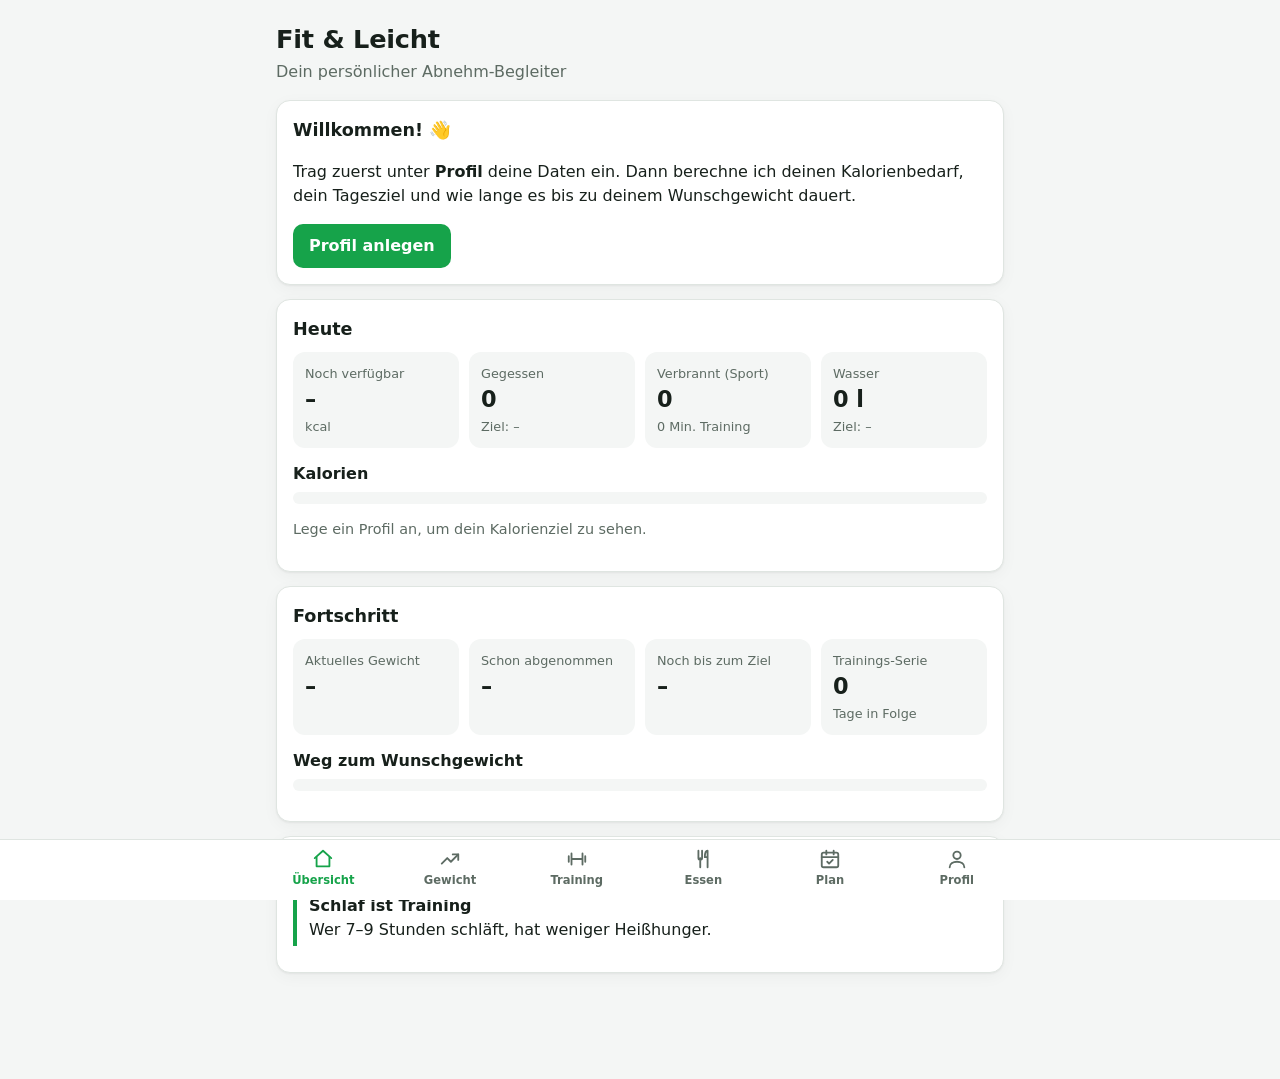
==== index.html @ 94c94085 "Fit & Leicht: Web-Seite zum Abnehmen mit Sport Einseitige App mit Kalorienrechner, Gewichtsverlauf, " ====
<!doctype html>
<html lang="de">
<head>
<meta charset="utf-8">
<meta name="viewport" content="width=device-width, initial-scale=1">
<meta name="theme-color" content="#16a34a">
<title>Fit & Leicht</title>
<style>
  :root {
    --bg: #f4f6f5;
    --card: #ffffff;
    --text: #17201b;
    --muted: #5d6b63;
    --line: #dfe5e1;
    --accent: #16a34a;
    --accent-soft: #dcfce7;
    --accent-text: #ffffff;
    --warn: #b45309;
    --warn-soft: #fef3c7;
    --danger: #dc2626;
    --blue: #2563eb;
    --blue-soft: #dbeafe;
    --shadow: 0 1px 2px rgba(0,0,0,.05), 0 4px 16px rgba(0,0,0,.04);
    --radius: 14px;
  }
  @media (prefers-color-scheme: dark) {
    :root {
      --bg: #0f1412;
      --card: #18201c;
      --text: #e8efea;
      --muted: #94a39a;
      --line: #2a3530;
      --accent: #22c55e;
      --accent-soft: #14361f;
      --accent-text: #06210f;
      --warn: #fbbf24;
      --warn-soft: #3a2c0a;
      --danger: #f87171;
      --blue: #60a5fa;
      --blue-soft: #172a45;
      --shadow: none;
    }
  }
  * { box-sizing: border-box; }
  html { -webkit-text-size-adjust: 100%; }
  body {
    margin: 0;
    background: var(--bg);
    color: var(--text);
    font: 16px/1.5 system-ui, -apple-system, "Segoe UI", Roboto, sans-serif;
    padding-bottom: 84px;
  }
  header {
    padding: 20px 16px 8px;
    max-width: 760px;
    margin: 0 auto;
  }
  header h1 { margin: 0; font-size: 1.6rem; letter-spacing: -.01em; }
  header p { margin: 2px 0 0; color: var(--muted); }
  main { max-width: 760px; margin: 0 auto; padding: 8px 16px; }
  section.tab { display: none; }
  section.tab.active { display: block; }
  .card {
    background: var(--card);
    border: 1px solid var(--line);
    border-radius: var(--radius);
    box-shadow: var(--shadow);
    padding: 16px;
    margin-bottom: 14px;
  }
  .card h2 { margin: 0 0 10px; font-size: 1.1rem; }
  .card h3 { margin: 14px 0 6px; font-size: 1rem; }
  .muted { color: var(--muted); font-size: .9rem; }
  .grid { display: grid; gap: 10px; grid-template-columns: repeat(auto-fit, minmax(140px, 1fr)); }
  .stat {
    background: var(--bg);
    border-radius: 12px;
    padding: 12px;
  }
  .stat .label { color: var(--muted); font-size: .8rem; }
  .stat .value { font-size: 1.4rem; font-weight: 700; font-variant-numeric: tabular-nums; }
  .stat .sub { font-size: .8rem; color: var(--muted); }
  form .row { display: grid; gap: 10px; grid-template-columns: repeat(auto-fit, minmax(140px, 1fr)); margin-bottom: 10px; }
  label { display: block; font-size: .85rem; color: var(--muted); margin-bottom: 4px; }
  input, select {
    width: 100%;
    font: inherit;
    color: var(--text);
    background: var(--bg);
    border: 1px solid var(--line);
    border-radius: 10px;
    padding: 10px 12px;
    min-height: 44px;
  }
  input:focus, select:focus { outline: 2px solid var(--accent); outline-offset: 1px; }
  button {
    font: inherit;
    font-weight: 600;
    border: 0;
    border-radius: 10px;
    padding: 10px 16px;
    min-height: 44px;
    background: var(--accent);
    color: var(--accent-text);
    cursor: pointer;
  }
  button.secondary { background: var(--bg); color: var(--text); border: 1px solid var(--line); }
  button.icon { background: transparent; color: var(--muted); padding: 6px 10px; min-height: 36px; }
  button.icon:hover { color: var(--danger); }
  .actions { display: flex; gap: 8px; flex-wrap: wrap; }
  .bar { height: 12px; background: var(--bg); border-radius: 99px; overflow: hidden; }
  .bar > div { height: 100%; background: var(--accent); border-radius: 99px; transition: width .4s; }
  .bar.blue > div { background: var(--blue); }
  .bar.over > div { background: var(--danger); }
  ul.list { list-style: none; margin: 0; padding: 0; }
  ul.list li {
    display: flex; align-items: center; gap: 10px;
    padding: 10px 0; border-bottom: 1px solid var(--line);
  }
  ul.list li:last-child { border-bottom: 0; }
  ul.list .grow { flex: 1; min-width: 0; }
  ul.list .title { font-weight: 600; overflow-wrap: anywhere; }
  .num { font-variant-numeric: tabular-nums; white-space: nowrap; }
  .pill {
    display: inline-block; padding: 2px 10px; border-radius: 99px;
    font-size: .8rem; font-weight: 600; background: var(--accent-soft); color: var(--accent);
  }
  .pill.warn { background: var(--warn-soft); color: var(--warn); }
  .pill.blue { background: var(--blue-soft); color: var(--blue); }
  .note { background: var(--warn-soft); color: var(--warn); border-radius: 10px; padding: 10px 12px; font-size: .9rem; margin-top: 10px; }
  .empty { color: var(--muted); text-align: center; padding: 16px 0; }
  .chart-wrap { width: 100%; overflow: hidden; }
  .chart-wrap svg { width: 100%; height: auto; display: block; }
  .water { display: flex; flex-wrap: wrap; gap: 6px; margin: 10px 0; }
  .glass {
    width: 34px; height: 42px; border-radius: 4px 4px 10px 10px;
    border: 2px solid var(--blue); background: transparent; padding: 0; min-height: 0;
  }
  .glass.full { background: var(--blue); }
  .day { border-bottom: 1px solid var(--line); padding: 10px 0; }
  .day:last-child { border-bottom: 0; }
  .day-head { display: flex; align-items: center; gap: 10px; }
  .day-head input[type=checkbox] { width: 24px; height: 24px; min-height: 0; accent-color: var(--accent); flex: none; }
  .day-head .grow { flex: 1; }
  .day.done .day-title { text-decoration: line-through; color: var(--muted); }
  .day.today { background: var(--accent-soft); margin: 0 -16px; padding: 10px 16px; }
  .day ul { margin: 6px 0 0 34px; padding-left: 16px; color: var(--muted); font-size: .9rem; }
  nav.tabs {
    position: fixed; left: 0; right: 0; bottom: 0;
    background: var(--card); border-top: 1px solid var(--line);
    display: flex; justify-content: center;
    padding-bottom: env(safe-area-inset-bottom);
    z-index: 10;
  }
  nav.tabs .inner { display: flex; width: 100%; max-width: 760px; }
  nav.tabs button {
    flex: 1; background: transparent; color: var(--muted);
    border-radius: 0; padding: 8px 2px; min-height: 60px;
    font-size: .72rem; font-weight: 600;
    display: flex; flex-direction: column; align-items: center; gap: 2px;
  }
  nav.tabs button svg { width: 22px; height: 22px; }
  nav.tabs button.active { color: var(--accent); }
  .tip { border-left: 4px solid var(--accent); padding: 4px 0 4px 12px; margin: 10px 0; }
  .tip strong { display: block; }
  .seg { display: flex; gap: 6px; flex-wrap: wrap; }
  .seg button { flex: 1; min-width: 90px; }
  .seg button.secondary.on { background: var(--accent-soft); color: var(--accent); border-color: var(--accent); }
</style>
</head>
<body>

<header>
  <h1>Fit &amp; Leicht</h1>
  <p id="greeting">Dein persönlicher Abnehm-Begleiter</p>
</header>

<main>

  <!-- ============ ÜBERSICHT ============ -->
  <section class="tab active" id="tab-home">
    <div class="card" id="setup-hint" hidden>
      <h2>Willkommen! 👋</h2>
      <p>Trag zuerst unter <strong>Profil</strong> deine Daten ein. Dann berechne ich deinen Kalorienbedarf, dein Tagesziel und wie lange es bis zu deinem Wunschgewicht dauert.</p>
      <button data-goto="profile">Profil anlegen</button>
    </div>

    <div class="card">
      <h2>Heute</h2>
      <div class="grid">
        <div class="stat">
          <div class="label">Noch verfügbar</div>
          <div class="value" id="h-remaining">–</div>
          <div class="sub">kcal</div>
        </div>
        <div class="stat">
          <div class="label">Gegessen</div>
          <div class="value" id="h-eaten">0</div>
          <div class="sub" id="h-target">Ziel: –</div>
        </div>
        <div class="stat">
          <div class="label">Verbrannt (Sport)</div>
          <div class="value" id="h-burned">0</div>
          <div class="sub" id="h-minutes">0 Min. Training</div>
        </div>
        <div class="stat">
          <div class="label">Wasser</div>
          <div class="value" id="h-water">0 l</div>
          <div class="sub" id="h-water-goal">Ziel: –</div>
        </div>
      </div>
      <h3>Kalorien</h3>
      <div class="bar" id="h-cal-bar"><div style="width:0"></div></div>
      <p class="muted" id="h-cal-text"></p>
    </div>

    <div class="card">
      <h2>Fortschritt</h2>
      <div class="grid">
        <div class="stat">
          <div class="label">Aktuelles Gewicht</div>
          <div class="value" id="h-weight">–</div>
          <div class="sub" id="h-weight-date"></div>
        </div>
        <div class="stat">
          <div class="label">Schon abgenommen</div>
          <div class="value" id="h-lost">–</div>
          <div class="sub" id="h-lost-sub"></div>
        </div>
        <div class="stat">
          <div class="label">Noch bis zum Ziel</div>
          <div class="value" id="h-togo">–</div>
          <div class="sub" id="h-eta"></div>
        </div>
        <div class="stat">
          <div class="label">Trainings-Serie</div>
          <div class="value" id="h-streak">0</div>
          <div class="sub">Tage in Folge</div>
        </div>
      </div>
      <h3>Weg zum Wunschgewicht</h3>
      <div class="bar"><div id="h-goal-bar" style="width:0"></div></div>
      <p class="muted" id="h-goal-text"></p>
    </div>

    <div class="card">
      <h2>Tipp des Tages</h2>
      <div class="tip" id="h-tip"></div>
    </div>
  </section>

  <!-- ============ GEWICHT ============ -->
  <section class="tab" id="tab-weight">
    <div class="card">
      <h2>Gewicht eintragen</h2>
      <form id="weight-form">
        <div class="row">
          <div>
            <label for="w-date">Datum</label>
            <input type="date" id="w-date" required>
          </div>
          <div>
            <label for="w-value">Gewicht (kg)</label>
            <input type="number" id="w-value" step="0.1" min="30" max="300" inputmode="decimal" required>
          </div>
        </div>
        <button type="submit">Speichern</button>
      </form>
      <p class="muted">Tipp: Wiege dich immer zur gleichen Zeit – am besten morgens nach dem Aufstehen.</p>
    </div>

    <div class="card">
      <h2>Verlauf</h2>
      <div class="chart-wrap" id="weight-chart"></div>
      <div class="grid" style="margin-top:12px">
        <div class="stat">
          <div class="label">BMI</div>
          <div class="value" id="w-bmi">–</div>
          <div class="sub" id="w-bmi-cat"></div>
        </div>
        <div class="stat">
          <div class="label">Tempo (letzte 4 Wochen)</div>
          <div class="value" id="w-rate">–</div>
          <div class="sub">kg pro Woche</div>
        </div>
      </div>
    </div>

    <div class="card">
      <h2>Einträge</h2>
      <ul class="list" id="weight-list"></ul>
    </div>
  </section>

  <!-- ============ TRAINING ============ -->
  <section class="tab" id="tab-train">
    <div class="card">
      <h2>Training eintragen</h2>
      <form id="workout-form">
        <div class="row">
          <div>
            <label for="t-type">Sportart</label>
            <select id="t-type"></select>
          </div>
          <div>
            <label for="t-min">Dauer (Minuten)</label>
            <input type="number" id="t-min" min="1" max="600" inputmode="numeric" required>
          </div>
        </div>
        <div class="row">
          <div>
            <label for="t-date">Datum</label>
            <input type="date" id="t-date" required>
          </div>
          <div>
            <label>Geschätzter Verbrauch</label>
            <input type="text" id="t-est" readonly tabindex="-1" value="–">
          </div>
        </div>
        <button type="submit">Training speichern</button>
      </form>
    </div>

    <div class="card">
      <h2>Diese Woche</h2>
      <div class="grid">
        <div class="stat">
          <div class="label">Einheiten</div>
          <div class="value" id="t-week-count">0</div>
        </div>
        <div class="stat">
          <div class="label">Minuten</div>
          <div class="value" id="t-week-min">0</div>
          <div class="sub">Empfehlung: 150+</div>
        </div>
        <div class="stat">
          <div class="label">Verbrannt</div>
          <div class="value" id="t-week-kcal">0</div>
          <div class="sub">kcal</div>
        </div>
      </div>
      <h3>WHO-Empfehlung: 150 Min. pro Woche</h3>
      <div class="bar"><div id="t-week-bar" style="width:0"></div></div>
    </div>

    <div class="card">
      <h2>Letzte Trainings</h2>
      <ul class="list" id="workout-list"></ul>
    </div>
  </section>

  <!-- ============ ERNÄHRUNG ============ -->
  <section class="tab" id="tab-food">
    <div class="card">
      <h2>Mahlzeit eintragen</h2>
      <form id="food-form">
        <div class="row">
          <div>
            <label for="f-name">Was hast du gegessen?</label>
            <input type="text" id="f-name" maxlength="60" placeholder="z. B. Haferflocken mit Beeren" required>
          </div>
          <div>
            <label for="f-kcal">Kalorien (kcal)</label>
            <input type="number" id="f-kcal" min="0" max="5000" inputmode="numeric" required>
          </div>
        </div>
        <div class="row">
          <div>
            <label for="f-meal">Mahlzeit</label>
            <select id="f-meal">
              <option>Frühstück</option>
              <option>Mittagessen</option>
              <option>Abendessen</option>
              <option>Snack</option>
            </select>
          </div>
          <div>
            <label for="f-protein">Eiweiß (g, optional)</label>
            <input type="number" id="f-protein" min="0" max="500" inputmode="numeric">
          </div>
        </div>
        <button type="submit">Hinzufügen</button>
      </form>
      <h3>Schnell hinzufügen</h3>
      <div class="actions" id="quick-foods"></div>
    </div>

    <div class="card">
      <h2>Wasser</h2>
      <p class="muted">Ein Glas = 250 ml. Tippe auf ein Glas, um es zu füllen.</p>
      <div class="water" id="water"></div>
      <p class="muted" id="water-text"></p>
    </div>

    <div class="card">
      <h2>Heute gegessen</h2>
      <div class="grid" style="margin-bottom:10px">
        <div class="stat">
          <div class="label">Kalorien</div>
          <div class="value" id="f-total">0</div>
          <div class="sub" id="f-total-sub"></div>
        </div>
        <div class="stat">
          <div class="label">Eiweiß</div>
          <div class="value" id="f-protein-total">0 g</div>
          <div class="sub" id="f-protein-sub"></div>
        </div>
      </div>
      <ul class="list" id="food-list"></ul>
    </div>
  </section>

  <!-- ============ PLAN ============ -->
  <section class="tab" id="tab-plan">
    <div class="card">
      <h2>Wochenplan</h2>
      <p class="muted">Wähle dein Level. Hake jeden Tag ab, den du geschafft hast – jeden Montag beginnt eine neue Woche.</p>
      <div class="seg" id="plan-level"></div>
      <h3 id="plan-progress"></h3>
      <div class="bar"><div id="plan-bar" style="width:0"></div></div>
    </div>
    <div class="card" id="plan-days"></div>
    <div class="card">
      <h2>So funktioniert's</h2>
      <p><strong>Kaloriendefizit:</strong> Du nimmst ab, wenn du weniger Energie aufnimmst als du verbrauchst. Rund 7.700 kcal entsprechen etwa 1 kg Körperfett.</p>
      <p><strong>Krafttraining:</strong> Erhält deine Muskeln beim Abnehmen und erhöht deinen Grundumsatz.</p>
      <p><strong>Ausdauer:</strong> Verbrennt zusätzlich Kalorien und stärkt Herz und Kreislauf.</p>
      <p><strong>Alltagsbewegung:</strong> 8.000–10.000 Schritte am Tag machen einen großen Unterschied.</p>
      <p class="muted">Bei Vorerkrankungen, Schmerzen oder starkem Übergewicht sprich vor dem Start mit deiner Ärztin oder deinem Arzt.</p>
    </div>
  </section>

  <!-- ============ PROFIL ============ -->
  <section class="tab" id="tab-profile">
    <div class="card">
      <h2>Mein Profil</h2>
      <form id="profile-form">
        <div class="row">
          <div>
            <label for="p-name">Name (optional)</label>
            <input type="text" id="p-name" maxlength="30">
          </div>
          <div>
            <label for="p-sex">Geschlecht</label>
            <select id="p-sex">
              <option value="m">männlich</option>
              <option value="f">weiblich</option>
            </select>
          </div>
        </div>
        <div class="row">
          <div>
            <label for="p-age">Alter</label>
            <input type="number" id="p-age" min="14" max="100" inputmode="numeric" required>
          </div>
          <div>
            <label for="p-height">Größe (cm)</label>
            <input type="number" id="p-height" min="120" max="230" inputmode="numeric" required>
          </div>
        </div>
        <div class="row">
          <div>
            <label for="p-start">Startgewicht (kg)</label>
            <input type="number" id="p-start" step="0.1" min="30" max="300" inputmode="decimal" required>
          </div>
          <div>
            <label for="p-goal">Wunschgewicht (kg)</label>
            <input type="number" id="p-goal" step="0.1" min="30" max="300" inputmode="decimal" required>
          </div>
        </div>
        <div class="row">
          <div>
            <label for="p-activity">Aktivität im Alltag</label>
            <select id="p-activity">
              <option value="1.2">Kaum aktiv (Büro, wenig Bewegung)</option>
              <option value="1.375">Leicht aktiv (1–3× Sport/Woche)</option>
              <option value="1.55">Mäßig aktiv (3–5× Sport/Woche)</option>
              <option value="1.725">Sehr aktiv (6–7× Sport/Woche)</option>
              <option value="1.9">Extrem aktiv (körperliche Arbeit + Sport)</option>
            </select>
          </div>
          <div>
            <label for="p-pace">Abnehm-Tempo</label>
            <select id="p-pace">
              <option value="300">Sanft (−300 kcal/Tag, ca. 0,3 kg/Woche)</option>
              <option value="500" selected>Normal (−500 kcal/Tag, ca. 0,5 kg/Woche)</option>
              <option value="750">Zügig (−750 kcal/Tag, ca. 0,7 kg/Woche)</option>
            </select>
          </div>
        </div>
        <button type="submit">Profil speichern</button>
      </form>
    </div>

    <div class="card" id="calc-card" hidden>
      <h2>Deine Werte</h2>
      <div class="grid">
        <div class="stat">
          <div class="label">Grundumsatz</div>
          <div class="value" id="c-bmr">–</div>
          <div class="sub">kcal in Ruhe</div>
        </div>
        <div class="stat">
          <div class="label">Gesamtbedarf</div>
          <div class="value" id="c-tdee">–</div>
          <div class="sub">kcal pro Tag</div>
        </div>
        <div class="stat">
          <div class="label">Dein Tagesziel</div>
          <div class="value" id="c-target">–</div>
          <div class="sub">kcal zum Abnehmen</div>
        </div>
        <div class="stat">
          <div class="label">Eiweiß-Ziel</div>
          <div class="value" id="c-protein">–</div>
          <div class="sub">g pro Tag</div>
        </div>
      </div>
      <p class="muted" id="c-explain"></p>
      <div class="note" id="c-warn" hidden></div>
    </div>

    <div class="card">
      <h2>Daten sichern</h2>
      <p class="muted">Deine Daten werden nur in diesem Browser gespeichert. Mach ab und zu ein Backup, damit nichts verloren geht.</p>
      <div class="actions">
        <button class="secondary" id="export-btn" type="button">Backup herunterladen</button>
        <button class="secondary" id="import-btn" type="button">Backup laden</button>
        <input type="file" id="import-file" accept="application/json" hidden>
        <button class="secondary" id="reset-btn" type="button" style="color:var(--danger)">Alles löschen</button>
      </div>
    </div>
  </section>

</main>

<nav class="tabs" aria-label="Navigation">
  <div class="inner">
    <button data-tab="home" class="active" aria-label="Übersicht">
      <svg viewBox="0 0 24 24" fill="none" stroke="currentColor" stroke-width="2" stroke-linecap="round" stroke-linejoin="round"><path d="M3 11l9-8 9 8"/><path d="M5 10v10h14V10"/></svg>
      Übersicht
    </button>
    <button data-tab="weight" aria-label="Gewicht">
      <svg viewBox="0 0 24 24" fill="none" stroke="currentColor" stroke-width="2" stroke-linecap="round" stroke-linejoin="round"><path d="M3 17l6-6 4 4 8-8"/><path d="M15 7h6v6"/></svg>
      Gewicht
    </button>
    <button data-tab="train" aria-label="Training">
      <svg viewBox="0 0 24 24" fill="none" stroke="currentColor" stroke-width="2" stroke-linecap="round" stroke-linejoin="round"><path d="M6 6v12M18 6v12M3 9v6M21 9v6M6 12h12"/></svg>
      Training
    </button>
    <button data-tab="food" aria-label="Ernährung">
      <svg viewBox="0 0 24 24" fill="none" stroke="currentColor" stroke-width="2" stroke-linecap="round" stroke-linejoin="round"><path d="M7 3v8a2 2 0 0 0 4 0V3M9 11v10"/><path d="M17 21V3c-2 0-3 3-3 7h3"/></svg>
      Essen
    </button>
    <button data-tab="plan" aria-label="Plan">
      <svg viewBox="0 0 24 24" fill="none" stroke="currentColor" stroke-width="2" stroke-linecap="round" stroke-linejoin="round"><rect x="3" y="5" width="18" height="16" rx="2"/><path d="M3 10h18M8 3v4M16 3v4"/><path d="M9 15l2 2 4-4"/></svg>
      Plan
    </button>
    <button data-tab="profile" aria-label="Profil">
      <svg viewBox="0 0 24 24" fill="none" stroke="currentColor" stroke-width="2" stroke-linecap="round" stroke-linejoin="round"><circle cx="12" cy="8" r="4"/><path d="M4 21c0-4 4-6 8-6s8 2 8 6"/></svg>
      Profil
    </button>
  </div>
</nav>

<script>
(function () {
  'use strict';

  // ---------- Konstanten ----------
  const STORE_KEY = 'fit-leicht-v1';
  const KCAL_PER_KG = 7700;

  // MET-Werte (Metabolisches Äquivalent) für die Kalorienschätzung
  const ACTIVITIES = [
    ['Spazierengehen', 3.5],
    ['Zügiges Gehen / Walking', 4.3],
    ['Nordic Walking', 5.0],
    ['Joggen (ca. 8 km/h)', 8.3],
    ['Laufen (ca. 10 km/h)', 9.8],
    ['Radfahren (gemütlich)', 5.8],
    ['Radfahren (zügig)', 8.0],
    ['Schwimmen', 6.0],
    ['Krafttraining', 5.0],
    ['Bodyweight / Zirkeltraining', 6.0],
    ['HIIT', 8.0],
    ['Seilspringen', 11.0],
    ['Crosstrainer', 5.0],
    ['Rudergerät', 7.0],
    ['Wandern', 6.0],
    ['Fußball', 7.0],
    ['Tanzen', 5.0],
    ['Yoga / Dehnen', 2.5],
    ['Treppensteigen', 8.0]
  ];

  const QUICK_FOODS = [
    ['Apfel', 70, 0], ['Banane', 105, 1], ['Ei (gekocht)', 80, 7],
    ['Magerquark 250 g', 170, 30], ['Haferflocken 50 g', 185, 7],
    ['Hähnchenbrust 150 g', 165, 35], ['Vollkornbrot (Scheibe)', 110, 4],
    ['Kaffee mit Milch', 30, 1], ['Proteinshake', 120, 24]
  ];

  const PLANS = {
    beginner: {
      label: 'Einsteiger',
      days: [
        ['Ganzkörper-Kraft', ['3 Runden: 10 Kniebeugen, 8 Liegestütze (gerne an der Wand/Knie), 10 Ausfallschritte je Seite', '20 Sek. Unterarmstütz (Plank)', '60–90 Sek. Pause zwischen den Runden']],
        ['Zügiges Gehen', ['30 Min. zügig gehen – du solltest noch reden, aber nicht singen können']],
        ['Ruhetag', ['Locker dehnen, Spaziergang, viel trinken']],
        ['Ganzkörper-Kraft', ['3 Runden: 12 Kniebeugen, 10 Glute Bridges, 8 Liegestütze, 10 Rudern mit Wasserflaschen', '25 Sek. Plank']],
        ['Ausdauer', ['30 Min. Radfahren, Schwimmen oder Crosstrainer']],
        ['Aktive Erholung', ['20 Min. Yoga oder Mobility', '8.000 Schritte']],
        ['Langer Spaziergang', ['45–60 Min. Spazieren oder Wandern']]
      ]
    },
    medium: {
      label: 'Mittel',
      days: [
        ['Kraft Unterkörper', ['4×12 Kniebeugen', '3×10 Ausfallschritte je Seite', '3×15 Glute Bridges', '3×30 Sek. Wandsitzen']],
        ['Intervall-Lauf', ['5 Min. Aufwärmen', '8× (1 Min. schnell / 1 Min. locker)', '5 Min. Auslaufen']],
        ['Kraft Oberkörper', ['4×10 Liegestütze', '4×12 Rudern', '3×10 Schulterdrücken', '3×40 Sek. Plank']],
        ['Ausdauer locker', ['40 Min. Joggen, Radfahren oder Schwimmen im Wohlfühltempo']],
        ['Ganzkörper-Zirkel', ['4 Runden: 15 Kniebeugen, 12 Liegestütze, 20 Mountain Climbers, 10 Burpees', '1 Min. Pause pro Runde']],
        ['Aktive Erholung', ['30 Min. Yoga oder Dehnen', '10.000 Schritte']],
        ['Ruhetag', ['Erholung – Muskeln wachsen in der Pause']]
      ]
    },
    advanced: {
      label: 'Profi',
      days: [
        ['HIIT', ['10 Runden: 40 Sek. Belastung / 20 Sek. Pause', 'Burpees, Jump Squats, Mountain Climbers, Seilspringen, High Knees']],
        ['Kraft Unterkörper', ['5×10 Kniebeugen (mit Gewicht)', '4×10 Kreuzheben', '4×12 Bulgarian Split Squats je Seite', '3×15 Wadenheben']],
        ['Lauf 45 Min.', ['45 Min. gleichmäßiges Tempo, am Ende 5 Min. Steigerung']],
        ['Kraft Oberkörper', ['5×8 Klimmzüge oder Latzug', '4×10 Bankdrücken / Liegestütze mit Gewicht', '4×12 Rudern', '3×60 Sek. Plank']],
        ['Intervall-Lauf', ['6× 400 m schnell, 200 m Trabpause']],
        ['Ganzkörper + Core', ['4 Runden: 12 Thruster, 10 Ruderzüge je Seite, 15 Russian Twists, 12 Beinheben']],
        ['Ruhetag / Mobility', ['30 Min. Mobility, Faszienrolle, Spaziergang']]
      ]
    }
  };

  const TIPS = [
    ['Eiweiß zu jeder Mahlzeit', 'Eiweiß macht lange satt und schützt deine Muskeln beim Abnehmen.'],
    ['Trink vor dem Essen ein Glas Wasser', 'Das hilft, Hunger und Durst zu unterscheiden.'],
    ['Gemüse zuerst', 'Fülle die Hälfte deines Tellers mit Gemüse – viel Volumen, wenig Kalorien.'],
    ['Schlaf ist Training', 'Wer 7–9 Stunden schläft, hat weniger Heißhunger.'],
    ['Flüssige Kalorien meiden', 'Softdrinks, Säfte und Alkohol liefern viele Kalorien ohne satt zu machen.'],
    ['Schritte zählen', 'Jeder Spaziergang zählt. 10.000 Schritte verbrennen grob 300–400 kcal.'],
    ['Gewicht schwankt', 'Tägliche Schwankungen von 1–2 kg sind normal (Wasser, Salz). Achte auf den Trend.'],
    ['Plane deine Mahlzeiten', 'Wer vorkocht, greift seltener zu Fast Food.'],
    ['Langsam essen', 'Das Sättigungsgefühl kommt erst nach etwa 20 Minuten.'],
    ['Krafttraining nicht vergessen', 'Muskeln verbrauchen auch in Ruhe Energie.'],
    ['Kleine Ziele setzen', 'Feiere jedes verlorene Kilo – nicht nur das Endziel.'],
    ['Kein Alles-oder-nichts', 'Ein Ausrutscher ist kein Grund aufzugeben. Die nächste Mahlzeit zählt.']
  ];

  // ---------- Hilfsfunktionen ----------
  const $ = (id) => document.getElementById(id);
  const pad = (n) => String(n).padStart(2, '0');
  const dateKey = (d) => d.getFullYear() + '-' + pad(d.getMonth() + 1) + '-' + pad(d.getDate());
  const today = () => dateKey(new Date());
  const parseKey = (k) => { const [y, m, d] = k.split('-').map(Number); return new Date(y, m - 1, d); };
  const fmt = (n, digits = 0) => Number(n).toLocaleString('de-DE', { minimumFractionDigits: digits, maximumFractionDigits: digits });
  const fmtDate = (k) => parseKey(k).toLocaleDateString('de-DE', { weekday: 'short', day: '2-digit', month: '2-digit', year: '2-digit' });
  const uid = () => Date.now().toString(36) + Math.random().toString(36).slice(2, 7);
  const clamp = (v, a, b) => Math.max(a, Math.min(b, v));

  function mondayOf(d) {
    const x = new Date(d.getFullYear(), d.getMonth(), d.getDate());
    const day = (x.getDay() + 6) % 7; // Montag = 0
    x.setDate(x.getDate() - day);
    return x;
  }

  function el(tag, attrs, children) {
    const n = document.createElement(tag);
    if (attrs) for (const k in attrs) {
      if (k === 'text') n.textContent = attrs[k];
      else if (k === 'class') n.className = attrs[k];
      else if (k.startsWith('on')) n.addEventListener(k.slice(2), attrs[k]);
      else n.setAttribute(k, attrs[k]);
    }
    (children || []).forEach((c) => c && n.appendChild(typeof c === 'string' ? document.createTextNode(c) : c));
    return n;
  }

  // ---------- Speicher ----------
  const emptyState = () => ({ profile: null, weights: [], workouts: [], foods: [], water: {}, plan: { level: 'beginner', done: {} } });
  let state = emptyState();

  function load() {
    try {
      const raw = localStorage.getItem(STORE_KEY);
      if (raw) state = Object.assign(emptyState(), JSON.parse(raw));
    } catch (e) { /* Speicher nicht verfügbar – App läuft trotzdem */ }
  }
  function save() {
    try { localStorage.setItem(STORE_KEY, JSON.stringify(state)); } catch (e) { /* ignorieren */ }
    render();
  }

  // ---------- Berechnungen ----------
  function currentWeight() {
    if (state.weights.length) return [...state.weights].sort((a, b) => a.date.localeCompare(b.date)).at(-1).kg;
    return state.profile ? state.profile.start : null;
  }

  function calc() {
    const p = state.profile;
    if (!p) return null;
    const w = currentWeight();
    const bmr = 10 * w + 6.25 * p.height - 5 * p.age + (p.sex === 'm' ? 5 : -161);
    const tdee = bmr * p.activity;
    const minKcal = p.sex === 'm' ? 1500 : 1200;
    const raw = tdee - p.pace;
    const target = Math.max(raw, minKcal);
    const deficit = tdee - target;
    const bmi = w / Math.pow(p.height / 100, 2);
    const protein = Math.round(Math.min(w, 25 * Math.pow(p.height / 100, 2)) * 1.6);
    const water = Math.round(w * 35 / 250) * 250; // ml
    return { w, bmr, tdee, target, deficit, capped: raw < minKcal, minKcal, bmi, protein, water };
  }

  function bmiCategory(b) {
    if (b < 18.5) return 'Untergewicht';
    if (b < 25) return 'Normalgewicht';
    if (b < 30) return 'Übergewicht';
    return 'Adipositas';
  }

  function workoutKcal(met, minutes, kg) {
    return Math.round(met * (kg || 75) * (minutes / 60));
  }

  function streak() {
    const days = new Set(state.workouts.map((w) => w.date));
    let n = 0;
    const d = new Date();
    if (!days.has(dateKey(d))) d.setDate(d.getDate() - 1); // Heute zählt noch nicht als verpasst
    while (days.has(dateKey(d))) { n++; d.setDate(d.getDate() - 1); }
    return n;
  }

  function weeklyRate() {
    const ws = [...state.weights].sort((a, b) => a.date.localeCompare(b.date));
    if (ws.length < 2) return null;
    const last = ws.at(-1);
    const cutoff = parseKey(last.date); cutoff.setDate(cutoff.getDate() - 28);
    const first = ws.find((w) => parseKey(w.date) >= cutoff) || ws[0];
    const days = (parseKey(last.date) - parseKey(first.date)) / 864e5;
    if (days < 1) return null;
    return (last.kg - first.kg) / days * 7;
  }

  // ---------- Rendering ----------
  function render() {
    renderHome();
    renderWeight();
    renderWorkouts();
    renderFood();
    renderPlan();
    renderProfile();
  }

  function renderHome() {
    const c = calc();
    const p = state.profile;
    const t = today();
    $('setup-hint').hidden = !!p;
    $('greeting').textContent = p && p.name ? 'Hallo ' + p.name + ', bleib dran! 💪' : 'Dein persönlicher Abnehm-Begleiter';

    const eaten = state.foods.filter((f) => f.date === t).reduce((s, f) => s + f.kcal, 0);
    const todayWorkouts = state.workouts.filter((w) => w.date === t);
    const burned = todayWorkouts.reduce((s, w) => s + w.kcal, 0);
    const minutes = todayWorkouts.reduce((s, w) => s + w.min, 0);
    $('h-eaten').textContent = fmt(eaten);
    $('h-burned').textContent = fmt(burned);
    $('h-minutes').textContent = fmt(minutes) + ' Min. Training';

    const glasses = state.water[t] || 0;
    $('h-water').textContent = fmt(glasses * 0.25, 2).replace(/,?0+$/, '') + ' l';
    $('h-water-goal').textContent = c ? 'Ziel: ' + fmt(c.water / 1000, 1) + ' l' : 'Ziel: –';

    const bar = $('h-cal-bar');
    if (c) {
      const budget = c.target + burned;
      const remaining = budget - eaten;
      $('h-remaining').textContent = fmt(remaining);
      $('h-remaining').style.color = remaining < 0 ? 'var(--danger)' : '';
      $('h-target').textContent = 'Ziel: ' + fmt(c.target) + ' kcal';
      bar.firstElementChild.style.width = clamp(eaten / budget * 100, 0, 100) + '%';
      bar.classList.toggle('over', remaining < 0);
      $('h-cal-text').textContent = remaining >= 0
        ? fmt(c.target) + ' kcal Tagesziel + ' + fmt(burned) + ' kcal durch Sport − ' + fmt(eaten) + ' kcal gegessen'
        : 'Du liegst heute ' + fmt(-remaining) + ' kcal über deinem Ziel. Kein Problem – ein Spaziergang hilft, morgen geht\'s weiter.';
    } else {
      $('h-remaining').textContent = '–';
      $('h-target').textContent = 'Ziel: –';
      $('h-cal-text').textContent = 'Lege ein Profil an, um dein Kalorienziel zu sehen.';
    }

    const w = currentWeight();
    const lastW = [...state.weights].sort((a, b) => a.date.localeCompare(b.date)).at(-1);
    $('h-weight').textContent = w ? fmt(w, 1) + ' kg' : '–';
    $('h-weight-date').textContent = lastW ? 'am ' + fmtDate(lastW.date) : (p ? 'Startgewicht' : '');
    if (p) {
      const lost = p.start - w;
      const total = p.start - p.goal;
      const togo = w - p.goal;
      $('h-lost').textContent = (lost >= 0 ? '' : '+') + fmt(Math.abs(lost), 1) + ' kg';
      $('h-lost-sub').textContent = lost >= 0 ? 'seit dem Start' : 'zugenommen seit Start';
      $('h-togo').textContent = togo > 0 ? fmt(togo, 1) + ' kg' : 'Geschafft! 🎉';
      if (togo > 0 && c && c.deficit > 0) {
        const days = Math.ceil(togo * KCAL_PER_KG / c.deficit);
        const eta = new Date(); eta.setDate(eta.getDate() + days);
        $('h-eta').textContent = 'ca. ' + eta.toLocaleDateString('de-DE', { month: 'long', year: 'numeric' }) + ' (' + Math.ceil(days / 7) + ' Wochen)';
      } else $('h-eta').textContent = '';
      const pct = total > 0 ? clamp(lost / total * 100, 0, 100) : 100;
      $('h-goal-bar').style.width = pct + '%';
      $('h-goal-text').textContent = fmt(pct) + ' % geschafft · Start ' + fmt(p.start, 1) + ' kg → Ziel ' + fmt(p.goal, 1) + ' kg';
    } else {
      ['h-lost', 'h-togo'].forEach((id) => { $(id).textContent = '–'; });
      $('h-lost-sub').textContent = ''; $('h-eta').textContent = ''; $('h-goal-text').textContent = '';
      $('h-goal-bar').style.width = '0';
    }
    $('h-streak').textContent = streak();

    const dayOfYear = Math.floor((new Date() - new Date(new Date().getFullYear(), 0, 0)) / 864e5);
    const tip = TIPS[dayOfYear % TIPS.length];
    $('h-tip').replaceChildren(el('strong', { text: tip[0] }), document.createTextNode(tip[1]));
  }

  function renderWeight() {
    const list = $('weight-list');
    const ws = [...state.weights].sort((a, b) => b.date.localeCompare(a.date));
    list.replaceChildren();
    if (!ws.length) list.appendChild(el('li', { class: 'empty', text: 'Noch keine Einträge.' }));
    ws.forEach((w, i) => {
      const prev = ws[i + 1];
      const diff = prev ? w.kg - prev.kg : null;
      list.appendChild(el('li', null, [
        el('div', { class: 'grow' }, [el('div', { class: 'title', text: fmtDate(w.date) })]),
        diff !== null ? el('span', { class: 'pill ' + (diff > 0 ? 'warn' : ''), text: (diff > 0 ? '+' : diff < 0 ? '−' : '±') + fmt(Math.abs(diff), 1) }) : null,
        el('span', { class: 'num', text: fmt(w.kg, 1) + ' kg' }),
        el('button', { class: 'icon', 'aria-label': 'Löschen', text: '✕', onclick: () => { state.weights = state.weights.filter((x) => x.id !== w.id); save(); } })
      ]));
    });

    const c = calc();
    $('w-bmi').textContent = c ? fmt(c.bmi, 1) : '–';
    $('w-bmi-cat').textContent = c ? bmiCategory(c.bmi) : '';
    const r = weeklyRate();
    $('w-rate').textContent = r === null ? '–' : (r > 0 ? '+' : r < 0 ? '−' : '') + fmt(Math.abs(r), 2);
    drawChart();
  }

  function drawChart() {
    const box = $('weight-chart');
    const ws = [...state.weights].sort((a, b) => a.date.localeCompare(b.date));
    const p = state.profile;
    if (ws.length < 2) {
      box.replaceChildren(el('p', { class: 'empty', text: 'Ab zwei Einträgen siehst du hier deine Kurve.' }));
      return;
    }
    const W = 400, H = 220, L = 40, R = 8, T = 14, B = 26;
    const xs = ws.map((w) => parseKey(w.date).getTime());
    const vals = ws.map((w) => w.kg);
    if (p) vals.push(p.goal);
    let min = Math.min(...vals), max = Math.max(...vals);
    const padV = Math.max(0.5, (max - min) * 0.1);
    min = Math.floor(min - padV); max = Math.ceil(max + padV);
    const x0 = xs[0], x1 = Math.max(xs.at(-1), x0 + 864e5);
    const sx = (x) => L + (x - x0) / (x1 - x0) * (W - L - R);
    const sy = (v) => T + (max - v) / (max - min) * (H - T - B);
    const ns = 'http://www.w3.org/2000/svg';
    const svg = document.createElementNS(ns, 'svg');
    svg.setAttribute('viewBox', `0 0 ${W} ${H}`);
    svg.setAttribute('role', 'img');
    svg.setAttribute('aria-label', 'Gewichtsverlauf');
    const add = (tag, attrs, text) => {
      const n = document.createElementNS(ns, tag);
      for (const k in attrs) n.setAttribute(k, attrs[k]);
      if (text !== undefined) n.textContent = text;
      svg.appendChild(n); return n;
    };
    const steps = 4;
    for (let i = 0; i <= steps; i++) {
      const v = min + (max - min) * i / steps;
      const y = sy(v);
      add('line', { x1: L, x2: W - R, y1: y, y2: y, stroke: 'var(--line)', 'stroke-width': 1 });
      add('text', { x: L - 6, y: y + 4, 'text-anchor': 'end', 'font-size': 12, fill: 'var(--muted)' }, fmt(v, 1));
    }
    [0, ws.length - 1].forEach((i) => {
      add('text', { x: sx(xs[i]), y: H - 8, 'text-anchor': i ? 'end' : 'start', 'font-size': 12, fill: 'var(--muted)' },
        parseKey(ws[i].date).toLocaleDateString('de-DE', { day: '2-digit', month: '2-digit' }));
    });
    if (p) {
      const gy = sy(p.goal);
      add('line', { x1: L, x2: W - R, y1: gy, y2: gy, stroke: 'var(--blue)', 'stroke-width': 1.5, 'stroke-dasharray': '6 5' });
      add('text', { x: W - R, y: gy - 6, 'text-anchor': 'end', 'font-size': 12, fill: 'var(--blue)' }, 'Ziel ' + fmt(p.goal, 1) + ' kg');
    }
    const pts = ws.map((w, i) => sx(xs[i]) + ',' + sy(w.kg)).join(' ');
    add('polygon', { points: `${sx(xs[0])},${H - B} ${pts} ${sx(xs.at(-1))},${H - B}`, fill: 'var(--accent)', opacity: 0.12 });
    add('polyline', { points: pts, fill: 'none', stroke: 'var(--accent)', 'stroke-width': 2.5, 'stroke-linejoin': 'round', 'stroke-linecap': 'round' });
    ws.forEach((w, i) => {
      const dot = add('circle', { cx: sx(xs[i]), cy: sy(w.kg), r: ws.length > 40 ? 2 : 4, fill: 'var(--card)', stroke: 'var(--accent)', 'stroke-width': 2 });
      const title = document.createElementNS(ns, 'title');
      title.textContent = fmtDate(w.date) + ': ' + fmt(w.kg, 1) + ' kg';
      dot.appendChild(title);
    });
    box.replaceChildren(svg);
  }

  function renderWorkouts() {
    const list = $('workout-list');
    const ws = [...state.workouts].sort((a, b) => b.date.localeCompare(a.date) || b.id.localeCompare(a.id)).slice(0, 30);
    list.replaceChildren();
    if (!ws.length) list.appendChild(el('li', { class: 'empty', text: 'Noch kein Training eingetragen. Los geht\'s!' }));
    ws.forEach((w) => {
      list.appendChild(el('li', null, [
        el('div', { class: 'grow' }, [
          el('div', { class: 'title', text: w.type }),
          el('div', { class: 'muted', text: fmtDate(w.date) + ' · ' + w.min + ' Min.' })
        ]),
        el('span', { class: 'pill', text: fmt(w.kcal) + ' kcal' }),
        el('button', { class: 'icon', 'aria-label': 'Löschen', text: '✕', onclick: () => { state.workouts = state.workouts.filter((x) => x.id !== w.id); save(); } })
      ]));
    });
    const mon = dateKey(mondayOf(new Date()));
    const week = state.workouts.filter((w) => w.date >= mon && w.date <= today());
    const mins = week.reduce((s, w) => s + w.min, 0);
    $('t-week-count').textContent = week.length;
    $('t-week-min').textContent = fmt(mins);
    $('t-week-kcal').textContent = fmt(week.reduce((s, w) => s + w.kcal, 0));
    $('t-week-bar').style.width = clamp(mins / 150 * 100, 0, 100) + '%';
    updateEstimate();
  }

  function updateEstimate() {
    const met = Number($('t-type').value);
    const min = Number($('t-min').value);
    $('t-est').value = min > 0 ? '≈ ' + fmt(workoutKcal(met, min, currentWeight())) + ' kcal' : '–';
  }

  function renderFood() {
    const t = today();
    const c = calc();
    const items = state.foods.filter((f) => f.date === t);
    const list = $('food-list');
    list.replaceChildren();
    if (!items.length) list.appendChild(el('li', { class: 'empty', text: 'Heute noch nichts eingetragen.' }));
    ['Frühstück', 'Mittagessen', 'Abendessen', 'Snack'].forEach((meal) => {
      items.filter((f) => f.meal === meal).forEach((f) => {
        list.appendChild(el('li', null, [
          el('div', { class: 'grow' }, [
            el('div', { class: 'title', text: f.name }),
            el('div', { class: 'muted', text: meal + (f.protein ? ' · ' + f.protein + ' g Eiweiß' : '') })
          ]),
          el('span', { class: 'num', text: fmt(f.kcal) + ' kcal' }),
          el('button', { class: 'icon', 'aria-label': 'Löschen', text: '✕', onclick: () => { state.foods = state.foods.filter((x) => x.id !== f.id); save(); } })
        ]));
      });
    });
    const total = items.reduce((s, f) => s + f.kcal, 0);
    const prot = items.reduce((s, f) => s + (f.protein || 0), 0);
    $('f-total').textContent = fmt(total);
    $('f-total-sub').textContent = c ? 'von ' + fmt(c.target) + ' kcal' : '';
    $('f-protein-total').textContent = fmt(prot) + ' g';
    $('f-protein-sub').textContent = c ? 'von ' + c.protein + ' g' : '';

    const glasses = state.water[t] || 0;
    const goal = c ? c.water / 250 : 8;
    const shown = Math.max(goal, glasses + 1, 8);
    const water = $('water');
    water.replaceChildren();
    for (let i = 0; i < shown; i++) {
      water.appendChild(el('button', {
        class: 'glass' + (i < glasses ? ' full' : ''),
        'aria-label': (i + 1) + ' Gläser',
        onclick: () => { state.water[t] = (i + 1 === glasses) ? i : i + 1; save(); }
      }));
    }
    $('water-text').textContent = fmt(glasses * 0.25, 2) + ' l von ' + fmt(goal * 0.25, 1) + ' l' + (glasses >= goal ? ' – super, Ziel erreicht! 💧' : '');
  }

  function renderPlan() {
    const level = state.plan.level;
    const plan = PLANS[level];
    const mon = mondayOf(new Date());
    const weekKey = dateKey(mon);
    const done = state.plan.done[weekKey] || [];
    const seg = $('plan-level');
    seg.replaceChildren();
    Object.keys(PLANS).forEach((k) => {
      seg.appendChild(el('button', {
        class: 'secondary' + (k === level ? ' on' : ''), type: 'button', text: PLANS[k].label,
        onclick: () => { state.plan.level = k; save(); }
      }));
    });
    const box = $('plan-days');
    box.replaceChildren(el('h2', { text: 'Woche ab ' + mon.toLocaleDateString('de-DE', { day: '2-digit', month: 'long' }) }));
    const todayIdx = (new Date().getDay() + 6) % 7;
    const names = ['Montag', 'Dienstag', 'Mittwoch', 'Donnerstag', 'Freitag', 'Samstag', 'Sonntag'];
    plan.days.forEach((d, i) => {
      const isDone = done.includes(i);
      const cb = el('input', { type: 'checkbox', id: 'plan-' + i, 'aria-label': names[i] + ' erledigt' });
      cb.checked = isDone;
      cb.addEventListener('change', () => {
        const set = new Set(state.plan.done[weekKey] || []);
        cb.checked ? set.add(i) : set.delete(i);
        state.plan.done[weekKey] = [...set];
        save();
      });
      box.appendChild(el('div', { class: 'day' + (isDone ? ' done' : '') + (i === todayIdx ? ' today' : '') }, [
        el('div', { class: 'day-head' }, [
          cb,
          el('label', { for: 'plan-' + i, class: 'grow', style: 'margin:0;color:var(--text);font-size:1rem' }, [
            el('strong', { class: 'day-title', text: names[i] + ': ' + d[0] })
          ]),
          i === todayIdx ? el('span', { class: 'pill blue', text: 'Heute' }) : null
        ]),
        el('ul', null, d[1].map((x) => el('li', { text: x })))
      ]));
    });
    $('plan-progress').textContent = done.length + ' von 7 Tagen geschafft';
    $('plan-bar').style.width = (done.length / 7 * 100) + '%';
  }

  function renderProfile() {
    const p = state.profile;
    const c = calc();
    $('calc-card').hidden = !c;
    if (!c) return;
    $('c-bmr').textContent = fmt(c.bmr);
    $('c-tdee').textContent = fmt(c.tdee);
    $('c-target').textContent = fmt(c.target);
    $('c-protein').textContent = c.protein;
    $('c-explain').textContent = 'Berechnet mit der Mifflin-St-Jeor-Formel auf Basis deines aktuellen Gewichts (' + fmt(c.w, 1) +
      ' kg). Bei ' + fmt(c.deficit) + ' kcal Defizit pro Tag verlierst du rund ' + fmt(c.deficit * 7 / KCAL_PER_KG, 2) + ' kg pro Woche.';
    const warn = $('c-warn');
    const msgs = [];
    if (c.capped) msgs.push('Dein Tagesziel wurde auf ' + c.minKcal + ' kcal angehoben – weniger sollte man ohne ärztliche Begleitung nicht essen.');
    if (p.goal >= c.w) msgs.push('Dein Wunschgewicht liegt nicht unter deinem aktuellen Gewicht.');
    const goalBmi = p.goal / Math.pow(p.height / 100, 2);
    if (goalBmi < 18.5) msgs.push('Dein Wunschgewicht entspricht einem BMI von ' + fmt(goalBmi, 1) + ' (Untergewicht). Überlege, ein höheres Ziel zu wählen.');
    warn.hidden = !msgs.length;
    warn.textContent = msgs.join(' ');
  }

  function fillProfileForm() {
    const p = state.profile;
    if (!p) return;
    $('p-name').value = p.name || '';
    $('p-sex').value = p.sex;
    $('p-age').value = p.age;
    $('p-height').value = p.height;
    $('p-start').value = p.start;
    $('p-goal').value = p.goal;
    $('p-activity').value = String(p.activity);
    $('p-pace').value = String(p.pace);
  }

  // ---------- Navigation ----------
  function showTab(name) {
    document.querySelectorAll('section.tab').forEach((s) => s.classList.toggle('active', s.id === 'tab-' + name));
    document.querySelectorAll('nav.tabs button').forEach((b) => b.classList.toggle('active', b.dataset.tab === name));
    window.scrollTo(0, 0);
    try { sessionStorage.setItem('fit-leicht-tab', name); } catch (e) { /* ignorieren */ }
  }
  document.querySelectorAll('nav.tabs button').forEach((b) => b.addEventListener('click', () => showTab(b.dataset.tab)));
  document.querySelectorAll('[data-goto]').forEach((b) => b.addEventListener('click', () => showTab(b.dataset.goto)));

  // ---------- Formulare ----------
  ACTIVITIES.forEach(([name, met]) => $('t-type').appendChild(el('option', { value: met, text: name })));
  $('t-type').addEventListener('change', updateEstimate);
  $('t-min').addEventListener('input', updateEstimate);

  QUICK_FOODS.forEach(([name, kcal, protein]) => {
    $('quick-foods').appendChild(el('button', {
      class: 'secondary', type: 'button', text: name + ' · ' + kcal,
      onclick: () => {
        state.foods.push({ id: uid(), date: today(), name, kcal, protein, meal: $('f-meal').value });
        save();
      }
    }));
  });

  $('weight-form').addEventListener('submit', (e) => {
    e.preventDefault();
    const date = $('w-date').value;
    const kg = Number($('w-value').value);
    if (!date || !(kg > 0)) return;
    state.weights = state.weights.filter((w) => w.date !== date); // ein Eintrag pro Tag
    state.weights.push({ id: uid(), date, kg });
    $('w-value').value = '';
    save();
  });

  $('workout-form').addEventListener('submit', (e) => {
    e.preventDefault();
    const sel = $('t-type');
    const min = Number($('t-min').value);
    if (!(min > 0)) return;
    const met = Number(sel.value);
    state.workouts.push({
      id: uid(), date: $('t-date').value || today(),
      type: sel.options[sel.selectedIndex].text, min,
      kcal: workoutKcal(met, min, currentWeight())
    });
    $('t-min').value = '';
    save();
  });

  $('food-form').addEventListener('submit', (e) => {
    e.preventDefault();
    const name = $('f-name').value.trim();
    const kcal = Number($('f-kcal').value);
    if (!name) return;
    state.foods.push({ id: uid(), date: today(), name, kcal, protein: Number($('f-protein').value) || 0, meal: $('f-meal').value });
    $('f-name').value = ''; $('f-kcal').value = ''; $('f-protein').value = '';
    save();
  });

  $('profile-form').addEventListener('submit', (e) => {
    e.preventDefault();
    const isNew = !state.profile;
    state.profile = {
      name: $('p-name').value.trim(),
      sex: $('p-sex').value,
      age: Number($('p-age').value),
      height: Number($('p-height').value),
      start: Number($('p-start').value),
      goal: Number($('p-goal').value),
      activity: Number($('p-activity').value),
      pace: Number($('p-pace').value)
    };
    if (isNew && !state.weights.length) state.weights.push({ id: uid(), date: today(), kg: state.profile.start });
    save();
    if (isNew) showTab('home');
  });

  // ---------- Backup ----------
  $('export-btn').addEventListener('click', () => {
    const blob = new Blob([JSON.stringify(state, null, 2)], { type: 'application/json' });
    const a = el('a', { href: URL.createObjectURL(blob), download: 'fit-leicht-backup-' + today() + '.json' });
    document.body.appendChild(a); a.click(); a.remove();
    setTimeout(() => URL.revokeObjectURL(a.href), 1000);
  });
  $('import-btn').addEventListener('click', () => $('import-file').click());
  $('import-file').addEventListener('change', (e) => {
    const file = e.target.files[0];
    if (!file) return;
    file.text().then((txt) => {
      const data = JSON.parse(txt);
      if (!data || !Array.isArray(data.weights)) throw new Error('format');
      state = Object.assign(emptyState(), data);
      fillProfileForm();
      save();
      alert('Backup geladen.');
    }).catch(() => alert('Die Datei konnte nicht gelesen werden.'));
    e.target.value = '';
  });
  $('reset-btn').addEventListener('click', () => {
    if (!confirm('Wirklich alle Daten löschen? Das kann nicht rückgängig gemacht werden.')) return;
    state = emptyState();
    document.querySelectorAll('form').forEach((f) => f.reset());
    setDefaults();
    save();
  });

  function setDefaults() {
    $('w-date').value = today();
    $('t-date').value = today();
  }

  // ---------- Start ----------
  load();
  setDefaults();
  fillProfileForm();
  render();
  try {
    const t = sessionStorage.getItem('fit-leicht-tab');
    if (t && $('tab-' + t)) showTab(t);
  } catch (e) { /* ignorieren */ }
})();
</script>
</body>
</html>
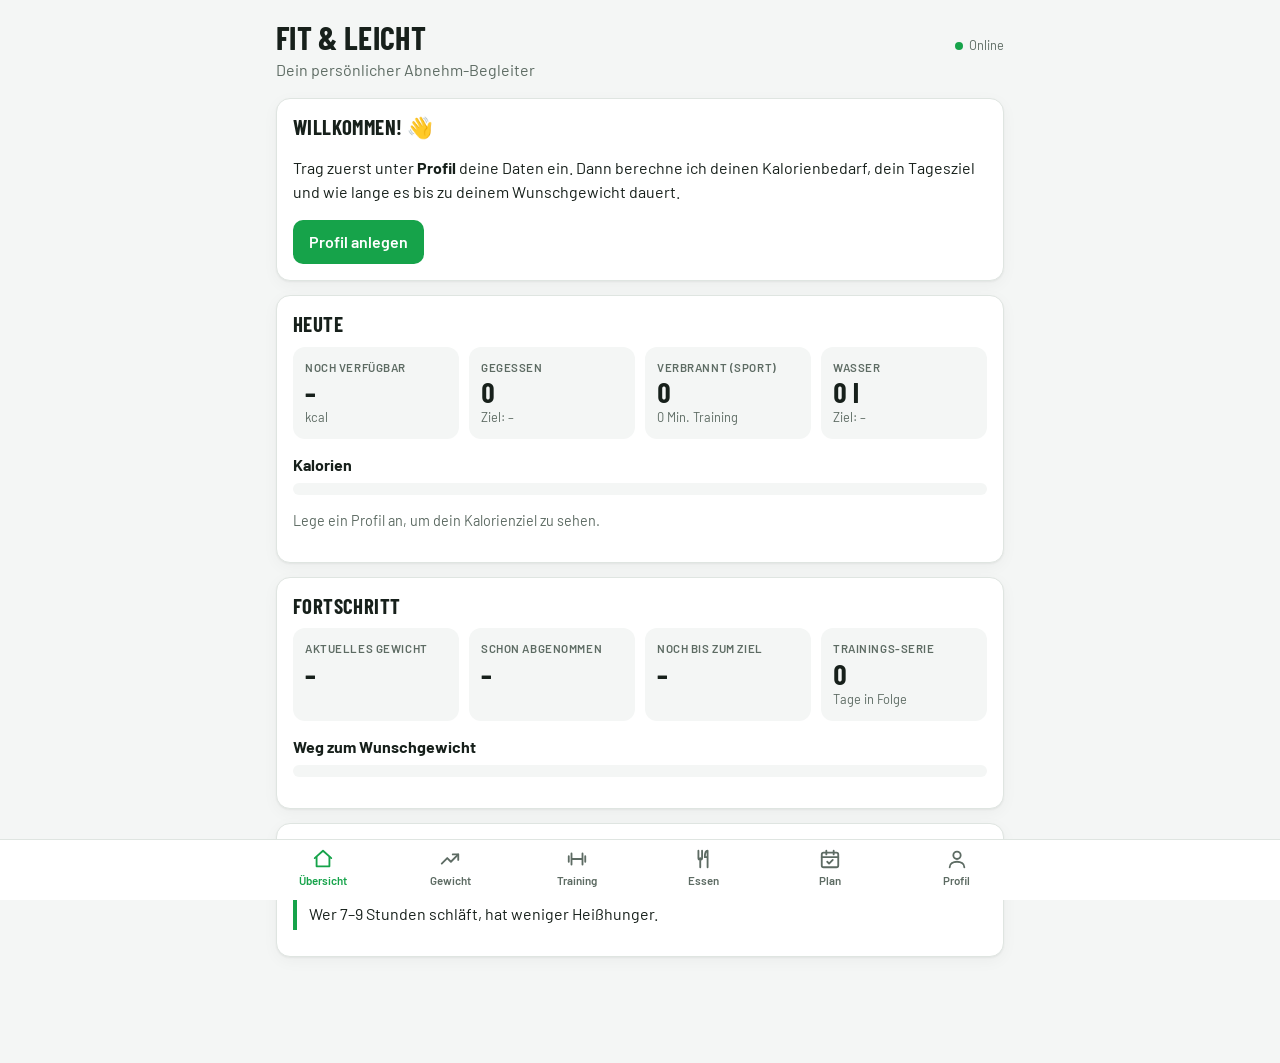
==== commit ca023e9f: "Offline-App (PWA), Erinnerungen und Anleitung als HTML - Installierbar aufs Handy (Manifest, Icons) " ====
--- a/index.html
+++ b/index.html
@@ -2,11 +2,23 @@
 <html lang="de">
 <head>
 <meta charset="utf-8">
-<meta name="viewport" content="width=device-width, initial-scale=1">
+<meta name="viewport" content="width=device-width, initial-scale=1, viewport-fit=cover">
 <meta name="theme-color" content="#16a34a">
-<title>Fit & Leicht</title>
+<meta name="description" content="Abnehmen mit Sport: Kalorienrechner, Gewichtsverlauf, Trainings- und Ernährungstagebuch – funktioniert auch offline.">
+<meta name="apple-mobile-web-app-capable" content="yes">
+<meta name="mobile-web-app-capable" content="yes">
+<meta name="apple-mobile-web-app-status-bar-style" content="default">
+<meta name="apple-mobile-web-app-title" content="Fit &amp; Leicht">
+<link rel="manifest" href="manifest.webmanifest">
+<link rel="icon" href="icons/icon-192.png" type="image/png">
+<link rel="apple-touch-icon" href="icons/apple-touch-icon.png">
+<title>Fit &amp; Leicht</title>
+<link rel="preconnect" href="https://fonts.googleapis.com">
+<link rel="preconnect" href="https://fonts.gstatic.com" crossorigin>
+<link rel="stylesheet" href="https://fonts.googleapis.com/css2?family=Barlow:wght@400;500;600;700&family=Barlow+Condensed:wght@600;700&display=swap">
 <style>
   :root {
+    color-scheme: light;
     --bg: #f4f6f5;
     --card: #ffffff;
     --text: #17201b;
@@ -22,9 +34,11 @@
     --blue-soft: #dbeafe;
     --shadow: 0 1px 2px rgba(0,0,0,.05), 0 4px 16px rgba(0,0,0,.04);
     --radius: 14px;
+    --font-body: "Barlow", system-ui, -apple-system, "Segoe UI", Roboto, sans-serif;
+    --font-display: "Barlow Condensed", "Arial Narrow", system-ui, sans-serif;
   }
   @media (prefers-color-scheme: dark) {
-    :root {
+    :root:not([data-theme="light"]) {
       --bg: #0f1412;
       --card: #18201c;
       --text: #e8efea;
@@ -39,23 +53,47 @@
       --blue: #60a5fa;
       --blue-soft: #172a45;
       --shadow: none;
+      color-scheme: dark;
     }
   }
+  :root[data-theme="dark"] {
+    --bg: #0f1412;
+    --card: #18201c;
+    --text: #e8efea;
+    --muted: #94a39a;
+    --line: #2a3530;
+    --accent: #22c55e;
+    --accent-soft: #14361f;
+    --accent-text: #06210f;
+    --warn: #fbbf24;
+    --warn-soft: #3a2c0a;
+    --danger: #f87171;
+    --blue: #60a5fa;
+    --blue-soft: #172a45;
+    --shadow: none;
+    color-scheme: dark;
+  }
   * { box-sizing: border-box; }
-  html { -webkit-text-size-adjust: 100%; }
+  html { -webkit-text-size-adjust: 100%; padding-top: env(safe-area-inset-top, 0px); }
+  [hidden] { display: none !important; }
   body {
     margin: 0;
     background: var(--bg);
     color: var(--text);
-    font: 16px/1.5 system-ui, -apple-system, "Segoe UI", Roboto, sans-serif;
-    padding-bottom: 84px;
+    font: 16px/1.5 var(--font-body);
+    padding-bottom: calc(84px + env(safe-area-inset-bottom, 0px));
   }
   header {
     padding: 20px 16px 8px;
     max-width: 760px;
     margin: 0 auto;
   }
-  header h1 { margin: 0; font-size: 1.6rem; letter-spacing: -.01em; }
+  header h1 { margin: 0; font: 700 2rem/1.1 var(--font-display); letter-spacing: .01em; text-transform: uppercase; }
+  header .head-row { display: flex; align-items: baseline; justify-content: space-between; gap: 12px; flex-wrap: wrap; }
+  .sync { font-size: .8rem; color: var(--muted); display: inline-flex; align-items: center; gap: 6px; }
+  .sync::before { content: ""; width: 8px; height: 8px; border-radius: 50%; background: var(--muted); }
+  .sync.ok::before { background: var(--accent); }
+  .sync.busy::before { background: var(--warn); }
   header p { margin: 2px 0 0; color: var(--muted); }
   main { max-width: 760px; margin: 0 auto; padding: 8px 16px; }
   section.tab { display: none; }
@@ -68,7 +106,7 @@
     padding: 16px;
     margin-bottom: 14px;
   }
-  .card h2 { margin: 0 0 10px; font-size: 1.1rem; }
+  .card h2 { margin: 0 0 10px; font: 700 1.3rem/1.2 var(--font-display); text-transform: uppercase; letter-spacing: .02em; text-wrap: balance; }
   .card h3 { margin: 14px 0 6px; font-size: 1rem; }
   .muted { color: var(--muted); font-size: .9rem; }
   .grid { display: grid; gap: 10px; grid-template-columns: repeat(auto-fit, minmax(140px, 1fr)); }
@@ -78,7 +116,8 @@
     padding: 12px;
   }
   .stat .label { color: var(--muted); font-size: .8rem; }
-  .stat .value { font-size: 1.4rem; font-weight: 700; font-variant-numeric: tabular-nums; }
+  .stat .value { font: 700 1.75rem/1.15 var(--font-display); font-variant-numeric: tabular-nums; }
+  .stat .label { text-transform: uppercase; letter-spacing: .05em; font-size: .72rem; font-weight: 600; }
   .stat .sub { font-size: .8rem; color: var(--muted); }
   form .row { display: grid; gap: 10px; grid-template-columns: repeat(auto-fit, minmax(140px, 1fr)); margin-bottom: 10px; }
   label { display: block; font-size: .85rem; color: var(--muted); margin-bottom: 4px; }
@@ -93,6 +132,8 @@
     min-height: 44px;
   }
   input:focus, select:focus { outline: 2px solid var(--accent); outline-offset: 1px; }
+  button:focus-visible { outline: 2px solid var(--accent); outline-offset: 2px; }
+  @media (prefers-reduced-motion: reduce) { .bar > div { transition: none; } }
   button {
     font: inherit;
     font-weight: 600;
@@ -163,15 +204,46 @@
   nav.tabs button.active { color: var(--accent); }
   .tip { border-left: 4px solid var(--accent); padding: 4px 0 4px 12px; margin: 10px 0; }
   .tip strong { display: block; }
+  a.btn-link {
+    display: inline-flex; align-items: center; min-height: 44px; padding: 10px 16px;
+    border-radius: 10px; border: 1px solid var(--line); background: var(--bg);
+    color: var(--text); font-weight: 600; text-decoration: none;
+  }
+  .todo li { gap: 12px; }
+  .todo .check {
+    width: 26px; height: 26px; border-radius: 50%; flex: none;
+    border: 2px solid var(--line); display: grid; place-items: center;
+    font-size: .85rem; font-weight: 700; color: var(--accent-text);
+  }
+  .todo li.done .check { background: var(--accent); border-color: var(--accent); }
+  .todo li.done .title { color: var(--muted); }
+  .todo button { min-height: 36px; padding: 6px 12px; font-size: .9rem; }
+  .rem-row { display: grid; grid-template-columns: 24px 1fr auto; gap: 12px; align-items: center; padding: 8px 0; border-bottom: 1px solid var(--line); }
+  .rem-row:last-of-type { border-bottom: 0; }
+  .rem-row input[type=checkbox] { width: 24px; height: 24px; min-height: 0; accent-color: var(--accent); }
+  .rem-row label { margin: 0; color: var(--text); font-size: 1rem; font-weight: 600; }
+  .rem-row label small { display: block; color: var(--muted); font-weight: 400; font-size: .85rem; }
+  .rem-row input[type=time], .rem-row select { width: auto; min-width: 7.5rem; }
+  .toast {
+    position: fixed; left: 16px; right: 16px; bottom: calc(76px + env(safe-area-inset-bottom, 0px));
+    max-width: 728px; margin: 0 auto; z-index: 20;
+    background: var(--text); color: var(--bg); border-radius: 12px; padding: 12px 16px;
+    display: flex; gap: 12px; align-items: center; box-shadow: 0 8px 24px rgba(0,0,0,.2);
+  }
+  .toast .grow { flex: 1; min-width: 0; }
+  .toast button { background: transparent; color: var(--bg); min-height: 36px; padding: 6px 8px; }
   .seg { display: flex; gap: 6px; flex-wrap: wrap; }
-  .seg button { flex: 1; min-width: 90px; }
+  .seg button { flex: 1; min-width: 0; padding: 10px 8px; }
   .seg button.secondary.on { background: var(--accent-soft); color: var(--accent); border-color: var(--accent); }
 </style>
 </head>
 <body>
 
 <header>
-  <h1>Fit &amp; Leicht</h1>
+  <div class="head-row">
+    <h1>Fit &amp; Leicht</h1>
+    <span class="sync" id="sync" aria-live="polite"></span>
+  </div>
   <p id="greeting">Dein persönlicher Abnehm-Begleiter</p>
 </header>
 
@@ -183,6 +255,11 @@
       <h2>Willkommen! 👋</h2>
       <p>Trag zuerst unter <strong>Profil</strong> deine Daten ein. Dann berechne ich deinen Kalorienbedarf, dein Tagesziel und wie lange es bis zu deinem Wunschgewicht dauert.</p>
       <button data-goto="profile">Profil anlegen</button>
+    </div>
+
+    <div class="card" id="todo-card" hidden>
+      <h2>Heute zu tun</h2>
+      <ul class="list todo" id="todo-list"></ul>
     </div>
 
     <div class="card">
@@ -420,6 +497,47 @@
       <div class="bar"><div id="plan-bar" style="width:0"></div></div>
     </div>
     <div class="card" id="plan-days"></div>
+
+    <div class="card" id="reminders">
+      <h2>Erinnerungen</h2>
+      <p class="muted">Wähle, woran die App dich erinnern soll. Das Training richtet sich nach deinem Wochenplan, Ruhetage werden übersprungen.</p>
+      <div class="rem-row">
+        <input type="checkbox" id="r-weigh-on">
+        <label for="r-weigh-on">Wiegen<small>Morgens, vor dem Frühstück</small></label>
+        <input type="time" id="r-weigh-time" aria-label="Uhrzeit Wiegen">
+      </div>
+      <div class="rem-row">
+        <input type="checkbox" id="r-train-on">
+        <label for="r-train-on">Training<small>An Trainingstagen laut Plan</small></label>
+        <input type="time" id="r-train-time" aria-label="Uhrzeit Training">
+      </div>
+      <div class="rem-row">
+        <input type="checkbox" id="r-water-on">
+        <label for="r-water-on">Wasser trinken<small>Zwischen 9 und 21 Uhr</small></label>
+        <select id="r-water-every" aria-label="Wie oft Wasser">
+          <option value="2">alle 2 Std.</option>
+          <option value="3">alle 3 Std.</option>
+          <option value="4">alle 4 Std.</option>
+        </select>
+      </div>
+      <div class="rem-row">
+        <input type="checkbox" id="r-food-on">
+        <label for="r-food-on">Essen eintragen<small>Abends den Tag ergänzen</small></label>
+        <input type="time" id="r-food-time" aria-label="Uhrzeit Essen eintragen">
+      </div>
+
+      <h3>Im Handy-Kalender (empfohlen)</h3>
+      <p class="muted">Klingelt auch, wenn die App geschlossen ist, und braucht kein Internet. Tippe auf den Button, öffne die Datei und wähle „Alle hinzufügen“. Wenn du Zeiten oder deinen Plan änderst, importiere die Datei neu und lösche die alten Termine.</p>
+      <div class="actions">
+        <button type="button" id="ics-btn">In den Kalender übernehmen</button>
+      </div>
+
+      <h3>Benachrichtigungen der App</h3>
+      <p class="muted" id="notif-text"></p>
+      <div class="actions">
+        <button type="button" class="secondary" id="notif-btn">Benachrichtigungen erlauben</button>
+      </div>
+    </div>
     <div class="card">
       <h2>So funktioniert's</h2>
       <p><strong>Kaloriendefizit:</strong> Du nimmst ab, wenn du weniger Energie aufnimmst als du verbrauchst. Rund 7.700 kcal entsprechen etwa 1 kg Körperfett.</p>
@@ -521,14 +639,21 @@
     </div>
 
     <div class="card">
+      <h2>Hilfe</h2>
+      <p class="muted">So installierst du die App auf dem Handy und nutzt sie offline.</p>
+      <a class="btn-link" href="README.html">Anleitung öffnen</a>
+    </div>
+
+    <div class="card">
       <h2>Daten sichern</h2>
-      <p class="muted">Deine Daten werden nur in diesem Browser gespeichert. Mach ab und zu ein Backup, damit nichts verloren geht.</p>
+      <p class="muted" id="storage-text">Deine Daten bleiben nur auf diesem Gerät gespeichert – auch ohne Internet. Mach ab und zu ein Backup. Damit kannst du die Daten auch auf ein anderes Gerät übertragen.</p>
       <div class="actions">
         <button class="secondary" id="export-btn" type="button">Backup herunterladen</button>
         <button class="secondary" id="import-btn" type="button">Backup laden</button>
         <input type="file" id="import-file" accept="application/json" hidden>
         <button class="secondary" id="reset-btn" type="button" style="color:var(--danger)">Alles löschen</button>
       </div>
+      <p class="muted" id="backup-msg" aria-live="polite"></p>
     </div>
   </section>
 
@@ -562,6 +687,11 @@
     </button>
   </div>
 </nav>
+
+<div class="toast" id="toast" role="status" hidden>
+  <div class="grow"><strong id="toast-title"></strong><div id="toast-body"></div></div>
+  <button type="button" id="toast-close" aria-label="Schließen">✕</button>
+</div>
 
 <script>
 (function () {
@@ -686,18 +816,64 @@
   }
 
   // ---------- Speicher ----------
-  const emptyState = () => ({ profile: null, weights: [], workouts: [], foods: [], water: {}, plan: { level: 'beginner', done: {} } });
+  // Alles bleibt auf diesem Gerät (localStorage) – funktioniert ohne Internet.
+  const defaultReminders = () => ({
+    weigh: { on: true, time: '07:00' },
+    train: { on: true, time: '18:00' },
+    water: { on: false, every: 3 },
+    food: { on: true, time: '20:30' },
+    notified: { date: '', keys: [] }
+  });
+  const emptyState = () => ({ profile: null, weights: [], workouts: [], foods: [], water: {}, plan: { level: 'beginner', done: {} }, reminders: defaultReminders() });
   let state = emptyState();
+  let loaded = false;
+
+  function fromData(data) {
+    const next = Object.assign(emptyState(), data || {});
+    if (!next.plan || !next.plan.done) next.plan = { level: (next.plan && next.plan.level) || 'beginner', done: {} };
+    const r = defaultReminders();
+    next.reminders = Object.assign(r, next.reminders || {});
+    ['weigh', 'train', 'water', 'food'].forEach((k) => { next.reminders[k] = Object.assign(defaultReminders()[k], next.reminders[k] || {}); });
+    if (!next.reminders.notified || !Array.isArray(next.reminders.notified.keys)) next.reminders.notified = { date: '', keys: [] };
+    return next;
+  }
+
+  // Alte Tagesdaten (Essen, Wasser, Plan-Haken) nach 90 Tagen entfernen, damit der Speicher klein bleibt
+  function prune() {
+    const d = new Date(); d.setDate(d.getDate() - 90);
+    const cut = dateKey(d);
+    state.foods = state.foods.filter((f) => f.date >= cut);
+    Object.keys(state.water).forEach((k) => { if (k < cut) delete state.water[k]; });
+    Object.keys(state.plan.done).forEach((k) => { if (k < cut) delete state.plan.done[k]; });
+  }
 
   function load() {
     try {
       const raw = localStorage.getItem(STORE_KEY);
-      if (raw) state = Object.assign(emptyState(), JSON.parse(raw));
+      if (raw) state = fromData(JSON.parse(raw));
     } catch (e) { /* Speicher nicht verfügbar – App läuft trotzdem */ }
-  }
+    loaded = true;
+  }
+
   function save() {
-    try { localStorage.setItem(STORE_KEY, JSON.stringify(state)); } catch (e) { /* ignorieren */ }
+    prune();
+    try {
+      localStorage.setItem(STORE_KEY, JSON.stringify(state));
+    } catch (e) {
+      setStatus('', 'Nicht gespeichert');
+    }
     render();
+  }
+
+  function setStatus(cls, text) {
+    const s = $('sync');
+    s.className = 'sync ' + cls;
+    s.textContent = text;
+  }
+
+  function updateOnline() {
+    if (navigator.onLine) setStatus('ok', 'Online');
+    else setStatus('busy', 'Offline');
   }
 
   // ---------- Berechnungen ----------
@@ -760,6 +936,8 @@
     renderWorkouts();
     renderFood();
     renderPlan();
+    renderTodo();
+    renderReminders();
     renderProfile();
   }
 
@@ -767,7 +945,7 @@
     const c = calc();
     const p = state.profile;
     const t = today();
-    $('setup-hint').hidden = !!p;
+    $('setup-hint').hidden = !loaded || !!p;
     $('greeting').textContent = p && p.name ? 'Hallo ' + p.name + ', bleib dran! 💪' : 'Dein persönlicher Abnehm-Begleiter';
 
     const eaten = state.foods.filter((f) => f.date === t).reduce((s, f) => s + f.kcal, 0);
@@ -1146,6 +1324,7 @@
     const a = el('a', { href: URL.createObjectURL(blob), download: 'fit-leicht-backup-' + today() + '.json' });
     document.body.appendChild(a); a.click(); a.remove();
     setTimeout(() => URL.revokeObjectURL(a.href), 1000);
+    $('backup-msg').textContent = 'Backup wird heruntergeladen.';
   });
   $('import-btn').addEventListener('click', () => $('import-file').click());
   $('import-file').addEventListener('change', (e) => {
@@ -1154,21 +1333,239 @@
     file.text().then((txt) => {
       const data = JSON.parse(txt);
       if (!data || !Array.isArray(data.weights)) throw new Error('format');
-      state = Object.assign(emptyState(), data);
+      state = fromData(data);
       fillProfileForm();
       save();
-      alert('Backup geladen.');
-    }).catch(() => alert('Die Datei konnte nicht gelesen werden.'));
+      $('backup-msg').textContent = 'Backup geladen.';
+    }).catch(() => { $('backup-msg').textContent = 'Die Datei ist kein gültiges Fit-&-Leicht-Backup.'; });
     e.target.value = '';
   });
+  let resetArmed = null;
   $('reset-btn').addEventListener('click', () => {
-    if (!confirm('Wirklich alle Daten löschen? Das kann nicht rückgängig gemacht werden.')) return;
+    const btn = $('reset-btn');
+    if (!resetArmed) {
+      btn.textContent = 'Wirklich alles löschen? Nochmal tippen';
+      resetArmed = setTimeout(() => { resetArmed = null; btn.textContent = 'Alles löschen'; }, 4000);
+      return;
+    }
+    clearTimeout(resetArmed); resetArmed = null;
+    btn.textContent = 'Alles löschen';
+    $('backup-msg').textContent = 'Alle Daten gelöscht.';
     state = emptyState();
     document.querySelectorAll('form').forEach((f) => f.reset());
     setDefaults();
     save();
   });
 
+  // ---------- Heute zu tun ----------
+  const isRestDay = (title) => /^Ruhetag/.test(title);
+
+  function todayPlan() {
+    const idx = (new Date().getDay() + 6) % 7;
+    const day = PLANS[state.plan.level].days[idx];
+    const done = (state.plan.done[dateKey(mondayOf(new Date()))] || []).includes(idx);
+    return { idx, title: day[0], rest: isRestDay(day[0]), done };
+  }
+
+  function todoItems() {
+    const t = today();
+    const c = calc();
+    const plan = todayPlan();
+    const glasses = state.water[t] || 0;
+    const goal = c ? c.water / 250 : 8;
+    return [
+      { key: 'weigh', title: 'Wiegen', sub: 'Gewicht von heute eintragen', done: state.weights.some((w) => w.date === t), tab: 'weight' },
+      plan.rest
+        ? { key: 'train', title: 'Ruhetag', sub: 'Erholung gehört zum Training', done: true, tab: 'plan' }
+        : { key: 'train', title: 'Training: ' + plan.title, sub: 'Laut deinem Wochenplan', done: plan.done || state.workouts.some((w) => w.date === t), tab: 'train' },
+      { key: 'water', title: 'Wasser trinken', sub: glasses + ' von ' + goal + ' Gläsern', done: glasses >= goal, tab: 'food' },
+      { key: 'food', title: 'Essen eintragen', sub: 'Mahlzeiten von heute', done: state.foods.some((f) => f.date === t), tab: 'food' }
+    ];
+  }
+
+  function renderTodo() {
+    $('todo-card').hidden = !state.profile;
+    if (!state.profile) return;
+    const list = $('todo-list');
+    list.replaceChildren();
+    todoItems().forEach((it) => {
+      list.appendChild(el('li', { class: it.done ? 'done' : '' }, [
+        el('span', { class: 'check', 'aria-hidden': 'true', text: it.done ? '✓' : '' }),
+        el('div', { class: 'grow' }, [
+          el('div', { class: 'title', text: it.title }),
+          el('div', { class: 'muted', text: it.done ? 'Erledigt' : it.sub })
+        ]),
+        it.done ? null : el('button', { type: 'button', class: 'secondary', text: 'Los', onclick: () => showTab(it.tab) })
+      ]));
+    });
+  }
+
+  // ---------- Erinnerungen ----------
+  function renderReminders() {
+    const r = state.reminders;
+    if (document.activeElement && $('reminders').contains(document.activeElement) && document.activeElement.type === 'time') return;
+    $('r-weigh-on').checked = r.weigh.on; $('r-weigh-time').value = r.weigh.time;
+    $('r-train-on').checked = r.train.on; $('r-train-time').value = r.train.time;
+    $('r-water-on').checked = r.water.on; $('r-water-every').value = String(r.water.every);
+    $('r-food-on').checked = r.food.on; $('r-food-time').value = r.food.time;
+    renderNotifStatus();
+  }
+
+  function renderNotifStatus() {
+    const btn = $('notif-btn');
+    const txt = $('notif-text');
+    if (!('Notification' in window)) {
+      txt.textContent = 'Dieser Browser kann keine Benachrichtigungen anzeigen. Nutze die Kalender-Erinnerungen. Auf dem iPhone geht es, wenn die App auf dem Home-Bildschirm installiert ist.';
+      btn.hidden = true;
+      return;
+    }
+    const perm = Notification.permission;
+    btn.hidden = perm !== 'default';
+    txt.textContent = perm === 'granted'
+      ? 'Erlaubt. Die App meldet sich zur eingestellten Zeit, solange sie geöffnet ist oder im Hintergrund läuft.'
+      : perm === 'denied'
+        ? 'Blockiert. Du kannst Benachrichtigungen in den Einstellungen deines Browsers wieder erlauben.'
+        : 'Die App meldet sich zur eingestellten Zeit, solange sie geöffnet ist oder im Hintergrund läuft.';
+  }
+
+  function bindReminder(id, apply) {
+    $(id).addEventListener('change', (e) => { apply(e.target); save(); });
+  }
+  bindReminder('r-weigh-on', (t) => { state.reminders.weigh.on = t.checked; });
+  bindReminder('r-weigh-time', (t) => { if (t.value) state.reminders.weigh.time = t.value; });
+  bindReminder('r-train-on', (t) => { state.reminders.train.on = t.checked; });
+  bindReminder('r-train-time', (t) => { if (t.value) state.reminders.train.time = t.value; });
+  bindReminder('r-water-on', (t) => { state.reminders.water.on = t.checked; });
+  bindReminder('r-water-every', (t) => { state.reminders.water.every = Number(t.value); });
+  bindReminder('r-food-on', (t) => { state.reminders.food.on = t.checked; });
+  bindReminder('r-food-time', (t) => { if (t.value) state.reminders.food.time = t.value; });
+
+  $('notif-btn').addEventListener('click', () => {
+    Notification.requestPermission().then(() => {
+      renderNotifStatus();
+      if (Notification.permission === 'granted') notify('Erinnerungen sind an', 'So sieht eine Erinnerung von Fit & Leicht aus.');
+    });
+  });
+
+  // Alle Erinnerungen von heute: [key, 'HH:MM', Titel, Text, schon erledigt?]
+  function dueList() {
+    const r = state.reminders;
+    const items = todoItems();
+    const done = (k) => items.find((i) => i.key === k).done;
+    const plan = todayPlan();
+    const list = [];
+    if (r.weigh.on) list.push(['weigh', r.weigh.time, 'Zeit zum Wiegen ⚖️', 'Trag dein Gewicht von heute ein.', done('weigh')]);
+    if (r.train.on && !plan.rest) list.push(['train', r.train.time, 'Training: ' + plan.title, 'Heute steht dein Training an. Los geht\'s!', done('train')]);
+    if (r.water.on) {
+      for (let h = 9; h <= 21; h += r.water.every) list.push(['water-' + h, pad(h) + ':00', 'Wasser trinken 💧', 'Zeit für ein Glas Wasser.', done('water')]);
+    }
+    if (r.food.on) list.push(['food', r.food.time, 'Essen eintragen 🍽️', 'Hast du alle Mahlzeiten von heute eingetragen?', done('food')]);
+    return list;
+  }
+
+  function notify(title, body) {
+    const opts = { body, icon: 'icons/icon-192.png', badge: 'icons/icon-192.png', tag: 'fit-leicht-' + title, lang: 'de' };
+    if ('Notification' in window && Notification.permission === 'granted') {
+      const viaSw = navigator.serviceWorker && navigator.serviceWorker.controller
+        ? navigator.serviceWorker.ready.then((reg) => reg.showNotification(title, opts))
+        : Promise.reject();
+      viaSw.catch(() => { try { new Notification(title, opts); } catch (e) { /* ignorieren */ } });
+    }
+    if (document.visibilityState === 'visible') showToast(title, body);
+  }
+
+  let toastTimer = null;
+  function showToast(title, body) {
+    $('toast-title').textContent = title;
+    $('toast-body').textContent = body;
+    $('toast').hidden = false;
+    clearTimeout(toastTimer);
+    toastTimer = setTimeout(() => { $('toast').hidden = true; }, 8000);
+  }
+  $('toast-close').addEventListener('click', () => { $('toast').hidden = true; });
+
+  // Prüft jede halbe Minute, ob eine Erinnerung fällig ist (bis 60 Min. nach der Uhrzeit)
+  function checkReminders() {
+    if (!state.profile) return;
+    const t = today();
+    const n = state.reminders.notified;
+    if (n.date !== t) { n.date = t; n.keys = []; }
+    const now = new Date();
+    const mins = now.getHours() * 60 + now.getMinutes();
+    let fired = false;
+    dueList().forEach(([key, time, title, body, isDone]) => {
+      const [h, m] = time.split(':').map(Number);
+      const at = h * 60 + m;
+      if (isDone || n.keys.includes(key) || mins < at || mins > at + 60) return;
+      n.keys.push(key);
+      fired = true;
+      notify(title, body);
+    });
+    if (fired) save();
+  }
+
+  // ---------- Kalender-Datei (.ics) ----------
+  function icsEscape(text) {
+    return String(text).replace(/\\/g, '\\\\').replace(/;/g, '\\;').replace(/,/g, '\\,').replace(/\n/g, '\\n');
+  }
+  function icsFold(line) {
+    const enc = new TextEncoder();
+    const out = [];
+    let cur = '', bytes = 0;
+    for (const ch of line) {
+      const b = enc.encode(ch).length;
+      if (bytes + b > 74) { out.push(cur); cur = ' '; bytes = 1; }
+      cur += ch; bytes += b;
+    }
+    out.push(cur);
+    return out.join('\r\n');
+  }
+  const icsDate = (d, hhmm) => dateKey(d).replace(/-/g, '') + 'T' + hhmm.replace(':', '') + '00';
+
+  function buildIcs() {
+    const r = state.reminders;
+    const now = new Date();
+    const stamp = now.toISOString().replace(/[-:]/g, '').replace(/\.\d+/, '');
+    const lines = ['BEGIN:VCALENDAR', 'VERSION:2.0', 'PRODID:-//Fit & Leicht//Erinnerungen//DE', 'CALSCALE:GREGORIAN', 'METHOD:PUBLISH', 'X-WR-CALNAME:Fit & Leicht'];
+    const event = (uid, start, time, rrule, summary, desc) => {
+      lines.push('BEGIN:VEVENT', 'UID:' + uid + '@fit-leicht', 'DTSTAMP:' + stamp,
+        'DTSTART:' + icsDate(start, time), 'DURATION:PT15M', 'RRULE:' + rrule,
+        'SUMMARY:' + icsEscape(summary), 'DESCRIPTION:' + icsEscape(desc), 'TRANSP:TRANSPARENT',
+        'BEGIN:VALARM', 'ACTION:DISPLAY', 'TRIGGER:PT0M', 'DESCRIPTION:' + icsEscape(summary), 'END:VALARM',
+        'END:VEVENT');
+    };
+    const start = new Date();
+    let count = 0;
+    if (r.weigh.on) { event('wiegen', start, r.weigh.time, 'FREQ=DAILY', 'Wiegen ⚖️', 'Morgens vor dem Frühstück wiegen und in Fit & Leicht eintragen.'); count++; }
+    if (r.train.on) {
+      const codes = ['MO', 'TU', 'WE', 'TH', 'FR', 'SA', 'SU'];
+      PLANS[state.plan.level].days.forEach((d, i) => {
+        if (isRestDay(d[0])) return;
+        const day = new Date(start);
+        day.setDate(day.getDate() + ((i - ((day.getDay() + 6) % 7)) + 7) % 7);
+        event('training-' + codes[i].toLowerCase(), day, r.train.time, 'FREQ=WEEKLY;BYDAY=' + codes[i],
+          'Training: ' + d[0], d[1].join('\n'));
+        count++;
+      });
+    }
+    if (r.water.on) {
+      for (let h = 9; h <= 21; h += r.water.every) { event('wasser-' + h, start, pad(h) + ':00', 'FREQ=DAILY', 'Wasser trinken 💧', 'Zeit für ein Glas Wasser.'); count++; }
+    }
+    if (r.food.on) { event('essen', start, r.food.time, 'FREQ=DAILY', 'Essen eintragen 🍽️', 'Alle Mahlzeiten von heute in Fit & Leicht eintragen.'); count++; }
+    lines.push('END:VCALENDAR');
+    return { text: lines.map(icsFold).join('\r\n') + '\r\n', count };
+  }
+
+  $('ics-btn').addEventListener('click', () => {
+    const { text, count } = buildIcs();
+    if (!count) { showToast('Keine Erinnerung ausgewählt', 'Schalte oben mindestens eine Erinnerung ein.'); return; }
+    const blob = new Blob([text], { type: 'text/calendar;charset=utf-8' });
+    const a = el('a', { href: URL.createObjectURL(blob), download: 'fit-leicht-erinnerungen.ics' });
+    document.body.appendChild(a); a.click(); a.remove();
+    setTimeout(() => URL.revokeObjectURL(a.href), 4000);
+    showToast('Kalender-Datei erstellt', count + ' wiederkehrende Termine. Öffne die Datei und wähle „Alle hinzufügen“.');
+  });
+
   function setDefaults() {
     $('w-date').value = today();
     $('t-date').value = today();
@@ -1179,6 +1576,22 @@
   setDefaults();
   fillProfileForm();
   render();
+  updateOnline();
+  checkReminders();
+  setInterval(checkReminders, 30000);
+  document.addEventListener('visibilitychange', () => { if (document.visibilityState === 'visible') { render(); checkReminders(); } });
+  window.addEventListener('online', updateOnline);
+  window.addEventListener('offline', updateOnline);
+
+  // Browser bitten, die Daten nicht automatisch zu löschen
+  if (navigator.storage && navigator.storage.persist) navigator.storage.persist().catch(() => {});
+
+  // Offline-Modus: Service Worker speichert die App auf dem Gerät
+  if ('serviceWorker' in navigator && (location.protocol === 'https:' || location.hostname === 'localhost')) {
+    window.addEventListener('load', () => {
+      navigator.serviceWorker.register('sw.js').catch(() => { /* ohne Offline-Modus weiter */ });
+    });
+  }
   try {
     const t = sessionStorage.getItem('fit-leicht-tab');
     if (t && $('tab-' + t)) showTab(t);
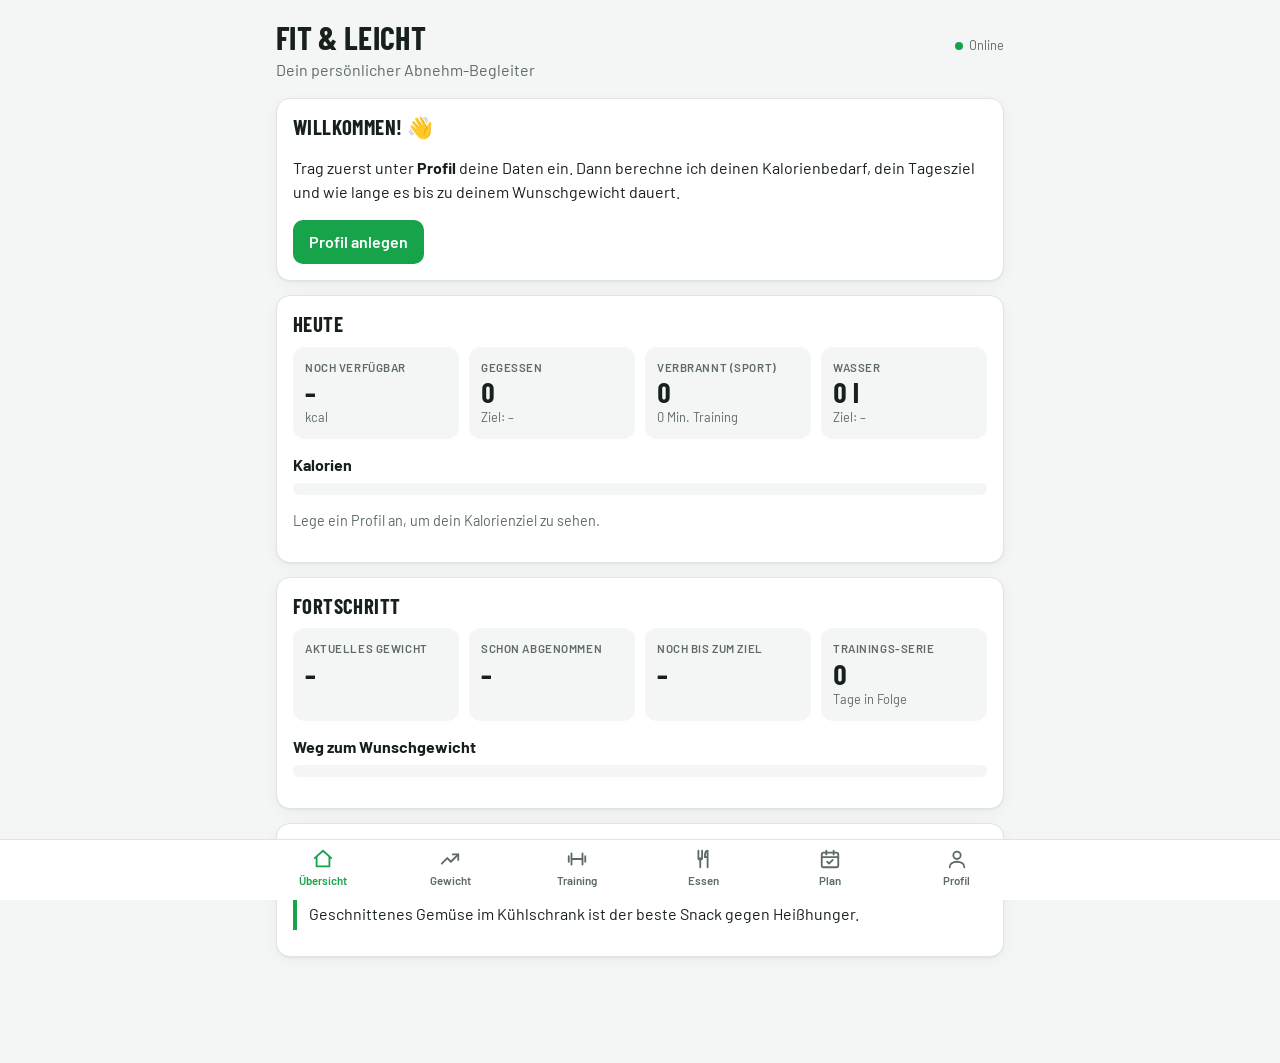
==== commit cb08de12: "Optimierungen und neue Funktionen: Timer, Schritte, Erfolge, Trend Optimiert: - Schrift Barlow lokal" ====
--- a/index.html
+++ b/index.html
@@ -13,10 +13,12 @@
 <link rel="icon" href="icons/icon-192.png" type="image/png">
 <link rel="apple-touch-icon" href="icons/apple-touch-icon.png">
 <title>Fit &amp; Leicht</title>
-<link rel="preconnect" href="https://fonts.googleapis.com">
-<link rel="preconnect" href="https://fonts.gstatic.com" crossorigin>
-<link rel="stylesheet" href="https://fonts.googleapis.com/css2?family=Barlow:wght@400;500;600;700&family=Barlow+Condensed:wght@600;700&display=swap">
+<link rel="preload" href="fonts/barlow-condensed-700.woff2" as="font" type="font/woff2" crossorigin>
 <style>
+  @font-face { font-family: "Barlow"; font-style: normal; font-weight: 400; font-display: swap; src: url("fonts/barlow-400.woff2") format("woff2"); unicode-range: U+0000-00FF, U+0131, U+0152-0153, U+02BB-02BC, U+02C6, U+02DA, U+02DC, U+0304, U+0308, U+0329, U+2000-206F, U+20AC, U+2122, U+2191, U+2193, U+2212, U+2215, U+FEFF, U+FFFD; }
+  @font-face { font-family: "Barlow"; font-style: normal; font-weight: 600; font-display: swap; src: url("fonts/barlow-600.woff2") format("woff2"); unicode-range: U+0000-00FF, U+0131, U+0152-0153, U+02BB-02BC, U+02C6, U+02DA, U+02DC, U+0304, U+0308, U+0329, U+2000-206F, U+20AC, U+2122, U+2191, U+2193, U+2212, U+2215, U+FEFF, U+FFFD; }
+  @font-face { font-family: "Barlow"; font-style: normal; font-weight: 700; font-display: swap; src: url("fonts/barlow-700.woff2") format("woff2"); unicode-range: U+0000-00FF, U+0131, U+0152-0153, U+02BB-02BC, U+02C6, U+02DA, U+02DC, U+0304, U+0308, U+0329, U+2000-206F, U+20AC, U+2122, U+2191, U+2193, U+2212, U+2215, U+FEFF, U+FFFD; }
+  @font-face { font-family: "Barlow Condensed"; font-style: normal; font-weight: 700; font-display: swap; src: url("fonts/barlow-condensed-700.woff2") format("woff2"); unicode-range: U+0000-00FF, U+0131, U+0152-0153, U+02BB-02BC, U+02C6, U+02DA, U+02DC, U+0304, U+0308, U+0329, U+2000-206F, U+20AC, U+2122, U+2191, U+2193, U+2212, U+2215, U+FEFF, U+FFFD; }
   :root {
     color-scheme: light;
     --bg: #f4f6f5;
@@ -119,7 +121,7 @@
   .stat .value { font: 700 1.75rem/1.15 var(--font-display); font-variant-numeric: tabular-nums; }
   .stat .label { text-transform: uppercase; letter-spacing: .05em; font-size: .72rem; font-weight: 600; }
   .stat .sub { font-size: .8rem; color: var(--muted); }
-  form .row { display: grid; gap: 10px; grid-template-columns: repeat(auto-fit, minmax(140px, 1fr)); margin-bottom: 10px; }
+  .row { display: grid; gap: 10px; grid-template-columns: repeat(auto-fit, minmax(140px, 1fr)); margin-bottom: 10px; }
   label { display: block; font-size: .85rem; color: var(--muted); margin-bottom: 4px; }
   input, select {
     width: 100%;
@@ -232,6 +234,44 @@
   }
   .toast .grow { flex: 1; min-width: 0; }
   .toast button { background: transparent; color: var(--bg); min-height: 36px; padding: 6px 8px; }
+  .toast #toast-action { border: 1px solid currentColor; padding: 6px 12px; white-space: nowrap; }
+  .daynav {
+    display: flex; align-items: center; gap: 10px; margin-bottom: 14px;
+    background: var(--card); border: 1px solid var(--line); border-radius: var(--radius); padding: 8px;
+  }
+  .daynav .grow { flex: 1; text-align: center; min-width: 0; }
+  .daynav button { min-width: 48px; font-size: 1.4rem; line-height: 1; padding: 6px 12px; }
+  .daynav button:disabled { opacity: .35; cursor: default; }
+  .legend { display: flex; flex-wrap: wrap; align-items: center; gap: 4px 8px; margin-top: 6px; }
+  .lg-dot { width: 9px; height: 9px; border-radius: 50%; border: 2px solid var(--accent); display: inline-block; }
+  .lg-line { width: 18px; height: 3px; background: var(--accent); border-radius: 2px; display: inline-block; margin-left: 8px; }
+  .lg-goal { width: 18px; height: 0; border-top: 2px dashed var(--blue); display: inline-block; margin-left: 8px; }
+  .stack { display: grid; gap: 10px; }
+  .tm-custom { grid-template-columns: repeat(3, minmax(0, 1fr)); margin: 0; }
+  .inline-form { display: flex; gap: 10px; align-items: flex-end; }
+  .inline-form .grow { flex: 1; min-width: 0; }
+  .timer {
+    margin: 14px 0; padding: 18px 12px; border-radius: 14px; text-align: center;
+    background: var(--bg); display: grid; gap: 4px;
+  }
+  .timer[data-phase="work"] { background: var(--accent); color: var(--accent-text); }
+  .timer[data-phase="rest"] { background: var(--blue-soft); color: var(--blue); }
+  .timer[data-phase="prep"] { background: var(--warn-soft); color: var(--warn); }
+  .timer[data-phase="done"] { background: var(--accent-soft); color: var(--accent); }
+  .tm-phase { font: 700 1.2rem/1 var(--font-display); text-transform: uppercase; letter-spacing: .08em; }
+  .tm-time { font: 700 clamp(4rem, 22vw, 7rem)/1 var(--font-display); font-variant-numeric: tabular-nums; }
+  .tm-round { font-weight: 600; opacity: .85; }
+  .timer .bar { margin-top: 8px; background: rgba(127,127,127,.2); }
+  .timer[data-phase="work"] .bar > div { background: var(--accent-text); }
+  .badges { display: grid; grid-template-columns: repeat(auto-fill, minmax(140px, 1fr)); gap: 8px; }
+  .badge {
+    display: flex; gap: 8px; align-items: center; padding: 10px; border-radius: 12px;
+    background: var(--bg); color: var(--muted); font-size: .85rem; line-height: 1.25; min-width: 0;
+  }
+  .badge .ico { font-size: 1.4rem; filter: grayscale(1); opacity: .4; flex: none; }
+  .badge.got { background: var(--accent-soft); color: var(--text); }
+  .badge.got .ico { filter: none; opacity: 1; }
+  .badge strong { display: block; }
   .seg { display: flex; gap: 6px; flex-wrap: wrap; }
   .seg button { flex: 1; min-width: 0; padding: 10px 8px; }
   .seg button.secondary.on { background: var(--accent-soft); color: var(--accent); border-color: var(--accent); }
@@ -318,6 +358,12 @@
       <h3>Weg zum Wunschgewicht</h3>
       <div class="bar"><div id="h-goal-bar" style="width:0"></div></div>
       <p class="muted" id="h-goal-text"></p>
+    </div>
+
+    <div class="card" id="badge-card" hidden>
+      <h2>Erfolge</h2>
+      <p class="muted" id="badge-count"></p>
+      <div class="badges" id="badges"></div>
     </div>
 
     <div class="card">
@@ -340,15 +386,20 @@
             <label for="w-value">Gewicht (kg)</label>
             <input type="number" id="w-value" step="0.1" min="30" max="300" inputmode="decimal" required>
           </div>
+          <div>
+            <label for="w-waist">Bauchumfang (cm, optional)</label>
+            <input type="number" id="w-waist" step="0.5" min="40" max="250" inputmode="decimal">
+          </div>
         </div>
         <button type="submit">Speichern</button>
       </form>
-      <p class="muted">Tipp: Wiege dich immer zur gleichen Zeit – am besten morgens nach dem Aufstehen.</p>
+      <p class="muted">Tipp: Wiege dich immer zur gleichen Zeit, am besten morgens nach dem Aufstehen. Den Bauchumfang misst du in Höhe des Bauchnabels, locker ausgeatmet, etwa einmal pro Woche.</p>
     </div>
 
     <div class="card">
       <h2>Verlauf</h2>
       <div class="chart-wrap" id="weight-chart"></div>
+      <p class="muted legend" id="chart-legend" hidden><span class="lg-dot"></span> Messung <span class="lg-line"></span> Trend (7-Tage-Schnitt) <span class="lg-goal"></span> Ziel</p>
       <div class="grid" style="margin-top:12px">
         <div class="stat">
           <div class="label">BMI</div>
@@ -358,7 +409,12 @@
         <div class="stat">
           <div class="label">Tempo (letzte 4 Wochen)</div>
           <div class="value" id="w-rate">–</div>
-          <div class="sub">kg pro Woche</div>
+          <div class="sub" id="w-rate-sub">kg pro Woche</div>
+        </div>
+        <div class="stat">
+          <div class="label">Bauchumfang</div>
+          <div class="value" id="w-waist-val">–</div>
+          <div class="sub" id="w-whtr"></div>
         </div>
       </div>
     </div>
@@ -366,11 +422,58 @@
     <div class="card">
       <h2>Einträge</h2>
       <ul class="list" id="weight-list"></ul>
+      <button type="button" class="secondary" id="weight-more" hidden style="margin-top:10px;width:100%">Alle anzeigen</button>
     </div>
   </section>
 
   <!-- ============ TRAINING ============ -->
   <section class="tab" id="tab-train">
+    <div class="card">
+      <h2>Schritte heute</h2>
+      <form id="steps-form" class="inline-form">
+        <div class="grow">
+          <label for="s-value">Schritte laut Handy oder Uhr</label>
+          <input type="number" id="s-value" min="0" max="100000" inputmode="numeric" placeholder="z. B. 6500" required>
+        </div>
+        <button type="submit">Speichern</button>
+      </form>
+      <div class="bar" style="margin-top:12px"><div id="s-bar" style="width:0"></div></div>
+      <p class="muted" id="s-text"></p>
+    </div>
+
+    <div class="card" id="timer-card">
+      <h2>Intervall-Timer</h2>
+      <div class="stack">
+        <div>
+          <label for="tm-preset">Vorlage</label>
+          <select id="tm-preset">
+            <option value="40,20,10">HIIT · 40 s / 20 s × 10</option>
+            <option value="20,10,8">Tabata · 20 s / 10 s × 8</option>
+            <option value="45,15,4">Plank · 45 s / 15 s × 4</option>
+            <option value="30,30,12">Einsteiger · 30 s / 30 s × 12</option>
+            <option value="60,30,8">Zirkel · 60 s / 30 s × 8</option>
+            <option value="custom">Eigene Werte</option>
+          </select>
+        </div>
+        <div class="row tm-custom">
+          <div><label for="tm-work">Belastung (s)</label><input type="number" id="tm-work" min="5" max="600" inputmode="numeric"></div>
+          <div><label for="tm-rest">Pause (s)</label><input type="number" id="tm-rest" min="0" max="600" inputmode="numeric"></div>
+          <div><label for="tm-rounds">Runden</label><input type="number" id="tm-rounds" min="1" max="50" inputmode="numeric"></div>
+        </div>
+      </div>
+      <div class="timer" id="tm-display" data-phase="idle">
+        <div class="tm-phase" id="tm-phase">Bereit</div>
+        <div class="tm-time" id="tm-time">0:40</div>
+        <div class="tm-round" id="tm-round">10 Runden · 10 Min. gesamt</div>
+        <div class="bar"><div id="tm-bar" style="width:0"></div></div>
+      </div>
+      <div class="actions">
+        <button type="button" id="tm-start">Start</button>
+        <button type="button" class="secondary" id="tm-stop" disabled>Stopp</button>
+      </div>
+      <p class="muted">Mit Signalton und Vibration. Der Bildschirm bleibt während des Timers an.</p>
+    </div>
+
     <div class="card">
       <h2>Training eintragen</h2>
       <form id="workout-form">
@@ -428,13 +531,20 @@
 
   <!-- ============ ERNÄHRUNG ============ -->
   <section class="tab" id="tab-food">
+    <div class="daynav" role="group" aria-label="Tag auswählen">
+      <button type="button" class="secondary" id="fd-prev" aria-label="Vorheriger Tag">‹</button>
+      <div class="grow"><strong id="fd-label">Heute</strong><div class="muted" id="fd-date"></div></div>
+      <button type="button" class="secondary" id="fd-next" aria-label="Nächster Tag">›</button>
+    </div>
+
     <div class="card">
       <h2>Mahlzeit eintragen</h2>
       <form id="food-form">
         <div class="row">
           <div>
             <label for="f-name">Was hast du gegessen?</label>
-            <input type="text" id="f-name" maxlength="60" placeholder="z. B. Haferflocken mit Beeren" required>
+            <input type="text" id="f-name" maxlength="60" placeholder="z. B. Haferflocken mit Beeren" list="food-names" autocomplete="off" required>
+            <datalist id="food-names"></datalist>
           </div>
           <div>
             <label for="f-kcal">Kalorien (kcal)</label>
@@ -458,6 +568,10 @@
         </div>
         <button type="submit">Hinzufügen</button>
       </form>
+      <div id="recent-wrap" hidden>
+        <h3>Deine Favoriten</h3>
+        <div class="actions" id="recent-foods"></div>
+      </div>
       <h3>Schnell hinzufügen</h3>
       <div class="actions" id="quick-foods"></div>
     </div>
@@ -470,7 +584,7 @@
     </div>
 
     <div class="card">
-      <h2>Heute gegessen</h2>
+      <h2 id="f-day-title">Heute gegessen</h2>
       <div class="grid" style="margin-bottom:10px">
         <div class="stat">
           <div class="label">Kalorien</div>
@@ -690,6 +804,7 @@
 
 <div class="toast" id="toast" role="status" hidden>
   <div class="grow"><strong id="toast-title"></strong><div id="toast-body"></div></div>
+  <button type="button" id="toast-action" hidden></button>
   <button type="button" id="toast-close" aria-label="Schließen">✕</button>
 </div>
 
@@ -782,7 +897,15 @@
     ['Langsam essen', 'Das Sättigungsgefühl kommt erst nach etwa 20 Minuten.'],
     ['Krafttraining nicht vergessen', 'Muskeln verbrauchen auch in Ruhe Energie.'],
     ['Kleine Ziele setzen', 'Feiere jedes verlorene Kilo – nicht nur das Endziel.'],
-    ['Kein Alles-oder-nichts', 'Ein Ausrutscher ist kein Grund aufzugeben. Die nächste Mahlzeit zählt.']
+    ['Kein Alles-oder-nichts', 'Ein Ausrutscher ist kein Grund aufzugeben. Die nächste Mahlzeit zählt.'],
+    ['Miss auch den Bauch', 'Wenn du Muskeln aufbaust, bleibt die Waage manchmal stehen, aber der Bauchumfang sinkt trotzdem.'],
+    ['Steigere dich langsam', 'Jede Woche ein bisschen mehr: eine Wiederholung, eine Runde oder fünf Minuten länger.'],
+    ['Plateau? Keine Panik', 'Stillstand für 1–2 Wochen ist normal. Prüfe ehrlich deine Kalorien und bleib dran.'],
+    ['Nach dem Essen gehen', 'Schon 10 Minuten Spazieren nach dem Essen helfen deinem Blutzucker.'],
+    ['Wiegen statt schätzen', 'Eine Küchenwaage zeigt, wie viel du wirklich isst. Öl und Nüsse werden oft unterschätzt.'],
+    ['Erholung einplanen', 'Muskeln wachsen in der Pause. Mindestens ein Ruhetag pro Woche gehört dazu.'],
+    ['Stress senken', 'Viel Stress fördert Heißhunger. Ein Spaziergang oder Atemübungen helfen.'],
+    ['Gemüse vorbereiten', 'Geschnittenes Gemüse im Kühlschrank ist der beste Snack gegen Heißhunger.']
   ];
 
   // ---------- Hilfsfunktionen ----------
@@ -824,7 +947,8 @@
     food: { on: true, time: '20:30' },
     notified: { date: '', keys: [] }
   });
-  const emptyState = () => ({ profile: null, weights: [], workouts: [], foods: [], water: {}, plan: { level: 'beginner', done: {} }, reminders: defaultReminders() });
+  const emptyState = () => ({ profile: null, weights: [], workouts: [], foods: [], water: {}, steps: {}, badges: [], plan: { level: 'beginner', done: {} }, reminders: defaultReminders() });
+  const STEP_GOAL = 8000;
   let state = emptyState();
   let loaded = false;
 
@@ -844,6 +968,7 @@
     const cut = dateKey(d);
     state.foods = state.foods.filter((f) => f.date >= cut);
     Object.keys(state.water).forEach((k) => { if (k < cut) delete state.water[k]; });
+    Object.keys(state.steps).forEach((k) => { if (k < cut) delete state.steps[k]; });
     Object.keys(state.plan.done).forEach((k) => { if (k < cut) delete state.plan.done[k]; });
   }
 
@@ -918,15 +1043,36 @@
     return n;
   }
 
+  // Trend: Durchschnitt aller Messungen der letzten 7 Tage – glättet Wasser-Schwankungen
+  function weightTrend() {
+    const ws = [...state.weights].sort((a, b) => a.date.localeCompare(b.date));
+    return ws.map((w, i) => {
+      const from = parseKey(w.date); from.setDate(from.getDate() - 6);
+      const fromKey = dateKey(from);
+      const win = ws.slice(0, i + 1).filter((x) => x.date >= fromKey);
+      return { date: w.date, kg: w.kg, trend: win.reduce((s, x) => s + x.kg, 0) / win.length };
+    });
+  }
+
+  // kg pro Woche, berechnet aus dem Trend der letzten 4 Wochen (Steigung per linearer Regression)
   function weeklyRate() {
-    const ws = [...state.weights].sort((a, b) => a.date.localeCompare(b.date));
-    if (ws.length < 2) return null;
-    const last = ws.at(-1);
-    const cutoff = parseKey(last.date); cutoff.setDate(cutoff.getDate() - 28);
-    const first = ws.find((w) => parseKey(w.date) >= cutoff) || ws[0];
-    const days = (parseKey(last.date) - parseKey(first.date)) / 864e5;
-    if (days < 1) return null;
-    return (last.kg - first.kg) / days * 7;
+    const tr = weightTrend();
+    if (tr.length < 2) return null;
+    const last = parseKey(tr.at(-1).date);
+    const cutoff = new Date(last); cutoff.setDate(cutoff.getDate() - 28);
+    const pts = tr.filter((t) => parseKey(t.date) >= cutoff).map((t) => [(parseKey(t.date) - last) / 864e5, t.trend]);
+    if (pts.length < 2) return null;
+    const n = pts.length;
+    const mx = pts.reduce((s, p) => s + p[0], 0) / n;
+    const my = pts.reduce((s, p) => s + p[1], 0) / n;
+    const sxx = pts.reduce((s, p) => s + (p[0] - mx) ** 2, 0);
+    if (sxx < 1) return null;
+    const sxy = pts.reduce((s, p) => s + (p[0] - mx) * (p[1] - my), 0);
+    return sxy / sxx * 7;
+  }
+
+  function latestWaist() {
+    return [...state.weights].filter((w) => w.waist).sort((a, b) => a.date.localeCompare(b.date)).at(-1) || null;
   }
 
   // ---------- Rendering ----------
@@ -937,6 +1083,8 @@
     renderFood();
     renderPlan();
     renderTodo();
+    renderSteps();
+    renderBadges();
     renderReminders();
     renderProfile();
   }
@@ -1009,19 +1157,26 @@
     $('h-tip').replaceChildren(el('strong', { text: tip[0] }), document.createTextNode(tip[1]));
   }
 
+  let showAllWeights = false;
   function renderWeight() {
     const list = $('weight-list');
     const ws = [...state.weights].sort((a, b) => b.date.localeCompare(a.date));
     list.replaceChildren();
     if (!ws.length) list.appendChild(el('li', { class: 'empty', text: 'Noch keine Einträge.' }));
+    $('weight-more').hidden = ws.length <= 10;
+    $('weight-more').textContent = showAllWeights ? 'Weniger anzeigen' : 'Alle ' + ws.length + ' Einträge anzeigen';
     ws.forEach((w, i) => {
+      if (!showAllWeights && i >= 10) return;
       const prev = ws[i + 1];
       const diff = prev ? w.kg - prev.kg : null;
       list.appendChild(el('li', null, [
-        el('div', { class: 'grow' }, [el('div', { class: 'title', text: fmtDate(w.date) })]),
+        el('div', { class: 'grow' }, [
+          el('div', { class: 'title', text: fmtDate(w.date) }),
+          w.waist ? el('div', { class: 'muted', text: 'Bauch ' + fmt(w.waist, 1) + ' cm' }) : null
+        ]),
         diff !== null ? el('span', { class: 'pill ' + (diff > 0 ? 'warn' : ''), text: (diff > 0 ? '+' : diff < 0 ? '−' : '±') + fmt(Math.abs(diff), 1) }) : null,
         el('span', { class: 'num', text: fmt(w.kg, 1) + ' kg' }),
-        el('button', { class: 'icon', 'aria-label': 'Löschen', text: '✕', onclick: () => { state.weights = state.weights.filter((x) => x.id !== w.id); save(); } })
+        el('button', { class: 'icon', 'aria-label': 'Löschen', text: '✕', onclick: () => removeWithUndo('weights', w, 'Gewicht vom ' + fmtDate(w.date)) })
       ]));
     });
 
@@ -1030,6 +1185,17 @@
     $('w-bmi-cat').textContent = c ? bmiCategory(c.bmi) : '';
     const r = weeklyRate();
     $('w-rate').textContent = r === null ? '–' : (r > 0 ? '+' : r < 0 ? '−' : '') + fmt(Math.abs(r), 2);
+    $('w-rate-sub').textContent = r === null ? 'kg pro Woche'
+      : r > 0.05 ? 'kg pro Woche · Trend steigt'
+      : r < -1 ? 'kg pro Woche · sehr schnell'
+      : r < -0.05 ? 'kg pro Woche · gutes Tempo'
+      : 'kg pro Woche · stabil';
+    const lw = latestWaist();
+    $('w-waist-val').textContent = lw ? fmt(lw.waist, 1) + ' cm' : '–';
+    if (lw && state.profile) {
+      const whtr = lw.waist / state.profile.height;
+      $('w-whtr').textContent = 'Taille/Größe ' + fmt(whtr, 2) + (whtr < 0.5 ? ' · gut' : whtr < 0.6 ? ' · erhöht' : ' · hoch');
+    } else $('w-whtr').textContent = lw ? '' : 'Optional beim Wiegen eintragen';
     drawChart();
   }
 
@@ -1037,10 +1203,12 @@
     const box = $('weight-chart');
     const ws = [...state.weights].sort((a, b) => a.date.localeCompare(b.date));
     const p = state.profile;
+    $('chart-legend').hidden = ws.length < 2;
     if (ws.length < 2) {
       box.replaceChildren(el('p', { class: 'empty', text: 'Ab zwei Einträgen siehst du hier deine Kurve.' }));
       return;
     }
+    const trend = weightTrend();
     const W = 400, H = 220, L = 40, R = 8, T = 14, B = 26;
     const xs = ws.map((w) => parseKey(w.date).getTime());
     const vals = ws.map((w) => w.kg);
@@ -1078,11 +1246,13 @@
       add('line', { x1: L, x2: W - R, y1: gy, y2: gy, stroke: 'var(--blue)', 'stroke-width': 1.5, 'stroke-dasharray': '6 5' });
       add('text', { x: W - R, y: gy - 6, 'text-anchor': 'end', 'font-size': 12, fill: 'var(--blue)' }, 'Ziel ' + fmt(p.goal, 1) + ' kg');
     }
-    const pts = ws.map((w, i) => sx(xs[i]) + ',' + sy(w.kg)).join(' ');
-    add('polygon', { points: `${sx(xs[0])},${H - B} ${pts} ${sx(xs.at(-1))},${H - B}`, fill: 'var(--accent)', opacity: 0.12 });
-    add('polyline', { points: pts, fill: 'none', stroke: 'var(--accent)', 'stroke-width': 2.5, 'stroke-linejoin': 'round', 'stroke-linecap': 'round' });
+    const tpts = trend.map((t, i) => sx(xs[i]) + ',' + sy(t.trend)).join(' ');
+    add('polygon', { points: `${sx(xs[0])},${H - B} ${tpts} ${sx(xs.at(-1))},${H - B}`, fill: 'var(--accent)', opacity: 0.12 });
+    add('polyline', { points: ws.map((w, i) => sx(xs[i]) + ',' + sy(w.kg)).join(' '), fill: 'none', stroke: 'var(--accent)', 'stroke-width': 1, opacity: 0.35 });
+    add('polyline', { points: tpts, fill: 'none', stroke: 'var(--accent)', 'stroke-width': 3, 'stroke-linejoin': 'round', 'stroke-linecap': 'round' });
     ws.forEach((w, i) => {
-      const dot = add('circle', { cx: sx(xs[i]), cy: sy(w.kg), r: ws.length > 40 ? 2 : 4, fill: 'var(--card)', stroke: 'var(--accent)', 'stroke-width': 2 });
+      const last = i === ws.length - 1;
+      const dot = add('circle', { cx: sx(xs[i]), cy: sy(w.kg), r: last ? 5 : ws.length > 40 ? 2 : 3.5, fill: last ? 'var(--accent)' : 'var(--card)', stroke: 'var(--accent)', 'stroke-width': 2 });
       const title = document.createElementNS(ns, 'title');
       title.textContent = fmtDate(w.date) + ': ' + fmt(w.kg, 1) + ' kg';
       dot.appendChild(title);
@@ -1102,7 +1272,7 @@
           el('div', { class: 'muted', text: fmtDate(w.date) + ' · ' + w.min + ' Min.' })
         ]),
         el('span', { class: 'pill', text: fmt(w.kcal) + ' kcal' }),
-        el('button', { class: 'icon', 'aria-label': 'Löschen', text: '✕', onclick: () => { state.workouts = state.workouts.filter((x) => x.id !== w.id); save(); } })
+        el('button', { class: 'icon', 'aria-label': 'Löschen', text: '✕', onclick: () => removeWithUndo('workouts', w, w.type) })
       ]));
     });
     const mon = dateKey(mondayOf(new Date()));
@@ -1121,13 +1291,67 @@
     $('t-est').value = min > 0 ? '≈ ' + fmt(workoutKcal(met, min, currentWeight())) + ' kcal' : '–';
   }
 
+  // Welcher Tag im Bereich „Essen“ angezeigt wird (zum Nachtragen)
+  let foodDay = today();
+  function dayLabel(k) {
+    const diff = Math.round((parseKey(today()) - parseKey(k)) / 864e5);
+    return diff === 0 ? 'Heute' : diff === 1 ? 'Gestern' : diff === 2 ? 'Vorgestern' : parseKey(k).toLocaleDateString('de-DE', { weekday: 'long' });
+  }
+  function shiftFoodDay(n) {
+    const d = parseKey(foodDay); d.setDate(d.getDate() + n);
+    const k = dateKey(d);
+    if (k > today()) return;
+    foodDay = k;
+    renderFood();
+  }
+  $('fd-prev').addEventListener('click', () => shiftFoodDay(-1));
+  $('fd-next').addEventListener('click', () => shiftFoodDay(1));
+
+  // Die häufigsten eigenen Einträge als Ein-Tipp-Buttons
+  function favoriteFoods() {
+    const quick = new Set(QUICK_FOODS.map((q) => q[0]));
+    const counts = new Map();
+    state.foods.forEach((f) => {
+      if (quick.has(f.name)) return;
+      const key = f.name.toLowerCase() + '|' + f.kcal;
+      const e = counts.get(key) || { name: f.name, kcal: f.kcal, protein: f.protein || 0, n: 0, last: '' };
+      e.n++; if (f.date > e.last) e.last = f.date;
+      counts.set(key, e);
+    });
+    return [...counts.values()].sort((a, b) => b.n - a.n || b.last.localeCompare(a.last)).slice(0, 6);
+  }
+
+  function addFood(name, kcal, protein) {
+    state.foods.push({ id: uid(), date: foodDay, name, kcal, protein: protein || 0, meal: $('f-meal').value });
+    save();
+    showToast(name + ' hinzugefügt', fmt(kcal) + ' kcal · ' + $('f-meal').value);
+  }
+
   function renderFood() {
     const t = today();
+    if (foodDay > t) foodDay = t;
+    const day = foodDay;
+    const isToday = day === t;
+    $('fd-label').textContent = dayLabel(day);
+    $('fd-date').textContent = parseKey(day).toLocaleDateString('de-DE', { day: '2-digit', month: 'long', year: 'numeric' });
+    $('fd-next').disabled = isToday;
+    $('f-day-title').textContent = isToday ? 'Heute gegessen' : dayLabel(day) + ' gegessen';
+
+    const names = [...new Set(state.foods.map((f) => f.name))].sort((a, b) => a.localeCompare(b, 'de'));
+    $('food-names').replaceChildren(...names.map((n) => el('option', { value: n })));
+
+    const favs = favoriteFoods();
+    $('recent-wrap').hidden = !favs.length;
+    $('recent-foods').replaceChildren(...favs.map((f) => el('button', {
+      class: 'secondary', type: 'button', text: f.name + ' · ' + f.kcal,
+      onclick: () => addFood(f.name, f.kcal, f.protein)
+    })));
+
     const c = calc();
-    const items = state.foods.filter((f) => f.date === t);
+    const items = state.foods.filter((f) => f.date === day);
     const list = $('food-list');
     list.replaceChildren();
-    if (!items.length) list.appendChild(el('li', { class: 'empty', text: 'Heute noch nichts eingetragen.' }));
+    if (!items.length) list.appendChild(el('li', { class: 'empty', text: (isToday ? 'Heute' : dayLabel(day)) + ' noch nichts eingetragen.' }));
     ['Frühstück', 'Mittagessen', 'Abendessen', 'Snack'].forEach((meal) => {
       items.filter((f) => f.meal === meal).forEach((f) => {
         list.appendChild(el('li', null, [
@@ -1136,7 +1360,7 @@
             el('div', { class: 'muted', text: meal + (f.protein ? ' · ' + f.protein + ' g Eiweiß' : '') })
           ]),
           el('span', { class: 'num', text: fmt(f.kcal) + ' kcal' }),
-          el('button', { class: 'icon', 'aria-label': 'Löschen', text: '✕', onclick: () => { state.foods = state.foods.filter((x) => x.id !== f.id); save(); } })
+          el('button', { class: 'icon', 'aria-label': 'Löschen', text: '✕', onclick: () => removeWithUndo('foods', f, f.name) })
         ]));
       });
     });
@@ -1147,7 +1371,7 @@
     $('f-protein-total').textContent = fmt(prot) + ' g';
     $('f-protein-sub').textContent = c ? 'von ' + c.protein + ' g' : '';
 
-    const glasses = state.water[t] || 0;
+    const glasses = state.water[day] || 0;
     const goal = c ? c.water / 250 : 8;
     const shown = Math.max(goal, glasses + 1, 8);
     const water = $('water');
@@ -1156,7 +1380,7 @@
       water.appendChild(el('button', {
         class: 'glass' + (i < glasses ? ' full' : ''),
         'aria-label': (i + 1) + ' Gläser',
-        onclick: () => { state.water[t] = (i + 1 === glasses) ? i : i + 1; save(); }
+        onclick: () => { state.water[day] = (i + 1 === glasses) ? i : i + 1; save(); }
       }));
     }
     $('water-text').textContent = fmt(glasses * 0.25, 2) + ' l von ' + fmt(goal * 0.25, 1) + ' l' + (glasses >= goal ? ' – super, Ziel erreicht! 💧' : '');
@@ -1257,22 +1481,26 @@
   QUICK_FOODS.forEach(([name, kcal, protein]) => {
     $('quick-foods').appendChild(el('button', {
       class: 'secondary', type: 'button', text: name + ' · ' + kcal,
-      onclick: () => {
-        state.foods.push({ id: uid(), date: today(), name, kcal, protein, meal: $('f-meal').value });
-        save();
-      }
+      onclick: () => addFood(name, kcal, protein)
     }));
   });
+
+  $('weight-more').addEventListener('click', () => { showAllWeights = !showAllWeights; renderWeight(); });
 
   $('weight-form').addEventListener('submit', (e) => {
     e.preventDefault();
     const date = $('w-date').value;
     const kg = Number($('w-value').value);
     if (!date || !(kg > 0)) return;
+    const before = state.weights.find((w) => w.date === date);
+    const waist = Number($('w-waist').value) || (before && before.waist) || undefined;
     state.weights = state.weights.filter((w) => w.date !== date); // ein Eintrag pro Tag
-    state.weights.push({ id: uid(), date, kg });
-    $('w-value').value = '';
+    const entry = { id: uid(), date, kg };
+    if (waist) entry.waist = waist;
+    state.weights.push(entry);
+    $('w-value').value = ''; $('w-waist').value = '';
     save();
+    showToast('Gewicht gespeichert', fmt(kg, 1) + ' kg am ' + fmtDate(date) + (waist ? ' · ' + fmt(waist, 1) + ' cm Bauch' : ''));
   });
 
   $('workout-form').addEventListener('submit', (e) => {
@@ -1295,9 +1523,17 @@
     const name = $('f-name').value.trim();
     const kcal = Number($('f-kcal').value);
     if (!name) return;
-    state.foods.push({ id: uid(), date: today(), name, kcal, protein: Number($('f-protein').value) || 0, meal: $('f-meal').value });
+    const protein = Number($('f-protein').value) || 0;
     $('f-name').value = ''; $('f-kcal').value = ''; $('f-protein').value = '';
-    save();
+    addFood(name, kcal, protein);
+  });
+  // Bekanntes Essen: Kalorien und Eiweiß vom letzten Mal vorschlagen
+  $('f-name').addEventListener('change', () => {
+    const name = $('f-name').value.trim().toLowerCase();
+    const prev = [...state.foods].reverse().find((f) => f.name.toLowerCase() === name);
+    if (!prev) return;
+    if (!$('f-kcal').value) $('f-kcal').value = prev.kcal;
+    if (!$('f-protein').value && prev.protein) $('f-protein').value = prev.protein;
   });
 
   $('profile-form').addEventListener('submit', (e) => {
@@ -1379,6 +1615,7 @@
         ? { key: 'train', title: 'Ruhetag', sub: 'Erholung gehört zum Training', done: true, tab: 'plan' }
         : { key: 'train', title: 'Training: ' + plan.title, sub: 'Laut deinem Wochenplan', done: plan.done || state.workouts.some((w) => w.date === t), tab: 'train' },
       { key: 'water', title: 'Wasser trinken', sub: glasses + ' von ' + goal + ' Gläsern', done: glasses >= goal, tab: 'food' },
+      { key: 'steps', title: fmt(STEP_GOAL) + ' Schritte', sub: (state.steps[t] ? fmt(state.steps[t]) : 'Noch keine') + ' Schritte eingetragen', done: (state.steps[t] || 0) >= STEP_GOAL, tab: 'train' },
       { key: 'food', title: 'Essen eintragen', sub: 'Mahlzeiten von heute', done: state.foods.some((f) => f.date === t), tab: 'food' }
     ];
   }
@@ -1475,14 +1712,34 @@
   }
 
   let toastTimer = null;
-  function showToast(title, body) {
+  let toastFn = null;
+  function showToast(title, body, action) {
     $('toast-title').textContent = title;
-    $('toast-body').textContent = body;
+    $('toast-body').textContent = body || '';
+    $('toast-body').hidden = !body;
+    toastFn = action ? action.fn : null;
+    $('toast-action').hidden = !action;
+    if (action) $('toast-action').textContent = action.label;
     $('toast').hidden = false;
     clearTimeout(toastTimer);
-    toastTimer = setTimeout(() => { $('toast').hidden = true; }, 8000);
+    toastTimer = setTimeout(() => { $('toast').hidden = true; }, action ? 6000 : 8000);
   }
   $('toast-close').addEventListener('click', () => { $('toast').hidden = true; });
+  $('toast-action').addEventListener('click', () => {
+    $('toast').hidden = true;
+    if (toastFn) toastFn();
+    toastFn = null;
+  });
+
+  // Löschen mit „Rückgängig“
+  function removeWithUndo(listName, item, label) {
+    state[listName] = state[listName].filter((x) => x.id !== item.id);
+    save();
+    showToast(label + ' gelöscht', '', {
+      label: 'Rückgängig',
+      fn: () => { state[listName].push(item); save(); }
+    });
+  }
 
   // Prüft jede halbe Minute, ob eine Erinnerung fällig ist (bis 60 Min. nach der Uhrzeit)
   function checkReminders() {
@@ -1566,6 +1823,246 @@
     showToast('Kalender-Datei erstellt', count + ' wiederkehrende Termine. Öffne die Datei und wähle „Alle hinzufügen“.');
   });
 
+  // ---------- Schritte ----------
+  function renderSteps() {
+    const n = state.steps[today()] || 0;
+    $('s-bar').style.width = clamp(n / STEP_GOAL * 100, 0, 100) + '%';
+    $('s-text').textContent = n
+      ? fmt(n) + ' von ' + fmt(STEP_GOAL) + ' Schritten' + (n >= STEP_GOAL ? ' – Ziel erreicht! 👟' : ' – noch ' + fmt(STEP_GOAL - n))
+      : 'Ziel: ' + fmt(STEP_GOAL) + ' Schritte am Tag. Alltagsbewegung verbrennt oft mehr als ein Training.';
+  }
+  $('steps-form').addEventListener('submit', (e) => {
+    e.preventDefault();
+    const n = Math.round(Number($('s-value').value));
+    if (!(n >= 0)) return;
+    state.steps[today()] = n;
+    $('s-value').value = '';
+    save();
+    showToast('Schritte gespeichert', fmt(n) + ' Schritte heute');
+  });
+
+  // ---------- Intervall-Timer ----------
+  const timer = { phase: 'idle', round: 0, endAt: 0, left: 0, running: false, tick: null, wake: null, cfg: null };
+  let audioCtx = null;
+
+  function timerCfg() {
+    return {
+      work: clamp(Number($('tm-work').value) || 40, 5, 600),
+      rest: clamp(Number($('tm-rest').value) || 0, 0, 600),
+      rounds: clamp(Number($('tm-rounds').value) || 1, 1, 50)
+    };
+  }
+  function applyPreset() {
+    const v = $('tm-preset').value;
+    document.querySelector('.tm-custom').hidden = v !== 'custom';
+    if (v !== 'custom') {
+      const [w, r, n] = v.split(',');
+      $('tm-work').value = w; $('tm-rest').value = r; $('tm-rounds').value = n;
+    }
+    if (!timer.running && timer.phase !== 'paused') timerIdle();
+  }
+  const mmss = (sec) => Math.floor(sec / 60) + ':' + pad(sec % 60);
+
+  function timerIdle() {
+    const c = timerCfg();
+    timer.phase = 'idle';
+    const total = c.rounds * c.work + (c.rounds - 1) * c.rest;
+    showTimer('idle', 'Bereit', c.work, c.rounds + ' Runden · ' + mmss(total) + ' Min. gesamt', 0);
+  }
+  function showTimer(phase, label, sec, sub, progress) {
+    $('tm-display').dataset.phase = phase;
+    $('tm-phase').textContent = label;
+    $('tm-time').textContent = mmss(Math.max(0, Math.ceil(sec)));
+    $('tm-round').textContent = sub;
+    $('tm-bar').style.width = clamp(progress * 100, 0, 100) + '%';
+  }
+
+  function beep(freq, ms) {
+    try {
+      audioCtx = audioCtx || new (window.AudioContext || window.webkitAudioContext)();
+      const o = audioCtx.createOscillator();
+      const g = audioCtx.createGain();
+      o.frequency.value = freq; o.type = 'sine';
+      g.gain.setValueAtTime(0.3, audioCtx.currentTime);
+      g.gain.exponentialRampToValueAtTime(0.001, audioCtx.currentTime + ms / 1000);
+      o.connect(g); g.connect(audioCtx.destination);
+      o.start(); o.stop(audioCtx.currentTime + ms / 1000);
+    } catch (e) { /* kein Ton möglich */ }
+  }
+  const buzz = (pattern) => { try { navigator.vibrate && navigator.vibrate(pattern); } catch (e) { /* ignorieren */ } };
+
+  function startPhase(phase) {
+    const c = timer.cfg;
+    timer.phase = phase;
+    const dur = phase === 'prep' ? 5 : phase === 'work' ? c.work : c.rest;
+    timer.endAt = Date.now() + dur * 1000;
+    timer.dur = dur;
+    timer.lastSec = null;
+    if (phase === 'work') { beep(880, 400); buzz([200, 80, 200]); }
+    if (phase === 'rest') { beep(440, 500); buzz(400); }
+  }
+
+  function timerTick() {
+    const c = timer.cfg;
+    const left = (timer.endAt - Date.now()) / 1000;
+    const sec = Math.ceil(left);
+    if (sec !== timer.lastSec && sec <= 3 && sec >= 1) beep(660, 120);
+    timer.lastSec = sec;
+    if (left <= 0) {
+      if (timer.phase === 'prep') startPhase('work');
+      else if (timer.phase === 'work') {
+        if (timer.round >= c.rounds) return timerFinish();
+        if (c.rest > 0) startPhase('rest');
+        else { timer.round++; startPhase('work'); }
+      } else if (timer.phase === 'rest') { timer.round++; startPhase('work'); }
+      return timerTick();
+    }
+    const labels = { prep: 'Gleich geht\'s los', work: 'Belastung', rest: 'Pause' };
+    showTimer(timer.phase, labels[timer.phase], left, 'Runde ' + timer.round + ' von ' + c.rounds, 1 - left / timer.dur);
+  }
+
+  async function keepAwake() {
+    try { if ('wakeLock' in navigator) timer.wake = await navigator.wakeLock.request('screen'); } catch (e) { /* ignorieren */ }
+  }
+  function releaseAwake() {
+    try { if (timer.wake) timer.wake.release(); } catch (e) { /* ignorieren */ }
+    timer.wake = null;
+  }
+
+  function timerStart() {
+    if (timer.running) { // Pause
+      timer.running = false;
+      timer.left = timer.endAt - Date.now();
+      clearInterval(timer.tick);
+      releaseAwake();
+      $('tm-start').textContent = 'Weiter';
+      $('tm-phase').textContent = 'Pausiert';
+      return;
+    }
+    if (timer.phase === 'idle' || timer.phase === 'done') {
+      timer.cfg = timerCfg();
+      timer.round = 1;
+      timer.startedAt = Date.now();
+      startPhase('prep');
+    } else {
+      timer.endAt = Date.now() + timer.left; // aus Pause fortsetzen
+    }
+    beep(1, 1); // Ton auf dem Handy freischalten
+    timer.running = true;
+    $('tm-start').textContent = 'Pause';
+    $('tm-stop').disabled = false;
+    keepAwake();
+    timerTick();
+    timer.tick = setInterval(timerTick, 200);
+  }
+
+  function timerStop() {
+    timer.running = false;
+    clearInterval(timer.tick);
+    releaseAwake();
+    $('tm-start').textContent = 'Start';
+    $('tm-stop').disabled = true;
+    timerIdle();
+  }
+
+  function timerFinish() {
+    const c = timer.cfg;
+    clearInterval(timer.tick);
+    timer.running = false;
+    timer.phase = 'done';
+    releaseAwake();
+    beep(988, 250); setTimeout(() => beep(1319, 500), 260);
+    buzz([300, 100, 300, 100, 600]);
+    $('tm-start').textContent = 'Nochmal';
+    $('tm-stop').disabled = true;
+    const minutes = Math.max(1, Math.round((c.rounds * c.work + (c.rounds - 1) * c.rest) / 60));
+    showTimer('done', 'Geschafft! 💪', 0, c.rounds + ' Runden · ' + minutes + ' Min.', 1);
+    const preset = $('tm-preset');
+    const isPlank = preset.value === '45,15,4';
+    const type = isPlank ? 'Bodyweight / Zirkeltraining' : 'HIIT';
+    const met = (ACTIVITIES.find((a) => a[0] === type) || ['', 8])[1];
+    showToast('Training geschafft!', minutes + ' Min. ' + type, {
+      label: 'Eintragen',
+      fn: () => {
+        state.workouts.push({ id: uid(), date: today(), type, min: minutes, kcal: workoutKcal(met, minutes, currentWeight()) });
+        save();
+        showToast('Training eingetragen', minutes + ' Min. ' + type);
+      }
+    });
+  }
+
+  $('tm-preset').addEventListener('change', applyPreset);
+  ['tm-work', 'tm-rest', 'tm-rounds'].forEach((id) => $(id).addEventListener('input', () => { if (!timer.running) timerIdle(); }));
+  $('tm-start').addEventListener('click', timerStart);
+  $('tm-stop').addEventListener('click', timerStop);
+  document.addEventListener('visibilitychange', () => { if (document.visibilityState === 'visible' && timer.running) keepAwake(); });
+  applyPreset();
+
+  // ---------- Erfolge ----------
+  function longestStreak() {
+    const days = [...new Set(state.workouts.map((w) => w.date))].sort();
+    let best = 0, cur = 0, prev = null;
+    days.forEach((d) => {
+      const p = prev ? parseKey(prev) : null;
+      if (p) p.setDate(p.getDate() + 1);
+      cur = p && dateKey(p) === d ? cur + 1 : 1;
+      best = Math.max(best, cur); prev = d;
+    });
+    return best;
+  }
+  function bestWeekMinutes() {
+    const weeks = {};
+    state.workouts.forEach((w) => { const k = dateKey(mondayOf(parseKey(w.date))); weeks[k] = (weeks[k] || 0) + w.min; });
+    return Math.max(0, ...Object.values(weeks));
+  }
+  function badgeList() {
+    const p = state.profile;
+    const minW = state.weights.length ? Math.min(...state.weights.map((w) => w.kg)) : null;
+    const lost = p && minW !== null ? p.start - minW : 0;
+    const total = p ? p.start - p.goal : 0;
+    const n = state.workouts.length;
+    const ls = longestStreak();
+    const firstWaist = state.weights.filter((w) => w.waist).sort((a, b) => a.date.localeCompare(b.date));
+    const waistLost = firstWaist.length > 1 ? firstWaist[0].waist - Math.min(...firstWaist.map((w) => w.waist)) : 0;
+    return [
+      ['start', '🚀', 'Los geht\'s', 'Profil angelegt', !!p],
+      ['first-workout', '🏃', 'Erstes Training', 'Ein Training eingetragen', n >= 1],
+      ['kg1', '⚖️', 'Erstes Kilo', '1 kg abgenommen', lost >= 1],
+      ['kg5', '🔥', '5 Kilo', '5 kg abgenommen', lost >= 5],
+      ['kg10', '🏅', '10 Kilo', '10 kg abgenommen', lost >= 10],
+      ['half', '🌗', 'Halbzeit', 'Halber Weg zum Ziel', total > 0 && lost >= total / 2],
+      ['goal', '🏆', 'Ziel erreicht', 'Wunschgewicht geschafft', total > 0 && lost >= total],
+      ['streak3', '📅', '3 Tage am Stück', '3 Trainingstage in Folge', ls >= 3],
+      ['streak7', '💎', '7 Tage am Stück', '7 Trainingstage in Folge', ls >= 7],
+      ['w10', '💪', '10 Trainings', '10 Trainings eingetragen', n >= 10],
+      ['w50', '🦾', '50 Trainings', '50 Trainings eingetragen', n >= 50],
+      ['who', '❤️', 'WHO-Woche', '150 Min. Sport in einer Woche', bestWeekMinutes() >= 150],
+      ['steps', '👟', 'Schrittmacher', fmt(STEP_GOAL) + ' Schritte an einem Tag', Object.values(state.steps).some((v) => v >= STEP_GOAL)],
+      ['waist', '📏', 'Weniger Bauch', '3 cm weniger Bauchumfang', waistLost >= 3]
+    ];
+  }
+  function renderBadges() {
+    $('badge-card').hidden = !state.profile;
+    if (!state.profile) return;
+    const list = badgeList();
+    const got = list.filter((b) => b[4]);
+    $('badge-count').textContent = got.length + ' von ' + list.length + ' freigeschaltet';
+    $('badges').replaceChildren(...list.map(([id, ico, name, desc, ok]) => el('div', { class: 'badge' + (ok ? ' got' : ''), title: desc }, [
+      el('span', { class: 'ico', 'aria-hidden': 'true', text: ico }),
+      el('span', null, [el('strong', { text: name }), el('span', { text: ok ? 'Geschafft' : desc })])
+    ])));
+    // Neue Erfolge einmalig feiern
+    const seen = new Set(state.badges || []);
+    const fresh = got.filter((b) => !seen.has(b[0]));
+    if (fresh.length) {
+      state.badges = got.map((b) => b[0]);
+      try { localStorage.setItem(STORE_KEY, JSON.stringify(state)); } catch (e) { /* ignorieren */ }
+      const b = fresh.at(-1);
+      // kurz warten, damit die Meldung nach „Gespeichert“ erscheint
+      if (seen.size || fresh.length === 1) setTimeout(() => showToast('Neuer Erfolg: ' + b[2] + ' ' + b[1], b[3]), 1800);
+    }
+  }
+
   function setDefaults() {
     $('w-date').value = today();
     $('t-date').value = today();
@@ -1589,7 +2086,13 @@
   // Offline-Modus: Service Worker speichert die App auf dem Gerät
   if ('serviceWorker' in navigator && (location.protocol === 'https:' || location.hostname === 'localhost')) {
     window.addEventListener('load', () => {
+      const hadController = !!navigator.serviceWorker.controller;
       navigator.serviceWorker.register('sw.js').catch(() => { /* ohne Offline-Modus weiter */ });
+      // Neue Version installiert → anbieten, sie gleich zu laden
+      navigator.serviceWorker.addEventListener('controllerchange', () => {
+        if (!hadController) return;
+        showToast('Neue Version installiert', 'Lade neu, um die Verbesserungen zu sehen.', { label: 'Neu laden', fn: () => location.reload() });
+      });
     });
   }
   try {
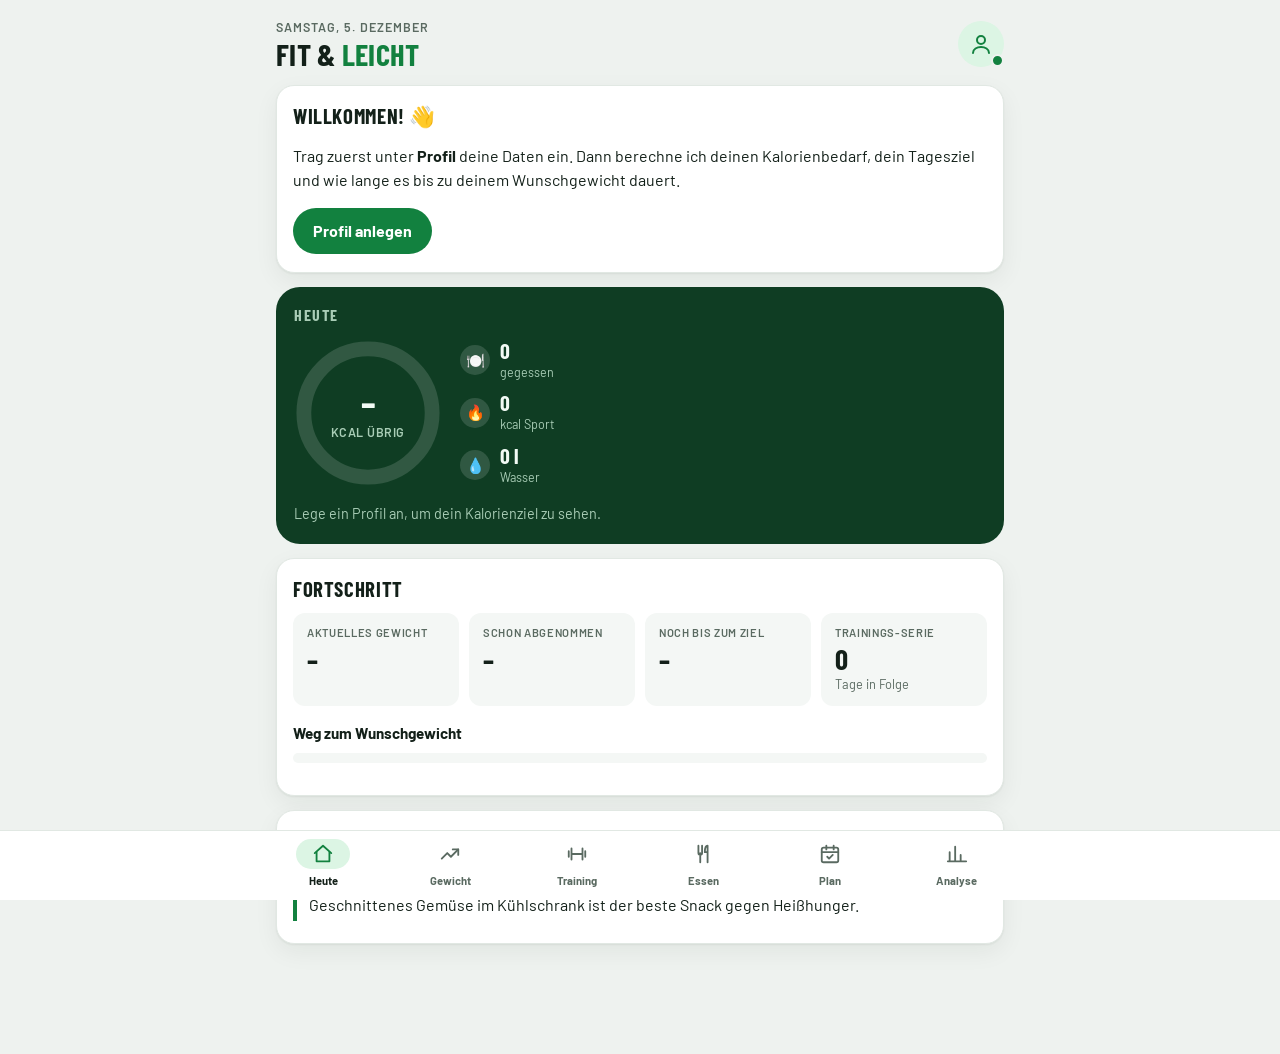
==== commit 5b9c05f8: "Analyse, neues Design und Android-Automatik Analyse (neuer Tab): - Zeitraum 7/30/90 Tage, Kennzahlen" ====
--- a/index.html
+++ b/index.html
@@ -3,7 +3,8 @@
 <head>
 <meta charset="utf-8">
 <meta name="viewport" content="width=device-width, initial-scale=1, viewport-fit=cover">
-<meta name="theme-color" content="#16a34a">
+<meta name="theme-color" content="#eef2ef" media="(prefers-color-scheme: light)">
+<meta name="theme-color" content="#0b110e" media="(prefers-color-scheme: dark)">
 <meta name="description" content="Abnehmen mit Sport: Kalorienrechner, Gewichtsverlauf, Trainings- und Ernährungstagebuch – funktioniert auch offline.">
 <meta name="apple-mobile-web-app-capable" content="yes">
 <meta name="mobile-web-app-capable" content="yes">
@@ -19,63 +20,114 @@
   @font-face { font-family: "Barlow"; font-style: normal; font-weight: 600; font-display: swap; src: url("fonts/barlow-600.woff2") format("woff2"); unicode-range: U+0000-00FF, U+0131, U+0152-0153, U+02BB-02BC, U+02C6, U+02DA, U+02DC, U+0304, U+0308, U+0329, U+2000-206F, U+20AC, U+2122, U+2191, U+2193, U+2212, U+2215, U+FEFF, U+FFFD; }
   @font-face { font-family: "Barlow"; font-style: normal; font-weight: 700; font-display: swap; src: url("fonts/barlow-700.woff2") format("woff2"); unicode-range: U+0000-00FF, U+0131, U+0152-0153, U+02BB-02BC, U+02C6, U+02DA, U+02DC, U+0304, U+0308, U+0329, U+2000-206F, U+20AC, U+2122, U+2191, U+2193, U+2212, U+2215, U+FEFF, U+FFFD; }
   @font-face { font-family: "Barlow Condensed"; font-style: normal; font-weight: 700; font-display: swap; src: url("fonts/barlow-condensed-700.woff2") format("woff2"); unicode-range: U+0000-00FF, U+0131, U+0152-0153, U+02BB-02BC, U+02C6, U+02DA, U+02DC, U+0304, U+0308, U+0329, U+2000-206F, U+20AC, U+2122, U+2191, U+2193, U+2212, U+2215, U+FEFF, U+FFFD; }
+  /* Sportlich-klar: kühles Grün-Grau als Grund, ruhige Karten, ein kräftiges dunkelgrünes „Anzeigetafel“-Panel für den Tag */
   :root {
     color-scheme: light;
-    --bg: #f4f6f5;
+    --bg: #eef2ef;
     --card: #ffffff;
-    --text: #17201b;
-    --muted: #5d6b63;
-    --line: #dfe5e1;
-    --accent: #16a34a;
-    --accent-soft: #dcfce7;
+    --card-2: #f4f7f5;
+    --text: #132019;
+    --muted: #5a6a61;
+    --line: #e1e8e3;
+    --accent: #12813f;
+    --accent-strong: #0b5d2c;
+    --accent-soft: #dcf5e4;
     --accent-text: #ffffff;
+    --energy: #d9480f;
+    --energy-soft: #ffe8d9;
     --warn: #b45309;
     --warn-soft: #fef3c7;
-    --danger: #dc2626;
-    --blue: #2563eb;
-    --blue-soft: #dbeafe;
-    --shadow: 0 1px 2px rgba(0,0,0,.05), 0 4px 16px rgba(0,0,0,.04);
-    --radius: 14px;
+    --danger: #d92d20;
+    --blue: #1d64d8;
+    --blue-soft: #dfeafd;
+    --hero-bg: #0f3d23;
+    --hero-text: #f2fbf5;
+    --hero-muted: #a9cdb6;
+    --hero-track: rgba(255, 255, 255, .14);
+    --hero-ring: #5ee38f;
+    --hero-over: #ff9a5c;
+    --heat-0: #e6ece8;
+    --heat-1: #c7ecd3;
+    --heat-2: #8fd8a8;
+    --heat-3: #4cb874;
+    --heat-4: #1f8f4b;
+    --heat-5: #0b5d2c;
+    --shadow: 0 1px 2px rgba(16, 40, 24, .06), 0 8px 24px rgba(16, 40, 24, .06);
+    --radius: 18px;
+    --radius-sm: 12px;
     --font-body: "Barlow", system-ui, -apple-system, "Segoe UI", Roboto, sans-serif;
     --font-display: "Barlow Condensed", "Arial Narrow", system-ui, sans-serif;
   }
   @media (prefers-color-scheme: dark) {
     :root:not([data-theme="light"]) {
-      --bg: #0f1412;
-      --card: #18201c;
-      --text: #e8efea;
-      --muted: #94a39a;
-      --line: #2a3530;
-      --accent: #22c55e;
-      --accent-soft: #14361f;
-      --accent-text: #06210f;
+      --bg: #0b110e;
+      --card: #141c17;
+      --card-2: #1b251f;
+      --text: #e6efe9;
+      --muted: #93a39a;
+      --line: #25312a;
+      --accent: #3ddc7c;
+      --accent-strong: #7ef0a8;
+      --accent-soft: #143524;
+      --accent-text: #052112;
+      --energy: #ff8a4c;
+      --energy-soft: #3a2113;
       --warn: #fbbf24;
       --warn-soft: #3a2c0a;
       --danger: #f87171;
-      --blue: #60a5fa;
-      --blue-soft: #172a45;
+      --blue: #6ea8ff;
+      --blue-soft: #15284a;
+      --hero-bg: #12321f;
+      --hero-text: #eefaf2;
+      --hero-muted: #9cc4ab;
+      --hero-track: rgba(255, 255, 255, .12);
+      --hero-ring: #5ee38f;
+      --hero-over: #ff9a5c;
+      --heat-0: #1e2923;
+      --heat-1: #1d4430;
+      --heat-2: #24663f;
+      --heat-3: #2f8a52;
+      --heat-4: #43b56c;
+      --heat-5: #7ee6a2;
       --shadow: none;
       color-scheme: dark;
     }
   }
   :root[data-theme="dark"] {
-    --bg: #0f1412;
-    --card: #18201c;
-    --text: #e8efea;
-    --muted: #94a39a;
-    --line: #2a3530;
-    --accent: #22c55e;
-    --accent-soft: #14361f;
-    --accent-text: #06210f;
+    --bg: #0b110e;
+    --card: #141c17;
+    --card-2: #1b251f;
+    --text: #e6efe9;
+    --muted: #93a39a;
+    --line: #25312a;
+    --accent: #3ddc7c;
+    --accent-strong: #7ef0a8;
+    --accent-soft: #143524;
+    --accent-text: #052112;
+    --energy: #ff8a4c;
+    --energy-soft: #3a2113;
     --warn: #fbbf24;
     --warn-soft: #3a2c0a;
     --danger: #f87171;
-    --blue: #60a5fa;
-    --blue-soft: #172a45;
+    --blue: #6ea8ff;
+    --blue-soft: #15284a;
+    --hero-bg: #12321f;
+    --hero-text: #eefaf2;
+    --hero-muted: #9cc4ab;
+    --hero-track: rgba(255, 255, 255, .12);
+    --hero-ring: #5ee38f;
+    --hero-over: #ff9a5c;
+    --heat-0: #1e2923;
+    --heat-1: #1d4430;
+    --heat-2: #24663f;
+    --heat-3: #2f8a52;
+    --heat-4: #43b56c;
+    --heat-5: #7ee6a2;
     --shadow: none;
     color-scheme: dark;
   }
   * { box-sizing: border-box; }
+  .sr-only { position: absolute; width: 1px; height: 1px; overflow: hidden; clip: rect(0 0 0 0); white-space: nowrap; }
   html { -webkit-text-size-adjust: 100%; padding-top: env(safe-area-inset-top, 0px); }
   [hidden] { display: none !important; }
   body {
@@ -83,208 +135,302 @@
     background: var(--bg);
     color: var(--text);
     font: 16px/1.5 var(--font-body);
-    padding-bottom: calc(84px + env(safe-area-inset-bottom, 0px));
-  }
+    padding-bottom: calc(88px + env(safe-area-inset-bottom, 0px));
+    -webkit-tap-highlight-color: transparent;
+  }
+
+  /* ---------- Kopfzeile ---------- */
   header {
-    padding: 20px 16px 8px;
-    max-width: 760px;
-    margin: 0 auto;
-  }
-  header h1 { margin: 0; font: 700 2rem/1.1 var(--font-display); letter-spacing: .01em; text-transform: uppercase; }
-  header .head-row { display: flex; align-items: baseline; justify-content: space-between; gap: 12px; flex-wrap: wrap; }
-  .sync { font-size: .8rem; color: var(--muted); display: inline-flex; align-items: center; gap: 6px; }
-  .sync::before { content: ""; width: 8px; height: 8px; border-radius: 50%; background: var(--muted); }
-  .sync.ok::before { background: var(--accent); }
-  .sync.busy::before { background: var(--warn); }
-  header p { margin: 2px 0 0; color: var(--muted); }
-  main { max-width: 760px; margin: 0 auto; padding: 8px 16px; }
+    max-width: 760px; margin: 0 auto; padding: 18px 16px 10px;
+    display: flex; align-items: center; gap: 12px;
+  }
+  header .grow { flex: 1; min-width: 0; }
+  .today-date { font-size: .78rem; font-weight: 600; letter-spacing: .08em; text-transform: uppercase; color: var(--muted); }
+  header h1 { margin: 2px 0 0; font: 700 1.9rem/1.05 var(--font-display); letter-spacing: .01em; text-transform: uppercase; text-wrap: balance; }
+  header h1 .brand { color: var(--accent); }
+  .avatar {
+    position: relative; flex: none; width: 46px; height: 46px; min-height: 0; padding: 0; border-radius: 50%;
+    background: var(--accent-soft); color: var(--accent); font: 700 1.3rem/1 var(--font-display);
+    display: grid; place-items: center;
+  }
+  .avatar svg { width: 24px; height: 24px; }
+  .sync {
+    position: absolute; right: 0; bottom: 0; width: 13px; height: 13px; border-radius: 50%;
+    background: var(--muted); border: 2px solid var(--bg);
+  }
+  .sync.ok { background: var(--accent); }
+  .sync.busy { background: var(--warn); }
+
+  main { max-width: 760px; margin: 0 auto; padding: 4px 16px 8px; }
   section.tab { display: none; }
-  section.tab.active { display: block; }
+  section.tab.active { display: block; animation: tab-in .22s ease-out; }
+  @keyframes tab-in { from { opacity: 0; transform: translateY(6px); } to { opacity: 1; transform: none; } }
+
+  /* ---------- Karten ---------- */
   .card {
     background: var(--card);
     border: 1px solid var(--line);
     border-radius: var(--radius);
     box-shadow: var(--shadow);
-    padding: 16px;
+    padding: 18px 16px;
     margin-bottom: 14px;
   }
-  .card h2 { margin: 0 0 10px; font: 700 1.3rem/1.2 var(--font-display); text-transform: uppercase; letter-spacing: .02em; text-wrap: balance; }
-  .card h3 { margin: 14px 0 6px; font-size: 1rem; }
+  .card-head { display: flex; align-items: baseline; justify-content: space-between; gap: 10px; margin-bottom: 12px; }
+  .card-head h2 { margin: 0; }
+  .card h2 { margin: 0 0 12px; font: 700 1.3rem/1.15 var(--font-display); text-transform: uppercase; letter-spacing: .03em; text-wrap: balance; }
+  .card h3 { margin: 16px 0 8px; font-size: .95rem; font-weight: 700; }
   .muted { color: var(--muted); font-size: .9rem; }
   .grid { display: grid; gap: 10px; grid-template-columns: repeat(auto-fit, minmax(140px, 1fr)); }
-  .stat {
-    background: var(--bg);
-    border-radius: 12px;
-    padding: 12px;
-  }
-  .stat .label { color: var(--muted); font-size: .8rem; }
-  .stat .value { font: 700 1.75rem/1.15 var(--font-display); font-variant-numeric: tabular-nums; }
-  .stat .label { text-transform: uppercase; letter-spacing: .05em; font-size: .72rem; font-weight: 600; }
+  .grid.two { grid-template-columns: repeat(2, minmax(0, 1fr)); }
+  .stat { background: var(--card-2); border-radius: var(--radius-sm); padding: 12px 14px; min-width: 0; }
+  .stat .label { color: var(--muted); text-transform: uppercase; letter-spacing: .06em; font-size: .7rem; font-weight: 600; }
+  .stat .value { font: 700 1.8rem/1.15 var(--font-display); }
   .stat .sub { font-size: .8rem; color: var(--muted); }
+  .delta { font-weight: 700; }
+  .delta.good { color: var(--accent); }
+  .delta.bad { color: var(--energy); }
+
+  /* ---------- Formulare & Buttons ---------- */
   .row { display: grid; gap: 10px; grid-template-columns: repeat(auto-fit, minmax(140px, 1fr)); margin-bottom: 10px; }
-  label { display: block; font-size: .85rem; color: var(--muted); margin-bottom: 4px; }
+  label { display: block; font-size: .82rem; font-weight: 600; color: var(--muted); margin-bottom: 4px; }
   input, select {
-    width: 100%;
-    font: inherit;
-    color: var(--text);
-    background: var(--bg);
-    border: 1px solid var(--line);
-    border-radius: 10px;
-    padding: 10px 12px;
-    min-height: 44px;
-  }
-  input:focus, select:focus { outline: 2px solid var(--accent); outline-offset: 1px; }
-  button:focus-visible { outline: 2px solid var(--accent); outline-offset: 2px; }
-  @media (prefers-reduced-motion: reduce) { .bar > div { transition: none; } }
+    width: 100%; font: inherit; color: var(--text);
+    background: var(--card-2); border: 1px solid var(--line); border-radius: var(--radius-sm);
+    padding: 10px 12px; min-height: 46px;
+  }
+  input:focus, select:focus { outline: 2px solid var(--accent); outline-offset: 1px; background: var(--card); }
+  button:focus-visible, a:focus-visible { outline: 2px solid var(--accent); outline-offset: 2px; }
   button {
-    font: inherit;
-    font-weight: 600;
-    border: 0;
-    border-radius: 10px;
-    padding: 10px 16px;
-    min-height: 44px;
-    background: var(--accent);
-    color: var(--accent-text);
-    cursor: pointer;
-  }
-  button.secondary { background: var(--bg); color: var(--text); border: 1px solid var(--line); }
-  button.icon { background: transparent; color: var(--muted); padding: 6px 10px; min-height: 36px; }
+    font: inherit; font-weight: 700; border: 0; border-radius: 999px;
+    padding: 10px 20px; min-height: 46px; background: var(--accent); color: var(--accent-text);
+    cursor: pointer; transition: transform .08s, filter .15s;
+  }
+  button:active { transform: scale(.97); }
+  button.secondary { background: var(--card-2); color: var(--text); border: 1px solid var(--line); }
+  button.icon { background: transparent; color: var(--muted); padding: 6px 10px; min-height: 36px; border-radius: 10px; }
   button.icon:hover { color: var(--danger); }
   .actions { display: flex; gap: 8px; flex-wrap: wrap; }
-  .bar { height: 12px; background: var(--bg); border-radius: 99px; overflow: hidden; }
-  .bar > div { height: 100%; background: var(--accent); border-radius: 99px; transition: width .4s; }
+  .actions button.secondary, a.gcal { min-height: 40px; padding: 8px 14px; font-size: .9rem; }
+  a.btn-link, a.gcal {
+    display: inline-flex; align-items: center; min-height: 46px; padding: 10px 18px;
+    border-radius: 999px; border: 1px solid var(--line); background: var(--card-2);
+    color: var(--text); font-weight: 700; text-decoration: none;
+  }
+  a.gcal.added { background: var(--accent-soft); color: var(--accent); border-color: transparent; }
+  .seg { display: flex; gap: 4px; padding: 4px; background: var(--card-2); border-radius: 999px; }
+  .seg button { flex: 1; min-width: 0; min-height: 38px; padding: 6px 8px; background: transparent; color: var(--muted); border: 0; font-size: .92rem; }
+  .seg button.on, .seg button.secondary.on { background: var(--card); color: var(--text); box-shadow: 0 1px 3px rgba(0,0,0,.12); }
+  .inline-form { display: flex; gap: 10px; align-items: flex-end; }
+  .inline-form .grow { flex: 1; min-width: 0; }
+  .stack { display: grid; gap: 10px; }
+
+  /* ---------- Fortschrittsbalken ---------- */
+  .bar { height: 10px; background: var(--card-2); border-radius: 99px; overflow: hidden; }
+  .bar > div { height: 100%; background: var(--accent); border-radius: 99px; transition: width .5s cubic-bezier(.2,.8,.2,1); }
   .bar.blue > div { background: var(--blue); }
-  .bar.over > div { background: var(--danger); }
+  .bar.over > div { background: var(--energy); }
+
+  /* ---------- Heute-Panel ---------- */
+  .hero {
+    background: var(--hero-bg); color: var(--hero-text); border-radius: 24px;
+    padding: 20px 18px; margin-bottom: 14px; display: grid; gap: 16px;
+  }
+  .hero-top { display: grid; grid-template-columns: auto 1fr; gap: 18px; align-items: center; }
+  .ring { position: relative; width: 148px; height: 148px; }
+  .ring svg { width: 100%; height: 100%; transform: rotate(-90deg); }
+  .ring .track { stroke: var(--hero-track); }
+  .ring .prog { stroke: var(--hero-ring); transition: stroke-dashoffset .7s cubic-bezier(.2,.8,.2,1); }
+  .ring.over .prog { stroke: var(--hero-over); }
+  .ring-center { position: absolute; inset: 0; display: grid; place-content: center; text-align: center; }
+  .ring-center .big { font: 700 2.4rem/1 var(--font-display); }
+  .ring-center .small { font-size: .78rem; color: var(--hero-muted); font-weight: 600; letter-spacing: .04em; text-transform: uppercase; margin-top: 2px; }
+  .hero-stats { display: grid; gap: 10px; min-width: 0; }
+  .hero-stat { display: grid; grid-template-columns: 30px 1fr; gap: 0 10px; align-items: center; }
+  .hero-stat .ico { grid-row: span 2; width: 30px; height: 30px; border-radius: 50%; display: grid; place-items: center; background: var(--hero-track); font-size: .95rem; }
+  .hero-stat strong { font: 700 1.35rem/1.1 var(--font-display); }
+  .hero-stat span { font-size: .78rem; color: var(--hero-muted); }
+  .hero p { margin: 0; font-size: .9rem; color: var(--hero-muted); }
+  .hero h2 { margin: 0; font: 700 1rem/1 var(--font-display); letter-spacing: .1em; text-transform: uppercase; color: var(--hero-muted); }
+  @media (max-width: 360px) { .hero-top { grid-template-columns: 1fr; justify-items: center; } }
+
+  /* ---------- Listen ---------- */
   ul.list { list-style: none; margin: 0; padding: 0; }
-  ul.list li {
-    display: flex; align-items: center; gap: 10px;
-    padding: 10px 0; border-bottom: 1px solid var(--line);
-  }
+  ul.list li { display: flex; align-items: center; gap: 10px; padding: 11px 0; border-bottom: 1px solid var(--line); }
   ul.list li:last-child { border-bottom: 0; }
   ul.list .grow { flex: 1; min-width: 0; }
   ul.list .title { font-weight: 600; overflow-wrap: anywhere; }
   .num { font-variant-numeric: tabular-nums; white-space: nowrap; }
-  .pill {
-    display: inline-block; padding: 2px 10px; border-radius: 99px;
-    font-size: .8rem; font-weight: 600; background: var(--accent-soft); color: var(--accent);
-  }
-  .pill.warn { background: var(--warn-soft); color: var(--warn); }
+  .pill { display: inline-block; padding: 2px 10px; border-radius: 99px; font-size: .8rem; font-weight: 700; background: var(--accent-soft); color: var(--accent); }
+  .pill.warn { background: var(--energy-soft); color: var(--energy); }
   .pill.blue { background: var(--blue-soft); color: var(--blue); }
-  .note { background: var(--warn-soft); color: var(--warn); border-radius: 10px; padding: 10px 12px; font-size: .9rem; margin-top: 10px; }
-  .empty { color: var(--muted); text-align: center; padding: 16px 0; }
-  .chart-wrap { width: 100%; overflow: hidden; }
-  .chart-wrap svg { width: 100%; height: auto; display: block; }
+  .note { background: var(--warn-soft); color: var(--warn); border-radius: var(--radius-sm); padding: 10px 12px; font-size: .9rem; margin-top: 10px; }
+  .empty { color: var(--muted); text-align: center; padding: 18px 0; }
+
+  .todo li { gap: 12px; }
+  .todo .check {
+    width: 28px; height: 28px; border-radius: 50%; flex: none;
+    border: 2px solid var(--line); display: grid; place-items: center;
+    font-size: .85rem; font-weight: 700; color: var(--accent-text); transition: background .2s;
+  }
+  .todo li.done .check { background: var(--accent); border-color: var(--accent); }
+  .todo li.done .title { color: var(--muted); text-decoration: line-through; text-decoration-color: var(--line); }
+  .todo button { min-height: 36px; padding: 6px 14px; font-size: .88rem; }
+  .todo-progress { font: 700 1rem/1 var(--font-display); color: var(--muted); letter-spacing: .04em; }
+
+  /* ---------- Diagramme ---------- */
+  .chart-wrap { position: relative; width: 100%; }
+  .chart-wrap svg { width: 100%; height: auto; display: block; overflow: visible; touch-action: pan-y; }
+  .chart-tip {
+    position: absolute; pointer-events: none; z-index: 5; transform: translate(-50%, -100%);
+    background: var(--text); color: var(--bg); border-radius: 8px; padding: 6px 10px;
+    font-size: .8rem; line-height: 1.3; white-space: nowrap; box-shadow: 0 4px 14px rgba(0,0,0,.18);
+  }
+  .chart-tip strong { display: block; font-size: .9rem; }
+  .legend { display: flex; flex-wrap: wrap; align-items: center; gap: 4px 14px; margin-top: 8px; font-size: .82rem; color: var(--muted); }
+  .legend span { display: inline-flex; align-items: center; gap: 6px; }
+  .sw { width: 12px; height: 12px; border-radius: 3px; display: inline-block; }
+  .sw.line { height: 3px; width: 16px; border-radius: 2px; }
+  .sw.ref { height: 0; width: 16px; border-top: 2px solid var(--muted); border-radius: 0; }
+  .sw.dot { width: 10px; height: 10px; border-radius: 50%; border: 2px solid var(--accent); background: var(--card); }
+
+  /* ---------- Wasser ---------- */
   .water { display: flex; flex-wrap: wrap; gap: 6px; margin: 10px 0; }
   .glass {
-    width: 34px; height: 42px; border-radius: 4px 4px 10px 10px;
+    width: 34px; height: 42px; border-radius: 4px 4px 12px 12px;
     border: 2px solid var(--blue); background: transparent; padding: 0; min-height: 0;
+    transition: background .2s;
   }
   .glass.full { background: var(--blue); }
-  .day { border-bottom: 1px solid var(--line); padding: 10px 0; }
+
+  /* ---------- Plan ---------- */
+  .day { border-bottom: 1px solid var(--line); padding: 12px 0; }
   .day:last-child { border-bottom: 0; }
   .day-head { display: flex; align-items: center; gap: 10px; }
   .day-head input[type=checkbox] { width: 24px; height: 24px; min-height: 0; accent-color: var(--accent); flex: none; }
   .day-head .grow { flex: 1; }
   .day.done .day-title { text-decoration: line-through; color: var(--muted); }
-  .day.today { background: var(--accent-soft); margin: 0 -16px; padding: 10px 16px; }
+  .day.today { background: var(--accent-soft); margin: 0 -16px; padding: 12px 16px; }
   .day ul { margin: 6px 0 0 34px; padding-left: 16px; color: var(--muted); font-size: .9rem; }
-  nav.tabs {
-    position: fixed; left: 0; right: 0; bottom: 0;
-    background: var(--card); border-top: 1px solid var(--line);
-    display: flex; justify-content: center;
-    padding-bottom: env(safe-area-inset-bottom);
-    z-index: 10;
-  }
-  nav.tabs .inner { display: flex; width: 100%; max-width: 760px; }
-  nav.tabs button {
-    flex: 1; background: transparent; color: var(--muted);
-    border-radius: 0; padding: 8px 2px; min-height: 60px;
-    font-size: .72rem; font-weight: 600;
-    display: flex; flex-direction: column; align-items: center; gap: 2px;
-  }
-  nav.tabs button svg { width: 22px; height: 22px; }
-  nav.tabs button.active { color: var(--accent); }
-  .tip { border-left: 4px solid var(--accent); padding: 4px 0 4px 12px; margin: 10px 0; }
-  .tip strong { display: block; }
-  a.btn-link {
-    display: inline-flex; align-items: center; min-height: 44px; padding: 10px 16px;
-    border-radius: 10px; border: 1px solid var(--line); background: var(--bg);
-    color: var(--text); font-weight: 600; text-decoration: none;
-  }
-  .todo li { gap: 12px; }
-  .todo .check {
-    width: 26px; height: 26px; border-radius: 50%; flex: none;
-    border: 2px solid var(--line); display: grid; place-items: center;
-    font-size: .85rem; font-weight: 700; color: var(--accent-text);
-  }
-  .todo li.done .check { background: var(--accent); border-color: var(--accent); }
-  .todo li.done .title { color: var(--muted); }
-  .todo button { min-height: 36px; padding: 6px 12px; font-size: .9rem; }
-  .rem-row { display: grid; grid-template-columns: 24px 1fr auto; gap: 12px; align-items: center; padding: 8px 0; border-bottom: 1px solid var(--line); }
+  .rem-row { display: grid; grid-template-columns: 24px 1fr auto; gap: 12px; align-items: center; padding: 10px 0; border-bottom: 1px solid var(--line); }
   .rem-row:last-of-type { border-bottom: 0; }
   .rem-row input[type=checkbox] { width: 24px; height: 24px; min-height: 0; accent-color: var(--accent); }
   .rem-row label { margin: 0; color: var(--text); font-size: 1rem; font-weight: 600; }
   .rem-row label small { display: block; color: var(--muted); font-weight: 400; font-size: .85rem; }
   .rem-row input[type=time], .rem-row select { width: auto; min-width: 7.5rem; }
+
+  /* ---------- Navigation (Android-Stil) ---------- */
+  nav.tabs {
+    position: fixed; left: 0; right: 0; bottom: 0; z-index: 10;
+    background: var(--card); border-top: 1px solid var(--line);
+    display: flex; justify-content: center; padding-bottom: env(safe-area-inset-bottom, 0px);
+  }
+  nav.tabs .inner { display: flex; width: 100%; max-width: 760px; }
+  nav.tabs button {
+    flex: 1; min-width: 0; background: transparent; color: var(--muted);
+    border-radius: 0; padding: 8px 0 10px; min-height: 66px; font-size: .7rem; font-weight: 700;
+    display: flex; flex-direction: column; align-items: center; gap: 4px;
+  }
+  nav.tabs button:active { transform: none; }
+  nav.tabs .pillbg { width: 54px; height: 30px; border-radius: 999px; display: grid; place-items: center; transition: background .2s; }
+  nav.tabs button svg { width: 22px; height: 22px; }
+  nav.tabs button.active { color: var(--text); }
+  nav.tabs button.active .pillbg { background: var(--accent-soft); color: var(--accent); }
+
+  /* ---------- Toast ---------- */
   .toast {
-    position: fixed; left: 16px; right: 16px; bottom: calc(76px + env(safe-area-inset-bottom, 0px));
+    position: fixed; left: 16px; right: 16px; bottom: calc(80px + env(safe-area-inset-bottom, 0px));
     max-width: 728px; margin: 0 auto; z-index: 20;
-    background: var(--text); color: var(--bg); border-radius: 12px; padding: 12px 16px;
-    display: flex; gap: 12px; align-items: center; box-shadow: 0 8px 24px rgba(0,0,0,.2);
-  }
+    background: var(--text); color: var(--bg); border-radius: 14px; padding: 12px 14px 12px 16px;
+    display: flex; gap: 12px; align-items: center; box-shadow: 0 10px 30px rgba(0,0,0,.25);
+    animation: toast-in .25s cubic-bezier(.2,.8,.2,1);
+  }
+  @keyframes toast-in { from { opacity: 0; transform: translateY(12px); } to { opacity: 1; transform: none; } }
   .toast .grow { flex: 1; min-width: 0; }
   .toast button { background: transparent; color: var(--bg); min-height: 36px; padding: 6px 8px; }
-  .toast #toast-action { border: 1px solid currentColor; padding: 6px 12px; white-space: nowrap; }
+  .toast #toast-action { border: 1px solid currentColor; padding: 6px 14px; white-space: nowrap; }
+
+  /* ---------- Tagesauswahl ---------- */
   .daynav {
     display: flex; align-items: center; gap: 10px; margin-bottom: 14px;
-    background: var(--card); border: 1px solid var(--line); border-radius: var(--radius); padding: 8px;
-  }
-  .daynav .grow { flex: 1; text-align: center; min-width: 0; }
-  .daynav button { min-width: 48px; font-size: 1.4rem; line-height: 1; padding: 6px 12px; }
+    background: var(--card); border: 1px solid var(--line); border-radius: 999px; padding: 6px;
+    box-shadow: var(--shadow);
+  }
+  .daynav .grow { flex: 1; text-align: center; min-width: 0; line-height: 1.2; }
+  .daynav .muted { font-size: .8rem; }
+  .daynav button { width: 44px; min-height: 44px; font-size: 1.4rem; line-height: 1; padding: 0; }
   .daynav button:disabled { opacity: .35; cursor: default; }
-  .legend { display: flex; flex-wrap: wrap; align-items: center; gap: 4px 8px; margin-top: 6px; }
-  .lg-dot { width: 9px; height: 9px; border-radius: 50%; border: 2px solid var(--accent); display: inline-block; }
-  .lg-line { width: 18px; height: 3px; background: var(--accent); border-radius: 2px; display: inline-block; margin-left: 8px; }
-  .lg-goal { width: 18px; height: 0; border-top: 2px dashed var(--blue); display: inline-block; margin-left: 8px; }
-  .stack { display: grid; gap: 10px; }
+
+  /* ---------- Timer ---------- */
   .tm-custom { grid-template-columns: repeat(3, minmax(0, 1fr)); margin: 0; }
-  .inline-form { display: flex; gap: 10px; align-items: flex-end; }
-  .inline-form .grow { flex: 1; min-width: 0; }
-  .timer {
-    margin: 14px 0; padding: 18px 12px; border-radius: 14px; text-align: center;
-    background: var(--bg); display: grid; gap: 4px;
-  }
-  .timer[data-phase="work"] { background: var(--accent); color: var(--accent-text); }
+  .timer { margin: 14px 0; padding: 20px 12px; border-radius: var(--radius); text-align: center; background: var(--card-2); display: grid; gap: 4px; transition: background .3s, color .3s; }
+  .timer[data-phase="work"] { background: var(--hero-bg); color: var(--hero-text); }
   .timer[data-phase="rest"] { background: var(--blue-soft); color: var(--blue); }
-  .timer[data-phase="prep"] { background: var(--warn-soft); color: var(--warn); }
+  .timer[data-phase="prep"] { background: var(--energy-soft); color: var(--energy); }
   .timer[data-phase="done"] { background: var(--accent-soft); color: var(--accent); }
-  .tm-phase { font: 700 1.2rem/1 var(--font-display); text-transform: uppercase; letter-spacing: .08em; }
-  .tm-time { font: 700 clamp(4rem, 22vw, 7rem)/1 var(--font-display); font-variant-numeric: tabular-nums; }
+  .tm-phase { font: 700 1.15rem/1 var(--font-display); text-transform: uppercase; letter-spacing: .1em; }
+  .tm-time { font: 700 clamp(4.2rem, 24vw, 7.5rem)/1 var(--font-display); font-variant-numeric: tabular-nums; }
   .tm-round { font-weight: 600; opacity: .85; }
-  .timer .bar { margin-top: 8px; background: rgba(127,127,127,.2); }
-  .timer[data-phase="work"] .bar > div { background: var(--accent-text); }
+  .timer .bar { margin-top: 8px; background: rgba(127,127,127,.22); }
+  .timer[data-phase="work"] .bar > div { background: var(--hero-ring); }
+
+  /* ---------- Erfolge ---------- */
   .badges { display: grid; grid-template-columns: repeat(auto-fill, minmax(140px, 1fr)); gap: 8px; }
-  .badge {
-    display: flex; gap: 8px; align-items: center; padding: 10px; border-radius: 12px;
-    background: var(--bg); color: var(--muted); font-size: .85rem; line-height: 1.25; min-width: 0;
-  }
-  .badge .ico { font-size: 1.4rem; filter: grayscale(1); opacity: .4; flex: none; }
+  .badge { display: flex; gap: 10px; align-items: center; padding: 10px 12px; border-radius: var(--radius-sm); background: var(--card-2); color: var(--muted); font-size: .85rem; line-height: 1.25; min-width: 0; }
+  .badge .ico { font-size: 1.4rem; filter: grayscale(1); opacity: .35; flex: none; }
   .badge.got { background: var(--accent-soft); color: var(--text); }
   .badge.got .ico { filter: none; opacity: 1; }
   .badge strong { display: block; }
-  .seg { display: flex; gap: 6px; flex-wrap: wrap; }
-  .seg button { flex: 1; min-width: 0; padding: 10px 8px; }
-  .seg button.secondary.on { background: var(--accent-soft); color: var(--accent); border-color: var(--accent); }
+
+  /* ---------- Analyse ---------- */
+  .kpis { display: grid; gap: 10px; grid-template-columns: repeat(2, minmax(0, 1fr)); }
+  .heat { display: grid; grid-template-columns: repeat(7, minmax(0, 1fr)); gap: 4px; max-width: 420px; }
+  .heat .dow { font-size: .7rem; color: var(--muted); text-align: center; font-weight: 600; }
+  .heat button { aspect-ratio: 1; min-height: 0; padding: 0; border-radius: 6px; background: var(--heat-0); max-width: 100%; }
+  .heat button.blank { visibility: hidden; }
+  .heat button[data-l="1"] { background: var(--heat-1); }
+  .heat button[data-l="2"] { background: var(--heat-2); }
+  .heat button[data-l="3"] { background: var(--heat-3); }
+  .heat button[data-l="4"] { background: var(--heat-4); }
+  .heat button[data-l="5"] { background: var(--heat-5); }
+  .heat button.today { outline: 2px solid var(--text); outline-offset: 1px; }
+  .heat-scale { display: flex; align-items: center; gap: 4px; font-size: .78rem; color: var(--muted); margin-top: 8px; }
+  .heat-scale i { width: 14px; height: 14px; border-radius: 4px; display: inline-block; }
+  .heat-detail { min-height: 1.5em; margin-top: 8px; font-size: .9rem; }
+  .insights { list-style: none; margin: 0; padding: 0; display: grid; gap: 10px; }
+  .insights li { display: grid; grid-template-columns: 34px 1fr; gap: 10px; align-items: start; }
+  .insights .ico { width: 34px; height: 34px; border-radius: 10px; display: grid; place-items: center; background: var(--card-2); font-size: 1.05rem; }
+  .insights strong { display: block; }
+  .insights span { color: var(--muted); font-size: .9rem; }
+  details.table { margin-top: 4px; }
+  details.table summary { cursor: pointer; font-weight: 700; padding: 8px 0; color: var(--accent); }
+  .table-wrap { overflow-x: auto; }
+  .table-wrap table { width: 100%; border-collapse: collapse; font-size: .85rem; }
+  .table-wrap th, .table-wrap td { padding: 6px 8px; border-bottom: 1px solid var(--line); text-align: right; white-space: nowrap; font-variant-numeric: tabular-nums; }
+  .table-wrap th:first-child, .table-wrap td:first-child { text-align: left; }
+  .table-wrap th { color: var(--muted); font-weight: 600; font-size: .75rem; text-transform: uppercase; letter-spacing: .04em; }
+
+  .tip { border-left: 4px solid var(--accent); padding: 4px 0 4px 12px; margin: 4px 0; }
+  .tip strong { display: block; }
+  .review { border: 2px solid var(--accent); }
+
+  @media (prefers-reduced-motion: reduce) {
+    *, *::before, *::after { animation: none !important; transition: none !important; }
+  }
 </style>
 </head>
 <body>
 
 <header>
-  <div class="head-row">
-    <h1>Fit &amp; Leicht</h1>
-    <span class="sync" id="sync" aria-live="polite"></span>
+  <div class="grow">
+    <div class="today-date" id="today-date"></div>
+    <h1 id="greeting">Fit &amp; <span class="brand">Leicht</span></h1>
   </div>
-  <p id="greeting">Dein persönlicher Abnehm-Begleiter</p>
+  <button type="button" class="avatar" id="avatar" aria-label="Profil öffnen">
+    <svg id="avatar-ico" viewBox="0 0 24 24" fill="none" stroke="currentColor" stroke-width="2" stroke-linecap="round" stroke-linejoin="round"><circle cx="12" cy="8" r="4"/><path d="M4 21c0-4 4-6 8-6s8 2 8 6"/></svg>
+    <span id="avatar-initial" hidden></span>
+    <span class="sync" id="sync" aria-hidden="true"></span>
+  </button>
+  <span class="sr-only" id="sync-text" aria-live="polite"></span>
 </header>
 
 <main>
@@ -297,38 +443,41 @@
       <button data-goto="profile">Profil anlegen</button>
     </div>
 
+    <section class="hero" aria-label="Heute">
+      <h2>Heute</h2>
+      <div class="hero-top">
+        <div class="ring" id="h-ring">
+          <svg viewBox="0 0 120 120" aria-hidden="true">
+            <circle class="track" cx="60" cy="60" r="52" fill="none" stroke-width="12"/>
+            <circle class="prog" id="h-ring-prog" cx="60" cy="60" r="52" fill="none" stroke-width="12" stroke-linecap="round" stroke-dasharray="326.73" stroke-dashoffset="326.73"/>
+          </svg>
+          <div class="ring-center">
+            <div class="big" id="h-remaining">–</div>
+            <div class="small" id="h-remaining-label">kcal übrig</div>
+          </div>
+        </div>
+        <div class="hero-stats">
+          <div class="hero-stat"><span class="ico" aria-hidden="true">🍽️</span><strong id="h-eaten">0</strong><span id="h-target">gegessen</span></div>
+          <div class="hero-stat"><span class="ico" aria-hidden="true">🔥</span><strong id="h-burned">0</strong><span id="h-minutes">kcal Sport</span></div>
+          <div class="hero-stat"><span class="ico" aria-hidden="true">💧</span><strong id="h-water">0 l</strong><span id="h-water-goal">Wasser</span></div>
+        </div>
+      </div>
+      <p id="h-cal-text"></p>
+    </section>
+
     <div class="card" id="todo-card" hidden>
-      <h2>Heute zu tun</h2>
+      <div class="card-head"><h2>Heute zu tun</h2><span class="todo-progress" id="todo-progress"></span></div>
       <ul class="list todo" id="todo-list"></ul>
     </div>
 
-    <div class="card">
-      <h2>Heute</h2>
-      <div class="grid">
-        <div class="stat">
-          <div class="label">Noch verfügbar</div>
-          <div class="value" id="h-remaining">–</div>
-          <div class="sub">kcal</div>
-        </div>
-        <div class="stat">
-          <div class="label">Gegessen</div>
-          <div class="value" id="h-eaten">0</div>
-          <div class="sub" id="h-target">Ziel: –</div>
-        </div>
-        <div class="stat">
-          <div class="label">Verbrannt (Sport)</div>
-          <div class="value" id="h-burned">0</div>
-          <div class="sub" id="h-minutes">0 Min. Training</div>
-        </div>
-        <div class="stat">
-          <div class="label">Wasser</div>
-          <div class="value" id="h-water">0 l</div>
-          <div class="sub" id="h-water-goal">Ziel: –</div>
-        </div>
+    <div class="card review" id="review-card" hidden>
+      <div class="card-head"><h2 id="review-title">Deine Woche</h2></div>
+      <div class="grid two" id="review-stats"></div>
+      <p class="muted" id="review-text" style="margin:10px 0 0"></p>
+      <div class="actions review-close" style="margin-top:12px">
+        <button type="button" id="review-open">Zur Analyse</button>
+        <button type="button" class="secondary" id="review-dismiss">Schließen</button>
       </div>
-      <h3>Kalorien</h3>
-      <div class="bar" id="h-cal-bar"><div style="width:0"></div></div>
-      <p class="muted" id="h-cal-text"></p>
     </div>
 
     <div class="card">
@@ -399,7 +548,7 @@
     <div class="card">
       <h2>Verlauf</h2>
       <div class="chart-wrap" id="weight-chart"></div>
-      <p class="muted legend" id="chart-legend" hidden><span class="lg-dot"></span> Messung <span class="lg-line"></span> Trend (7-Tage-Schnitt) <span class="lg-goal"></span> Ziel</p>
+      <div class="legend" id="chart-legend" hidden><span><i class="sw dot"></i>Messung</span><span><i class="sw line" style="background:var(--accent)"></i>Trend (7-Tage-Schnitt)</span><span><i class="sw ref"></i>Ziel</span></div>
       <div class="grid" style="margin-top:12px">
         <div class="stat">
           <div class="label">BMI</div>
@@ -640,10 +789,14 @@
         <input type="time" id="r-food-time" aria-label="Uhrzeit Essen eintragen">
       </div>
 
-      <h3>Im Handy-Kalender (empfohlen)</h3>
-      <p class="muted">Klingelt auch, wenn die App geschlossen ist, und braucht kein Internet. Tippe auf den Button, öffne die Datei und wähle „Alle hinzufügen“. Wenn du Zeiten oder deinen Plan änderst, importiere die Datei neu und lösche die alten Termine.</p>
+      <h3>Android: Google Kalender (empfohlen)</h3>
+      <p class="muted">Tippe nacheinander auf jeden Button. Google Kalender öffnet sich mit dem fertigen Termin, du tippst nur noch auf <strong>Speichern</strong>. Danach klingelt das Handy jeden Tag, auch wenn die App geschlossen ist. Tipp: Stell in Google Kalender bei der Benachrichtigung „Zum Zeitpunkt des Termins“ ein.</p>
+      <div class="actions" id="gcal-links"></div>
+
+      <h3>Andere Kalender (.ics-Datei)</h3>
+      <p class="muted">Für Samsung-Kalender, iPhone oder Google Kalender am PC (Einstellungen → Importieren). Öffne die Datei und wähle „Alle hinzufügen“. Wenn du Zeiten oder deinen Plan änderst, importiere die Datei neu und lösche die alten Termine.</p>
       <div class="actions">
-        <button type="button" id="ics-btn">In den Kalender übernehmen</button>
+        <button type="button" class="secondary" id="ics-btn">Kalender-Datei erstellen</button>
       </div>
 
       <h3>Benachrichtigungen der App</h3>
@@ -659,6 +812,65 @@
       <p><strong>Ausdauer:</strong> Verbrennt zusätzlich Kalorien und stärkt Herz und Kreislauf.</p>
       <p><strong>Alltagsbewegung:</strong> 8.000–10.000 Schritte am Tag machen einen großen Unterschied.</p>
       <p class="muted">Bei Vorerkrankungen, Schmerzen oder starkem Übergewicht sprich vor dem Start mit deiner Ärztin oder deinem Arzt.</p>
+    </div>
+  </section>
+
+  <!-- ============ ANALYSE ============ -->
+  <section class="tab" id="tab-stats">
+    <div class="seg" id="range-seg" role="group" aria-label="Zeitraum" style="margin-bottom:14px">
+      <button type="button" data-range="7">7 Tage</button>
+      <button type="button" data-range="30" class="on">30 Tage</button>
+      <button type="button" data-range="90">90 Tage</button>
+    </div>
+
+    <div class="card">
+      <h2>Auf einen Blick</h2>
+      <div class="kpis" id="kpis"></div>
+    </div>
+
+    <div class="card">
+      <h2>Erkenntnisse</h2>
+      <ul class="insights" id="insights"></ul>
+    </div>
+
+    <div class="card">
+      <h2>Gewohnheiten</h2>
+      <p class="muted" style="margin-top:-6px">Jedes Feld ist ein Tag. Je dunkler, desto mehr hast du geschafft: Wiegen, Training, Wasser, Schritte, Essen eintragen.</p>
+      <div class="heat" id="heat"></div>
+      <div class="heat-scale" aria-hidden="true">weniger <i style="background:var(--heat-0)"></i><i style="background:var(--heat-1)"></i><i style="background:var(--heat-2)"></i><i style="background:var(--heat-3)"></i><i style="background:var(--heat-4)"></i><i style="background:var(--heat-5)"></i> mehr</div>
+      <div class="heat-detail" id="heat-detail" aria-live="polite"></div>
+    </div>
+
+    <div class="card">
+      <h2>Gewicht</h2>
+      <div class="chart-wrap" id="ch-weight"></div>
+      <div class="legend" id="lg-weight"><span><i class="sw dot"></i>Messung</span><span><i class="sw line" style="background:var(--accent)"></i>Trend</span><span><i class="sw ref"></i>Ziel</span></div>
+    </div>
+
+    <div class="card">
+      <h2>Kalorien pro Tag</h2>
+      <div class="chart-wrap" id="ch-kcal"></div>
+      <div class="legend"><span><i class="sw" style="background:var(--accent)"></i>im Ziel</span><span><i class="sw" style="background:var(--energy)"></i>über Ziel</span><span><i class="sw ref"></i>Tagesziel</span></div>
+    </div>
+
+    <div class="card">
+      <h2>Training pro Woche</h2>
+      <div class="chart-wrap" id="ch-train"></div>
+      <div class="legend"><span><i class="sw ref"></i>WHO-Empfehlung 150 Min.</span></div>
+    </div>
+
+    <div class="card">
+      <h2>Schritte pro Tag</h2>
+      <div class="chart-wrap" id="ch-steps"></div>
+      <div class="legend"><span><i class="sw ref"></i>Ziel 8.000</span></div>
+    </div>
+
+    <div class="card">
+      <h2>Alle Werte</h2>
+      <details class="table">
+        <summary>Tabelle anzeigen</summary>
+        <div class="table-wrap" id="stats-table"></div>
+      </details>
     </div>
   </section>
 
@@ -762,7 +974,7 @@
       <h2>Daten sichern</h2>
       <p class="muted" id="storage-text">Deine Daten bleiben nur auf diesem Gerät gespeichert – auch ohne Internet. Mach ab und zu ein Backup. Damit kannst du die Daten auch auf ein anderes Gerät übertragen.</p>
       <div class="actions">
-        <button class="secondary" id="export-btn" type="button">Backup herunterladen</button>
+        <button class="secondary" id="export-btn" type="button">Backup speichern</button>
         <button class="secondary" id="import-btn" type="button">Backup laden</button>
         <input type="file" id="import-file" accept="application/json" hidden>
         <button class="secondary" id="reset-btn" type="button" style="color:var(--danger)">Alles löschen</button>
@@ -775,29 +987,29 @@
 
 <nav class="tabs" aria-label="Navigation">
   <div class="inner">
-    <button data-tab="home" class="active" aria-label="Übersicht">
-      <svg viewBox="0 0 24 24" fill="none" stroke="currentColor" stroke-width="2" stroke-linecap="round" stroke-linejoin="round"><path d="M3 11l9-8 9 8"/><path d="M5 10v10h14V10"/></svg>
-      Übersicht
+    <button data-tab="home" class="active" aria-label="Heute">
+      <span class="pillbg"><svg viewBox="0 0 24 24" fill="none" stroke="currentColor" stroke-width="2" stroke-linecap="round" stroke-linejoin="round"><path d="M3 11l9-8 9 8"/><path d="M5 10v10h14V10"/></svg></span>
+      Heute
     </button>
     <button data-tab="weight" aria-label="Gewicht">
-      <svg viewBox="0 0 24 24" fill="none" stroke="currentColor" stroke-width="2" stroke-linecap="round" stroke-linejoin="round"><path d="M3 17l6-6 4 4 8-8"/><path d="M15 7h6v6"/></svg>
+      <span class="pillbg"><svg viewBox="0 0 24 24" fill="none" stroke="currentColor" stroke-width="2" stroke-linecap="round" stroke-linejoin="round"><path d="M3 17l6-6 4 4 8-8"/><path d="M15 7h6v6"/></svg></span>
       Gewicht
     </button>
     <button data-tab="train" aria-label="Training">
-      <svg viewBox="0 0 24 24" fill="none" stroke="currentColor" stroke-width="2" stroke-linecap="round" stroke-linejoin="round"><path d="M6 6v12M18 6v12M3 9v6M21 9v6M6 12h12"/></svg>
+      <span class="pillbg"><svg viewBox="0 0 24 24" fill="none" stroke="currentColor" stroke-width="2" stroke-linecap="round" stroke-linejoin="round"><path d="M6 6v12M18 6v12M3 9v6M21 9v6M6 12h12"/></svg></span>
       Training
     </button>
     <button data-tab="food" aria-label="Ernährung">
-      <svg viewBox="0 0 24 24" fill="none" stroke="currentColor" stroke-width="2" stroke-linecap="round" stroke-linejoin="round"><path d="M7 3v8a2 2 0 0 0 4 0V3M9 11v10"/><path d="M17 21V3c-2 0-3 3-3 7h3"/></svg>
+      <span class="pillbg"><svg viewBox="0 0 24 24" fill="none" stroke="currentColor" stroke-width="2" stroke-linecap="round" stroke-linejoin="round"><path d="M7 3v8a2 2 0 0 0 4 0V3M9 11v10"/><path d="M17 21V3c-2 0-3 3-3 7h3"/></svg></span>
       Essen
     </button>
     <button data-tab="plan" aria-label="Plan">
-      <svg viewBox="0 0 24 24" fill="none" stroke="currentColor" stroke-width="2" stroke-linecap="round" stroke-linejoin="round"><rect x="3" y="5" width="18" height="16" rx="2"/><path d="M3 10h18M8 3v4M16 3v4"/><path d="M9 15l2 2 4-4"/></svg>
+      <span class="pillbg"><svg viewBox="0 0 24 24" fill="none" stroke="currentColor" stroke-width="2" stroke-linecap="round" stroke-linejoin="round"><rect x="3" y="5" width="18" height="16" rx="2"/><path d="M3 10h18M8 3v4M16 3v4"/><path d="M9 15l2 2 4-4"/></svg></span>
       Plan
     </button>
-    <button data-tab="profile" aria-label="Profil">
-      <svg viewBox="0 0 24 24" fill="none" stroke="currentColor" stroke-width="2" stroke-linecap="round" stroke-linejoin="round"><circle cx="12" cy="8" r="4"/><path d="M4 21c0-4 4-6 8-6s8 2 8 6"/></svg>
-      Profil
+    <button data-tab="stats" aria-label="Analyse">
+      <span class="pillbg"><svg viewBox="0 0 24 24" fill="none" stroke="currentColor" stroke-width="2" stroke-linecap="round" stroke-linejoin="round"><path d="M4 20V10M10 20V4M16 20v-7M22 20H2"/></svg></span>
+      Analyse
     </button>
   </div>
 </nav>
@@ -991,9 +1203,9 @@
   }
 
   function setStatus(cls, text) {
-    const s = $('sync');
-    s.className = 'sync ' + cls;
-    s.textContent = text;
+    $('sync').className = 'sync ' + cls;
+    $('avatar').title = 'Profil · ' + text;
+    $('sync-text').textContent = text;
   }
 
   function updateOnline() {
@@ -1083,6 +1295,8 @@
     renderFood();
     renderPlan();
     renderTodo();
+    renderReview();
+    if ($('tab-stats').classList.contains('active')) renderStats();
     renderSteps();
     renderBadges();
     renderReminders();
@@ -1094,7 +1308,16 @@
     const p = state.profile;
     const t = today();
     $('setup-hint').hidden = !loaded || !!p;
-    $('greeting').textContent = p && p.name ? 'Hallo ' + p.name + ', bleib dran! 💪' : 'Dein persönlicher Abnehm-Begleiter';
+    const now = new Date();
+    $('today-date').textContent = now.toLocaleDateString('de-DE', { weekday: 'long', day: 'numeric', month: 'long' });
+    const hour = now.getHours();
+    const hello = hour < 11 ? 'Guten Morgen' : hour < 18 ? 'Hallo' : 'Guten Abend';
+    if (p && p.name) $('greeting').textContent = hello + ', ' + p.name;
+    else $('greeting').replaceChildren(document.createTextNode('Fit & '), el('span', { class: 'brand', text: 'Leicht' }));
+    const initial = p && p.name ? p.name.trim().charAt(0).toUpperCase() : '';
+    $('avatar-initial').textContent = initial;
+    $('avatar-initial').hidden = !initial;
+    $('avatar-ico').style.display = initial ? 'none' : '';
 
     const eaten = state.foods.filter((f) => f.date === t).reduce((s, f) => s + f.kcal, 0);
     const todayWorkouts = state.workouts.filter((w) => w.date === t);
@@ -1102,27 +1325,34 @@
     const minutes = todayWorkouts.reduce((s, w) => s + w.min, 0);
     $('h-eaten').textContent = fmt(eaten);
     $('h-burned').textContent = fmt(burned);
-    $('h-minutes').textContent = fmt(minutes) + ' Min. Training';
+    $('h-minutes').textContent = minutes ? 'kcal Sport · ' + fmt(minutes) + ' Min.' : 'kcal Sport';
 
     const glasses = state.water[t] || 0;
     $('h-water').textContent = fmt(glasses * 0.25, 2).replace(/,?0+$/, '') + ' l';
-    $('h-water-goal').textContent = c ? 'Ziel: ' + fmt(c.water / 1000, 1) + ' l' : 'Ziel: –';
-
-    const bar = $('h-cal-bar');
+    $('h-water-goal').textContent = c ? 'Wasser · Ziel ' + fmt(c.water / 1000, 1) + ' l' : 'Wasser';
+
+    const ring = $('h-ring');
+    const CIRC = 326.73;
     if (c) {
       const budget = c.target + burned;
       const remaining = budget - eaten;
-      $('h-remaining').textContent = fmt(remaining);
-      $('h-remaining').style.color = remaining < 0 ? 'var(--danger)' : '';
-      $('h-target').textContent = 'Ziel: ' + fmt(c.target) + ' kcal';
-      bar.firstElementChild.style.width = clamp(eaten / budget * 100, 0, 100) + '%';
-      bar.classList.toggle('over', remaining < 0);
-      $('h-cal-text').textContent = remaining >= 0
-        ? fmt(c.target) + ' kcal Tagesziel + ' + fmt(burned) + ' kcal durch Sport − ' + fmt(eaten) + ' kcal gegessen'
-        : 'Du liegst heute ' + fmt(-remaining) + ' kcal über deinem Ziel. Kein Problem – ein Spaziergang hilft, morgen geht\'s weiter.';
+      const over = remaining < 0;
+      $('h-remaining').textContent = fmt(Math.abs(remaining));
+      $('h-remaining-label').textContent = over ? 'kcal drüber' : 'kcal übrig';
+      $('h-target').textContent = 'gegessen · Ziel ' + fmt(c.target);
+      ring.classList.toggle('over', over);
+      $('h-ring-prog').style.strokeDashoffset = String(CIRC * (1 - clamp(eaten / budget, 0, 1)));
+      $('h-cal-text').textContent = !eaten
+        ? 'Noch nichts gegessen eingetragen. Dein Budget heute: ' + fmt(budget) + ' kcal.'
+        : over
+          ? 'Du liegst ' + fmt(-remaining) + ' kcal über deinem Ziel. Kein Problem: Ein Spaziergang hilft, morgen geht\'s weiter.'
+          : fmt(c.target) + ' Ziel + ' + fmt(burned) + ' Sport − ' + fmt(eaten) + ' gegessen';
     } else {
       $('h-remaining').textContent = '–';
-      $('h-target').textContent = 'Ziel: –';
+      $('h-remaining-label').textContent = 'kcal übrig';
+      $('h-target').textContent = 'gegessen';
+      ring.classList.remove('over');
+      $('h-ring-prog').style.strokeDashoffset = String(CIRC);
       $('h-cal-text').textContent = 'Lege ein Profil an, um dein Kalorienziel zu sehen.';
     }
 
@@ -1243,8 +1473,8 @@
     });
     if (p) {
       const gy = sy(p.goal);
-      add('line', { x1: L, x2: W - R, y1: gy, y2: gy, stroke: 'var(--blue)', 'stroke-width': 1.5, 'stroke-dasharray': '6 5' });
-      add('text', { x: W - R, y: gy - 6, 'text-anchor': 'end', 'font-size': 12, fill: 'var(--blue)' }, 'Ziel ' + fmt(p.goal, 1) + ' kg');
+      add('line', { x1: L, x2: W - R, y1: gy, y2: gy, stroke: 'var(--muted)', 'stroke-width': 1.5 });
+      add('text', { x: W - R, y: gy - 6, 'text-anchor': 'end', 'font-size': 12, 'font-weight': 600, fill: 'var(--muted)' }, 'Ziel ' + fmt(p.goal, 1) + ' kg');
     }
     const tpts = trend.map((t, i) => sx(xs[i]) + ',' + sy(t.trend)).join(' ');
     add('polygon', { points: `${sx(xs[0])},${H - B} ${tpts} ${sx(xs.at(-1))},${H - B}`, fill: 'var(--accent)', opacity: 0.12 });
@@ -1468,10 +1698,12 @@
     document.querySelectorAll('section.tab').forEach((s) => s.classList.toggle('active', s.id === 'tab-' + name));
     document.querySelectorAll('nav.tabs button').forEach((b) => b.classList.toggle('active', b.dataset.tab === name));
     window.scrollTo(0, 0);
+    if (name === 'stats') renderStats();
     try { sessionStorage.setItem('fit-leicht-tab', name); } catch (e) { /* ignorieren */ }
   }
   document.querySelectorAll('nav.tabs button').forEach((b) => b.addEventListener('click', () => showTab(b.dataset.tab)));
   document.querySelectorAll('[data-goto]').forEach((b) => b.addEventListener('click', () => showTab(b.dataset.goto)));
+  $('avatar').addEventListener('click', () => showTab('profile'));
 
   // ---------- Formulare ----------
   ACTIVITIES.forEach(([name, met]) => $('t-type').appendChild(el('option', { value: met, text: name })));
@@ -1509,13 +1741,16 @@
     const min = Number($('t-min').value);
     if (!(min > 0)) return;
     const met = Number(sel.value);
+    const date = $('t-date').value || today();
     state.workouts.push({
-      id: uid(), date: $('t-date').value || today(),
+      id: uid(), date,
       type: sel.options[sel.selectedIndex].text, min,
       kcal: workoutKcal(met, min, currentWeight())
     });
+    const ticked = markPlanDone(date);
     $('t-min').value = '';
     save();
+    showToast('Training gespeichert', min + ' Min. ' + sel.options[sel.selectedIndex].text + (ticked ? ' · Plan-Tag abgehakt ✓' : ''));
   });
 
   $('food-form').addEventListener('submit', (e) => {
@@ -1555,13 +1790,30 @@
   });
 
   // ---------- Backup ----------
-  $('export-btn').addEventListener('click', () => {
-    const blob = new Blob([JSON.stringify(state, null, 2)], { type: 'application/json' });
-    const a = el('a', { href: URL.createObjectURL(blob), download: 'fit-leicht-backup-' + today() + '.json' });
+  // Auf Android öffnet sich das Teilen-Menü → z. B. „In Drive speichern“. Sonst normaler Download.
+  async function exportBackup() {
+    const name = 'fit-leicht-backup-' + today() + '.json';
+    const json = JSON.stringify(state, null, 2);
+    const done = (msg) => {
+      state.lastBackup = today();
+      save();
+      $('backup-msg').textContent = msg;
+    };
+    try {
+      const file = new File([json], name, { type: 'application/json' });
+      if (navigator.canShare && navigator.canShare({ files: [file] })) {
+        await navigator.share({ files: [file], title: 'Fit & Leicht Backup' });
+        return done('Backup geteilt. Tipp: „In Drive speichern“ wählen, dann ist es sicher in deinem Google-Konto.');
+      }
+    } catch (e) {
+      if (e && e.name === 'AbortError') return; // Teilen abgebrochen
+    }
+    const a = el('a', { href: URL.createObjectURL(new Blob([json], { type: 'application/json' })), download: name });
     document.body.appendChild(a); a.click(); a.remove();
     setTimeout(() => URL.revokeObjectURL(a.href), 1000);
-    $('backup-msg').textContent = 'Backup wird heruntergeladen.';
-  });
+    done('Backup wird heruntergeladen.');
+  }
+  $('export-btn').addEventListener('click', exportBackup);
   $('import-btn').addEventListener('click', () => $('import-file').click());
   $('import-file').addEventListener('change', (e) => {
     const file = e.target.files[0];
@@ -1616,8 +1868,18 @@
         : { key: 'train', title: 'Training: ' + plan.title, sub: 'Laut deinem Wochenplan', done: plan.done || state.workouts.some((w) => w.date === t), tab: 'train' },
       { key: 'water', title: 'Wasser trinken', sub: glasses + ' von ' + goal + ' Gläsern', done: glasses >= goal, tab: 'food' },
       { key: 'steps', title: fmt(STEP_GOAL) + ' Schritte', sub: (state.steps[t] ? fmt(state.steps[t]) : 'Noch keine') + ' Schritte eingetragen', done: (state.steps[t] || 0) >= STEP_GOAL, tab: 'train' },
-      { key: 'food', title: 'Essen eintragen', sub: 'Mahlzeiten von heute', done: state.foods.some((f) => f.date === t), tab: 'food' }
-    ];
+      { key: 'food', title: 'Essen eintragen', sub: 'Mahlzeiten von heute', done: state.foods.some((f) => f.date === t), tab: 'food' },
+      backupDue() ? { key: 'backup', title: 'Backup machen', sub: state.lastBackup ? 'Letztes Backup: ' + fmtDate(state.lastBackup) : 'Noch nie gesichert', done: false, tab: 'profile' } : null
+    ].filter(Boolean);
+  }
+
+  // Backup fällig: nie gesichert und Daten älter als 7 Tage, oder letztes Backup älter als 14 Tage
+  function backupDue() {
+    const dates = state.weights.map((w) => w.date).concat(state.workouts.map((w) => w.date));
+    if (!dates.length) return false;
+    const days = (k) => (parseKey(today()) - parseKey(k)) / 864e5;
+    if (!state.lastBackup) return days(dates.sort()[0]) >= 7;
+    return days(state.lastBackup) >= 14;
   }
 
   function renderTodo() {
@@ -1625,7 +1887,9 @@
     if (!state.profile) return;
     const list = $('todo-list');
     list.replaceChildren();
-    todoItems().forEach((it) => {
+    const items = todoItems();
+    $('todo-progress').textContent = items.filter((i) => i.done).length + ' / ' + items.length;
+    items.forEach((it) => {
       list.appendChild(el('li', { class: it.done ? 'done' : '' }, [
         el('span', { class: 'check', 'aria-hidden': 'true', text: it.done ? '✓' : '' }),
         el('div', { class: 'grow' }, [
@@ -1646,6 +1910,7 @@
     $('r-water-on').checked = r.water.on; $('r-water-every').value = String(r.water.every);
     $('r-food-on').checked = r.food.on; $('r-food-time').value = r.food.time;
     renderNotifStatus();
+    renderGcal();
   }
 
   function renderNotifStatus() {
@@ -1813,6 +2078,66 @@
     return { text: lines.map(icsFold).join('\r\n') + '\r\n', count };
   }
 
+  // Google-Kalender-Links: öffnen auf Android direkt die Kalender-App mit fertigem Termin
+  function calendarEvents() {
+    const r = state.reminders;
+    const out = [];
+    const codes = ['MO', 'TU', 'WE', 'TH', 'FR', 'SA', 'SU'];
+    if (r.weigh.on) out.push({ key: 'weigh', label: 'Wiegen ' + r.weigh.time, title: 'Wiegen ⚖️', time: r.weigh.time, rrule: 'FREQ=DAILY', details: 'Morgens vor dem Frühstück wiegen und in Fit & Leicht eintragen.' });
+    if (r.train.on) {
+      const days = PLANS[state.plan.level].days.map((d, i) => [d, i]).filter(([d]) => !isRestDay(d[0]));
+      if (days.length) {
+        const names = ['Mo', 'Di', 'Mi', 'Do', 'Fr', 'Sa', 'So'];
+        out.push({ key: 'train', label: 'Training ' + r.train.time, title: 'Training 💪', time: r.train.time,
+          rrule: 'FREQ=WEEKLY;BYDAY=' + days.map(([, i]) => codes[i]).join(','),
+          firstIdx: days[0][1],
+          details: 'Dein Plan (' + PLANS[state.plan.level].label + '):\n' + days.map(([d, i]) => names[i] + ': ' + d[0]).join('\n') + '\n\nDetails in Fit & Leicht → Plan.' });
+      }
+    }
+    if (r.water.on) {
+      for (let h = 9; h <= 21; h += r.water.every) out.push({ key: 'water-' + h, label: 'Wasser ' + pad(h) + ':00', title: 'Wasser trinken 💧', time: pad(h) + ':00', rrule: 'FREQ=DAILY', details: 'Zeit für ein Glas Wasser.' });
+    }
+    if (r.food.on) out.push({ key: 'food', label: 'Essen ' + r.food.time, title: 'Essen eintragen 🍽️', time: r.food.time, rrule: 'FREQ=DAILY', details: 'Alle Mahlzeiten von heute in Fit & Leicht eintragen.' });
+    return out;
+  }
+
+  function gcalUrl(ev) {
+    const start = new Date();
+    if (ev.firstIdx !== undefined) start.setDate(start.getDate() + ((ev.firstIdx - ((start.getDay() + 6) % 7)) + 7) % 7);
+    const [h, m] = ev.time.split(':').map(Number);
+    const end = new Date(start.getFullYear(), start.getMonth(), start.getDate(), h, m + 15);
+    const fmtG = (d, hh, mm) => dateKey(d).replace(/-/g, '') + 'T' + pad(hh) + pad(mm) + '00';
+    let tz = '';
+    try { tz = Intl.DateTimeFormat().resolvedOptions().timeZone || ''; } catch (e) { /* ignorieren */ }
+    const q = new URLSearchParams({
+      action: 'TEMPLATE',
+      text: ev.title,
+      dates: fmtG(start, h, m) + '/' + fmtG(end, end.getHours(), end.getMinutes()),
+      details: ev.details,
+      recur: 'RRULE:' + ev.rrule
+    });
+    if (tz) q.set('ctz', tz);
+    return 'https://calendar.google.com/calendar/render?' + q.toString();
+  }
+
+  function renderGcal() {
+    const added = new Set(state.reminders.gcalAdded || []);
+    const evs = calendarEvents();
+    $('gcal-links').replaceChildren(...(evs.length ? evs.map((ev) => {
+      const sig = ev.key + '|' + ev.time + '|' + ev.rrule;
+      return el('a', {
+        class: 'gcal' + (added.has(sig) ? ' added' : ''), href: gcalUrl(ev), target: '_blank', rel: 'noopener',
+        text: (added.has(sig) ? '✓ ' : '+ ') + ev.label,
+        onclick: () => {
+          const list = new Set(state.reminders.gcalAdded || []);
+          list.add(sig);
+          state.reminders.gcalAdded = [...list];
+          save();
+        }
+      });
+    }) : [el('p', { class: 'muted', text: 'Schalte oben mindestens eine Erinnerung ein.' })]));
+  }
+
   $('ics-btn').addEventListener('click', () => {
     const { text, count } = buildIcs();
     if (!count) { showToast('Keine Erinnerung ausgewählt', 'Schalte oben mindestens eine Erinnerung ein.'); return; }
@@ -1985,6 +2310,7 @@
       label: 'Eintragen',
       fn: () => {
         state.workouts.push({ id: uid(), date: today(), type, min: minutes, kcal: workoutKcal(met, minutes, currentWeight()) });
+        markPlanDone(today());
         save();
         showToast('Training eingetragen', minutes + ' Min. ' + type);
       }
@@ -2063,6 +2389,429 @@
     }
   }
 
+  // ---------- Analyse ----------
+  let statsRange = 30;
+  const HABITS = ['Wiegen', 'Training', 'Wasser', 'Schritte', 'Essen'];
+  const DOW = ['Mo', 'Di', 'Mi', 'Do', 'Fr', 'Sa', 'So'];
+
+  function rangeKeys(n, endKey) {
+    const end = parseKey(endKey || today());
+    const out = [];
+    for (let i = n - 1; i >= 0; i--) { const d = new Date(end); d.setDate(d.getDate() - i); out.push(dateKey(d)); }
+    return out;
+  }
+
+  function dayStats(k) {
+    const c = calc();
+    const foods = state.foods.filter((f) => f.date === k);
+    const works = state.workouts.filter((w) => w.date === k);
+    const d = parseKey(k);
+    const idx = (d.getDay() + 6) % 7;
+    const planDone = (state.plan.done[dateKey(mondayOf(d))] || []).includes(idx);
+    const rest = isRestDay(PLANS[state.plan.level].days[idx][0]);
+    const glasses = state.water[k] || 0;
+    const waterGoal = c ? c.water / 250 : 8;
+    const steps = state.steps[k] || 0;
+    const weight = state.weights.find((w) => w.date === k);
+    const s = {
+      key: k,
+      kcal: foods.length ? foods.reduce((a, f) => a + f.kcal, 0) : null,
+      protein: foods.length ? foods.reduce((a, f) => a + (f.protein || 0), 0) : null,
+      workoutMin: works.reduce((a, w) => a + w.min, 0),
+      workoutCount: works.length,
+      steps: steps || null,
+      glasses,
+      weight: weight ? weight.kg : null,
+      habits: [!!weight, works.length > 0 || planDone || rest, glasses >= waterGoal, steps >= STEP_GOAL, foods.length > 0]
+    };
+    s.score = s.habits.filter(Boolean).length;
+    return s;
+  }
+
+  const avg = (arr) => arr.length ? arr.reduce((a, b) => a + b, 0) / arr.length : null;
+  const signed = (v, d) => (v > 0 ? '+' : v < 0 ? '−' : '±') + fmt(Math.abs(v), d);
+
+  function trendChange(fromKey, toKey) {
+    const tr = weightTrend().filter((t) => t.date >= fromKey && t.date <= toKey);
+    if (tr.length < 2) return null;
+    return { delta: tr.at(-1).trend - tr[0].trend, last: tr.at(-1).kg };
+  }
+
+  function summary(keys) {
+    const days = keys.map(dayStats);
+    const c = calc();
+    const foodDays = days.filter((d) => d.kcal !== null);
+    const works = state.workouts.filter((w) => w.date >= keys[0] && w.date <= keys.at(-1));
+    const stepDays = days.filter((d) => d.steps);
+    return {
+      days, c,
+      weight: trendChange(keys[0], keys.at(-1)),
+      kcalAvg: avg(foodDays.map((d) => d.kcal)),
+      proteinAvg: avg(foodDays.map((d) => d.protein)),
+      foodDays: foodDays.length,
+      inTarget: c ? foodDays.filter((d) => d.kcal <= c.target).length : 0,
+      workouts: works.length,
+      workoutMin: works.reduce((a, w) => a + w.min, 0),
+      stepsAvg: avg(stepDays.map((d) => d.steps)),
+      stepDays: stepDays.length,
+      waterDays: days.filter((d) => d.habits[2]).length,
+      weighDays: days.filter((d) => d.weight !== null).length,
+      habitPct: days.length ? days.reduce((a, d) => a + d.score, 0) / (days.length * HABITS.length) : 0,
+      works
+    };
+  }
+
+  function kpi(label, value, sub, cls) {
+    return el('div', { class: 'stat' }, [
+      el('div', { class: 'label', text: label }),
+      el('div', { class: 'value' + (cls ? ' delta ' + cls : ''), text: value }),
+      el('div', { class: 'sub', text: sub })
+    ]);
+  }
+
+  function renderStats() {
+    const n = statsRange;
+    const keys = rangeKeys(n);
+    const S = summary(keys);
+    const c = S.c;
+    document.querySelectorAll('#range-seg button').forEach((b) => b.classList.toggle('on', Number(b.dataset.range) === n));
+
+    // Kennzahlen
+    $('kpis').replaceChildren(
+      kpi('Gewicht (Trend)', S.weight ? signed(S.weight.delta, 1) + ' kg' : '–',
+        S.weight ? 'in ' + n + ' Tagen · jetzt ' + fmt(S.weight.last, 1) + ' kg' : 'Zu wenige Messungen',
+        S.weight ? (S.weight.delta < -0.05 ? 'good' : S.weight.delta > 0.05 ? 'bad' : '') : ''),
+      kpi('Ø Kalorien', S.kcalAvg !== null ? fmt(S.kcalAvg) : '–',
+        S.foodDays ? 'an ' + S.foodDays + ' Tagen' + (c ? ' · Ziel ' + fmt(c.target) : '') : 'Noch kein Essen eingetragen',
+        S.kcalAvg !== null && c ? (S.kcalAvg <= c.target ? 'good' : 'bad') : ''),
+      kpi('Trainings', String(S.workouts), fmt(S.workoutMin) + ' Min. · Ø ' + fmt(S.workoutMin / (n / 7)) + ' pro Woche'),
+      kpi('Ø Schritte', S.stepsAvg !== null ? fmt(S.stepsAvg) : '–', S.stepDays ? 'an ' + S.stepDays + ' Tagen' : 'Noch keine Schritte'),
+      kpi('Wasserziel', S.waterDays + ' / ' + n, 'Tage erreicht'),
+      kpi('Ø Eiweiß', S.proteinAvg !== null ? fmt(S.proteinAvg) + ' g' : '–', c ? 'Ziel ' + c.protein + ' g' : '',
+        S.proteinAvg !== null && c ? (S.proteinAvg >= c.protein * 0.9 ? 'good' : '') : '')
+    );
+
+    renderInsights(S, n);
+    renderHeat(S.days);
+    drawStatsWeight(keys);
+    barChart($('ch-kcal'), S.days.map((d) => ({
+      label: fmtDate(d.key), value: d.kcal, key: d.key,
+      color: c && d.kcal > c.target ? 'var(--energy)' : 'var(--accent)',
+      tip: d.kcal === null ? 'nichts eingetragen' : fmt(d.kcal) + ' kcal' + (d.protein ? ' · ' + fmt(d.protein) + ' g Eiweiß' : '')
+    })), { ref: c ? c.target : null, refLabel: c ? 'Ziel ' + fmt(c.target) : '', xLabel: dayTick(n) });
+
+    // Wochen-Minuten
+    const weeks = [];
+    const firstMon = mondayOf(parseKey(keys[0]));
+    for (let d = new Date(firstMon); dateKey(d) <= today(); d.setDate(d.getDate() + 7)) {
+      const from = dateKey(d);
+      const to = new Date(d); to.setDate(to.getDate() + 6);
+      const ws = state.workouts.filter((w) => w.date >= from && w.date <= dateKey(to));
+      const min = ws.reduce((a, w) => a + w.min, 0);
+      weeks.push({ key: from, label: 'Woche ab ' + d.toLocaleDateString('de-DE', { day: '2-digit', month: '2-digit' }), value: min, color: 'var(--accent)', tip: fmt(min) + ' Min. · ' + ws.length + ' Trainings' });
+    }
+    barChart($('ch-train'), weeks, { ref: 150, refLabel: '150 Min.', xLabel: (i, item) => (weeks.length <= 6 || i % 2 === 0) ? parseKey(item.key).toLocaleDateString('de-DE', { day: '2-digit', month: '2-digit' }) : null });
+
+    barChart($('ch-steps'), S.days.map((d) => ({
+      label: fmtDate(d.key), value: d.steps, key: d.key, color: 'var(--accent)',
+      tip: d.steps ? fmt(d.steps) + ' Schritte' : 'nichts eingetragen'
+    })), { ref: STEP_GOAL, refLabel: fmt(STEP_GOAL), xLabel: dayTick(n) });
+
+    renderStatsTable(S.days);
+  }
+
+  function dayTick(n) {
+    return (i, item, len) => {
+      const d = parseKey(item.key);
+      if (n <= 7) return DOW[(d.getDay() + 6) % 7];
+      const every = n <= 30 ? 7 : 21;
+      return (len - 1 - i) % every === 0 ? d.toLocaleDateString('de-DE', { day: '2-digit', month: '2-digit' }) : null;
+    };
+  }
+
+  function renderInsights(S, n) {
+    const c = S.c;
+    const out = [];
+    const p = state.profile;
+    if (!p) { $('insights').replaceChildren(el('li', { class: 'empty', text: 'Lege zuerst ein Profil an.' })); return; }
+
+    const rate = weeklyRate();
+    const w = currentWeight();
+    if (rate !== null && w > p.goal) {
+      if (rate < -0.05) {
+        const weeks = (w - p.goal) / -rate;
+        const eta = new Date(); eta.setDate(eta.getDate() + Math.round(weeks * 7));
+        const deficit = -rate * KCAL_PER_KG / 7;
+        out.push(['📉', 'Du nimmst ' + fmt(-rate, 2) + ' kg pro Woche ab',
+          'Das entspricht etwa ' + fmt(deficit) + ' kcal Defizit am Tag. In diesem Tempo erreichst du dein Ziel ca. im ' + eta.toLocaleDateString('de-DE', { month: 'long', year: 'numeric' }) + '.' + (rate < -1 ? ' Das ist sehr schnell. Iss genug Eiweiß, damit du keine Muskeln verlierst.' : '')]);
+      } else {
+        out.push(['⏸️', 'Dein Gewicht ist gerade stabil',
+          'Seit 4 Wochen tut sich wenig. Prüfe deine Portionen mit einer Küchenwaage oder bau 2.000 Schritte mehr am Tag ein.']);
+      }
+    } else if (S.weighDays < 2) {
+      out.push(['⚖️', 'Wiege dich öfter', 'Mit 2–3 Messungen pro Woche wird dein Trend genauer.']);
+    }
+
+    if (S.foodDays >= 3 && c) {
+      const pct = S.inTarget / S.foodDays;
+      out.push([pct >= 0.7 ? '🎯' : '🍽️', 'An ' + S.inTarget + ' von ' + S.foodDays + ' Tagen im Kalorienziel',
+        pct >= 0.7 ? 'Stark! So bleibt das Defizit verlässlich.' : 'Versuch, an mehr Tagen unter ' + fmt(c.target) + ' kcal zu bleiben. Plane abends den nächsten Tag vor.']);
+    } else if (S.foodDays < 3) {
+      out.push(['📝', 'Trag öfter dein Essen ein', 'Schon ein paar Tage pro Woche zeigen dir, wo die Kalorien stecken.']);
+    }
+
+    if (S.proteinAvg !== null && c && S.proteinAvg < c.protein * 0.8) {
+      out.push(['🥚', 'Mehr Eiweiß einbauen', 'Im Schnitt ' + fmt(S.proteinAvg) + ' g statt ' + c.protein + ' g. Quark, Skyr, Eier, Hähnchen oder Linsen helfen.']);
+    }
+
+    const perWeek = S.workoutMin / (n / 7);
+    if (S.works.length) {
+      const byDow = [0, 0, 0, 0, 0, 0, 0];
+      S.works.forEach((x) => { byDow[(parseKey(x.date).getDay() + 6) % 7]++; });
+      const best = byDow.indexOf(Math.max(...byDow));
+      out.push(['💪', 'Ø ' + fmt(perWeek) + ' Min. Sport pro Woche',
+        (perWeek >= 150 ? 'Du erfüllst die WHO-Empfehlung. ' : 'Bis zur WHO-Empfehlung fehlen ' + fmt(150 - perWeek) + ' Min. pro Woche. ') +
+        'Am häufigsten trainierst du am ' + ['Montag', 'Dienstag', 'Mittwoch', 'Donnerstag', 'Freitag', 'Samstag', 'Sonntag'][best] + '.']);
+    } else {
+      out.push(['🏃', 'Noch kein Training im Zeitraum', 'Starte mit 2–3 kurzen Einheiten pro Woche, zum Beispiel mit dem Intervall-Timer.']);
+    }
+
+    const good = S.days.filter((d) => d.score >= 4).length;
+    out.push(['🔥', fmt(S.habitPct * 100) + ' % deiner Gewohnheiten geschafft',
+      good + ' von ' + n + ' Tagen mit mindestens 4 von 5 Gewohnheiten. Kleine Schritte jeden Tag schlagen große Ausnahmen.']);
+
+    $('insights').replaceChildren(...out.slice(0, 5).map(([ico, t, x]) => el('li', null, [
+      el('span', { class: 'ico', 'aria-hidden': 'true', text: ico }),
+      el('div', null, [el('strong', { text: t }), el('span', { text: x })])
+    ])));
+  }
+
+  function renderHeat(days) {
+    const box = $('heat');
+    box.replaceChildren(...DOW.map((d) => el('div', { class: 'dow', text: d })));
+    const first = parseKey(days[0].key);
+    const lead = (first.getDay() + 6) % 7;
+    for (let i = 0; i < lead; i++) box.appendChild(el('button', { class: 'blank', type: 'button', tabindex: '-1', 'aria-hidden': 'true' }));
+    const t = today();
+    days.forEach((d) => {
+      const done = HABITS.filter((_, i) => d.habits[i]);
+      const b = el('button', {
+        type: 'button', 'data-l': String(d.score), class: d.key === t ? 'today' : '',
+        'aria-label': fmtDate(d.key) + ': ' + d.score + ' von 5 Gewohnheiten',
+        onclick: () => {
+          $('heat-detail').replaceChildren(
+            el('strong', { text: fmtDate(d.key) + ': ' }),
+            document.createTextNode(HABITS.map((h, i) => (d.habits[i] ? '✓ ' : '✗ ') + h).join('  '))
+          );
+        }
+      });
+      box.appendChild(b);
+    });
+    $('heat-detail').textContent = 'Tippe auf einen Tag für Details.';
+  }
+
+  function renderStatsTable(days) {
+    const head = ['Tag', 'kcal', 'Eiweiß', 'Training', 'Schritte', 'Wasser', 'Gewicht'];
+    const rows = [...days].reverse().map((d) => [
+      fmtDate(d.key),
+      d.kcal !== null ? fmt(d.kcal) : '–',
+      d.protein !== null ? fmt(d.protein) + ' g' : '–',
+      d.workoutMin ? d.workoutMin + ' Min.' : '–',
+      d.steps ? fmt(d.steps) : '–',
+      d.glasses ? d.glasses + ' Gl.' : '–',
+      d.weight !== null ? fmt(d.weight, 1) + ' kg' : '–'
+    ]);
+    $('stats-table').replaceChildren(el('table', null, [
+      el('thead', null, [el('tr', null, head.map((h) => el('th', { text: h })))]),
+      el('tbody', null, rows.map((r) => el('tr', null, r.map((v) => el('td', { text: v })))))
+    ]));
+  }
+
+  // ---------- Diagramm-Bausteine ----------
+  const SVGNS = 'http://www.w3.org/2000/svg';
+  function svgEl(tag, attrs, text) {
+    const n = document.createElementNS(SVGNS, tag);
+    for (const k in attrs) n.setAttribute(k, attrs[k]);
+    if (text !== undefined) n.textContent = text;
+    return n;
+  }
+  function niceStep(raw) {
+    const p = Math.pow(10, Math.floor(Math.log10(raw)));
+    const f = raw / p;
+    return (f <= 1 ? 1 : f <= 2 ? 2 : f <= 2.5 ? 2.5 : f <= 5 ? 5 : 10) * p;
+  }
+  function chartTip(wrap) {
+    let tip = wrap.querySelector('.chart-tip');
+    if (!tip) { tip = el('div', { class: 'chart-tip', hidden: '' }); wrap.appendChild(tip); }
+    return tip;
+  }
+  function showTip(wrap, svg, W, x, y, title, body) {
+    const tip = chartTip(wrap);
+    const scale = svg.getBoundingClientRect().width / W;
+    tip.replaceChildren(el('strong', { text: title }), document.createTextNode(body));
+    tip.hidden = false;
+    const px = clamp(x * scale, 60, wrap.clientWidth - 60);
+    tip.style.left = px + 'px';
+    tip.style.top = Math.max(0, y * scale - 8) + 'px';
+  }
+
+  // Säulen: 4px runde Kappe oben, gerade Basis, max. 24px breit, Zielwert als Referenzlinie
+  function barChart(wrap, items, opts) {
+    const W = 400, H = 210, L = 40, R = 8, T = 18, B = 24;
+    const vals = items.map((i) => i.value || 0);
+    const top = Math.max(1, ...vals, opts.ref || 0);
+    const step = niceStep(top / 4);
+    const max = Math.ceil(top * 1.05 / step) * step;
+    const sy = (v) => T + (1 - v / max) * (H - T - B);
+    const band = (W - L - R) / items.length;
+    const bw = Math.min(24, Math.max(2, band - 2));
+    const svg = svgEl('svg', { viewBox: `0 0 ${W} ${H}`, role: 'img', 'aria-label': wrap.previousElementSibling ? wrap.previousElementSibling.textContent : 'Diagramm' });
+    for (let v = 0; v <= max + 1e-9; v += step) {
+      svg.appendChild(svgEl('line', { x1: L, x2: W - R, y1: sy(v), y2: sy(v), stroke: 'var(--line)', 'stroke-width': 1 }));
+      svg.appendChild(svgEl('text', { x: L - 6, y: sy(v) + 4, 'text-anchor': 'end', 'font-size': 11, fill: 'var(--muted)' }, fmt(v)));
+    }
+    if (!items.some((i) => i.value)) {
+      svg.appendChild(svgEl('text', { x: (L + W - R) / 2, y: H / 2, 'text-anchor': 'middle', 'font-size': 13, fill: 'var(--muted)' }, 'Noch keine Daten im Zeitraum'));
+    }
+    items.forEach((it, i) => {
+      const x = L + i * band + (band - bw) / 2;
+      if (it.value) {
+        const y = sy(it.value), y0 = sy(0);
+        const r = Math.min(4, bw / 2, y0 - y);
+        svg.appendChild(svgEl('path', {
+          d: `M${x},${y0} V${y + r} Q${x},${y} ${x + r},${y} H${x + bw - r} Q${x + bw},${y} ${x + bw},${y + r} V${y0} Z`,
+          fill: it.color || 'var(--accent)'
+        }));
+      }
+      const lbl = opts.xLabel ? opts.xLabel(i, it, items.length) : null;
+      if (lbl) svg.appendChild(svgEl('text', { x: x + bw / 2, y: H - 6, 'text-anchor': 'middle', 'font-size': 11, fill: 'var(--muted)' }, lbl));
+    });
+    if (opts.ref) {
+      const y = sy(opts.ref);
+      svg.appendChild(svgEl('line', { x1: L, x2: W - R, y1: y, y2: y, stroke: 'var(--muted)', 'stroke-width': 1.5 }));
+      svg.appendChild(svgEl('text', { x: W - R, y: y - 5, 'text-anchor': 'end', 'font-size': 11, 'font-weight': 600, fill: 'var(--muted)' }, opts.refLabel));
+    }
+    // Trefferflächen: ganze Spalte, größer als der Balken
+    items.forEach((it, i) => {
+      const hit = svgEl('rect', { x: L + i * band, y: T, width: band, height: H - T - B, fill: 'transparent' });
+      const show = () => showTip(wrap, svg, W, L + i * band + band / 2, it.value ? sy(it.value) : sy(0), it.label, it.tip);
+      hit.addEventListener('pointerenter', show);
+      hit.addEventListener('pointerdown', show);
+      svg.appendChild(hit);
+    });
+    svg.addEventListener('pointerleave', () => { chartTip(wrap).hidden = true; });
+    wrap.replaceChildren(svg);
+  }
+
+  // Gewicht im Zeitraum: Trendlinie + Messpunkte, Fadenkreuz beim Berühren
+  function drawStatsWeight(keys) {
+    const wrap = $('ch-weight');
+    const p = state.profile;
+    const tr = weightTrend().filter((t) => t.date >= keys[0]);
+    if (tr.length < 2) {
+      wrap.replaceChildren(el('p', { class: 'empty', text: 'Ab zwei Messungen im Zeitraum siehst du hier deine Kurve.' }));
+      $('lg-weight').hidden = true;
+      return;
+    }
+    $('lg-weight').hidden = false;
+    const W = 400, H = 210, L = 40, R = 10, T = 16, B = 24;
+    const all = tr.map((t) => t.kg).concat(tr.map((t) => t.trend));
+    let min = Math.min(...all), max = Math.max(...all);
+    const showGoal = p && p.goal >= min - 3;
+    if (showGoal) min = Math.min(min, p.goal);
+    const step = niceStep(Math.max(0.5, (max - min) / 4));
+    min = Math.floor((min - step * 0.3) / step) * step; max = Math.ceil((max + step * 0.3) / step) * step;
+    const x0 = parseKey(keys[0]).getTime(), x1 = parseKey(keys.at(-1)).getTime();
+    const sx = (k) => L + (parseKey(k).getTime() - x0) / Math.max(1, x1 - x0) * (W - L - R);
+    const sy = (v) => T + (max - v) / (max - min) * (H - T - B);
+    const svg = svgEl('svg', { viewBox: `0 0 ${W} ${H}`, role: 'img', 'aria-label': 'Gewichtsverlauf im Zeitraum' });
+    for (let v = min; v <= max + 1e-9; v += step) {
+      svg.appendChild(svgEl('line', { x1: L, x2: W - R, y1: sy(v), y2: sy(v), stroke: 'var(--line)', 'stroke-width': 1 }));
+      svg.appendChild(svgEl('text', { x: L - 6, y: sy(v) + 4, 'text-anchor': 'end', 'font-size': 11, fill: 'var(--muted)' }, fmt(v, step < 1 ? 1 : 0)));
+    }
+    [keys[0], keys.at(-1)].forEach((k, i) => svg.appendChild(svgEl('text', { x: i ? W - R : L, y: H - 6, 'text-anchor': i ? 'end' : 'start', 'font-size': 11, fill: 'var(--muted)' },
+      parseKey(k).toLocaleDateString('de-DE', { day: '2-digit', month: '2-digit' }))));
+    $('lg-weight').lastElementChild.hidden = !showGoal;
+    if (showGoal) {
+      svg.appendChild(svgEl('line', { x1: L, x2: W - R, y1: sy(p.goal), y2: sy(p.goal), stroke: 'var(--muted)', 'stroke-width': 1.5 }));
+      svg.appendChild(svgEl('text', { x: W - R, y: sy(p.goal) - 5, 'text-anchor': 'end', 'font-size': 11, 'font-weight': 600, fill: 'var(--muted)' }, 'Ziel ' + fmt(p.goal, 1)));
+    }
+    const pts = tr.map((t) => sx(t.date) + ',' + sy(t.trend)).join(' ');
+    svg.appendChild(svgEl('polygon', { points: `${sx(tr[0].date)},${H - B} ${pts} ${sx(tr.at(-1).date)},${H - B}`, fill: 'var(--accent)', opacity: 0.1 }));
+    svg.appendChild(svgEl('polyline', { points: pts, fill: 'none', stroke: 'var(--accent)', 'stroke-width': 2, 'stroke-linejoin': 'round', 'stroke-linecap': 'round' }));
+    tr.forEach((t) => svg.appendChild(svgEl('circle', { cx: sx(t.date), cy: sy(t.kg), r: 3, fill: 'var(--card)', stroke: 'var(--accent)', 'stroke-width': 1.5, opacity: 0.8 })));
+    const lastT = tr.at(-1);
+    svg.appendChild(svgEl('circle', { cx: sx(lastT.date), cy: sy(lastT.trend), r: 5, fill: 'var(--accent)', stroke: 'var(--card)', 'stroke-width': 2 }));
+    svg.appendChild(svgEl('text', { x: sx(lastT.date) - 8, y: sy(lastT.trend) - 10, 'text-anchor': 'end', 'font-size': 12, 'font-weight': 700, fill: 'var(--text)' }, fmt(lastT.trend, 1) + ' kg'));
+    const cross = svgEl('line', { y1: T, y2: H - B, stroke: 'var(--muted)', 'stroke-width': 1, visibility: 'hidden' });
+    const dot = svgEl('circle', { r: 5, fill: 'var(--accent)', stroke: 'var(--card)', 'stroke-width': 2, visibility: 'hidden' });
+    svg.appendChild(cross); svg.appendChild(dot);
+    const hit = svgEl('rect', { x: L, y: T, width: W - L - R, height: H - T - B, fill: 'transparent' });
+    const move = (e) => {
+      const rect = svg.getBoundingClientRect();
+      const x = (e.clientX - rect.left) / rect.width * W;
+      const near = tr.reduce((a, t) => Math.abs(sx(t.date) - x) < Math.abs(sx(a.date) - x) ? t : a, tr[0]);
+      const cx = sx(near.date);
+      cross.setAttribute('x1', cx); cross.setAttribute('x2', cx); cross.setAttribute('visibility', 'visible');
+      dot.setAttribute('cx', cx); dot.setAttribute('cy', sy(near.trend)); dot.setAttribute('visibility', 'visible');
+      showTip(wrap, svg, W, cx, Math.min(sy(near.kg), sy(near.trend)), fmtDate(near.date), 'Messung ' + fmt(near.kg, 1) + ' kg · Trend ' + fmt(near.trend, 1) + ' kg');
+    };
+    hit.addEventListener('pointermove', move);
+    hit.addEventListener('pointerdown', move);
+    svg.appendChild(hit);
+    svg.addEventListener('pointerleave', () => { chartTip(wrap).hidden = true; cross.setAttribute('visibility', 'hidden'); dot.setAttribute('visibility', 'hidden'); });
+    wrap.replaceChildren(svg);
+  }
+
+  document.querySelectorAll('#range-seg button').forEach((b) => b.addEventListener('click', () => {
+    statsRange = Number(b.dataset.range);
+    renderStats();
+  }));
+
+  // ---------- Wochenrückblick (montags automatisch) ----------
+  function renderReview() {
+    const card = $('review-card');
+    const thisMon = dateKey(mondayOf(new Date()));
+    const lastMon = new Date(mondayOf(new Date())); lastMon.setDate(lastMon.getDate() - 7);
+    const lastSun = new Date(lastMon); lastSun.setDate(lastSun.getDate() + 6);
+    const keys = rangeKeys(7, dateKey(lastSun));
+    const hasData = state.workouts.some((w) => w.date >= keys[0] && w.date <= keys[6]) || state.weights.some((w) => w.date >= keys[0] && w.date <= keys[6]) || state.foods.some((f) => f.date >= keys[0] && f.date <= keys[6]);
+    card.hidden = !state.profile || state.reviewSeen === thisMon || !hasData;
+    if (card.hidden) return;
+    const S = summary(keys);
+    const fmtS = (d) => d.toLocaleDateString('de-DE', { day: '2-digit', month: '2-digit' });
+    $('review-title').textContent = 'Deine Woche ' + fmtS(lastMon) + '–' + fmtS(lastSun);
+    $('review-stats').replaceChildren(
+      kpi('Gewicht', S.weight ? signed(S.weight.delta, 1) + ' kg' : '–', 'Trend', S.weight ? (S.weight.delta < -0.05 ? 'good' : S.weight.delta > 0.05 ? 'bad' : '') : ''),
+      kpi('Training', S.workouts + '×', fmt(S.workoutMin) + ' Min.'),
+      kpi('Ø Kalorien', S.kcalAvg !== null ? fmt(S.kcalAvg) : '–', S.foodDays + ' Tage eingetragen'),
+      kpi('Gewohnheiten', fmt(S.habitPct * 100) + ' %', 'geschafft')
+    );
+    $('review-text').textContent = S.habitPct >= 0.7 ? 'Richtig gute Woche! Mach genau so weiter. 💪'
+      : S.habitPct >= 0.4 ? 'Solide Woche. Such dir eine Gewohnheit aus, die du diese Woche verbesserst.'
+      : 'Neue Woche, neuer Start. Nimm dir heute eine Sache vor, zum Beispiel 20 Minuten gehen.';
+  }
+  $('review-dismiss').addEventListener('click', () => { state.reviewSeen = dateKey(mondayOf(new Date())); save(); });
+  $('review-open').addEventListener('click', () => {
+    state.reviewSeen = dateKey(mondayOf(new Date()));
+    save();
+    statsRange = 7;
+    showTab('stats');
+  });
+
+  // Training in dieser Woche eingetragen → passenden Plan-Tag automatisch abhaken
+  function markPlanDone(dateStr) {
+    const d = parseKey(dateStr);
+    const weekKey = dateKey(mondayOf(d));
+    if (weekKey !== dateKey(mondayOf(new Date()))) return false;
+    const idx = (d.getDay() + 6) % 7;
+    const set = new Set(state.plan.done[weekKey] || []);
+    if (set.has(idx)) return false;
+    set.add(idx);
+    state.plan.done[weekKey] = [...set];
+    return true;
+  }
+
   function setDefaults() {
     $('w-date').value = today();
     $('t-date').value = today();
@@ -2099,6 +2848,25 @@
     const t = sessionStorage.getItem('fit-leicht-tab');
     if (t && $('tab-' + t)) showTab(t);
   } catch (e) { /* ignorieren */ }
+
+  // App-Verknüpfungen (Icon lange drücken) kommen als #gewicht, #timer, #wasser, #essen
+  function handleShortcut() {
+    const h = location.hash.replace('#', '');
+    if (!h) return;
+    history.replaceState(null, '', location.pathname + location.search);
+    if (h === 'gewicht') { showTab('weight'); setTimeout(() => $('w-value').focus(), 300); }
+    else if (h === 'timer') { showTab('train'); $('timer-card').scrollIntoView({ block: 'start' }); }
+    else if (h === 'essen') { foodDay = today(); renderFood(); showTab('food'); setTimeout(() => $('f-name').focus(), 300); }
+    else if (h === 'wasser') {
+      const t = today();
+      state.water[t] = (state.water[t] || 0) + 1;
+      save();
+      showTab('home');
+      showToast('+1 Glas Wasser 💧', fmt(state.water[t]) + ' Gläser heute', { label: 'Rückgängig', fn: () => { state.water[t] = Math.max(0, state.water[t] - 1); save(); } });
+    }
+  }
+  handleShortcut();
+  window.addEventListener('hashchange', handleShortcut);
 })();
 </script>
 </body>
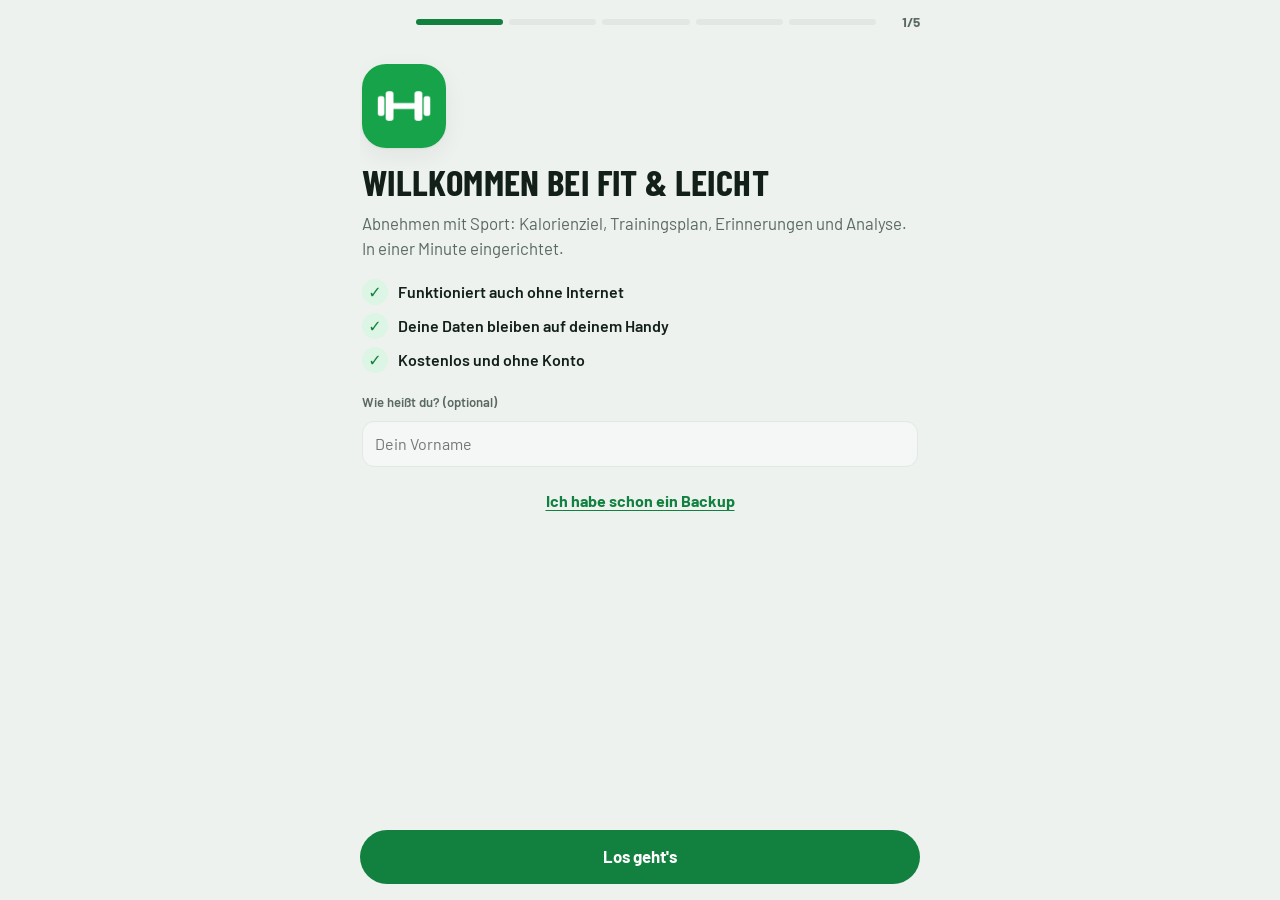
==== commit 07d7e5ef: "Version 4: Schnell-Eintragen, Lebensmittel-Suche, Scanner, Fasten, Übungen Bedienung: - Grüner +-But" ====
--- a/index.html
+++ b/index.html
@@ -15,408 +15,7 @@
 <link rel="apple-touch-icon" href="icons/apple-touch-icon.png">
 <title>Fit &amp; Leicht</title>
 <link rel="preload" href="fonts/barlow-condensed-700.woff2" as="font" type="font/woff2" crossorigin>
-<style>
-  @font-face { font-family: "Barlow"; font-style: normal; font-weight: 400; font-display: swap; src: url("fonts/barlow-400.woff2") format("woff2"); unicode-range: U+0000-00FF, U+0131, U+0152-0153, U+02BB-02BC, U+02C6, U+02DA, U+02DC, U+0304, U+0308, U+0329, U+2000-206F, U+20AC, U+2122, U+2191, U+2193, U+2212, U+2215, U+FEFF, U+FFFD; }
-  @font-face { font-family: "Barlow"; font-style: normal; font-weight: 600; font-display: swap; src: url("fonts/barlow-600.woff2") format("woff2"); unicode-range: U+0000-00FF, U+0131, U+0152-0153, U+02BB-02BC, U+02C6, U+02DA, U+02DC, U+0304, U+0308, U+0329, U+2000-206F, U+20AC, U+2122, U+2191, U+2193, U+2212, U+2215, U+FEFF, U+FFFD; }
-  @font-face { font-family: "Barlow"; font-style: normal; font-weight: 700; font-display: swap; src: url("fonts/barlow-700.woff2") format("woff2"); unicode-range: U+0000-00FF, U+0131, U+0152-0153, U+02BB-02BC, U+02C6, U+02DA, U+02DC, U+0304, U+0308, U+0329, U+2000-206F, U+20AC, U+2122, U+2191, U+2193, U+2212, U+2215, U+FEFF, U+FFFD; }
-  @font-face { font-family: "Barlow Condensed"; font-style: normal; font-weight: 700; font-display: swap; src: url("fonts/barlow-condensed-700.woff2") format("woff2"); unicode-range: U+0000-00FF, U+0131, U+0152-0153, U+02BB-02BC, U+02C6, U+02DA, U+02DC, U+0304, U+0308, U+0329, U+2000-206F, U+20AC, U+2122, U+2191, U+2193, U+2212, U+2215, U+FEFF, U+FFFD; }
-  /* Sportlich-klar: kühles Grün-Grau als Grund, ruhige Karten, ein kräftiges dunkelgrünes „Anzeigetafel“-Panel für den Tag */
-  :root {
-    color-scheme: light;
-    --bg: #eef2ef;
-    --card: #ffffff;
-    --card-2: #f4f7f5;
-    --text: #132019;
-    --muted: #5a6a61;
-    --line: #e1e8e3;
-    --accent: #12813f;
-    --accent-strong: #0b5d2c;
-    --accent-soft: #dcf5e4;
-    --accent-text: #ffffff;
-    --energy: #d9480f;
-    --energy-soft: #ffe8d9;
-    --warn: #b45309;
-    --warn-soft: #fef3c7;
-    --danger: #d92d20;
-    --blue: #1d64d8;
-    --blue-soft: #dfeafd;
-    --hero-bg: #0f3d23;
-    --hero-text: #f2fbf5;
-    --hero-muted: #a9cdb6;
-    --hero-track: rgba(255, 255, 255, .14);
-    --hero-ring: #5ee38f;
-    --hero-over: #ff9a5c;
-    --heat-0: #e6ece8;
-    --heat-1: #c7ecd3;
-    --heat-2: #8fd8a8;
-    --heat-3: #4cb874;
-    --heat-4: #1f8f4b;
-    --heat-5: #0b5d2c;
-    --shadow: 0 1px 2px rgba(16, 40, 24, .06), 0 8px 24px rgba(16, 40, 24, .06);
-    --radius: 18px;
-    --radius-sm: 12px;
-    --font-body: "Barlow", system-ui, -apple-system, "Segoe UI", Roboto, sans-serif;
-    --font-display: "Barlow Condensed", "Arial Narrow", system-ui, sans-serif;
-  }
-  @media (prefers-color-scheme: dark) {
-    :root:not([data-theme="light"]) {
-      --bg: #0b110e;
-      --card: #141c17;
-      --card-2: #1b251f;
-      --text: #e6efe9;
-      --muted: #93a39a;
-      --line: #25312a;
-      --accent: #3ddc7c;
-      --accent-strong: #7ef0a8;
-      --accent-soft: #143524;
-      --accent-text: #052112;
-      --energy: #ff8a4c;
-      --energy-soft: #3a2113;
-      --warn: #fbbf24;
-      --warn-soft: #3a2c0a;
-      --danger: #f87171;
-      --blue: #6ea8ff;
-      --blue-soft: #15284a;
-      --hero-bg: #12321f;
-      --hero-text: #eefaf2;
-      --hero-muted: #9cc4ab;
-      --hero-track: rgba(255, 255, 255, .12);
-      --hero-ring: #5ee38f;
-      --hero-over: #ff9a5c;
-      --heat-0: #1e2923;
-      --heat-1: #1d4430;
-      --heat-2: #24663f;
-      --heat-3: #2f8a52;
-      --heat-4: #43b56c;
-      --heat-5: #7ee6a2;
-      --shadow: none;
-      color-scheme: dark;
-    }
-  }
-  :root[data-theme="dark"] {
-    --bg: #0b110e;
-    --card: #141c17;
-    --card-2: #1b251f;
-    --text: #e6efe9;
-    --muted: #93a39a;
-    --line: #25312a;
-    --accent: #3ddc7c;
-    --accent-strong: #7ef0a8;
-    --accent-soft: #143524;
-    --accent-text: #052112;
-    --energy: #ff8a4c;
-    --energy-soft: #3a2113;
-    --warn: #fbbf24;
-    --warn-soft: #3a2c0a;
-    --danger: #f87171;
-    --blue: #6ea8ff;
-    --blue-soft: #15284a;
-    --hero-bg: #12321f;
-    --hero-text: #eefaf2;
-    --hero-muted: #9cc4ab;
-    --hero-track: rgba(255, 255, 255, .12);
-    --hero-ring: #5ee38f;
-    --hero-over: #ff9a5c;
-    --heat-0: #1e2923;
-    --heat-1: #1d4430;
-    --heat-2: #24663f;
-    --heat-3: #2f8a52;
-    --heat-4: #43b56c;
-    --heat-5: #7ee6a2;
-    --shadow: none;
-    color-scheme: dark;
-  }
-  * { box-sizing: border-box; }
-  .sr-only { position: absolute; width: 1px; height: 1px; overflow: hidden; clip: rect(0 0 0 0); white-space: nowrap; }
-  html { -webkit-text-size-adjust: 100%; padding-top: env(safe-area-inset-top, 0px); }
-  [hidden] { display: none !important; }
-  body {
-    margin: 0;
-    background: var(--bg);
-    color: var(--text);
-    font: 16px/1.5 var(--font-body);
-    padding-bottom: calc(88px + env(safe-area-inset-bottom, 0px));
-    -webkit-tap-highlight-color: transparent;
-  }
-
-  /* ---------- Kopfzeile ---------- */
-  header {
-    max-width: 760px; margin: 0 auto; padding: 18px 16px 10px;
-    display: flex; align-items: center; gap: 12px;
-  }
-  header .grow { flex: 1; min-width: 0; }
-  .today-date { font-size: .78rem; font-weight: 600; letter-spacing: .08em; text-transform: uppercase; color: var(--muted); }
-  header h1 { margin: 2px 0 0; font: 700 1.9rem/1.05 var(--font-display); letter-spacing: .01em; text-transform: uppercase; text-wrap: balance; }
-  header h1 .brand { color: var(--accent); }
-  .avatar {
-    position: relative; flex: none; width: 46px; height: 46px; min-height: 0; padding: 0; border-radius: 50%;
-    background: var(--accent-soft); color: var(--accent); font: 700 1.3rem/1 var(--font-display);
-    display: grid; place-items: center;
-  }
-  .avatar svg { width: 24px; height: 24px; }
-  .sync {
-    position: absolute; right: 0; bottom: 0; width: 13px; height: 13px; border-radius: 50%;
-    background: var(--muted); border: 2px solid var(--bg);
-  }
-  .sync.ok { background: var(--accent); }
-  .sync.busy { background: var(--warn); }
-
-  main { max-width: 760px; margin: 0 auto; padding: 4px 16px 8px; }
-  section.tab { display: none; }
-  section.tab.active { display: block; animation: tab-in .22s ease-out; }
-  @keyframes tab-in { from { opacity: 0; transform: translateY(6px); } to { opacity: 1; transform: none; } }
-
-  /* ---------- Karten ---------- */
-  .card {
-    background: var(--card);
-    border: 1px solid var(--line);
-    border-radius: var(--radius);
-    box-shadow: var(--shadow);
-    padding: 18px 16px;
-    margin-bottom: 14px;
-  }
-  .card-head { display: flex; align-items: baseline; justify-content: space-between; gap: 10px; margin-bottom: 12px; }
-  .card-head h2 { margin: 0; }
-  .card h2 { margin: 0 0 12px; font: 700 1.3rem/1.15 var(--font-display); text-transform: uppercase; letter-spacing: .03em; text-wrap: balance; }
-  .card h3 { margin: 16px 0 8px; font-size: .95rem; font-weight: 700; }
-  .muted { color: var(--muted); font-size: .9rem; }
-  .grid { display: grid; gap: 10px; grid-template-columns: repeat(auto-fit, minmax(140px, 1fr)); }
-  .grid.two { grid-template-columns: repeat(2, minmax(0, 1fr)); }
-  .stat { background: var(--card-2); border-radius: var(--radius-sm); padding: 12px 14px; min-width: 0; }
-  .stat .label { color: var(--muted); text-transform: uppercase; letter-spacing: .06em; font-size: .7rem; font-weight: 600; }
-  .stat .value { font: 700 1.8rem/1.15 var(--font-display); }
-  .stat .sub { font-size: .8rem; color: var(--muted); }
-  .delta { font-weight: 700; }
-  .delta.good { color: var(--accent); }
-  .delta.bad { color: var(--energy); }
-
-  /* ---------- Formulare & Buttons ---------- */
-  .row { display: grid; gap: 10px; grid-template-columns: repeat(auto-fit, minmax(140px, 1fr)); margin-bottom: 10px; }
-  label { display: block; font-size: .82rem; font-weight: 600; color: var(--muted); margin-bottom: 4px; }
-  input, select {
-    width: 100%; font: inherit; color: var(--text);
-    background: var(--card-2); border: 1px solid var(--line); border-radius: var(--radius-sm);
-    padding: 10px 12px; min-height: 46px;
-  }
-  input:focus, select:focus { outline: 2px solid var(--accent); outline-offset: 1px; background: var(--card); }
-  button:focus-visible, a:focus-visible { outline: 2px solid var(--accent); outline-offset: 2px; }
-  button {
-    font: inherit; font-weight: 700; border: 0; border-radius: 999px;
-    padding: 10px 20px; min-height: 46px; background: var(--accent); color: var(--accent-text);
-    cursor: pointer; transition: transform .08s, filter .15s;
-  }
-  button:active { transform: scale(.97); }
-  button.secondary { background: var(--card-2); color: var(--text); border: 1px solid var(--line); }
-  button.icon { background: transparent; color: var(--muted); padding: 6px 10px; min-height: 36px; border-radius: 10px; }
-  button.icon:hover { color: var(--danger); }
-  .actions { display: flex; gap: 8px; flex-wrap: wrap; }
-  .actions button.secondary, a.gcal { min-height: 40px; padding: 8px 14px; font-size: .9rem; }
-  a.btn-link, a.gcal {
-    display: inline-flex; align-items: center; min-height: 46px; padding: 10px 18px;
-    border-radius: 999px; border: 1px solid var(--line); background: var(--card-2);
-    color: var(--text); font-weight: 700; text-decoration: none;
-  }
-  a.gcal.added { background: var(--accent-soft); color: var(--accent); border-color: transparent; }
-  .seg { display: flex; gap: 4px; padding: 4px; background: var(--card-2); border-radius: 999px; }
-  .seg button { flex: 1; min-width: 0; min-height: 38px; padding: 6px 8px; background: transparent; color: var(--muted); border: 0; font-size: .92rem; }
-  .seg button.on, .seg button.secondary.on { background: var(--card); color: var(--text); box-shadow: 0 1px 3px rgba(0,0,0,.12); }
-  .inline-form { display: flex; gap: 10px; align-items: flex-end; }
-  .inline-form .grow { flex: 1; min-width: 0; }
-  .stack { display: grid; gap: 10px; }
-
-  /* ---------- Fortschrittsbalken ---------- */
-  .bar { height: 10px; background: var(--card-2); border-radius: 99px; overflow: hidden; }
-  .bar > div { height: 100%; background: var(--accent); border-radius: 99px; transition: width .5s cubic-bezier(.2,.8,.2,1); }
-  .bar.blue > div { background: var(--blue); }
-  .bar.over > div { background: var(--energy); }
-
-  /* ---------- Heute-Panel ---------- */
-  .hero {
-    background: var(--hero-bg); color: var(--hero-text); border-radius: 24px;
-    padding: 20px 18px; margin-bottom: 14px; display: grid; gap: 16px;
-  }
-  .hero-top { display: grid; grid-template-columns: auto 1fr; gap: 18px; align-items: center; }
-  .ring { position: relative; width: 148px; height: 148px; }
-  .ring svg { width: 100%; height: 100%; transform: rotate(-90deg); }
-  .ring .track { stroke: var(--hero-track); }
-  .ring .prog { stroke: var(--hero-ring); transition: stroke-dashoffset .7s cubic-bezier(.2,.8,.2,1); }
-  .ring.over .prog { stroke: var(--hero-over); }
-  .ring-center { position: absolute; inset: 0; display: grid; place-content: center; text-align: center; }
-  .ring-center .big { font: 700 2.4rem/1 var(--font-display); }
-  .ring-center .small { font-size: .78rem; color: var(--hero-muted); font-weight: 600; letter-spacing: .04em; text-transform: uppercase; margin-top: 2px; }
-  .hero-stats { display: grid; gap: 10px; min-width: 0; }
-  .hero-stat { display: grid; grid-template-columns: 30px 1fr; gap: 0 10px; align-items: center; }
-  .hero-stat .ico { grid-row: span 2; width: 30px; height: 30px; border-radius: 50%; display: grid; place-items: center; background: var(--hero-track); font-size: .95rem; }
-  .hero-stat strong { font: 700 1.35rem/1.1 var(--font-display); }
-  .hero-stat span { font-size: .78rem; color: var(--hero-muted); }
-  .hero p { margin: 0; font-size: .9rem; color: var(--hero-muted); }
-  .hero h2 { margin: 0; font: 700 1rem/1 var(--font-display); letter-spacing: .1em; text-transform: uppercase; color: var(--hero-muted); }
-  @media (max-width: 360px) { .hero-top { grid-template-columns: 1fr; justify-items: center; } }
-
-  /* ---------- Listen ---------- */
-  ul.list { list-style: none; margin: 0; padding: 0; }
-  ul.list li { display: flex; align-items: center; gap: 10px; padding: 11px 0; border-bottom: 1px solid var(--line); }
-  ul.list li:last-child { border-bottom: 0; }
-  ul.list .grow { flex: 1; min-width: 0; }
-  ul.list .title { font-weight: 600; overflow-wrap: anywhere; }
-  .num { font-variant-numeric: tabular-nums; white-space: nowrap; }
-  .pill { display: inline-block; padding: 2px 10px; border-radius: 99px; font-size: .8rem; font-weight: 700; background: var(--accent-soft); color: var(--accent); }
-  .pill.warn { background: var(--energy-soft); color: var(--energy); }
-  .pill.blue { background: var(--blue-soft); color: var(--blue); }
-  .note { background: var(--warn-soft); color: var(--warn); border-radius: var(--radius-sm); padding: 10px 12px; font-size: .9rem; margin-top: 10px; }
-  .empty { color: var(--muted); text-align: center; padding: 18px 0; }
-
-  .todo li { gap: 12px; }
-  .todo .check {
-    width: 28px; height: 28px; border-radius: 50%; flex: none;
-    border: 2px solid var(--line); display: grid; place-items: center;
-    font-size: .85rem; font-weight: 700; color: var(--accent-text); transition: background .2s;
-  }
-  .todo li.done .check { background: var(--accent); border-color: var(--accent); }
-  .todo li.done .title { color: var(--muted); text-decoration: line-through; text-decoration-color: var(--line); }
-  .todo button { min-height: 36px; padding: 6px 14px; font-size: .88rem; }
-  .todo-progress { font: 700 1rem/1 var(--font-display); color: var(--muted); letter-spacing: .04em; }
-
-  /* ---------- Diagramme ---------- */
-  .chart-wrap { position: relative; width: 100%; }
-  .chart-wrap svg { width: 100%; height: auto; display: block; overflow: visible; touch-action: pan-y; }
-  .chart-tip {
-    position: absolute; pointer-events: none; z-index: 5; transform: translate(-50%, -100%);
-    background: var(--text); color: var(--bg); border-radius: 8px; padding: 6px 10px;
-    font-size: .8rem; line-height: 1.3; white-space: nowrap; box-shadow: 0 4px 14px rgba(0,0,0,.18);
-  }
-  .chart-tip strong { display: block; font-size: .9rem; }
-  .legend { display: flex; flex-wrap: wrap; align-items: center; gap: 4px 14px; margin-top: 8px; font-size: .82rem; color: var(--muted); }
-  .legend span { display: inline-flex; align-items: center; gap: 6px; }
-  .sw { width: 12px; height: 12px; border-radius: 3px; display: inline-block; }
-  .sw.line { height: 3px; width: 16px; border-radius: 2px; }
-  .sw.ref { height: 0; width: 16px; border-top: 2px solid var(--muted); border-radius: 0; }
-  .sw.dot { width: 10px; height: 10px; border-radius: 50%; border: 2px solid var(--accent); background: var(--card); }
-
-  /* ---------- Wasser ---------- */
-  .water { display: flex; flex-wrap: wrap; gap: 6px; margin: 10px 0; }
-  .glass {
-    width: 34px; height: 42px; border-radius: 4px 4px 12px 12px;
-    border: 2px solid var(--blue); background: transparent; padding: 0; min-height: 0;
-    transition: background .2s;
-  }
-  .glass.full { background: var(--blue); }
-
-  /* ---------- Plan ---------- */
-  .day { border-bottom: 1px solid var(--line); padding: 12px 0; }
-  .day:last-child { border-bottom: 0; }
-  .day-head { display: flex; align-items: center; gap: 10px; }
-  .day-head input[type=checkbox] { width: 24px; height: 24px; min-height: 0; accent-color: var(--accent); flex: none; }
-  .day-head .grow { flex: 1; }
-  .day.done .day-title { text-decoration: line-through; color: var(--muted); }
-  .day.today { background: var(--accent-soft); margin: 0 -16px; padding: 12px 16px; }
-  .day ul { margin: 6px 0 0 34px; padding-left: 16px; color: var(--muted); font-size: .9rem; }
-  .rem-row { display: grid; grid-template-columns: 24px 1fr auto; gap: 12px; align-items: center; padding: 10px 0; border-bottom: 1px solid var(--line); }
-  .rem-row:last-of-type { border-bottom: 0; }
-  .rem-row input[type=checkbox] { width: 24px; height: 24px; min-height: 0; accent-color: var(--accent); }
-  .rem-row label { margin: 0; color: var(--text); font-size: 1rem; font-weight: 600; }
-  .rem-row label small { display: block; color: var(--muted); font-weight: 400; font-size: .85rem; }
-  .rem-row input[type=time], .rem-row select { width: auto; min-width: 7.5rem; }
-
-  /* ---------- Navigation (Android-Stil) ---------- */
-  nav.tabs {
-    position: fixed; left: 0; right: 0; bottom: 0; z-index: 10;
-    background: var(--card); border-top: 1px solid var(--line);
-    display: flex; justify-content: center; padding-bottom: env(safe-area-inset-bottom, 0px);
-  }
-  nav.tabs .inner { display: flex; width: 100%; max-width: 760px; }
-  nav.tabs button {
-    flex: 1; min-width: 0; background: transparent; color: var(--muted);
-    border-radius: 0; padding: 8px 0 10px; min-height: 66px; font-size: .7rem; font-weight: 700;
-    display: flex; flex-direction: column; align-items: center; gap: 4px;
-  }
-  nav.tabs button:active { transform: none; }
-  nav.tabs .pillbg { width: 54px; height: 30px; border-radius: 999px; display: grid; place-items: center; transition: background .2s; }
-  nav.tabs button svg { width: 22px; height: 22px; }
-  nav.tabs button.active { color: var(--text); }
-  nav.tabs button.active .pillbg { background: var(--accent-soft); color: var(--accent); }
-
-  /* ---------- Toast ---------- */
-  .toast {
-    position: fixed; left: 16px; right: 16px; bottom: calc(80px + env(safe-area-inset-bottom, 0px));
-    max-width: 728px; margin: 0 auto; z-index: 20;
-    background: var(--text); color: var(--bg); border-radius: 14px; padding: 12px 14px 12px 16px;
-    display: flex; gap: 12px; align-items: center; box-shadow: 0 10px 30px rgba(0,0,0,.25);
-    animation: toast-in .25s cubic-bezier(.2,.8,.2,1);
-  }
-  @keyframes toast-in { from { opacity: 0; transform: translateY(12px); } to { opacity: 1; transform: none; } }
-  .toast .grow { flex: 1; min-width: 0; }
-  .toast button { background: transparent; color: var(--bg); min-height: 36px; padding: 6px 8px; }
-  .toast #toast-action { border: 1px solid currentColor; padding: 6px 14px; white-space: nowrap; }
-
-  /* ---------- Tagesauswahl ---------- */
-  .daynav {
-    display: flex; align-items: center; gap: 10px; margin-bottom: 14px;
-    background: var(--card); border: 1px solid var(--line); border-radius: 999px; padding: 6px;
-    box-shadow: var(--shadow);
-  }
-  .daynav .grow { flex: 1; text-align: center; min-width: 0; line-height: 1.2; }
-  .daynav .muted { font-size: .8rem; }
-  .daynav button { width: 44px; min-height: 44px; font-size: 1.4rem; line-height: 1; padding: 0; }
-  .daynav button:disabled { opacity: .35; cursor: default; }
-
-  /* ---------- Timer ---------- */
-  .tm-custom { grid-template-columns: repeat(3, minmax(0, 1fr)); margin: 0; }
-  .timer { margin: 14px 0; padding: 20px 12px; border-radius: var(--radius); text-align: center; background: var(--card-2); display: grid; gap: 4px; transition: background .3s, color .3s; }
-  .timer[data-phase="work"] { background: var(--hero-bg); color: var(--hero-text); }
-  .timer[data-phase="rest"] { background: var(--blue-soft); color: var(--blue); }
-  .timer[data-phase="prep"] { background: var(--energy-soft); color: var(--energy); }
-  .timer[data-phase="done"] { background: var(--accent-soft); color: var(--accent); }
-  .tm-phase { font: 700 1.15rem/1 var(--font-display); text-transform: uppercase; letter-spacing: .1em; }
-  .tm-time { font: 700 clamp(4.2rem, 24vw, 7.5rem)/1 var(--font-display); font-variant-numeric: tabular-nums; }
-  .tm-round { font-weight: 600; opacity: .85; }
-  .timer .bar { margin-top: 8px; background: rgba(127,127,127,.22); }
-  .timer[data-phase="work"] .bar > div { background: var(--hero-ring); }
-
-  /* ---------- Erfolge ---------- */
-  .badges { display: grid; grid-template-columns: repeat(auto-fill, minmax(140px, 1fr)); gap: 8px; }
-  .badge { display: flex; gap: 10px; align-items: center; padding: 10px 12px; border-radius: var(--radius-sm); background: var(--card-2); color: var(--muted); font-size: .85rem; line-height: 1.25; min-width: 0; }
-  .badge .ico { font-size: 1.4rem; filter: grayscale(1); opacity: .35; flex: none; }
-  .badge.got { background: var(--accent-soft); color: var(--text); }
-  .badge.got .ico { filter: none; opacity: 1; }
-  .badge strong { display: block; }
-
-  /* ---------- Analyse ---------- */
-  .kpis { display: grid; gap: 10px; grid-template-columns: repeat(2, minmax(0, 1fr)); }
-  .heat { display: grid; grid-template-columns: repeat(7, minmax(0, 1fr)); gap: 4px; max-width: 420px; }
-  .heat .dow { font-size: .7rem; color: var(--muted); text-align: center; font-weight: 600; }
-  .heat button { aspect-ratio: 1; min-height: 0; padding: 0; border-radius: 6px; background: var(--heat-0); max-width: 100%; }
-  .heat button.blank { visibility: hidden; }
-  .heat button[data-l="1"] { background: var(--heat-1); }
-  .heat button[data-l="2"] { background: var(--heat-2); }
-  .heat button[data-l="3"] { background: var(--heat-3); }
-  .heat button[data-l="4"] { background: var(--heat-4); }
-  .heat button[data-l="5"] { background: var(--heat-5); }
-  .heat button.today { outline: 2px solid var(--text); outline-offset: 1px; }
-  .heat-scale { display: flex; align-items: center; gap: 4px; font-size: .78rem; color: var(--muted); margin-top: 8px; }
-  .heat-scale i { width: 14px; height: 14px; border-radius: 4px; display: inline-block; }
-  .heat-detail { min-height: 1.5em; margin-top: 8px; font-size: .9rem; }
-  .insights { list-style: none; margin: 0; padding: 0; display: grid; gap: 10px; }
-  .insights li { display: grid; grid-template-columns: 34px 1fr; gap: 10px; align-items: start; }
-  .insights .ico { width: 34px; height: 34px; border-radius: 10px; display: grid; place-items: center; background: var(--card-2); font-size: 1.05rem; }
-  .insights strong { display: block; }
-  .insights span { color: var(--muted); font-size: .9rem; }
-  details.table { margin-top: 4px; }
-  details.table summary { cursor: pointer; font-weight: 700; padding: 8px 0; color: var(--accent); }
-  .table-wrap { overflow-x: auto; }
-  .table-wrap table { width: 100%; border-collapse: collapse; font-size: .85rem; }
-  .table-wrap th, .table-wrap td { padding: 6px 8px; border-bottom: 1px solid var(--line); text-align: right; white-space: nowrap; font-variant-numeric: tabular-nums; }
-  .table-wrap th:first-child, .table-wrap td:first-child { text-align: left; }
-  .table-wrap th { color: var(--muted); font-weight: 600; font-size: .75rem; text-transform: uppercase; letter-spacing: .04em; }
-
-  .tip { border-left: 4px solid var(--accent); padding: 4px 0 4px 12px; margin: 4px 0; }
-  .tip strong { display: block; }
-  .review { border: 2px solid var(--accent); }
-
-  @media (prefers-reduced-motion: reduce) {
-    *, *::before, *::after { animation: none !important; transition: none !important; }
-  }
-</style>
+<link rel="stylesheet" href="styles.css">
 </head>
 <body>
 
@@ -440,7 +39,7 @@
     <div class="card" id="setup-hint" hidden>
       <h2>Willkommen! 👋</h2>
       <p>Trag zuerst unter <strong>Profil</strong> deine Daten ein. Dann berechne ich deinen Kalorienbedarf, dein Tagesziel und wie lange es bis zu deinem Wunschgewicht dauert.</p>
-      <button data-goto="profile">Profil anlegen</button>
+      <button type="button" id="setup-start">Einrichtung starten</button>
     </div>
 
     <section class="hero" aria-label="Heute">
@@ -463,6 +62,7 @@
         </div>
       </div>
       <p id="h-cal-text"></p>
+      <button type="button" class="hero-chip" id="h-fast" hidden></button>
     </section>
 
     <div class="card" id="todo-card" hidden>
@@ -523,27 +123,11 @@
 
   <!-- ============ GEWICHT ============ -->
   <section class="tab" id="tab-weight">
-    <div class="card">
-      <h2>Gewicht eintragen</h2>
-      <form id="weight-form">
-        <div class="row">
-          <div>
-            <label for="w-date">Datum</label>
-            <input type="date" id="w-date" required>
-          </div>
-          <div>
-            <label for="w-value">Gewicht (kg)</label>
-            <input type="number" id="w-value" step="0.1" min="30" max="300" inputmode="decimal" required>
-          </div>
-          <div>
-            <label for="w-waist">Bauchumfang (cm, optional)</label>
-            <input type="number" id="w-waist" step="0.5" min="40" max="250" inputmode="decimal">
-          </div>
-        </div>
-        <button type="submit">Speichern</button>
-      </form>
-      <p class="muted">Tipp: Wiege dich immer zur gleichen Zeit, am besten morgens nach dem Aufstehen. Den Bauchumfang misst du in Höhe des Bauchnabels, locker ausgeatmet, etwa einmal pro Woche.</p>
-    </div>
+    <button type="button" class="cta" id="w-add">
+      <span class="cta-ico" aria-hidden="true">⚖️</span>
+      <span class="grow"><strong>Gewicht eintragen</strong><small id="w-add-sub">Am besten morgens nach dem Aufstehen</small></span>
+      <span class="cta-plus" aria-hidden="true">+</span>
+    </button>
 
     <div class="card">
       <h2>Verlauf</h2>
@@ -577,17 +161,21 @@
 
   <!-- ============ TRAINING ============ -->
   <section class="tab" id="tab-train">
-    <div class="card">
-      <h2>Schritte heute</h2>
-      <form id="steps-form" class="inline-form">
-        <div class="grow">
-          <label for="s-value">Schritte laut Handy oder Uhr</label>
-          <input type="number" id="s-value" min="0" max="100000" inputmode="numeric" placeholder="z. B. 6500" required>
-        </div>
-        <button type="submit">Speichern</button>
-      </form>
-      <div class="bar" style="margin-top:12px"><div id="s-bar" style="width:0"></div></div>
-      <p class="muted" id="s-text"></p>
+    <div class="cta-grid">
+      <button type="button" class="cta" id="t-add">
+        <span class="cta-ico" aria-hidden="true">💪</span>
+        <span class="grow"><strong>Training</strong><small>eintragen</small></span>
+      </button>
+      <button type="button" class="cta" id="s-add">
+        <span class="cta-ico" aria-hidden="true">👟</span>
+        <span class="grow"><strong>Schritte</strong><small id="s-add-sub">eintragen</small></span>
+      </button>
+    </div>
+
+    <div class="card">
+      <div class="card-head"><h2>Schritte heute</h2><span class="todo-progress" id="s-count"></span></div>
+      <div class="bar"><div id="s-bar" style="width:0"></div></div>
+      <p class="muted" id="s-text" style="margin:8px 0 0"></p>
     </div>
 
     <div class="card" id="timer-card">
@@ -624,33 +212,6 @@
     </div>
 
     <div class="card">
-      <h2>Training eintragen</h2>
-      <form id="workout-form">
-        <div class="row">
-          <div>
-            <label for="t-type">Sportart</label>
-            <select id="t-type"></select>
-          </div>
-          <div>
-            <label for="t-min">Dauer (Minuten)</label>
-            <input type="number" id="t-min" min="1" max="600" inputmode="numeric" required>
-          </div>
-        </div>
-        <div class="row">
-          <div>
-            <label for="t-date">Datum</label>
-            <input type="date" id="t-date" required>
-          </div>
-          <div>
-            <label>Geschätzter Verbrauch</label>
-            <input type="text" id="t-est" readonly tabindex="-1" value="–">
-          </div>
-        </div>
-        <button type="submit">Training speichern</button>
-      </form>
-    </div>
-
-    <div class="card">
       <h2>Diese Woche</h2>
       <div class="grid">
         <div class="stat">
@@ -686,44 +247,29 @@
       <button type="button" class="secondary" id="fd-next" aria-label="Nächster Tag">›</button>
     </div>
 
-    <div class="card">
-      <h2>Mahlzeit eintragen</h2>
-      <form id="food-form">
-        <div class="row">
-          <div>
-            <label for="f-name">Was hast du gegessen?</label>
-            <input type="text" id="f-name" maxlength="60" placeholder="z. B. Haferflocken mit Beeren" list="food-names" autocomplete="off" required>
-            <datalist id="food-names"></datalist>
-          </div>
-          <div>
-            <label for="f-kcal">Kalorien (kcal)</label>
-            <input type="number" id="f-kcal" min="0" max="5000" inputmode="numeric" required>
-          </div>
-        </div>
-        <div class="row">
-          <div>
-            <label for="f-meal">Mahlzeit</label>
-            <select id="f-meal">
-              <option>Frühstück</option>
-              <option>Mittagessen</option>
-              <option>Abendessen</option>
-              <option>Snack</option>
-            </select>
-          </div>
-          <div>
-            <label for="f-protein">Eiweiß (g, optional)</label>
-            <input type="number" id="f-protein" min="0" max="500" inputmode="numeric">
-          </div>
-        </div>
-        <button type="submit">Hinzufügen</button>
-      </form>
-      <div id="recent-wrap" hidden>
-        <h3>Deine Favoriten</h3>
-        <div class="actions" id="recent-foods"></div>
-      </div>
-      <h3>Schnell hinzufügen</h3>
-      <div class="actions" id="quick-foods"></div>
-    </div>
+    <div class="card" id="food-summary">
+      <div class="card-head"><h2 id="f-day-title">Heute gegessen</h2></div>
+      <div class="meter">
+        <div class="meter-head"><span>Kalorien</span><span><strong id="f-total">0</strong> <span class="muted" id="f-total-sub"></span></span></div>
+        <div class="bar" id="f-kcal-bar"><div style="width:0"></div></div>
+      </div>
+      <div class="meter">
+        <div class="meter-head"><span>Eiweiß</span><span><strong id="f-protein-total">0 g</strong> <span class="muted" id="f-protein-sub"></span></span></div>
+        <div class="bar blue" id="f-protein-bar"><div style="width:0"></div></div>
+      </div>
+    </div>
+
+    <div class="searchrow">
+      <button type="button" class="searchbar" id="f-search-open">
+        <svg viewBox="0 0 24 24" fill="none" stroke="currentColor" stroke-width="2.2" stroke-linecap="round" aria-hidden="true"><circle cx="11" cy="11" r="7"/><path d="M20 20l-3.5-3.5"/></svg>
+        <span>Lebensmittel suchen …</span>
+      </button>
+      <button type="button" class="scanbtn" id="f-scan-open" aria-label="Barcode scannen">
+        <svg viewBox="0 0 24 24" fill="none" stroke="currentColor" stroke-width="2" stroke-linecap="round" aria-hidden="true"><path d="M4 7V5a1 1 0 0 1 1-1h2M17 4h2a1 1 0 0 1 1 1v2M20 17v2a1 1 0 0 1-1 1h-2M7 20H5a1 1 0 0 1-1-1v-2M8 8v8M11 8v8M14 8v8M17 8v8"/></svg>
+      </button>
+    </div>
+
+    <div id="meals"></div>
 
     <div class="card">
       <h2>Wasser</h2>
@@ -732,21 +278,30 @@
       <p class="muted" id="water-text"></p>
     </div>
 
-    <div class="card">
-      <h2 id="f-day-title">Heute gegessen</h2>
-      <div class="grid" style="margin-bottom:10px">
-        <div class="stat">
-          <div class="label">Kalorien</div>
-          <div class="value" id="f-total">0</div>
-          <div class="sub" id="f-total-sub"></div>
-        </div>
-        <div class="stat">
-          <div class="label">Eiweiß</div>
-          <div class="value" id="f-protein-total">0 g</div>
-          <div class="sub" id="f-protein-sub"></div>
-        </div>
-      </div>
-      <ul class="list" id="food-list"></ul>
+    <div class="card" id="fast-card">
+      <div class="card-head"><h2>Intervallfasten</h2><span class="pill" id="fast-state">aus</span></div>
+      <div class="seg" id="fast-plan" role="group" aria-label="Fastenplan">
+        <button type="button" data-h="14">14:10</button>
+        <button type="button" data-h="16">16:8</button>
+        <button type="button" data-h="18">18:6</button>
+      </div>
+      <div class="fast-body">
+        <div class="ring ring-sm" id="fast-ring">
+          <svg viewBox="0 0 120 120" aria-hidden="true">
+            <circle class="track" cx="60" cy="60" r="52" fill="none" stroke-width="10"/>
+            <circle class="prog" id="fast-prog" cx="60" cy="60" r="52" fill="none" stroke-width="10" stroke-linecap="round" stroke-dasharray="326.73" stroke-dashoffset="326.73"/>
+          </svg>
+          <div class="ring-center"><div class="big" id="fast-time">0:00</div><div class="small" id="fast-of">von 16 h</div></div>
+        </div>
+        <div class="fast-info">
+          <p id="fast-text" style="margin:0"></p>
+          <div class="actions">
+            <button type="button" id="fast-toggle">Fasten starten</button>
+            <button type="button" class="secondary" id="fast-edit">Startzeit ändern</button>
+          </div>
+        </div>
+      </div>
+      <div class="fast-hist" id="fast-hist"></div>
     </div>
   </section>
 
@@ -760,6 +315,13 @@
       <div class="bar"><div id="plan-bar" style="width:0"></div></div>
     </div>
     <div class="card" id="plan-days"></div>
+
+    <div class="card" id="ex-card">
+      <h2>Übungen</h2>
+      <p class="muted" style="margin-top:-6px">So machst du jede Übung richtig. Tippe für die Anleitung.</p>
+      <input type="search" id="ex-search" placeholder="Übung suchen …" aria-label="Übung suchen" autocomplete="off">
+      <ul class="list ex-list" id="ex-list"></ul>
+    </div>
 
     <div class="card" id="reminders">
       <h2>Erinnerungen</h2>
@@ -962,6 +524,19 @@
       </div>
       <p class="muted" id="c-explain"></p>
       <div class="note" id="c-warn" hidden></div>
+    </div>
+
+    <div class="card">
+      <h2>Darstellung</h2>
+      <div class="seg" id="theme-seg" role="group" aria-label="Design">
+        <button type="button" data-theme-set="system">System</button>
+        <button type="button" data-theme-set="light">Hell</button>
+        <button type="button" data-theme-set="dark">Dunkel</button>
+      </div>
+      <label class="switch-row" for="set-haptics">
+        <span><strong>Vibration</strong><small>Kurzes Feedback beim Speichern</small></span>
+        <input type="checkbox" id="set-haptics" class="switch">
+      </label>
     </div>
 
     <div class="card">
@@ -1014,1860 +589,30 @@
   </div>
 </nav>
 
+<button type="button" class="fab" id="fab" aria-label="Eintragen">
+  <svg viewBox="0 0 24 24" fill="none" stroke="currentColor" stroke-width="2.6" stroke-linecap="round" aria-hidden="true"><path d="M12 5v14M5 12h14"/></svg>
+</button>
+
+<div class="sheet-backdrop" id="sheet-backdrop" hidden></div>
+<div class="sheet" id="sheet" role="dialog" aria-modal="true" aria-labelledby="sheet-title" hidden>
+  <div class="sheet-grab" id="sheet-grab"><span></span></div>
+  <div class="sheet-head">
+    <button type="button" class="icon sheet-back" id="sheet-back" aria-label="Zurück" hidden>‹</button>
+    <h2 id="sheet-title"></h2>
+    <button type="button" class="icon" id="sheet-close" aria-label="Schließen">✕</button>
+  </div>
+  <div class="sheet-body" id="sheet-body"></div>
+</div>
+
+<div class="onboard" id="onboard" hidden></div>
+
 <div class="toast" id="toast" role="status" hidden>
   <div class="grow"><strong id="toast-title"></strong><div id="toast-body"></div></div>
   <button type="button" id="toast-action" hidden></button>
   <button type="button" id="toast-close" aria-label="Schließen">✕</button>
 </div>
 
-<script>
-(function () {
-  'use strict';
-
-  // ---------- Konstanten ----------
-  const STORE_KEY = 'fit-leicht-v1';
-  const KCAL_PER_KG = 7700;
-
-  // MET-Werte (Metabolisches Äquivalent) für die Kalorienschätzung
-  const ACTIVITIES = [
-    ['Spazierengehen', 3.5],
-    ['Zügiges Gehen / Walking', 4.3],
-    ['Nordic Walking', 5.0],
-    ['Joggen (ca. 8 km/h)', 8.3],
-    ['Laufen (ca. 10 km/h)', 9.8],
-    ['Radfahren (gemütlich)', 5.8],
-    ['Radfahren (zügig)', 8.0],
-    ['Schwimmen', 6.0],
-    ['Krafttraining', 5.0],
-    ['Bodyweight / Zirkeltraining', 6.0],
-    ['HIIT', 8.0],
-    ['Seilspringen', 11.0],
-    ['Crosstrainer', 5.0],
-    ['Rudergerät', 7.0],
-    ['Wandern', 6.0],
-    ['Fußball', 7.0],
-    ['Tanzen', 5.0],
-    ['Yoga / Dehnen', 2.5],
-    ['Treppensteigen', 8.0]
-  ];
-
-  const QUICK_FOODS = [
-    ['Apfel', 70, 0], ['Banane', 105, 1], ['Ei (gekocht)', 80, 7],
-    ['Magerquark 250 g', 170, 30], ['Haferflocken 50 g', 185, 7],
-    ['Hähnchenbrust 150 g', 165, 35], ['Vollkornbrot (Scheibe)', 110, 4],
-    ['Kaffee mit Milch', 30, 1], ['Proteinshake', 120, 24]
-  ];
-
-  const PLANS = {
-    beginner: {
-      label: 'Einsteiger',
-      days: [
-        ['Ganzkörper-Kraft', ['3 Runden: 10 Kniebeugen, 8 Liegestütze (gerne an der Wand/Knie), 10 Ausfallschritte je Seite', '20 Sek. Unterarmstütz (Plank)', '60–90 Sek. Pause zwischen den Runden']],
-        ['Zügiges Gehen', ['30 Min. zügig gehen – du solltest noch reden, aber nicht singen können']],
-        ['Ruhetag', ['Locker dehnen, Spaziergang, viel trinken']],
-        ['Ganzkörper-Kraft', ['3 Runden: 12 Kniebeugen, 10 Glute Bridges, 8 Liegestütze, 10 Rudern mit Wasserflaschen', '25 Sek. Plank']],
-        ['Ausdauer', ['30 Min. Radfahren, Schwimmen oder Crosstrainer']],
-        ['Aktive Erholung', ['20 Min. Yoga oder Mobility', '8.000 Schritte']],
-        ['Langer Spaziergang', ['45–60 Min. Spazieren oder Wandern']]
-      ]
-    },
-    medium: {
-      label: 'Mittel',
-      days: [
-        ['Kraft Unterkörper', ['4×12 Kniebeugen', '3×10 Ausfallschritte je Seite', '3×15 Glute Bridges', '3×30 Sek. Wandsitzen']],
-        ['Intervall-Lauf', ['5 Min. Aufwärmen', '8× (1 Min. schnell / 1 Min. locker)', '5 Min. Auslaufen']],
-        ['Kraft Oberkörper', ['4×10 Liegestütze', '4×12 Rudern', '3×10 Schulterdrücken', '3×40 Sek. Plank']],
-        ['Ausdauer locker', ['40 Min. Joggen, Radfahren oder Schwimmen im Wohlfühltempo']],
-        ['Ganzkörper-Zirkel', ['4 Runden: 15 Kniebeugen, 12 Liegestütze, 20 Mountain Climbers, 10 Burpees', '1 Min. Pause pro Runde']],
-        ['Aktive Erholung', ['30 Min. Yoga oder Dehnen', '10.000 Schritte']],
-        ['Ruhetag', ['Erholung – Muskeln wachsen in der Pause']]
-      ]
-    },
-    advanced: {
-      label: 'Profi',
-      days: [
-        ['HIIT', ['10 Runden: 40 Sek. Belastung / 20 Sek. Pause', 'Burpees, Jump Squats, Mountain Climbers, Seilspringen, High Knees']],
-        ['Kraft Unterkörper', ['5×10 Kniebeugen (mit Gewicht)', '4×10 Kreuzheben', '4×12 Bulgarian Split Squats je Seite', '3×15 Wadenheben']],
-        ['Lauf 45 Min.', ['45 Min. gleichmäßiges Tempo, am Ende 5 Min. Steigerung']],
-        ['Kraft Oberkörper', ['5×8 Klimmzüge oder Latzug', '4×10 Bankdrücken / Liegestütze mit Gewicht', '4×12 Rudern', '3×60 Sek. Plank']],
-        ['Intervall-Lauf', ['6× 400 m schnell, 200 m Trabpause']],
-        ['Ganzkörper + Core', ['4 Runden: 12 Thruster, 10 Ruderzüge je Seite, 15 Russian Twists, 12 Beinheben']],
-        ['Ruhetag / Mobility', ['30 Min. Mobility, Faszienrolle, Spaziergang']]
-      ]
-    }
-  };
-
-  const TIPS = [
-    ['Eiweiß zu jeder Mahlzeit', 'Eiweiß macht lange satt und schützt deine Muskeln beim Abnehmen.'],
-    ['Trink vor dem Essen ein Glas Wasser', 'Das hilft, Hunger und Durst zu unterscheiden.'],
-    ['Gemüse zuerst', 'Fülle die Hälfte deines Tellers mit Gemüse – viel Volumen, wenig Kalorien.'],
-    ['Schlaf ist Training', 'Wer 7–9 Stunden schläft, hat weniger Heißhunger.'],
-    ['Flüssige Kalorien meiden', 'Softdrinks, Säfte und Alkohol liefern viele Kalorien ohne satt zu machen.'],
-    ['Schritte zählen', 'Jeder Spaziergang zählt. 10.000 Schritte verbrennen grob 300–400 kcal.'],
-    ['Gewicht schwankt', 'Tägliche Schwankungen von 1–2 kg sind normal (Wasser, Salz). Achte auf den Trend.'],
-    ['Plane deine Mahlzeiten', 'Wer vorkocht, greift seltener zu Fast Food.'],
-    ['Langsam essen', 'Das Sättigungsgefühl kommt erst nach etwa 20 Minuten.'],
-    ['Krafttraining nicht vergessen', 'Muskeln verbrauchen auch in Ruhe Energie.'],
-    ['Kleine Ziele setzen', 'Feiere jedes verlorene Kilo – nicht nur das Endziel.'],
-    ['Kein Alles-oder-nichts', 'Ein Ausrutscher ist kein Grund aufzugeben. Die nächste Mahlzeit zählt.'],
-    ['Miss auch den Bauch', 'Wenn du Muskeln aufbaust, bleibt die Waage manchmal stehen, aber der Bauchumfang sinkt trotzdem.'],
-    ['Steigere dich langsam', 'Jede Woche ein bisschen mehr: eine Wiederholung, eine Runde oder fünf Minuten länger.'],
-    ['Plateau? Keine Panik', 'Stillstand für 1–2 Wochen ist normal. Prüfe ehrlich deine Kalorien und bleib dran.'],
-    ['Nach dem Essen gehen', 'Schon 10 Minuten Spazieren nach dem Essen helfen deinem Blutzucker.'],
-    ['Wiegen statt schätzen', 'Eine Küchenwaage zeigt, wie viel du wirklich isst. Öl und Nüsse werden oft unterschätzt.'],
-    ['Erholung einplanen', 'Muskeln wachsen in der Pause. Mindestens ein Ruhetag pro Woche gehört dazu.'],
-    ['Stress senken', 'Viel Stress fördert Heißhunger. Ein Spaziergang oder Atemübungen helfen.'],
-    ['Gemüse vorbereiten', 'Geschnittenes Gemüse im Kühlschrank ist der beste Snack gegen Heißhunger.']
-  ];
-
-  // ---------- Hilfsfunktionen ----------
-  const $ = (id) => document.getElementById(id);
-  const pad = (n) => String(n).padStart(2, '0');
-  const dateKey = (d) => d.getFullYear() + '-' + pad(d.getMonth() + 1) + '-' + pad(d.getDate());
-  const today = () => dateKey(new Date());
-  const parseKey = (k) => { const [y, m, d] = k.split('-').map(Number); return new Date(y, m - 1, d); };
-  const fmt = (n, digits = 0) => Number(n).toLocaleString('de-DE', { minimumFractionDigits: digits, maximumFractionDigits: digits });
-  const fmtDate = (k) => parseKey(k).toLocaleDateString('de-DE', { weekday: 'short', day: '2-digit', month: '2-digit', year: '2-digit' });
-  const uid = () => Date.now().toString(36) + Math.random().toString(36).slice(2, 7);
-  const clamp = (v, a, b) => Math.max(a, Math.min(b, v));
-
-  function mondayOf(d) {
-    const x = new Date(d.getFullYear(), d.getMonth(), d.getDate());
-    const day = (x.getDay() + 6) % 7; // Montag = 0
-    x.setDate(x.getDate() - day);
-    return x;
-  }
-
-  function el(tag, attrs, children) {
-    const n = document.createElement(tag);
-    if (attrs) for (const k in attrs) {
-      if (k === 'text') n.textContent = attrs[k];
-      else if (k === 'class') n.className = attrs[k];
-      else if (k.startsWith('on')) n.addEventListener(k.slice(2), attrs[k]);
-      else n.setAttribute(k, attrs[k]);
-    }
-    (children || []).forEach((c) => c && n.appendChild(typeof c === 'string' ? document.createTextNode(c) : c));
-    return n;
-  }
-
-  // ---------- Speicher ----------
-  // Alles bleibt auf diesem Gerät (localStorage) – funktioniert ohne Internet.
-  const defaultReminders = () => ({
-    weigh: { on: true, time: '07:00' },
-    train: { on: true, time: '18:00' },
-    water: { on: false, every: 3 },
-    food: { on: true, time: '20:30' },
-    notified: { date: '', keys: [] }
-  });
-  const emptyState = () => ({ profile: null, weights: [], workouts: [], foods: [], water: {}, steps: {}, badges: [], plan: { level: 'beginner', done: {} }, reminders: defaultReminders() });
-  const STEP_GOAL = 8000;
-  let state = emptyState();
-  let loaded = false;
-
-  function fromData(data) {
-    const next = Object.assign(emptyState(), data || {});
-    if (!next.plan || !next.plan.done) next.plan = { level: (next.plan && next.plan.level) || 'beginner', done: {} };
-    const r = defaultReminders();
-    next.reminders = Object.assign(r, next.reminders || {});
-    ['weigh', 'train', 'water', 'food'].forEach((k) => { next.reminders[k] = Object.assign(defaultReminders()[k], next.reminders[k] || {}); });
-    if (!next.reminders.notified || !Array.isArray(next.reminders.notified.keys)) next.reminders.notified = { date: '', keys: [] };
-    return next;
-  }
-
-  // Alte Tagesdaten (Essen, Wasser, Plan-Haken) nach 90 Tagen entfernen, damit der Speicher klein bleibt
-  function prune() {
-    const d = new Date(); d.setDate(d.getDate() - 90);
-    const cut = dateKey(d);
-    state.foods = state.foods.filter((f) => f.date >= cut);
-    Object.keys(state.water).forEach((k) => { if (k < cut) delete state.water[k]; });
-    Object.keys(state.steps).forEach((k) => { if (k < cut) delete state.steps[k]; });
-    Object.keys(state.plan.done).forEach((k) => { if (k < cut) delete state.plan.done[k]; });
-  }
-
-  function load() {
-    try {
-      const raw = localStorage.getItem(STORE_KEY);
-      if (raw) state = fromData(JSON.parse(raw));
-    } catch (e) { /* Speicher nicht verfügbar – App läuft trotzdem */ }
-    loaded = true;
-  }
-
-  function save() {
-    prune();
-    try {
-      localStorage.setItem(STORE_KEY, JSON.stringify(state));
-    } catch (e) {
-      setStatus('', 'Nicht gespeichert');
-    }
-    render();
-  }
-
-  function setStatus(cls, text) {
-    $('sync').className = 'sync ' + cls;
-    $('avatar').title = 'Profil · ' + text;
-    $('sync-text').textContent = text;
-  }
-
-  function updateOnline() {
-    if (navigator.onLine) setStatus('ok', 'Online');
-    else setStatus('busy', 'Offline');
-  }
-
-  // ---------- Berechnungen ----------
-  function currentWeight() {
-    if (state.weights.length) return [...state.weights].sort((a, b) => a.date.localeCompare(b.date)).at(-1).kg;
-    return state.profile ? state.profile.start : null;
-  }
-
-  function calc() {
-    const p = state.profile;
-    if (!p) return null;
-    const w = currentWeight();
-    const bmr = 10 * w + 6.25 * p.height - 5 * p.age + (p.sex === 'm' ? 5 : -161);
-    const tdee = bmr * p.activity;
-    const minKcal = p.sex === 'm' ? 1500 : 1200;
-    const raw = tdee - p.pace;
-    const target = Math.max(raw, minKcal);
-    const deficit = tdee - target;
-    const bmi = w / Math.pow(p.height / 100, 2);
-    const protein = Math.round(Math.min(w, 25 * Math.pow(p.height / 100, 2)) * 1.6);
-    const water = Math.round(w * 35 / 250) * 250; // ml
-    return { w, bmr, tdee, target, deficit, capped: raw < minKcal, minKcal, bmi, protein, water };
-  }
-
-  function bmiCategory(b) {
-    if (b < 18.5) return 'Untergewicht';
-    if (b < 25) return 'Normalgewicht';
-    if (b < 30) return 'Übergewicht';
-    return 'Adipositas';
-  }
-
-  function workoutKcal(met, minutes, kg) {
-    return Math.round(met * (kg || 75) * (minutes / 60));
-  }
-
-  function streak() {
-    const days = new Set(state.workouts.map((w) => w.date));
-    let n = 0;
-    const d = new Date();
-    if (!days.has(dateKey(d))) d.setDate(d.getDate() - 1); // Heute zählt noch nicht als verpasst
-    while (days.has(dateKey(d))) { n++; d.setDate(d.getDate() - 1); }
-    return n;
-  }
-
-  // Trend: Durchschnitt aller Messungen der letzten 7 Tage – glättet Wasser-Schwankungen
-  function weightTrend() {
-    const ws = [...state.weights].sort((a, b) => a.date.localeCompare(b.date));
-    return ws.map((w, i) => {
-      const from = parseKey(w.date); from.setDate(from.getDate() - 6);
-      const fromKey = dateKey(from);
-      const win = ws.slice(0, i + 1).filter((x) => x.date >= fromKey);
-      return { date: w.date, kg: w.kg, trend: win.reduce((s, x) => s + x.kg, 0) / win.length };
-    });
-  }
-
-  // kg pro Woche, berechnet aus dem Trend der letzten 4 Wochen (Steigung per linearer Regression)
-  function weeklyRate() {
-    const tr = weightTrend();
-    if (tr.length < 2) return null;
-    const last = parseKey(tr.at(-1).date);
-    const cutoff = new Date(last); cutoff.setDate(cutoff.getDate() - 28);
-    const pts = tr.filter((t) => parseKey(t.date) >= cutoff).map((t) => [(parseKey(t.date) - last) / 864e5, t.trend]);
-    if (pts.length < 2) return null;
-    const n = pts.length;
-    const mx = pts.reduce((s, p) => s + p[0], 0) / n;
-    const my = pts.reduce((s, p) => s + p[1], 0) / n;
-    const sxx = pts.reduce((s, p) => s + (p[0] - mx) ** 2, 0);
-    if (sxx < 1) return null;
-    const sxy = pts.reduce((s, p) => s + (p[0] - mx) * (p[1] - my), 0);
-    return sxy / sxx * 7;
-  }
-
-  function latestWaist() {
-    return [...state.weights].filter((w) => w.waist).sort((a, b) => a.date.localeCompare(b.date)).at(-1) || null;
-  }
-
-  // ---------- Rendering ----------
-  function render() {
-    renderHome();
-    renderWeight();
-    renderWorkouts();
-    renderFood();
-    renderPlan();
-    renderTodo();
-    renderReview();
-    if ($('tab-stats').classList.contains('active')) renderStats();
-    renderSteps();
-    renderBadges();
-    renderReminders();
-    renderProfile();
-  }
-
-  function renderHome() {
-    const c = calc();
-    const p = state.profile;
-    const t = today();
-    $('setup-hint').hidden = !loaded || !!p;
-    const now = new Date();
-    $('today-date').textContent = now.toLocaleDateString('de-DE', { weekday: 'long', day: 'numeric', month: 'long' });
-    const hour = now.getHours();
-    const hello = hour < 11 ? 'Guten Morgen' : hour < 18 ? 'Hallo' : 'Guten Abend';
-    if (p && p.name) $('greeting').textContent = hello + ', ' + p.name;
-    else $('greeting').replaceChildren(document.createTextNode('Fit & '), el('span', { class: 'brand', text: 'Leicht' }));
-    const initial = p && p.name ? p.name.trim().charAt(0).toUpperCase() : '';
-    $('avatar-initial').textContent = initial;
-    $('avatar-initial').hidden = !initial;
-    $('avatar-ico').style.display = initial ? 'none' : '';
-
-    const eaten = state.foods.filter((f) => f.date === t).reduce((s, f) => s + f.kcal, 0);
-    const todayWorkouts = state.workouts.filter((w) => w.date === t);
-    const burned = todayWorkouts.reduce((s, w) => s + w.kcal, 0);
-    const minutes = todayWorkouts.reduce((s, w) => s + w.min, 0);
-    $('h-eaten').textContent = fmt(eaten);
-    $('h-burned').textContent = fmt(burned);
-    $('h-minutes').textContent = minutes ? 'kcal Sport · ' + fmt(minutes) + ' Min.' : 'kcal Sport';
-
-    const glasses = state.water[t] || 0;
-    $('h-water').textContent = fmt(glasses * 0.25, 2).replace(/,?0+$/, '') + ' l';
-    $('h-water-goal').textContent = c ? 'Wasser · Ziel ' + fmt(c.water / 1000, 1) + ' l' : 'Wasser';
-
-    const ring = $('h-ring');
-    const CIRC = 326.73;
-    if (c) {
-      const budget = c.target + burned;
-      const remaining = budget - eaten;
-      const over = remaining < 0;
-      $('h-remaining').textContent = fmt(Math.abs(remaining));
-      $('h-remaining-label').textContent = over ? 'kcal drüber' : 'kcal übrig';
-      $('h-target').textContent = 'gegessen · Ziel ' + fmt(c.target);
-      ring.classList.toggle('over', over);
-      $('h-ring-prog').style.strokeDashoffset = String(CIRC * (1 - clamp(eaten / budget, 0, 1)));
-      $('h-cal-text').textContent = !eaten
-        ? 'Noch nichts gegessen eingetragen. Dein Budget heute: ' + fmt(budget) + ' kcal.'
-        : over
-          ? 'Du liegst ' + fmt(-remaining) + ' kcal über deinem Ziel. Kein Problem: Ein Spaziergang hilft, morgen geht\'s weiter.'
-          : fmt(c.target) + ' Ziel + ' + fmt(burned) + ' Sport − ' + fmt(eaten) + ' gegessen';
-    } else {
-      $('h-remaining').textContent = '–';
-      $('h-remaining-label').textContent = 'kcal übrig';
-      $('h-target').textContent = 'gegessen';
-      ring.classList.remove('over');
-      $('h-ring-prog').style.strokeDashoffset = String(CIRC);
-      $('h-cal-text').textContent = 'Lege ein Profil an, um dein Kalorienziel zu sehen.';
-    }
-
-    const w = currentWeight();
-    const lastW = [...state.weights].sort((a, b) => a.date.localeCompare(b.date)).at(-1);
-    $('h-weight').textContent = w ? fmt(w, 1) + ' kg' : '–';
-    $('h-weight-date').textContent = lastW ? 'am ' + fmtDate(lastW.date) : (p ? 'Startgewicht' : '');
-    if (p) {
-      const lost = p.start - w;
-      const total = p.start - p.goal;
-      const togo = w - p.goal;
-      $('h-lost').textContent = (lost >= 0 ? '' : '+') + fmt(Math.abs(lost), 1) + ' kg';
-      $('h-lost-sub').textContent = lost >= 0 ? 'seit dem Start' : 'zugenommen seit Start';
-      $('h-togo').textContent = togo > 0 ? fmt(togo, 1) + ' kg' : 'Geschafft! 🎉';
-      if (togo > 0 && c && c.deficit > 0) {
-        const days = Math.ceil(togo * KCAL_PER_KG / c.deficit);
-        const eta = new Date(); eta.setDate(eta.getDate() + days);
-        $('h-eta').textContent = 'ca. ' + eta.toLocaleDateString('de-DE', { month: 'long', year: 'numeric' }) + ' (' + Math.ceil(days / 7) + ' Wochen)';
-      } else $('h-eta').textContent = '';
-      const pct = total > 0 ? clamp(lost / total * 100, 0, 100) : 100;
-      $('h-goal-bar').style.width = pct + '%';
-      $('h-goal-text').textContent = fmt(pct) + ' % geschafft · Start ' + fmt(p.start, 1) + ' kg → Ziel ' + fmt(p.goal, 1) + ' kg';
-    } else {
-      ['h-lost', 'h-togo'].forEach((id) => { $(id).textContent = '–'; });
-      $('h-lost-sub').textContent = ''; $('h-eta').textContent = ''; $('h-goal-text').textContent = '';
-      $('h-goal-bar').style.width = '0';
-    }
-    $('h-streak').textContent = streak();
-
-    const dayOfYear = Math.floor((new Date() - new Date(new Date().getFullYear(), 0, 0)) / 864e5);
-    const tip = TIPS[dayOfYear % TIPS.length];
-    $('h-tip').replaceChildren(el('strong', { text: tip[0] }), document.createTextNode(tip[1]));
-  }
-
-  let showAllWeights = false;
-  function renderWeight() {
-    const list = $('weight-list');
-    const ws = [...state.weights].sort((a, b) => b.date.localeCompare(a.date));
-    list.replaceChildren();
-    if (!ws.length) list.appendChild(el('li', { class: 'empty', text: 'Noch keine Einträge.' }));
-    $('weight-more').hidden = ws.length <= 10;
-    $('weight-more').textContent = showAllWeights ? 'Weniger anzeigen' : 'Alle ' + ws.length + ' Einträge anzeigen';
-    ws.forEach((w, i) => {
-      if (!showAllWeights && i >= 10) return;
-      const prev = ws[i + 1];
-      const diff = prev ? w.kg - prev.kg : null;
-      list.appendChild(el('li', null, [
-        el('div', { class: 'grow' }, [
-          el('div', { class: 'title', text: fmtDate(w.date) }),
-          w.waist ? el('div', { class: 'muted', text: 'Bauch ' + fmt(w.waist, 1) + ' cm' }) : null
-        ]),
-        diff !== null ? el('span', { class: 'pill ' + (diff > 0 ? 'warn' : ''), text: (diff > 0 ? '+' : diff < 0 ? '−' : '±') + fmt(Math.abs(diff), 1) }) : null,
-        el('span', { class: 'num', text: fmt(w.kg, 1) + ' kg' }),
-        el('button', { class: 'icon', 'aria-label': 'Löschen', text: '✕', onclick: () => removeWithUndo('weights', w, 'Gewicht vom ' + fmtDate(w.date)) })
-      ]));
-    });
-
-    const c = calc();
-    $('w-bmi').textContent = c ? fmt(c.bmi, 1) : '–';
-    $('w-bmi-cat').textContent = c ? bmiCategory(c.bmi) : '';
-    const r = weeklyRate();
-    $('w-rate').textContent = r === null ? '–' : (r > 0 ? '+' : r < 0 ? '−' : '') + fmt(Math.abs(r), 2);
-    $('w-rate-sub').textContent = r === null ? 'kg pro Woche'
-      : r > 0.05 ? 'kg pro Woche · Trend steigt'
-      : r < -1 ? 'kg pro Woche · sehr schnell'
-      : r < -0.05 ? 'kg pro Woche · gutes Tempo'
-      : 'kg pro Woche · stabil';
-    const lw = latestWaist();
-    $('w-waist-val').textContent = lw ? fmt(lw.waist, 1) + ' cm' : '–';
-    if (lw && state.profile) {
-      const whtr = lw.waist / state.profile.height;
-      $('w-whtr').textContent = 'Taille/Größe ' + fmt(whtr, 2) + (whtr < 0.5 ? ' · gut' : whtr < 0.6 ? ' · erhöht' : ' · hoch');
-    } else $('w-whtr').textContent = lw ? '' : 'Optional beim Wiegen eintragen';
-    drawChart();
-  }
-
-  function drawChart() {
-    const box = $('weight-chart');
-    const ws = [...state.weights].sort((a, b) => a.date.localeCompare(b.date));
-    const p = state.profile;
-    $('chart-legend').hidden = ws.length < 2;
-    if (ws.length < 2) {
-      box.replaceChildren(el('p', { class: 'empty', text: 'Ab zwei Einträgen siehst du hier deine Kurve.' }));
-      return;
-    }
-    const trend = weightTrend();
-    const W = 400, H = 220, L = 40, R = 8, T = 14, B = 26;
-    const xs = ws.map((w) => parseKey(w.date).getTime());
-    const vals = ws.map((w) => w.kg);
-    if (p) vals.push(p.goal);
-    let min = Math.min(...vals), max = Math.max(...vals);
-    const padV = Math.max(0.5, (max - min) * 0.1);
-    min = Math.floor(min - padV); max = Math.ceil(max + padV);
-    const x0 = xs[0], x1 = Math.max(xs.at(-1), x0 + 864e5);
-    const sx = (x) => L + (x - x0) / (x1 - x0) * (W - L - R);
-    const sy = (v) => T + (max - v) / (max - min) * (H - T - B);
-    const ns = 'http://www.w3.org/2000/svg';
-    const svg = document.createElementNS(ns, 'svg');
-    svg.setAttribute('viewBox', `0 0 ${W} ${H}`);
-    svg.setAttribute('role', 'img');
-    svg.setAttribute('aria-label', 'Gewichtsverlauf');
-    const add = (tag, attrs, text) => {
-      const n = document.createElementNS(ns, tag);
-      for (const k in attrs) n.setAttribute(k, attrs[k]);
-      if (text !== undefined) n.textContent = text;
-      svg.appendChild(n); return n;
-    };
-    const steps = 4;
-    for (let i = 0; i <= steps; i++) {
-      const v = min + (max - min) * i / steps;
-      const y = sy(v);
-      add('line', { x1: L, x2: W - R, y1: y, y2: y, stroke: 'var(--line)', 'stroke-width': 1 });
-      add('text', { x: L - 6, y: y + 4, 'text-anchor': 'end', 'font-size': 12, fill: 'var(--muted)' }, fmt(v, 1));
-    }
-    [0, ws.length - 1].forEach((i) => {
-      add('text', { x: sx(xs[i]), y: H - 8, 'text-anchor': i ? 'end' : 'start', 'font-size': 12, fill: 'var(--muted)' },
-        parseKey(ws[i].date).toLocaleDateString('de-DE', { day: '2-digit', month: '2-digit' }));
-    });
-    if (p) {
-      const gy = sy(p.goal);
-      add('line', { x1: L, x2: W - R, y1: gy, y2: gy, stroke: 'var(--muted)', 'stroke-width': 1.5 });
-      add('text', { x: W - R, y: gy - 6, 'text-anchor': 'end', 'font-size': 12, 'font-weight': 600, fill: 'var(--muted)' }, 'Ziel ' + fmt(p.goal, 1) + ' kg');
-    }
-    const tpts = trend.map((t, i) => sx(xs[i]) + ',' + sy(t.trend)).join(' ');
-    add('polygon', { points: `${sx(xs[0])},${H - B} ${tpts} ${sx(xs.at(-1))},${H - B}`, fill: 'var(--accent)', opacity: 0.12 });
-    add('polyline', { points: ws.map((w, i) => sx(xs[i]) + ',' + sy(w.kg)).join(' '), fill: 'none', stroke: 'var(--accent)', 'stroke-width': 1, opacity: 0.35 });
-    add('polyline', { points: tpts, fill: 'none', stroke: 'var(--accent)', 'stroke-width': 3, 'stroke-linejoin': 'round', 'stroke-linecap': 'round' });
-    ws.forEach((w, i) => {
-      const last = i === ws.length - 1;
-      const dot = add('circle', { cx: sx(xs[i]), cy: sy(w.kg), r: last ? 5 : ws.length > 40 ? 2 : 3.5, fill: last ? 'var(--accent)' : 'var(--card)', stroke: 'var(--accent)', 'stroke-width': 2 });
-      const title = document.createElementNS(ns, 'title');
-      title.textContent = fmtDate(w.date) + ': ' + fmt(w.kg, 1) + ' kg';
-      dot.appendChild(title);
-    });
-    box.replaceChildren(svg);
-  }
-
-  function renderWorkouts() {
-    const list = $('workout-list');
-    const ws = [...state.workouts].sort((a, b) => b.date.localeCompare(a.date) || b.id.localeCompare(a.id)).slice(0, 30);
-    list.replaceChildren();
-    if (!ws.length) list.appendChild(el('li', { class: 'empty', text: 'Noch kein Training eingetragen. Los geht\'s!' }));
-    ws.forEach((w) => {
-      list.appendChild(el('li', null, [
-        el('div', { class: 'grow' }, [
-          el('div', { class: 'title', text: w.type }),
-          el('div', { class: 'muted', text: fmtDate(w.date) + ' · ' + w.min + ' Min.' })
-        ]),
-        el('span', { class: 'pill', text: fmt(w.kcal) + ' kcal' }),
-        el('button', { class: 'icon', 'aria-label': 'Löschen', text: '✕', onclick: () => removeWithUndo('workouts', w, w.type) })
-      ]));
-    });
-    const mon = dateKey(mondayOf(new Date()));
-    const week = state.workouts.filter((w) => w.date >= mon && w.date <= today());
-    const mins = week.reduce((s, w) => s + w.min, 0);
-    $('t-week-count').textContent = week.length;
-    $('t-week-min').textContent = fmt(mins);
-    $('t-week-kcal').textContent = fmt(week.reduce((s, w) => s + w.kcal, 0));
-    $('t-week-bar').style.width = clamp(mins / 150 * 100, 0, 100) + '%';
-    updateEstimate();
-  }
-
-  function updateEstimate() {
-    const met = Number($('t-type').value);
-    const min = Number($('t-min').value);
-    $('t-est').value = min > 0 ? '≈ ' + fmt(workoutKcal(met, min, currentWeight())) + ' kcal' : '–';
-  }
-
-  // Welcher Tag im Bereich „Essen“ angezeigt wird (zum Nachtragen)
-  let foodDay = today();
-  function dayLabel(k) {
-    const diff = Math.round((parseKey(today()) - parseKey(k)) / 864e5);
-    return diff === 0 ? 'Heute' : diff === 1 ? 'Gestern' : diff === 2 ? 'Vorgestern' : parseKey(k).toLocaleDateString('de-DE', { weekday: 'long' });
-  }
-  function shiftFoodDay(n) {
-    const d = parseKey(foodDay); d.setDate(d.getDate() + n);
-    const k = dateKey(d);
-    if (k > today()) return;
-    foodDay = k;
-    renderFood();
-  }
-  $('fd-prev').addEventListener('click', () => shiftFoodDay(-1));
-  $('fd-next').addEventListener('click', () => shiftFoodDay(1));
-
-  // Die häufigsten eigenen Einträge als Ein-Tipp-Buttons
-  function favoriteFoods() {
-    const quick = new Set(QUICK_FOODS.map((q) => q[0]));
-    const counts = new Map();
-    state.foods.forEach((f) => {
-      if (quick.has(f.name)) return;
-      const key = f.name.toLowerCase() + '|' + f.kcal;
-      const e = counts.get(key) || { name: f.name, kcal: f.kcal, protein: f.protein || 0, n: 0, last: '' };
-      e.n++; if (f.date > e.last) e.last = f.date;
-      counts.set(key, e);
-    });
-    return [...counts.values()].sort((a, b) => b.n - a.n || b.last.localeCompare(a.last)).slice(0, 6);
-  }
-
-  function addFood(name, kcal, protein) {
-    state.foods.push({ id: uid(), date: foodDay, name, kcal, protein: protein || 0, meal: $('f-meal').value });
-    save();
-    showToast(name + ' hinzugefügt', fmt(kcal) + ' kcal · ' + $('f-meal').value);
-  }
-
-  function renderFood() {
-    const t = today();
-    if (foodDay > t) foodDay = t;
-    const day = foodDay;
-    const isToday = day === t;
-    $('fd-label').textContent = dayLabel(day);
-    $('fd-date').textContent = parseKey(day).toLocaleDateString('de-DE', { day: '2-digit', month: 'long', year: 'numeric' });
-    $('fd-next').disabled = isToday;
-    $('f-day-title').textContent = isToday ? 'Heute gegessen' : dayLabel(day) + ' gegessen';
-
-    const names = [...new Set(state.foods.map((f) => f.name))].sort((a, b) => a.localeCompare(b, 'de'));
-    $('food-names').replaceChildren(...names.map((n) => el('option', { value: n })));
-
-    const favs = favoriteFoods();
-    $('recent-wrap').hidden = !favs.length;
-    $('recent-foods').replaceChildren(...favs.map((f) => el('button', {
-      class: 'secondary', type: 'button', text: f.name + ' · ' + f.kcal,
-      onclick: () => addFood(f.name, f.kcal, f.protein)
-    })));
-
-    const c = calc();
-    const items = state.foods.filter((f) => f.date === day);
-    const list = $('food-list');
-    list.replaceChildren();
-    if (!items.length) list.appendChild(el('li', { class: 'empty', text: (isToday ? 'Heute' : dayLabel(day)) + ' noch nichts eingetragen.' }));
-    ['Frühstück', 'Mittagessen', 'Abendessen', 'Snack'].forEach((meal) => {
-      items.filter((f) => f.meal === meal).forEach((f) => {
-        list.appendChild(el('li', null, [
-          el('div', { class: 'grow' }, [
-            el('div', { class: 'title', text: f.name }),
-            el('div', { class: 'muted', text: meal + (f.protein ? ' · ' + f.protein + ' g Eiweiß' : '') })
-          ]),
-          el('span', { class: 'num', text: fmt(f.kcal) + ' kcal' }),
-          el('button', { class: 'icon', 'aria-label': 'Löschen', text: '✕', onclick: () => removeWithUndo('foods', f, f.name) })
-        ]));
-      });
-    });
-    const total = items.reduce((s, f) => s + f.kcal, 0);
-    const prot = items.reduce((s, f) => s + (f.protein || 0), 0);
-    $('f-total').textContent = fmt(total);
-    $('f-total-sub').textContent = c ? 'von ' + fmt(c.target) + ' kcal' : '';
-    $('f-protein-total').textContent = fmt(prot) + ' g';
-    $('f-protein-sub').textContent = c ? 'von ' + c.protein + ' g' : '';
-
-    const glasses = state.water[day] || 0;
-    const goal = c ? c.water / 250 : 8;
-    const shown = Math.max(goal, glasses + 1, 8);
-    const water = $('water');
-    water.replaceChildren();
-    for (let i = 0; i < shown; i++) {
-      water.appendChild(el('button', {
-        class: 'glass' + (i < glasses ? ' full' : ''),
-        'aria-label': (i + 1) + ' Gläser',
-        onclick: () => { state.water[day] = (i + 1 === glasses) ? i : i + 1; save(); }
-      }));
-    }
-    $('water-text').textContent = fmt(glasses * 0.25, 2) + ' l von ' + fmt(goal * 0.25, 1) + ' l' + (glasses >= goal ? ' – super, Ziel erreicht! 💧' : '');
-  }
-
-  function renderPlan() {
-    const level = state.plan.level;
-    const plan = PLANS[level];
-    const mon = mondayOf(new Date());
-    const weekKey = dateKey(mon);
-    const done = state.plan.done[weekKey] || [];
-    const seg = $('plan-level');
-    seg.replaceChildren();
-    Object.keys(PLANS).forEach((k) => {
-      seg.appendChild(el('button', {
-        class: 'secondary' + (k === level ? ' on' : ''), type: 'button', text: PLANS[k].label,
-        onclick: () => { state.plan.level = k; save(); }
-      }));
-    });
-    const box = $('plan-days');
-    box.replaceChildren(el('h2', { text: 'Woche ab ' + mon.toLocaleDateString('de-DE', { day: '2-digit', month: 'long' }) }));
-    const todayIdx = (new Date().getDay() + 6) % 7;
-    const names = ['Montag', 'Dienstag', 'Mittwoch', 'Donnerstag', 'Freitag', 'Samstag', 'Sonntag'];
-    plan.days.forEach((d, i) => {
-      const isDone = done.includes(i);
-      const cb = el('input', { type: 'checkbox', id: 'plan-' + i, 'aria-label': names[i] + ' erledigt' });
-      cb.checked = isDone;
-      cb.addEventListener('change', () => {
-        const set = new Set(state.plan.done[weekKey] || []);
-        cb.checked ? set.add(i) : set.delete(i);
-        state.plan.done[weekKey] = [...set];
-        save();
-      });
-      box.appendChild(el('div', { class: 'day' + (isDone ? ' done' : '') + (i === todayIdx ? ' today' : '') }, [
-        el('div', { class: 'day-head' }, [
-          cb,
-          el('label', { for: 'plan-' + i, class: 'grow', style: 'margin:0;color:var(--text);font-size:1rem' }, [
-            el('strong', { class: 'day-title', text: names[i] + ': ' + d[0] })
-          ]),
-          i === todayIdx ? el('span', { class: 'pill blue', text: 'Heute' }) : null
-        ]),
-        el('ul', null, d[1].map((x) => el('li', { text: x })))
-      ]));
-    });
-    $('plan-progress').textContent = done.length + ' von 7 Tagen geschafft';
-    $('plan-bar').style.width = (done.length / 7 * 100) + '%';
-  }
-
-  function renderProfile() {
-    const p = state.profile;
-    const c = calc();
-    $('calc-card').hidden = !c;
-    if (!c) return;
-    $('c-bmr').textContent = fmt(c.bmr);
-    $('c-tdee').textContent = fmt(c.tdee);
-    $('c-target').textContent = fmt(c.target);
-    $('c-protein').textContent = c.protein;
-    $('c-explain').textContent = 'Berechnet mit der Mifflin-St-Jeor-Formel auf Basis deines aktuellen Gewichts (' + fmt(c.w, 1) +
-      ' kg). Bei ' + fmt(c.deficit) + ' kcal Defizit pro Tag verlierst du rund ' + fmt(c.deficit * 7 / KCAL_PER_KG, 2) + ' kg pro Woche.';
-    const warn = $('c-warn');
-    const msgs = [];
-    if (c.capped) msgs.push('Dein Tagesziel wurde auf ' + c.minKcal + ' kcal angehoben – weniger sollte man ohne ärztliche Begleitung nicht essen.');
-    if (p.goal >= c.w) msgs.push('Dein Wunschgewicht liegt nicht unter deinem aktuellen Gewicht.');
-    const goalBmi = p.goal / Math.pow(p.height / 100, 2);
-    if (goalBmi < 18.5) msgs.push('Dein Wunschgewicht entspricht einem BMI von ' + fmt(goalBmi, 1) + ' (Untergewicht). Überlege, ein höheres Ziel zu wählen.');
-    warn.hidden = !msgs.length;
-    warn.textContent = msgs.join(' ');
-  }
-
-  function fillProfileForm() {
-    const p = state.profile;
-    if (!p) return;
-    $('p-name').value = p.name || '';
-    $('p-sex').value = p.sex;
-    $('p-age').value = p.age;
-    $('p-height').value = p.height;
-    $('p-start').value = p.start;
-    $('p-goal').value = p.goal;
-    $('p-activity').value = String(p.activity);
-    $('p-pace').value = String(p.pace);
-  }
-
-  // ---------- Navigation ----------
-  function showTab(name) {
-    document.querySelectorAll('section.tab').forEach((s) => s.classList.toggle('active', s.id === 'tab-' + name));
-    document.querySelectorAll('nav.tabs button').forEach((b) => b.classList.toggle('active', b.dataset.tab === name));
-    window.scrollTo(0, 0);
-    if (name === 'stats') renderStats();
-    try { sessionStorage.setItem('fit-leicht-tab', name); } catch (e) { /* ignorieren */ }
-  }
-  document.querySelectorAll('nav.tabs button').forEach((b) => b.addEventListener('click', () => showTab(b.dataset.tab)));
-  document.querySelectorAll('[data-goto]').forEach((b) => b.addEventListener('click', () => showTab(b.dataset.goto)));
-  $('avatar').addEventListener('click', () => showTab('profile'));
-
-  // ---------- Formulare ----------
-  ACTIVITIES.forEach(([name, met]) => $('t-type').appendChild(el('option', { value: met, text: name })));
-  $('t-type').addEventListener('change', updateEstimate);
-  $('t-min').addEventListener('input', updateEstimate);
-
-  QUICK_FOODS.forEach(([name, kcal, protein]) => {
-    $('quick-foods').appendChild(el('button', {
-      class: 'secondary', type: 'button', text: name + ' · ' + kcal,
-      onclick: () => addFood(name, kcal, protein)
-    }));
-  });
-
-  $('weight-more').addEventListener('click', () => { showAllWeights = !showAllWeights; renderWeight(); });
-
-  $('weight-form').addEventListener('submit', (e) => {
-    e.preventDefault();
-    const date = $('w-date').value;
-    const kg = Number($('w-value').value);
-    if (!date || !(kg > 0)) return;
-    const before = state.weights.find((w) => w.date === date);
-    const waist = Number($('w-waist').value) || (before && before.waist) || undefined;
-    state.weights = state.weights.filter((w) => w.date !== date); // ein Eintrag pro Tag
-    const entry = { id: uid(), date, kg };
-    if (waist) entry.waist = waist;
-    state.weights.push(entry);
-    $('w-value').value = ''; $('w-waist').value = '';
-    save();
-    showToast('Gewicht gespeichert', fmt(kg, 1) + ' kg am ' + fmtDate(date) + (waist ? ' · ' + fmt(waist, 1) + ' cm Bauch' : ''));
-  });
-
-  $('workout-form').addEventListener('submit', (e) => {
-    e.preventDefault();
-    const sel = $('t-type');
-    const min = Number($('t-min').value);
-    if (!(min > 0)) return;
-    const met = Number(sel.value);
-    const date = $('t-date').value || today();
-    state.workouts.push({
-      id: uid(), date,
-      type: sel.options[sel.selectedIndex].text, min,
-      kcal: workoutKcal(met, min, currentWeight())
-    });
-    const ticked = markPlanDone(date);
-    $('t-min').value = '';
-    save();
-    showToast('Training gespeichert', min + ' Min. ' + sel.options[sel.selectedIndex].text + (ticked ? ' · Plan-Tag abgehakt ✓' : ''));
-  });
-
-  $('food-form').addEventListener('submit', (e) => {
-    e.preventDefault();
-    const name = $('f-name').value.trim();
-    const kcal = Number($('f-kcal').value);
-    if (!name) return;
-    const protein = Number($('f-protein').value) || 0;
-    $('f-name').value = ''; $('f-kcal').value = ''; $('f-protein').value = '';
-    addFood(name, kcal, protein);
-  });
-  // Bekanntes Essen: Kalorien und Eiweiß vom letzten Mal vorschlagen
-  $('f-name').addEventListener('change', () => {
-    const name = $('f-name').value.trim().toLowerCase();
-    const prev = [...state.foods].reverse().find((f) => f.name.toLowerCase() === name);
-    if (!prev) return;
-    if (!$('f-kcal').value) $('f-kcal').value = prev.kcal;
-    if (!$('f-protein').value && prev.protein) $('f-protein').value = prev.protein;
-  });
-
-  $('profile-form').addEventListener('submit', (e) => {
-    e.preventDefault();
-    const isNew = !state.profile;
-    state.profile = {
-      name: $('p-name').value.trim(),
-      sex: $('p-sex').value,
-      age: Number($('p-age').value),
-      height: Number($('p-height').value),
-      start: Number($('p-start').value),
-      goal: Number($('p-goal').value),
-      activity: Number($('p-activity').value),
-      pace: Number($('p-pace').value)
-    };
-    if (isNew && !state.weights.length) state.weights.push({ id: uid(), date: today(), kg: state.profile.start });
-    save();
-    if (isNew) showTab('home');
-  });
-
-  // ---------- Backup ----------
-  // Auf Android öffnet sich das Teilen-Menü → z. B. „In Drive speichern“. Sonst normaler Download.
-  async function exportBackup() {
-    const name = 'fit-leicht-backup-' + today() + '.json';
-    const json = JSON.stringify(state, null, 2);
-    const done = (msg) => {
-      state.lastBackup = today();
-      save();
-      $('backup-msg').textContent = msg;
-    };
-    try {
-      const file = new File([json], name, { type: 'application/json' });
-      if (navigator.canShare && navigator.canShare({ files: [file] })) {
-        await navigator.share({ files: [file], title: 'Fit & Leicht Backup' });
-        return done('Backup geteilt. Tipp: „In Drive speichern“ wählen, dann ist es sicher in deinem Google-Konto.');
-      }
-    } catch (e) {
-      if (e && e.name === 'AbortError') return; // Teilen abgebrochen
-    }
-    const a = el('a', { href: URL.createObjectURL(new Blob([json], { type: 'application/json' })), download: name });
-    document.body.appendChild(a); a.click(); a.remove();
-    setTimeout(() => URL.revokeObjectURL(a.href), 1000);
-    done('Backup wird heruntergeladen.');
-  }
-  $('export-btn').addEventListener('click', exportBackup);
-  $('import-btn').addEventListener('click', () => $('import-file').click());
-  $('import-file').addEventListener('change', (e) => {
-    const file = e.target.files[0];
-    if (!file) return;
-    file.text().then((txt) => {
-      const data = JSON.parse(txt);
-      if (!data || !Array.isArray(data.weights)) throw new Error('format');
-      state = fromData(data);
-      fillProfileForm();
-      save();
-      $('backup-msg').textContent = 'Backup geladen.';
-    }).catch(() => { $('backup-msg').textContent = 'Die Datei ist kein gültiges Fit-&-Leicht-Backup.'; });
-    e.target.value = '';
-  });
-  let resetArmed = null;
-  $('reset-btn').addEventListener('click', () => {
-    const btn = $('reset-btn');
-    if (!resetArmed) {
-      btn.textContent = 'Wirklich alles löschen? Nochmal tippen';
-      resetArmed = setTimeout(() => { resetArmed = null; btn.textContent = 'Alles löschen'; }, 4000);
-      return;
-    }
-    clearTimeout(resetArmed); resetArmed = null;
-    btn.textContent = 'Alles löschen';
-    $('backup-msg').textContent = 'Alle Daten gelöscht.';
-    state = emptyState();
-    document.querySelectorAll('form').forEach((f) => f.reset());
-    setDefaults();
-    save();
-  });
-
-  // ---------- Heute zu tun ----------
-  const isRestDay = (title) => /^Ruhetag/.test(title);
-
-  function todayPlan() {
-    const idx = (new Date().getDay() + 6) % 7;
-    const day = PLANS[state.plan.level].days[idx];
-    const done = (state.plan.done[dateKey(mondayOf(new Date()))] || []).includes(idx);
-    return { idx, title: day[0], rest: isRestDay(day[0]), done };
-  }
-
-  function todoItems() {
-    const t = today();
-    const c = calc();
-    const plan = todayPlan();
-    const glasses = state.water[t] || 0;
-    const goal = c ? c.water / 250 : 8;
-    return [
-      { key: 'weigh', title: 'Wiegen', sub: 'Gewicht von heute eintragen', done: state.weights.some((w) => w.date === t), tab: 'weight' },
-      plan.rest
-        ? { key: 'train', title: 'Ruhetag', sub: 'Erholung gehört zum Training', done: true, tab: 'plan' }
-        : { key: 'train', title: 'Training: ' + plan.title, sub: 'Laut deinem Wochenplan', done: plan.done || state.workouts.some((w) => w.date === t), tab: 'train' },
-      { key: 'water', title: 'Wasser trinken', sub: glasses + ' von ' + goal + ' Gläsern', done: glasses >= goal, tab: 'food' },
-      { key: 'steps', title: fmt(STEP_GOAL) + ' Schritte', sub: (state.steps[t] ? fmt(state.steps[t]) : 'Noch keine') + ' Schritte eingetragen', done: (state.steps[t] || 0) >= STEP_GOAL, tab: 'train' },
-      { key: 'food', title: 'Essen eintragen', sub: 'Mahlzeiten von heute', done: state.foods.some((f) => f.date === t), tab: 'food' },
-      backupDue() ? { key: 'backup', title: 'Backup machen', sub: state.lastBackup ? 'Letztes Backup: ' + fmtDate(state.lastBackup) : 'Noch nie gesichert', done: false, tab: 'profile' } : null
-    ].filter(Boolean);
-  }
-
-  // Backup fällig: nie gesichert und Daten älter als 7 Tage, oder letztes Backup älter als 14 Tage
-  function backupDue() {
-    const dates = state.weights.map((w) => w.date).concat(state.workouts.map((w) => w.date));
-    if (!dates.length) return false;
-    const days = (k) => (parseKey(today()) - parseKey(k)) / 864e5;
-    if (!state.lastBackup) return days(dates.sort()[0]) >= 7;
-    return days(state.lastBackup) >= 14;
-  }
-
-  function renderTodo() {
-    $('todo-card').hidden = !state.profile;
-    if (!state.profile) return;
-    const list = $('todo-list');
-    list.replaceChildren();
-    const items = todoItems();
-    $('todo-progress').textContent = items.filter((i) => i.done).length + ' / ' + items.length;
-    items.forEach((it) => {
-      list.appendChild(el('li', { class: it.done ? 'done' : '' }, [
-        el('span', { class: 'check', 'aria-hidden': 'true', text: it.done ? '✓' : '' }),
-        el('div', { class: 'grow' }, [
-          el('div', { class: 'title', text: it.title }),
-          el('div', { class: 'muted', text: it.done ? 'Erledigt' : it.sub })
-        ]),
-        it.done ? null : el('button', { type: 'button', class: 'secondary', text: 'Los', onclick: () => showTab(it.tab) })
-      ]));
-    });
-  }
-
-  // ---------- Erinnerungen ----------
-  function renderReminders() {
-    const r = state.reminders;
-    if (document.activeElement && $('reminders').contains(document.activeElement) && document.activeElement.type === 'time') return;
-    $('r-weigh-on').checked = r.weigh.on; $('r-weigh-time').value = r.weigh.time;
-    $('r-train-on').checked = r.train.on; $('r-train-time').value = r.train.time;
-    $('r-water-on').checked = r.water.on; $('r-water-every').value = String(r.water.every);
-    $('r-food-on').checked = r.food.on; $('r-food-time').value = r.food.time;
-    renderNotifStatus();
-    renderGcal();
-  }
-
-  function renderNotifStatus() {
-    const btn = $('notif-btn');
-    const txt = $('notif-text');
-    if (!('Notification' in window)) {
-      txt.textContent = 'Dieser Browser kann keine Benachrichtigungen anzeigen. Nutze die Kalender-Erinnerungen. Auf dem iPhone geht es, wenn die App auf dem Home-Bildschirm installiert ist.';
-      btn.hidden = true;
-      return;
-    }
-    const perm = Notification.permission;
-    btn.hidden = perm !== 'default';
-    txt.textContent = perm === 'granted'
-      ? 'Erlaubt. Die App meldet sich zur eingestellten Zeit, solange sie geöffnet ist oder im Hintergrund läuft.'
-      : perm === 'denied'
-        ? 'Blockiert. Du kannst Benachrichtigungen in den Einstellungen deines Browsers wieder erlauben.'
-        : 'Die App meldet sich zur eingestellten Zeit, solange sie geöffnet ist oder im Hintergrund läuft.';
-  }
-
-  function bindReminder(id, apply) {
-    $(id).addEventListener('change', (e) => { apply(e.target); save(); });
-  }
-  bindReminder('r-weigh-on', (t) => { state.reminders.weigh.on = t.checked; });
-  bindReminder('r-weigh-time', (t) => { if (t.value) state.reminders.weigh.time = t.value; });
-  bindReminder('r-train-on', (t) => { state.reminders.train.on = t.checked; });
-  bindReminder('r-train-time', (t) => { if (t.value) state.reminders.train.time = t.value; });
-  bindReminder('r-water-on', (t) => { state.reminders.water.on = t.checked; });
-  bindReminder('r-water-every', (t) => { state.reminders.water.every = Number(t.value); });
-  bindReminder('r-food-on', (t) => { state.reminders.food.on = t.checked; });
-  bindReminder('r-food-time', (t) => { if (t.value) state.reminders.food.time = t.value; });
-
-  $('notif-btn').addEventListener('click', () => {
-    Notification.requestPermission().then(() => {
-      renderNotifStatus();
-      if (Notification.permission === 'granted') notify('Erinnerungen sind an', 'So sieht eine Erinnerung von Fit & Leicht aus.');
-    });
-  });
-
-  // Alle Erinnerungen von heute: [key, 'HH:MM', Titel, Text, schon erledigt?]
-  function dueList() {
-    const r = state.reminders;
-    const items = todoItems();
-    const done = (k) => items.find((i) => i.key === k).done;
-    const plan = todayPlan();
-    const list = [];
-    if (r.weigh.on) list.push(['weigh', r.weigh.time, 'Zeit zum Wiegen ⚖️', 'Trag dein Gewicht von heute ein.', done('weigh')]);
-    if (r.train.on && !plan.rest) list.push(['train', r.train.time, 'Training: ' + plan.title, 'Heute steht dein Training an. Los geht\'s!', done('train')]);
-    if (r.water.on) {
-      for (let h = 9; h <= 21; h += r.water.every) list.push(['water-' + h, pad(h) + ':00', 'Wasser trinken 💧', 'Zeit für ein Glas Wasser.', done('water')]);
-    }
-    if (r.food.on) list.push(['food', r.food.time, 'Essen eintragen 🍽️', 'Hast du alle Mahlzeiten von heute eingetragen?', done('food')]);
-    return list;
-  }
-
-  function notify(title, body) {
-    const opts = { body, icon: 'icons/icon-192.png', badge: 'icons/icon-192.png', tag: 'fit-leicht-' + title, lang: 'de' };
-    if ('Notification' in window && Notification.permission === 'granted') {
-      const viaSw = navigator.serviceWorker && navigator.serviceWorker.controller
-        ? navigator.serviceWorker.ready.then((reg) => reg.showNotification(title, opts))
-        : Promise.reject();
-      viaSw.catch(() => { try { new Notification(title, opts); } catch (e) { /* ignorieren */ } });
-    }
-    if (document.visibilityState === 'visible') showToast(title, body);
-  }
-
-  let toastTimer = null;
-  let toastFn = null;
-  function showToast(title, body, action) {
-    $('toast-title').textContent = title;
-    $('toast-body').textContent = body || '';
-    $('toast-body').hidden = !body;
-    toastFn = action ? action.fn : null;
-    $('toast-action').hidden = !action;
-    if (action) $('toast-action').textContent = action.label;
-    $('toast').hidden = false;
-    clearTimeout(toastTimer);
-    toastTimer = setTimeout(() => { $('toast').hidden = true; }, action ? 6000 : 8000);
-  }
-  $('toast-close').addEventListener('click', () => { $('toast').hidden = true; });
-  $('toast-action').addEventListener('click', () => {
-    $('toast').hidden = true;
-    if (toastFn) toastFn();
-    toastFn = null;
-  });
-
-  // Löschen mit „Rückgängig“
-  function removeWithUndo(listName, item, label) {
-    state[listName] = state[listName].filter((x) => x.id !== item.id);
-    save();
-    showToast(label + ' gelöscht', '', {
-      label: 'Rückgängig',
-      fn: () => { state[listName].push(item); save(); }
-    });
-  }
-
-  // Prüft jede halbe Minute, ob eine Erinnerung fällig ist (bis 60 Min. nach der Uhrzeit)
-  function checkReminders() {
-    if (!state.profile) return;
-    const t = today();
-    const n = state.reminders.notified;
-    if (n.date !== t) { n.date = t; n.keys = []; }
-    const now = new Date();
-    const mins = now.getHours() * 60 + now.getMinutes();
-    let fired = false;
-    dueList().forEach(([key, time, title, body, isDone]) => {
-      const [h, m] = time.split(':').map(Number);
-      const at = h * 60 + m;
-      if (isDone || n.keys.includes(key) || mins < at || mins > at + 60) return;
-      n.keys.push(key);
-      fired = true;
-      notify(title, body);
-    });
-    if (fired) save();
-  }
-
-  // ---------- Kalender-Datei (.ics) ----------
-  function icsEscape(text) {
-    return String(text).replace(/\\/g, '\\\\').replace(/;/g, '\\;').replace(/,/g, '\\,').replace(/\n/g, '\\n');
-  }
-  function icsFold(line) {
-    const enc = new TextEncoder();
-    const out = [];
-    let cur = '', bytes = 0;
-    for (const ch of line) {
-      const b = enc.encode(ch).length;
-      if (bytes + b > 74) { out.push(cur); cur = ' '; bytes = 1; }
-      cur += ch; bytes += b;
-    }
-    out.push(cur);
-    return out.join('\r\n');
-  }
-  const icsDate = (d, hhmm) => dateKey(d).replace(/-/g, '') + 'T' + hhmm.replace(':', '') + '00';
-
-  function buildIcs() {
-    const r = state.reminders;
-    const now = new Date();
-    const stamp = now.toISOString().replace(/[-:]/g, '').replace(/\.\d+/, '');
-    const lines = ['BEGIN:VCALENDAR', 'VERSION:2.0', 'PRODID:-//Fit & Leicht//Erinnerungen//DE', 'CALSCALE:GREGORIAN', 'METHOD:PUBLISH', 'X-WR-CALNAME:Fit & Leicht'];
-    const event = (uid, start, time, rrule, summary, desc) => {
-      lines.push('BEGIN:VEVENT', 'UID:' + uid + '@fit-leicht', 'DTSTAMP:' + stamp,
-        'DTSTART:' + icsDate(start, time), 'DURATION:PT15M', 'RRULE:' + rrule,
-        'SUMMARY:' + icsEscape(summary), 'DESCRIPTION:' + icsEscape(desc), 'TRANSP:TRANSPARENT',
-        'BEGIN:VALARM', 'ACTION:DISPLAY', 'TRIGGER:PT0M', 'DESCRIPTION:' + icsEscape(summary), 'END:VALARM',
-        'END:VEVENT');
-    };
-    const start = new Date();
-    let count = 0;
-    if (r.weigh.on) { event('wiegen', start, r.weigh.time, 'FREQ=DAILY', 'Wiegen ⚖️', 'Morgens vor dem Frühstück wiegen und in Fit & Leicht eintragen.'); count++; }
-    if (r.train.on) {
-      const codes = ['MO', 'TU', 'WE', 'TH', 'FR', 'SA', 'SU'];
-      PLANS[state.plan.level].days.forEach((d, i) => {
-        if (isRestDay(d[0])) return;
-        const day = new Date(start);
-        day.setDate(day.getDate() + ((i - ((day.getDay() + 6) % 7)) + 7) % 7);
-        event('training-' + codes[i].toLowerCase(), day, r.train.time, 'FREQ=WEEKLY;BYDAY=' + codes[i],
-          'Training: ' + d[0], d[1].join('\n'));
-        count++;
-      });
-    }
-    if (r.water.on) {
-      for (let h = 9; h <= 21; h += r.water.every) { event('wasser-' + h, start, pad(h) + ':00', 'FREQ=DAILY', 'Wasser trinken 💧', 'Zeit für ein Glas Wasser.'); count++; }
-    }
-    if (r.food.on) { event('essen', start, r.food.time, 'FREQ=DAILY', 'Essen eintragen 🍽️', 'Alle Mahlzeiten von heute in Fit & Leicht eintragen.'); count++; }
-    lines.push('END:VCALENDAR');
-    return { text: lines.map(icsFold).join('\r\n') + '\r\n', count };
-  }
-
-  // Google-Kalender-Links: öffnen auf Android direkt die Kalender-App mit fertigem Termin
-  function calendarEvents() {
-    const r = state.reminders;
-    const out = [];
-    const codes = ['MO', 'TU', 'WE', 'TH', 'FR', 'SA', 'SU'];
-    if (r.weigh.on) out.push({ key: 'weigh', label: 'Wiegen ' + r.weigh.time, title: 'Wiegen ⚖️', time: r.weigh.time, rrule: 'FREQ=DAILY', details: 'Morgens vor dem Frühstück wiegen und in Fit & Leicht eintragen.' });
-    if (r.train.on) {
-      const days = PLANS[state.plan.level].days.map((d, i) => [d, i]).filter(([d]) => !isRestDay(d[0]));
-      if (days.length) {
-        const names = ['Mo', 'Di', 'Mi', 'Do', 'Fr', 'Sa', 'So'];
-        out.push({ key: 'train', label: 'Training ' + r.train.time, title: 'Training 💪', time: r.train.time,
-          rrule: 'FREQ=WEEKLY;BYDAY=' + days.map(([, i]) => codes[i]).join(','),
-          firstIdx: days[0][1],
-          details: 'Dein Plan (' + PLANS[state.plan.level].label + '):\n' + days.map(([d, i]) => names[i] + ': ' + d[0]).join('\n') + '\n\nDetails in Fit & Leicht → Plan.' });
-      }
-    }
-    if (r.water.on) {
-      for (let h = 9; h <= 21; h += r.water.every) out.push({ key: 'water-' + h, label: 'Wasser ' + pad(h) + ':00', title: 'Wasser trinken 💧', time: pad(h) + ':00', rrule: 'FREQ=DAILY', details: 'Zeit für ein Glas Wasser.' });
-    }
-    if (r.food.on) out.push({ key: 'food', label: 'Essen ' + r.food.time, title: 'Essen eintragen 🍽️', time: r.food.time, rrule: 'FREQ=DAILY', details: 'Alle Mahlzeiten von heute in Fit & Leicht eintragen.' });
-    return out;
-  }
-
-  function gcalUrl(ev) {
-    const start = new Date();
-    if (ev.firstIdx !== undefined) start.setDate(start.getDate() + ((ev.firstIdx - ((start.getDay() + 6) % 7)) + 7) % 7);
-    const [h, m] = ev.time.split(':').map(Number);
-    const end = new Date(start.getFullYear(), start.getMonth(), start.getDate(), h, m + 15);
-    const fmtG = (d, hh, mm) => dateKey(d).replace(/-/g, '') + 'T' + pad(hh) + pad(mm) + '00';
-    let tz = '';
-    try { tz = Intl.DateTimeFormat().resolvedOptions().timeZone || ''; } catch (e) { /* ignorieren */ }
-    const q = new URLSearchParams({
-      action: 'TEMPLATE',
-      text: ev.title,
-      dates: fmtG(start, h, m) + '/' + fmtG(end, end.getHours(), end.getMinutes()),
-      details: ev.details,
-      recur: 'RRULE:' + ev.rrule
-    });
-    if (tz) q.set('ctz', tz);
-    return 'https://calendar.google.com/calendar/render?' + q.toString();
-  }
-
-  function renderGcal() {
-    const added = new Set(state.reminders.gcalAdded || []);
-    const evs = calendarEvents();
-    $('gcal-links').replaceChildren(...(evs.length ? evs.map((ev) => {
-      const sig = ev.key + '|' + ev.time + '|' + ev.rrule;
-      return el('a', {
-        class: 'gcal' + (added.has(sig) ? ' added' : ''), href: gcalUrl(ev), target: '_blank', rel: 'noopener',
-        text: (added.has(sig) ? '✓ ' : '+ ') + ev.label,
-        onclick: () => {
-          const list = new Set(state.reminders.gcalAdded || []);
-          list.add(sig);
-          state.reminders.gcalAdded = [...list];
-          save();
-        }
-      });
-    }) : [el('p', { class: 'muted', text: 'Schalte oben mindestens eine Erinnerung ein.' })]));
-  }
-
-  $('ics-btn').addEventListener('click', () => {
-    const { text, count } = buildIcs();
-    if (!count) { showToast('Keine Erinnerung ausgewählt', 'Schalte oben mindestens eine Erinnerung ein.'); return; }
-    const blob = new Blob([text], { type: 'text/calendar;charset=utf-8' });
-    const a = el('a', { href: URL.createObjectURL(blob), download: 'fit-leicht-erinnerungen.ics' });
-    document.body.appendChild(a); a.click(); a.remove();
-    setTimeout(() => URL.revokeObjectURL(a.href), 4000);
-    showToast('Kalender-Datei erstellt', count + ' wiederkehrende Termine. Öffne die Datei und wähle „Alle hinzufügen“.');
-  });
-
-  // ---------- Schritte ----------
-  function renderSteps() {
-    const n = state.steps[today()] || 0;
-    $('s-bar').style.width = clamp(n / STEP_GOAL * 100, 0, 100) + '%';
-    $('s-text').textContent = n
-      ? fmt(n) + ' von ' + fmt(STEP_GOAL) + ' Schritten' + (n >= STEP_GOAL ? ' – Ziel erreicht! 👟' : ' – noch ' + fmt(STEP_GOAL - n))
-      : 'Ziel: ' + fmt(STEP_GOAL) + ' Schritte am Tag. Alltagsbewegung verbrennt oft mehr als ein Training.';
-  }
-  $('steps-form').addEventListener('submit', (e) => {
-    e.preventDefault();
-    const n = Math.round(Number($('s-value').value));
-    if (!(n >= 0)) return;
-    state.steps[today()] = n;
-    $('s-value').value = '';
-    save();
-    showToast('Schritte gespeichert', fmt(n) + ' Schritte heute');
-  });
-
-  // ---------- Intervall-Timer ----------
-  const timer = { phase: 'idle', round: 0, endAt: 0, left: 0, running: false, tick: null, wake: null, cfg: null };
-  let audioCtx = null;
-
-  function timerCfg() {
-    return {
-      work: clamp(Number($('tm-work').value) || 40, 5, 600),
-      rest: clamp(Number($('tm-rest').value) || 0, 0, 600),
-      rounds: clamp(Number($('tm-rounds').value) || 1, 1, 50)
-    };
-  }
-  function applyPreset() {
-    const v = $('tm-preset').value;
-    document.querySelector('.tm-custom').hidden = v !== 'custom';
-    if (v !== 'custom') {
-      const [w, r, n] = v.split(',');
-      $('tm-work').value = w; $('tm-rest').value = r; $('tm-rounds').value = n;
-    }
-    if (!timer.running && timer.phase !== 'paused') timerIdle();
-  }
-  const mmss = (sec) => Math.floor(sec / 60) + ':' + pad(sec % 60);
-
-  function timerIdle() {
-    const c = timerCfg();
-    timer.phase = 'idle';
-    const total = c.rounds * c.work + (c.rounds - 1) * c.rest;
-    showTimer('idle', 'Bereit', c.work, c.rounds + ' Runden · ' + mmss(total) + ' Min. gesamt', 0);
-  }
-  function showTimer(phase, label, sec, sub, progress) {
-    $('tm-display').dataset.phase = phase;
-    $('tm-phase').textContent = label;
-    $('tm-time').textContent = mmss(Math.max(0, Math.ceil(sec)));
-    $('tm-round').textContent = sub;
-    $('tm-bar').style.width = clamp(progress * 100, 0, 100) + '%';
-  }
-
-  function beep(freq, ms) {
-    try {
-      audioCtx = audioCtx || new (window.AudioContext || window.webkitAudioContext)();
-      const o = audioCtx.createOscillator();
-      const g = audioCtx.createGain();
-      o.frequency.value = freq; o.type = 'sine';
-      g.gain.setValueAtTime(0.3, audioCtx.currentTime);
-      g.gain.exponentialRampToValueAtTime(0.001, audioCtx.currentTime + ms / 1000);
-      o.connect(g); g.connect(audioCtx.destination);
-      o.start(); o.stop(audioCtx.currentTime + ms / 1000);
-    } catch (e) { /* kein Ton möglich */ }
-  }
-  const buzz = (pattern) => { try { navigator.vibrate && navigator.vibrate(pattern); } catch (e) { /* ignorieren */ } };
-
-  function startPhase(phase) {
-    const c = timer.cfg;
-    timer.phase = phase;
-    const dur = phase === 'prep' ? 5 : phase === 'work' ? c.work : c.rest;
-    timer.endAt = Date.now() + dur * 1000;
-    timer.dur = dur;
-    timer.lastSec = null;
-    if (phase === 'work') { beep(880, 400); buzz([200, 80, 200]); }
-    if (phase === 'rest') { beep(440, 500); buzz(400); }
-  }
-
-  function timerTick() {
-    const c = timer.cfg;
-    const left = (timer.endAt - Date.now()) / 1000;
-    const sec = Math.ceil(left);
-    if (sec !== timer.lastSec && sec <= 3 && sec >= 1) beep(660, 120);
-    timer.lastSec = sec;
-    if (left <= 0) {
-      if (timer.phase === 'prep') startPhase('work');
-      else if (timer.phase === 'work') {
-        if (timer.round >= c.rounds) return timerFinish();
-        if (c.rest > 0) startPhase('rest');
-        else { timer.round++; startPhase('work'); }
-      } else if (timer.phase === 'rest') { timer.round++; startPhase('work'); }
-      return timerTick();
-    }
-    const labels = { prep: 'Gleich geht\'s los', work: 'Belastung', rest: 'Pause' };
-    showTimer(timer.phase, labels[timer.phase], left, 'Runde ' + timer.round + ' von ' + c.rounds, 1 - left / timer.dur);
-  }
-
-  async function keepAwake() {
-    try { if ('wakeLock' in navigator) timer.wake = await navigator.wakeLock.request('screen'); } catch (e) { /* ignorieren */ }
-  }
-  function releaseAwake() {
-    try { if (timer.wake) timer.wake.release(); } catch (e) { /* ignorieren */ }
-    timer.wake = null;
-  }
-
-  function timerStart() {
-    if (timer.running) { // Pause
-      timer.running = false;
-      timer.left = timer.endAt - Date.now();
-      clearInterval(timer.tick);
-      releaseAwake();
-      $('tm-start').textContent = 'Weiter';
-      $('tm-phase').textContent = 'Pausiert';
-      return;
-    }
-    if (timer.phase === 'idle' || timer.phase === 'done') {
-      timer.cfg = timerCfg();
-      timer.round = 1;
-      timer.startedAt = Date.now();
-      startPhase('prep');
-    } else {
-      timer.endAt = Date.now() + timer.left; // aus Pause fortsetzen
-    }
-    beep(1, 1); // Ton auf dem Handy freischalten
-    timer.running = true;
-    $('tm-start').textContent = 'Pause';
-    $('tm-stop').disabled = false;
-    keepAwake();
-    timerTick();
-    timer.tick = setInterval(timerTick, 200);
-  }
-
-  function timerStop() {
-    timer.running = false;
-    clearInterval(timer.tick);
-    releaseAwake();
-    $('tm-start').textContent = 'Start';
-    $('tm-stop').disabled = true;
-    timerIdle();
-  }
-
-  function timerFinish() {
-    const c = timer.cfg;
-    clearInterval(timer.tick);
-    timer.running = false;
-    timer.phase = 'done';
-    releaseAwake();
-    beep(988, 250); setTimeout(() => beep(1319, 500), 260);
-    buzz([300, 100, 300, 100, 600]);
-    $('tm-start').textContent = 'Nochmal';
-    $('tm-stop').disabled = true;
-    const minutes = Math.max(1, Math.round((c.rounds * c.work + (c.rounds - 1) * c.rest) / 60));
-    showTimer('done', 'Geschafft! 💪', 0, c.rounds + ' Runden · ' + minutes + ' Min.', 1);
-    const preset = $('tm-preset');
-    const isPlank = preset.value === '45,15,4';
-    const type = isPlank ? 'Bodyweight / Zirkeltraining' : 'HIIT';
-    const met = (ACTIVITIES.find((a) => a[0] === type) || ['', 8])[1];
-    showToast('Training geschafft!', minutes + ' Min. ' + type, {
-      label: 'Eintragen',
-      fn: () => {
-        state.workouts.push({ id: uid(), date: today(), type, min: minutes, kcal: workoutKcal(met, minutes, currentWeight()) });
-        markPlanDone(today());
-        save();
-        showToast('Training eingetragen', minutes + ' Min. ' + type);
-      }
-    });
-  }
-
-  $('tm-preset').addEventListener('change', applyPreset);
-  ['tm-work', 'tm-rest', 'tm-rounds'].forEach((id) => $(id).addEventListener('input', () => { if (!timer.running) timerIdle(); }));
-  $('tm-start').addEventListener('click', timerStart);
-  $('tm-stop').addEventListener('click', timerStop);
-  document.addEventListener('visibilitychange', () => { if (document.visibilityState === 'visible' && timer.running) keepAwake(); });
-  applyPreset();
-
-  // ---------- Erfolge ----------
-  function longestStreak() {
-    const days = [...new Set(state.workouts.map((w) => w.date))].sort();
-    let best = 0, cur = 0, prev = null;
-    days.forEach((d) => {
-      const p = prev ? parseKey(prev) : null;
-      if (p) p.setDate(p.getDate() + 1);
-      cur = p && dateKey(p) === d ? cur + 1 : 1;
-      best = Math.max(best, cur); prev = d;
-    });
-    return best;
-  }
-  function bestWeekMinutes() {
-    const weeks = {};
-    state.workouts.forEach((w) => { const k = dateKey(mondayOf(parseKey(w.date))); weeks[k] = (weeks[k] || 0) + w.min; });
-    return Math.max(0, ...Object.values(weeks));
-  }
-  function badgeList() {
-    const p = state.profile;
-    const minW = state.weights.length ? Math.min(...state.weights.map((w) => w.kg)) : null;
-    const lost = p && minW !== null ? p.start - minW : 0;
-    const total = p ? p.start - p.goal : 0;
-    const n = state.workouts.length;
-    const ls = longestStreak();
-    const firstWaist = state.weights.filter((w) => w.waist).sort((a, b) => a.date.localeCompare(b.date));
-    const waistLost = firstWaist.length > 1 ? firstWaist[0].waist - Math.min(...firstWaist.map((w) => w.waist)) : 0;
-    return [
-      ['start', '🚀', 'Los geht\'s', 'Profil angelegt', !!p],
-      ['first-workout', '🏃', 'Erstes Training', 'Ein Training eingetragen', n >= 1],
-      ['kg1', '⚖️', 'Erstes Kilo', '1 kg abgenommen', lost >= 1],
-      ['kg5', '🔥', '5 Kilo', '5 kg abgenommen', lost >= 5],
-      ['kg10', '🏅', '10 Kilo', '10 kg abgenommen', lost >= 10],
-      ['half', '🌗', 'Halbzeit', 'Halber Weg zum Ziel', total > 0 && lost >= total / 2],
-      ['goal', '🏆', 'Ziel erreicht', 'Wunschgewicht geschafft', total > 0 && lost >= total],
-      ['streak3', '📅', '3 Tage am Stück', '3 Trainingstage in Folge', ls >= 3],
-      ['streak7', '💎', '7 Tage am Stück', '7 Trainingstage in Folge', ls >= 7],
-      ['w10', '💪', '10 Trainings', '10 Trainings eingetragen', n >= 10],
-      ['w50', '🦾', '50 Trainings', '50 Trainings eingetragen', n >= 50],
-      ['who', '❤️', 'WHO-Woche', '150 Min. Sport in einer Woche', bestWeekMinutes() >= 150],
-      ['steps', '👟', 'Schrittmacher', fmt(STEP_GOAL) + ' Schritte an einem Tag', Object.values(state.steps).some((v) => v >= STEP_GOAL)],
-      ['waist', '📏', 'Weniger Bauch', '3 cm weniger Bauchumfang', waistLost >= 3]
-    ];
-  }
-  function renderBadges() {
-    $('badge-card').hidden = !state.profile;
-    if (!state.profile) return;
-    const list = badgeList();
-    const got = list.filter((b) => b[4]);
-    $('badge-count').textContent = got.length + ' von ' + list.length + ' freigeschaltet';
-    $('badges').replaceChildren(...list.map(([id, ico, name, desc, ok]) => el('div', { class: 'badge' + (ok ? ' got' : ''), title: desc }, [
-      el('span', { class: 'ico', 'aria-hidden': 'true', text: ico }),
-      el('span', null, [el('strong', { text: name }), el('span', { text: ok ? 'Geschafft' : desc })])
-    ])));
-    // Neue Erfolge einmalig feiern
-    const seen = new Set(state.badges || []);
-    const fresh = got.filter((b) => !seen.has(b[0]));
-    if (fresh.length) {
-      state.badges = got.map((b) => b[0]);
-      try { localStorage.setItem(STORE_KEY, JSON.stringify(state)); } catch (e) { /* ignorieren */ }
-      const b = fresh.at(-1);
-      // kurz warten, damit die Meldung nach „Gespeichert“ erscheint
-      if (seen.size || fresh.length === 1) setTimeout(() => showToast('Neuer Erfolg: ' + b[2] + ' ' + b[1], b[3]), 1800);
-    }
-  }
-
-  // ---------- Analyse ----------
-  let statsRange = 30;
-  const HABITS = ['Wiegen', 'Training', 'Wasser', 'Schritte', 'Essen'];
-  const DOW = ['Mo', 'Di', 'Mi', 'Do', 'Fr', 'Sa', 'So'];
-
-  function rangeKeys(n, endKey) {
-    const end = parseKey(endKey || today());
-    const out = [];
-    for (let i = n - 1; i >= 0; i--) { const d = new Date(end); d.setDate(d.getDate() - i); out.push(dateKey(d)); }
-    return out;
-  }
-
-  function dayStats(k) {
-    const c = calc();
-    const foods = state.foods.filter((f) => f.date === k);
-    const works = state.workouts.filter((w) => w.date === k);
-    const d = parseKey(k);
-    const idx = (d.getDay() + 6) % 7;
-    const planDone = (state.plan.done[dateKey(mondayOf(d))] || []).includes(idx);
-    const rest = isRestDay(PLANS[state.plan.level].days[idx][0]);
-    const glasses = state.water[k] || 0;
-    const waterGoal = c ? c.water / 250 : 8;
-    const steps = state.steps[k] || 0;
-    const weight = state.weights.find((w) => w.date === k);
-    const s = {
-      key: k,
-      kcal: foods.length ? foods.reduce((a, f) => a + f.kcal, 0) : null,
-      protein: foods.length ? foods.reduce((a, f) => a + (f.protein || 0), 0) : null,
-      workoutMin: works.reduce((a, w) => a + w.min, 0),
-      workoutCount: works.length,
-      steps: steps || null,
-      glasses,
-      weight: weight ? weight.kg : null,
-      habits: [!!weight, works.length > 0 || planDone || rest, glasses >= waterGoal, steps >= STEP_GOAL, foods.length > 0]
-    };
-    s.score = s.habits.filter(Boolean).length;
-    return s;
-  }
-
-  const avg = (arr) => arr.length ? arr.reduce((a, b) => a + b, 0) / arr.length : null;
-  const signed = (v, d) => (v > 0 ? '+' : v < 0 ? '−' : '±') + fmt(Math.abs(v), d);
-
-  function trendChange(fromKey, toKey) {
-    const tr = weightTrend().filter((t) => t.date >= fromKey && t.date <= toKey);
-    if (tr.length < 2) return null;
-    return { delta: tr.at(-1).trend - tr[0].trend, last: tr.at(-1).kg };
-  }
-
-  function summary(keys) {
-    const days = keys.map(dayStats);
-    const c = calc();
-    const foodDays = days.filter((d) => d.kcal !== null);
-    const works = state.workouts.filter((w) => w.date >= keys[0] && w.date <= keys.at(-1));
-    const stepDays = days.filter((d) => d.steps);
-    return {
-      days, c,
-      weight: trendChange(keys[0], keys.at(-1)),
-      kcalAvg: avg(foodDays.map((d) => d.kcal)),
-      proteinAvg: avg(foodDays.map((d) => d.protein)),
-      foodDays: foodDays.length,
-      inTarget: c ? foodDays.filter((d) => d.kcal <= c.target).length : 0,
-      workouts: works.length,
-      workoutMin: works.reduce((a, w) => a + w.min, 0),
-      stepsAvg: avg(stepDays.map((d) => d.steps)),
-      stepDays: stepDays.length,
-      waterDays: days.filter((d) => d.habits[2]).length,
-      weighDays: days.filter((d) => d.weight !== null).length,
-      habitPct: days.length ? days.reduce((a, d) => a + d.score, 0) / (days.length * HABITS.length) : 0,
-      works
-    };
-  }
-
-  function kpi(label, value, sub, cls) {
-    return el('div', { class: 'stat' }, [
-      el('div', { class: 'label', text: label }),
-      el('div', { class: 'value' + (cls ? ' delta ' + cls : ''), text: value }),
-      el('div', { class: 'sub', text: sub })
-    ]);
-  }
-
-  function renderStats() {
-    const n = statsRange;
-    const keys = rangeKeys(n);
-    const S = summary(keys);
-    const c = S.c;
-    document.querySelectorAll('#range-seg button').forEach((b) => b.classList.toggle('on', Number(b.dataset.range) === n));
-
-    // Kennzahlen
-    $('kpis').replaceChildren(
-      kpi('Gewicht (Trend)', S.weight ? signed(S.weight.delta, 1) + ' kg' : '–',
-        S.weight ? 'in ' + n + ' Tagen · jetzt ' + fmt(S.weight.last, 1) + ' kg' : 'Zu wenige Messungen',
-        S.weight ? (S.weight.delta < -0.05 ? 'good' : S.weight.delta > 0.05 ? 'bad' : '') : ''),
-      kpi('Ø Kalorien', S.kcalAvg !== null ? fmt(S.kcalAvg) : '–',
-        S.foodDays ? 'an ' + S.foodDays + ' Tagen' + (c ? ' · Ziel ' + fmt(c.target) : '') : 'Noch kein Essen eingetragen',
-        S.kcalAvg !== null && c ? (S.kcalAvg <= c.target ? 'good' : 'bad') : ''),
-      kpi('Trainings', String(S.workouts), fmt(S.workoutMin) + ' Min. · Ø ' + fmt(S.workoutMin / (n / 7)) + ' pro Woche'),
-      kpi('Ø Schritte', S.stepsAvg !== null ? fmt(S.stepsAvg) : '–', S.stepDays ? 'an ' + S.stepDays + ' Tagen' : 'Noch keine Schritte'),
-      kpi('Wasserziel', S.waterDays + ' / ' + n, 'Tage erreicht'),
-      kpi('Ø Eiweiß', S.proteinAvg !== null ? fmt(S.proteinAvg) + ' g' : '–', c ? 'Ziel ' + c.protein + ' g' : '',
-        S.proteinAvg !== null && c ? (S.proteinAvg >= c.protein * 0.9 ? 'good' : '') : '')
-    );
-
-    renderInsights(S, n);
-    renderHeat(S.days);
-    drawStatsWeight(keys);
-    barChart($('ch-kcal'), S.days.map((d) => ({
-      label: fmtDate(d.key), value: d.kcal, key: d.key,
-      color: c && d.kcal > c.target ? 'var(--energy)' : 'var(--accent)',
-      tip: d.kcal === null ? 'nichts eingetragen' : fmt(d.kcal) + ' kcal' + (d.protein ? ' · ' + fmt(d.protein) + ' g Eiweiß' : '')
-    })), { ref: c ? c.target : null, refLabel: c ? 'Ziel ' + fmt(c.target) : '', xLabel: dayTick(n) });
-
-    // Wochen-Minuten
-    const weeks = [];
-    const firstMon = mondayOf(parseKey(keys[0]));
-    for (let d = new Date(firstMon); dateKey(d) <= today(); d.setDate(d.getDate() + 7)) {
-      const from = dateKey(d);
-      const to = new Date(d); to.setDate(to.getDate() + 6);
-      const ws = state.workouts.filter((w) => w.date >= from && w.date <= dateKey(to));
-      const min = ws.reduce((a, w) => a + w.min, 0);
-      weeks.push({ key: from, label: 'Woche ab ' + d.toLocaleDateString('de-DE', { day: '2-digit', month: '2-digit' }), value: min, color: 'var(--accent)', tip: fmt(min) + ' Min. · ' + ws.length + ' Trainings' });
-    }
-    barChart($('ch-train'), weeks, { ref: 150, refLabel: '150 Min.', xLabel: (i, item) => (weeks.length <= 6 || i % 2 === 0) ? parseKey(item.key).toLocaleDateString('de-DE', { day: '2-digit', month: '2-digit' }) : null });
-
-    barChart($('ch-steps'), S.days.map((d) => ({
-      label: fmtDate(d.key), value: d.steps, key: d.key, color: 'var(--accent)',
-      tip: d.steps ? fmt(d.steps) + ' Schritte' : 'nichts eingetragen'
-    })), { ref: STEP_GOAL, refLabel: fmt(STEP_GOAL), xLabel: dayTick(n) });
-
-    renderStatsTable(S.days);
-  }
-
-  function dayTick(n) {
-    return (i, item, len) => {
-      const d = parseKey(item.key);
-      if (n <= 7) return DOW[(d.getDay() + 6) % 7];
-      const every = n <= 30 ? 7 : 21;
-      return (len - 1 - i) % every === 0 ? d.toLocaleDateString('de-DE', { day: '2-digit', month: '2-digit' }) : null;
-    };
-  }
-
-  function renderInsights(S, n) {
-    const c = S.c;
-    const out = [];
-    const p = state.profile;
-    if (!p) { $('insights').replaceChildren(el('li', { class: 'empty', text: 'Lege zuerst ein Profil an.' })); return; }
-
-    const rate = weeklyRate();
-    const w = currentWeight();
-    if (rate !== null && w > p.goal) {
-      if (rate < -0.05) {
-        const weeks = (w - p.goal) / -rate;
-        const eta = new Date(); eta.setDate(eta.getDate() + Math.round(weeks * 7));
-        const deficit = -rate * KCAL_PER_KG / 7;
-        out.push(['📉', 'Du nimmst ' + fmt(-rate, 2) + ' kg pro Woche ab',
-          'Das entspricht etwa ' + fmt(deficit) + ' kcal Defizit am Tag. In diesem Tempo erreichst du dein Ziel ca. im ' + eta.toLocaleDateString('de-DE', { month: 'long', year: 'numeric' }) + '.' + (rate < -1 ? ' Das ist sehr schnell. Iss genug Eiweiß, damit du keine Muskeln verlierst.' : '')]);
-      } else {
-        out.push(['⏸️', 'Dein Gewicht ist gerade stabil',
-          'Seit 4 Wochen tut sich wenig. Prüfe deine Portionen mit einer Küchenwaage oder bau 2.000 Schritte mehr am Tag ein.']);
-      }
-    } else if (S.weighDays < 2) {
-      out.push(['⚖️', 'Wiege dich öfter', 'Mit 2–3 Messungen pro Woche wird dein Trend genauer.']);
-    }
-
-    if (S.foodDays >= 3 && c) {
-      const pct = S.inTarget / S.foodDays;
-      out.push([pct >= 0.7 ? '🎯' : '🍽️', 'An ' + S.inTarget + ' von ' + S.foodDays + ' Tagen im Kalorienziel',
-        pct >= 0.7 ? 'Stark! So bleibt das Defizit verlässlich.' : 'Versuch, an mehr Tagen unter ' + fmt(c.target) + ' kcal zu bleiben. Plane abends den nächsten Tag vor.']);
-    } else if (S.foodDays < 3) {
-      out.push(['📝', 'Trag öfter dein Essen ein', 'Schon ein paar Tage pro Woche zeigen dir, wo die Kalorien stecken.']);
-    }
-
-    if (S.proteinAvg !== null && c && S.proteinAvg < c.protein * 0.8) {
-      out.push(['🥚', 'Mehr Eiweiß einbauen', 'Im Schnitt ' + fmt(S.proteinAvg) + ' g statt ' + c.protein + ' g. Quark, Skyr, Eier, Hähnchen oder Linsen helfen.']);
-    }
-
-    const perWeek = S.workoutMin / (n / 7);
-    if (S.works.length) {
-      const byDow = [0, 0, 0, 0, 0, 0, 0];
-      S.works.forEach((x) => { byDow[(parseKey(x.date).getDay() + 6) % 7]++; });
-      const best = byDow.indexOf(Math.max(...byDow));
-      out.push(['💪', 'Ø ' + fmt(perWeek) + ' Min. Sport pro Woche',
-        (perWeek >= 150 ? 'Du erfüllst die WHO-Empfehlung. ' : 'Bis zur WHO-Empfehlung fehlen ' + fmt(150 - perWeek) + ' Min. pro Woche. ') +
-        'Am häufigsten trainierst du am ' + ['Montag', 'Dienstag', 'Mittwoch', 'Donnerstag', 'Freitag', 'Samstag', 'Sonntag'][best] + '.']);
-    } else {
-      out.push(['🏃', 'Noch kein Training im Zeitraum', 'Starte mit 2–3 kurzen Einheiten pro Woche, zum Beispiel mit dem Intervall-Timer.']);
-    }
-
-    const good = S.days.filter((d) => d.score >= 4).length;
-    out.push(['🔥', fmt(S.habitPct * 100) + ' % deiner Gewohnheiten geschafft',
-      good + ' von ' + n + ' Tagen mit mindestens 4 von 5 Gewohnheiten. Kleine Schritte jeden Tag schlagen große Ausnahmen.']);
-
-    $('insights').replaceChildren(...out.slice(0, 5).map(([ico, t, x]) => el('li', null, [
-      el('span', { class: 'ico', 'aria-hidden': 'true', text: ico }),
-      el('div', null, [el('strong', { text: t }), el('span', { text: x })])
-    ])));
-  }
-
-  function renderHeat(days) {
-    const box = $('heat');
-    box.replaceChildren(...DOW.map((d) => el('div', { class: 'dow', text: d })));
-    const first = parseKey(days[0].key);
-    const lead = (first.getDay() + 6) % 7;
-    for (let i = 0; i < lead; i++) box.appendChild(el('button', { class: 'blank', type: 'button', tabindex: '-1', 'aria-hidden': 'true' }));
-    const t = today();
-    days.forEach((d) => {
-      const done = HABITS.filter((_, i) => d.habits[i]);
-      const b = el('button', {
-        type: 'button', 'data-l': String(d.score), class: d.key === t ? 'today' : '',
-        'aria-label': fmtDate(d.key) + ': ' + d.score + ' von 5 Gewohnheiten',
-        onclick: () => {
-          $('heat-detail').replaceChildren(
-            el('strong', { text: fmtDate(d.key) + ': ' }),
-            document.createTextNode(HABITS.map((h, i) => (d.habits[i] ? '✓ ' : '✗ ') + h).join('  '))
-          );
-        }
-      });
-      box.appendChild(b);
-    });
-    $('heat-detail').textContent = 'Tippe auf einen Tag für Details.';
-  }
-
-  function renderStatsTable(days) {
-    const head = ['Tag', 'kcal', 'Eiweiß', 'Training', 'Schritte', 'Wasser', 'Gewicht'];
-    const rows = [...days].reverse().map((d) => [
-      fmtDate(d.key),
-      d.kcal !== null ? fmt(d.kcal) : '–',
-      d.protein !== null ? fmt(d.protein) + ' g' : '–',
-      d.workoutMin ? d.workoutMin + ' Min.' : '–',
-      d.steps ? fmt(d.steps) : '–',
-      d.glasses ? d.glasses + ' Gl.' : '–',
-      d.weight !== null ? fmt(d.weight, 1) + ' kg' : '–'
-    ]);
-    $('stats-table').replaceChildren(el('table', null, [
-      el('thead', null, [el('tr', null, head.map((h) => el('th', { text: h })))]),
-      el('tbody', null, rows.map((r) => el('tr', null, r.map((v) => el('td', { text: v })))))
-    ]));
-  }
-
-  // ---------- Diagramm-Bausteine ----------
-  const SVGNS = 'http://www.w3.org/2000/svg';
-  function svgEl(tag, attrs, text) {
-    const n = document.createElementNS(SVGNS, tag);
-    for (const k in attrs) n.setAttribute(k, attrs[k]);
-    if (text !== undefined) n.textContent = text;
-    return n;
-  }
-  function niceStep(raw) {
-    const p = Math.pow(10, Math.floor(Math.log10(raw)));
-    const f = raw / p;
-    return (f <= 1 ? 1 : f <= 2 ? 2 : f <= 2.5 ? 2.5 : f <= 5 ? 5 : 10) * p;
-  }
-  function chartTip(wrap) {
-    let tip = wrap.querySelector('.chart-tip');
-    if (!tip) { tip = el('div', { class: 'chart-tip', hidden: '' }); wrap.appendChild(tip); }
-    return tip;
-  }
-  function showTip(wrap, svg, W, x, y, title, body) {
-    const tip = chartTip(wrap);
-    const scale = svg.getBoundingClientRect().width / W;
-    tip.replaceChildren(el('strong', { text: title }), document.createTextNode(body));
-    tip.hidden = false;
-    const px = clamp(x * scale, 60, wrap.clientWidth - 60);
-    tip.style.left = px + 'px';
-    tip.style.top = Math.max(0, y * scale - 8) + 'px';
-  }
-
-  // Säulen: 4px runde Kappe oben, gerade Basis, max. 24px breit, Zielwert als Referenzlinie
-  function barChart(wrap, items, opts) {
-    const W = 400, H = 210, L = 40, R = 8, T = 18, B = 24;
-    const vals = items.map((i) => i.value || 0);
-    const top = Math.max(1, ...vals, opts.ref || 0);
-    const step = niceStep(top / 4);
-    const max = Math.ceil(top * 1.05 / step) * step;
-    const sy = (v) => T + (1 - v / max) * (H - T - B);
-    const band = (W - L - R) / items.length;
-    const bw = Math.min(24, Math.max(2, band - 2));
-    const svg = svgEl('svg', { viewBox: `0 0 ${W} ${H}`, role: 'img', 'aria-label': wrap.previousElementSibling ? wrap.previousElementSibling.textContent : 'Diagramm' });
-    for (let v = 0; v <= max + 1e-9; v += step) {
-      svg.appendChild(svgEl('line', { x1: L, x2: W - R, y1: sy(v), y2: sy(v), stroke: 'var(--line)', 'stroke-width': 1 }));
-      svg.appendChild(svgEl('text', { x: L - 6, y: sy(v) + 4, 'text-anchor': 'end', 'font-size': 11, fill: 'var(--muted)' }, fmt(v)));
-    }
-    if (!items.some((i) => i.value)) {
-      svg.appendChild(svgEl('text', { x: (L + W - R) / 2, y: H / 2, 'text-anchor': 'middle', 'font-size': 13, fill: 'var(--muted)' }, 'Noch keine Daten im Zeitraum'));
-    }
-    items.forEach((it, i) => {
-      const x = L + i * band + (band - bw) / 2;
-      if (it.value) {
-        const y = sy(it.value), y0 = sy(0);
-        const r = Math.min(4, bw / 2, y0 - y);
-        svg.appendChild(svgEl('path', {
-          d: `M${x},${y0} V${y + r} Q${x},${y} ${x + r},${y} H${x + bw - r} Q${x + bw},${y} ${x + bw},${y + r} V${y0} Z`,
-          fill: it.color || 'var(--accent)'
-        }));
-      }
-      const lbl = opts.xLabel ? opts.xLabel(i, it, items.length) : null;
-      if (lbl) svg.appendChild(svgEl('text', { x: x + bw / 2, y: H - 6, 'text-anchor': 'middle', 'font-size': 11, fill: 'var(--muted)' }, lbl));
-    });
-    if (opts.ref) {
-      const y = sy(opts.ref);
-      svg.appendChild(svgEl('line', { x1: L, x2: W - R, y1: y, y2: y, stroke: 'var(--muted)', 'stroke-width': 1.5 }));
-      svg.appendChild(svgEl('text', { x: W - R, y: y - 5, 'text-anchor': 'end', 'font-size': 11, 'font-weight': 600, fill: 'var(--muted)' }, opts.refLabel));
-    }
-    // Trefferflächen: ganze Spalte, größer als der Balken
-    items.forEach((it, i) => {
-      const hit = svgEl('rect', { x: L + i * band, y: T, width: band, height: H - T - B, fill: 'transparent' });
-      const show = () => showTip(wrap, svg, W, L + i * band + band / 2, it.value ? sy(it.value) : sy(0), it.label, it.tip);
-      hit.addEventListener('pointerenter', show);
-      hit.addEventListener('pointerdown', show);
-      svg.appendChild(hit);
-    });
-    svg.addEventListener('pointerleave', () => { chartTip(wrap).hidden = true; });
-    wrap.replaceChildren(svg);
-  }
-
-  // Gewicht im Zeitraum: Trendlinie + Messpunkte, Fadenkreuz beim Berühren
-  function drawStatsWeight(keys) {
-    const wrap = $('ch-weight');
-    const p = state.profile;
-    const tr = weightTrend().filter((t) => t.date >= keys[0]);
-    if (tr.length < 2) {
-      wrap.replaceChildren(el('p', { class: 'empty', text: 'Ab zwei Messungen im Zeitraum siehst du hier deine Kurve.' }));
-      $('lg-weight').hidden = true;
-      return;
-    }
-    $('lg-weight').hidden = false;
-    const W = 400, H = 210, L = 40, R = 10, T = 16, B = 24;
-    const all = tr.map((t) => t.kg).concat(tr.map((t) => t.trend));
-    let min = Math.min(...all), max = Math.max(...all);
-    const showGoal = p && p.goal >= min - 3;
-    if (showGoal) min = Math.min(min, p.goal);
-    const step = niceStep(Math.max(0.5, (max - min) / 4));
-    min = Math.floor((min - step * 0.3) / step) * step; max = Math.ceil((max + step * 0.3) / step) * step;
-    const x0 = parseKey(keys[0]).getTime(), x1 = parseKey(keys.at(-1)).getTime();
-    const sx = (k) => L + (parseKey(k).getTime() - x0) / Math.max(1, x1 - x0) * (W - L - R);
-    const sy = (v) => T + (max - v) / (max - min) * (H - T - B);
-    const svg = svgEl('svg', { viewBox: `0 0 ${W} ${H}`, role: 'img', 'aria-label': 'Gewichtsverlauf im Zeitraum' });
-    for (let v = min; v <= max + 1e-9; v += step) {
-      svg.appendChild(svgEl('line', { x1: L, x2: W - R, y1: sy(v), y2: sy(v), stroke: 'var(--line)', 'stroke-width': 1 }));
-      svg.appendChild(svgEl('text', { x: L - 6, y: sy(v) + 4, 'text-anchor': 'end', 'font-size': 11, fill: 'var(--muted)' }, fmt(v, step < 1 ? 1 : 0)));
-    }
-    [keys[0], keys.at(-1)].forEach((k, i) => svg.appendChild(svgEl('text', { x: i ? W - R : L, y: H - 6, 'text-anchor': i ? 'end' : 'start', 'font-size': 11, fill: 'var(--muted)' },
-      parseKey(k).toLocaleDateString('de-DE', { day: '2-digit', month: '2-digit' }))));
-    $('lg-weight').lastElementChild.hidden = !showGoal;
-    if (showGoal) {
-      svg.appendChild(svgEl('line', { x1: L, x2: W - R, y1: sy(p.goal), y2: sy(p.goal), stroke: 'var(--muted)', 'stroke-width': 1.5 }));
-      svg.appendChild(svgEl('text', { x: W - R, y: sy(p.goal) - 5, 'text-anchor': 'end', 'font-size': 11, 'font-weight': 600, fill: 'var(--muted)' }, 'Ziel ' + fmt(p.goal, 1)));
-    }
-    const pts = tr.map((t) => sx(t.date) + ',' + sy(t.trend)).join(' ');
-    svg.appendChild(svgEl('polygon', { points: `${sx(tr[0].date)},${H - B} ${pts} ${sx(tr.at(-1).date)},${H - B}`, fill: 'var(--accent)', opacity: 0.1 }));
-    svg.appendChild(svgEl('polyline', { points: pts, fill: 'none', stroke: 'var(--accent)', 'stroke-width': 2, 'stroke-linejoin': 'round', 'stroke-linecap': 'round' }));
-    tr.forEach((t) => svg.appendChild(svgEl('circle', { cx: sx(t.date), cy: sy(t.kg), r: 3, fill: 'var(--card)', stroke: 'var(--accent)', 'stroke-width': 1.5, opacity: 0.8 })));
-    const lastT = tr.at(-1);
-    svg.appendChild(svgEl('circle', { cx: sx(lastT.date), cy: sy(lastT.trend), r: 5, fill: 'var(--accent)', stroke: 'var(--card)', 'stroke-width': 2 }));
-    svg.appendChild(svgEl('text', { x: sx(lastT.date) - 8, y: sy(lastT.trend) - 10, 'text-anchor': 'end', 'font-size': 12, 'font-weight': 700, fill: 'var(--text)' }, fmt(lastT.trend, 1) + ' kg'));
-    const cross = svgEl('line', { y1: T, y2: H - B, stroke: 'var(--muted)', 'stroke-width': 1, visibility: 'hidden' });
-    const dot = svgEl('circle', { r: 5, fill: 'var(--accent)', stroke: 'var(--card)', 'stroke-width': 2, visibility: 'hidden' });
-    svg.appendChild(cross); svg.appendChild(dot);
-    const hit = svgEl('rect', { x: L, y: T, width: W - L - R, height: H - T - B, fill: 'transparent' });
-    const move = (e) => {
-      const rect = svg.getBoundingClientRect();
-      const x = (e.clientX - rect.left) / rect.width * W;
-      const near = tr.reduce((a, t) => Math.abs(sx(t.date) - x) < Math.abs(sx(a.date) - x) ? t : a, tr[0]);
-      const cx = sx(near.date);
-      cross.setAttribute('x1', cx); cross.setAttribute('x2', cx); cross.setAttribute('visibility', 'visible');
-      dot.setAttribute('cx', cx); dot.setAttribute('cy', sy(near.trend)); dot.setAttribute('visibility', 'visible');
-      showTip(wrap, svg, W, cx, Math.min(sy(near.kg), sy(near.trend)), fmtDate(near.date), 'Messung ' + fmt(near.kg, 1) + ' kg · Trend ' + fmt(near.trend, 1) + ' kg');
-    };
-    hit.addEventListener('pointermove', move);
-    hit.addEventListener('pointerdown', move);
-    svg.appendChild(hit);
-    svg.addEventListener('pointerleave', () => { chartTip(wrap).hidden = true; cross.setAttribute('visibility', 'hidden'); dot.setAttribute('visibility', 'hidden'); });
-    wrap.replaceChildren(svg);
-  }
-
-  document.querySelectorAll('#range-seg button').forEach((b) => b.addEventListener('click', () => {
-    statsRange = Number(b.dataset.range);
-    renderStats();
-  }));
-
-  // ---------- Wochenrückblick (montags automatisch) ----------
-  function renderReview() {
-    const card = $('review-card');
-    const thisMon = dateKey(mondayOf(new Date()));
-    const lastMon = new Date(mondayOf(new Date())); lastMon.setDate(lastMon.getDate() - 7);
-    const lastSun = new Date(lastMon); lastSun.setDate(lastSun.getDate() + 6);
-    const keys = rangeKeys(7, dateKey(lastSun));
-    const hasData = state.workouts.some((w) => w.date >= keys[0] && w.date <= keys[6]) || state.weights.some((w) => w.date >= keys[0] && w.date <= keys[6]) || state.foods.some((f) => f.date >= keys[0] && f.date <= keys[6]);
-    card.hidden = !state.profile || state.reviewSeen === thisMon || !hasData;
-    if (card.hidden) return;
-    const S = summary(keys);
-    const fmtS = (d) => d.toLocaleDateString('de-DE', { day: '2-digit', month: '2-digit' });
-    $('review-title').textContent = 'Deine Woche ' + fmtS(lastMon) + '–' + fmtS(lastSun);
-    $('review-stats').replaceChildren(
-      kpi('Gewicht', S.weight ? signed(S.weight.delta, 1) + ' kg' : '–', 'Trend', S.weight ? (S.weight.delta < -0.05 ? 'good' : S.weight.delta > 0.05 ? 'bad' : '') : ''),
-      kpi('Training', S.workouts + '×', fmt(S.workoutMin) + ' Min.'),
-      kpi('Ø Kalorien', S.kcalAvg !== null ? fmt(S.kcalAvg) : '–', S.foodDays + ' Tage eingetragen'),
-      kpi('Gewohnheiten', fmt(S.habitPct * 100) + ' %', 'geschafft')
-    );
-    $('review-text').textContent = S.habitPct >= 0.7 ? 'Richtig gute Woche! Mach genau so weiter. 💪'
-      : S.habitPct >= 0.4 ? 'Solide Woche. Such dir eine Gewohnheit aus, die du diese Woche verbesserst.'
-      : 'Neue Woche, neuer Start. Nimm dir heute eine Sache vor, zum Beispiel 20 Minuten gehen.';
-  }
-  $('review-dismiss').addEventListener('click', () => { state.reviewSeen = dateKey(mondayOf(new Date())); save(); });
-  $('review-open').addEventListener('click', () => {
-    state.reviewSeen = dateKey(mondayOf(new Date()));
-    save();
-    statsRange = 7;
-    showTab('stats');
-  });
-
-  // Training in dieser Woche eingetragen → passenden Plan-Tag automatisch abhaken
-  function markPlanDone(dateStr) {
-    const d = parseKey(dateStr);
-    const weekKey = dateKey(mondayOf(d));
-    if (weekKey !== dateKey(mondayOf(new Date()))) return false;
-    const idx = (d.getDay() + 6) % 7;
-    const set = new Set(state.plan.done[weekKey] || []);
-    if (set.has(idx)) return false;
-    set.add(idx);
-    state.plan.done[weekKey] = [...set];
-    return true;
-  }
-
-  function setDefaults() {
-    $('w-date').value = today();
-    $('t-date').value = today();
-  }
-
-  // ---------- Start ----------
-  load();
-  setDefaults();
-  fillProfileForm();
-  render();
-  updateOnline();
-  checkReminders();
-  setInterval(checkReminders, 30000);
-  document.addEventListener('visibilitychange', () => { if (document.visibilityState === 'visible') { render(); checkReminders(); } });
-  window.addEventListener('online', updateOnline);
-  window.addEventListener('offline', updateOnline);
-
-  // Browser bitten, die Daten nicht automatisch zu löschen
-  if (navigator.storage && navigator.storage.persist) navigator.storage.persist().catch(() => {});
-
-  // Offline-Modus: Service Worker speichert die App auf dem Gerät
-  if ('serviceWorker' in navigator && (location.protocol === 'https:' || location.hostname === 'localhost')) {
-    window.addEventListener('load', () => {
-      const hadController = !!navigator.serviceWorker.controller;
-      navigator.serviceWorker.register('sw.js').catch(() => { /* ohne Offline-Modus weiter */ });
-      // Neue Version installiert → anbieten, sie gleich zu laden
-      navigator.serviceWorker.addEventListener('controllerchange', () => {
-        if (!hadController) return;
-        showToast('Neue Version installiert', 'Lade neu, um die Verbesserungen zu sehen.', { label: 'Neu laden', fn: () => location.reload() });
-      });
-    });
-  }
-  try {
-    const t = sessionStorage.getItem('fit-leicht-tab');
-    if (t && $('tab-' + t)) showTab(t);
-  } catch (e) { /* ignorieren */ }
-
-  // App-Verknüpfungen (Icon lange drücken) kommen als #gewicht, #timer, #wasser, #essen
-  function handleShortcut() {
-    const h = location.hash.replace('#', '');
-    if (!h) return;
-    history.replaceState(null, '', location.pathname + location.search);
-    if (h === 'gewicht') { showTab('weight'); setTimeout(() => $('w-value').focus(), 300); }
-    else if (h === 'timer') { showTab('train'); $('timer-card').scrollIntoView({ block: 'start' }); }
-    else if (h === 'essen') { foodDay = today(); renderFood(); showTab('food'); setTimeout(() => $('f-name').focus(), 300); }
-    else if (h === 'wasser') {
-      const t = today();
-      state.water[t] = (state.water[t] || 0) + 1;
-      save();
-      showTab('home');
-      showToast('+1 Glas Wasser 💧', fmt(state.water[t]) + ' Gläser heute', { label: 'Rückgängig', fn: () => { state.water[t] = Math.max(0, state.water[t] - 1); save(); } });
-    }
-  }
-  handleShortcut();
-  window.addEventListener('hashchange', handleShortcut);
-})();
-</script>
+<script src="data.js"></script>
+<script src="app.js"></script>
 </body>
 </html>
--- a/styles.css
+++ b/styles.css
@@ -0,0 +1,661 @@
+@font-face { font-family: "Barlow"; font-style: normal; font-weight: 400; font-display: swap; src: url("fonts/barlow-400.woff2") format("woff2"); unicode-range: U+0000-00FF, U+0131, U+0152-0153, U+02BB-02BC, U+02C6, U+02DA, U+02DC, U+0304, U+0308, U+0329, U+2000-206F, U+20AC, U+2122, U+2191, U+2193, U+2212, U+2215, U+FEFF, U+FFFD; }
+@font-face { font-family: "Barlow"; font-style: normal; font-weight: 600; font-display: swap; src: url("fonts/barlow-600.woff2") format("woff2"); unicode-range: U+0000-00FF, U+0131, U+0152-0153, U+02BB-02BC, U+02C6, U+02DA, U+02DC, U+0304, U+0308, U+0329, U+2000-206F, U+20AC, U+2122, U+2191, U+2193, U+2212, U+2215, U+FEFF, U+FFFD; }
+@font-face { font-family: "Barlow"; font-style: normal; font-weight: 700; font-display: swap; src: url("fonts/barlow-700.woff2") format("woff2"); unicode-range: U+0000-00FF, U+0131, U+0152-0153, U+02BB-02BC, U+02C6, U+02DA, U+02DC, U+0304, U+0308, U+0329, U+2000-206F, U+20AC, U+2122, U+2191, U+2193, U+2212, U+2215, U+FEFF, U+FFFD; }
+@font-face { font-family: "Barlow Condensed"; font-style: normal; font-weight: 700; font-display: swap; src: url("fonts/barlow-condensed-700.woff2") format("woff2"); unicode-range: U+0000-00FF, U+0131, U+0152-0153, U+02BB-02BC, U+02C6, U+02DA, U+02DC, U+0304, U+0308, U+0329, U+2000-206F, U+20AC, U+2122, U+2191, U+2193, U+2212, U+2215, U+FEFF, U+FFFD; }
+/* Sportlich-klar: kühles Grün-Grau als Grund, ruhige Karten, ein kräftiges dunkelgrünes „Anzeigetafel“-Panel für den Tag */
+:root {
+  color-scheme: light;
+  --bg: #eef2ef;
+  --card: #ffffff;
+  --card-2: #f4f7f5;
+  --text: #132019;
+  --muted: #5a6a61;
+  --line: #e1e8e3;
+  --accent: #12813f;
+  --accent-strong: #0b5d2c;
+  --accent-soft: #dcf5e4;
+  --accent-text: #ffffff;
+  --energy: #d9480f;
+  --energy-soft: #ffe8d9;
+  --warn: #b45309;
+  --warn-soft: #fef3c7;
+  --danger: #d92d20;
+  --blue: #1d64d8;
+  --blue-soft: #dfeafd;
+  --hero-bg: #0f3d23;
+  --hero-text: #f2fbf5;
+  --hero-muted: #a9cdb6;
+  --hero-track: rgba(255, 255, 255, .14);
+  --hero-ring: #5ee38f;
+  --hero-over: #ff9a5c;
+  --heat-0: #e6ece8;
+  --heat-1: #c7ecd3;
+  --heat-2: #8fd8a8;
+  --heat-3: #4cb874;
+  --heat-4: #1f8f4b;
+  --heat-5: #0b5d2c;
+  --shadow: 0 1px 2px rgba(16, 40, 24, .06), 0 8px 24px rgba(16, 40, 24, .06);
+  --radius: 18px;
+  --radius-sm: 12px;
+  --font-body: "Barlow", system-ui, -apple-system, "Segoe UI", Roboto, sans-serif;
+  --font-display: "Barlow Condensed", "Arial Narrow", system-ui, sans-serif;
+}
+@media (prefers-color-scheme: dark) {
+  :root:not([data-theme="light"]) {
+    --bg: #0b110e;
+    --card: #141c17;
+    --card-2: #1b251f;
+    --text: #e6efe9;
+    --muted: #93a39a;
+    --line: #25312a;
+    --accent: #3ddc7c;
+    --accent-strong: #7ef0a8;
+    --accent-soft: #143524;
+    --accent-text: #052112;
+    --energy: #ff8a4c;
+    --energy-soft: #3a2113;
+    --warn: #fbbf24;
+    --warn-soft: #3a2c0a;
+    --danger: #f87171;
+    --blue: #6ea8ff;
+    --blue-soft: #15284a;
+    --hero-bg: #12321f;
+    --hero-text: #eefaf2;
+    --hero-muted: #9cc4ab;
+    --hero-track: rgba(255, 255, 255, .12);
+    --hero-ring: #5ee38f;
+    --hero-over: #ff9a5c;
+    --heat-0: #1e2923;
+    --heat-1: #1d4430;
+    --heat-2: #24663f;
+    --heat-3: #2f8a52;
+    --heat-4: #43b56c;
+    --heat-5: #7ee6a2;
+    --shadow: none;
+    color-scheme: dark;
+  }
+}
+:root[data-theme="dark"] {
+  --bg: #0b110e;
+  --card: #141c17;
+  --card-2: #1b251f;
+  --text: #e6efe9;
+  --muted: #93a39a;
+  --line: #25312a;
+  --accent: #3ddc7c;
+  --accent-strong: #7ef0a8;
+  --accent-soft: #143524;
+  --accent-text: #052112;
+  --energy: #ff8a4c;
+  --energy-soft: #3a2113;
+  --warn: #fbbf24;
+  --warn-soft: #3a2c0a;
+  --danger: #f87171;
+  --blue: #6ea8ff;
+  --blue-soft: #15284a;
+  --hero-bg: #12321f;
+  --hero-text: #eefaf2;
+  --hero-muted: #9cc4ab;
+  --hero-track: rgba(255, 255, 255, .12);
+  --hero-ring: #5ee38f;
+  --hero-over: #ff9a5c;
+  --heat-0: #1e2923;
+  --heat-1: #1d4430;
+  --heat-2: #24663f;
+  --heat-3: #2f8a52;
+  --heat-4: #43b56c;
+  --heat-5: #7ee6a2;
+  --shadow: none;
+  color-scheme: dark;
+}
+* { box-sizing: border-box; }
+.sr-only { position: absolute; width: 1px; height: 1px; overflow: hidden; clip: rect(0 0 0 0); white-space: nowrap; }
+html { -webkit-text-size-adjust: 100%; padding-top: env(safe-area-inset-top, 0px); }
+[hidden] { display: none !important; }
+body {
+  margin: 0;
+  background: var(--bg);
+  color: var(--text);
+  font: 16px/1.5 var(--font-body);
+  padding-bottom: calc(88px + env(safe-area-inset-bottom, 0px));
+  -webkit-tap-highlight-color: transparent;
+}
+
+/* ---------- Kopfzeile ---------- */
+header {
+  max-width: 760px; margin: 0 auto; padding: 18px 16px 10px;
+  display: flex; align-items: center; gap: 12px;
+}
+header .grow { flex: 1; min-width: 0; }
+.today-date { font-size: .78rem; font-weight: 600; letter-spacing: .08em; text-transform: uppercase; color: var(--muted); }
+header h1 { margin: 2px 0 0; font: 700 1.9rem/1.05 var(--font-display); letter-spacing: .01em; text-transform: uppercase; text-wrap: balance; }
+header h1 .brand { color: var(--accent); }
+.avatar {
+  position: relative; flex: none; width: 46px; height: 46px; min-height: 0; padding: 0; border-radius: 50%;
+  background: var(--accent-soft); color: var(--accent); font: 700 1.3rem/1 var(--font-display);
+  display: grid; place-items: center;
+}
+.avatar svg { width: 24px; height: 24px; }
+.sync {
+  position: absolute; right: 0; bottom: 0; width: 13px; height: 13px; border-radius: 50%;
+  background: var(--muted); border: 2px solid var(--bg);
+}
+.sync.ok { background: var(--accent); }
+.sync.busy { background: var(--warn); }
+
+main { max-width: 760px; margin: 0 auto; padding: 4px 16px 8px; }
+section.tab { display: none; }
+section.tab.active { display: block; animation: tab-in .22s ease-out; }
+@keyframes tab-in { from { opacity: 0; transform: translateY(6px); } to { opacity: 1; transform: none; } }
+
+/* ---------- Karten ---------- */
+.card {
+  background: var(--card);
+  border: 1px solid var(--line);
+  border-radius: var(--radius);
+  box-shadow: var(--shadow);
+  padding: 18px 16px;
+  margin-bottom: 14px;
+}
+.card-head { display: flex; align-items: baseline; justify-content: space-between; gap: 10px; margin-bottom: 12px; }
+.card-head h2 { margin: 0; }
+.card h2 { margin: 0 0 12px; font: 700 1.3rem/1.15 var(--font-display); text-transform: uppercase; letter-spacing: .03em; text-wrap: balance; }
+.card h3 { margin: 16px 0 8px; font-size: .95rem; font-weight: 700; }
+.muted { color: var(--muted); font-size: .9rem; }
+.grid { display: grid; gap: 10px; grid-template-columns: repeat(auto-fit, minmax(140px, 1fr)); }
+.grid.two { grid-template-columns: repeat(2, minmax(0, 1fr)); }
+.stat { background: var(--card-2); border-radius: var(--radius-sm); padding: 12px 14px; min-width: 0; }
+.stat .label { color: var(--muted); text-transform: uppercase; letter-spacing: .06em; font-size: .7rem; font-weight: 600; }
+.stat .value { font: 700 1.8rem/1.15 var(--font-display); }
+.stat .sub { font-size: .8rem; color: var(--muted); }
+.delta { font-weight: 700; }
+.delta.good { color: var(--accent); }
+.delta.bad { color: var(--energy); }
+
+/* ---------- Formulare & Buttons ---------- */
+.row { display: grid; gap: 10px; grid-template-columns: repeat(auto-fit, minmax(140px, 1fr)); margin-bottom: 10px; }
+label { display: block; font-size: .82rem; font-weight: 600; color: var(--muted); margin-bottom: 4px; }
+input, select {
+  width: 100%; font: inherit; color: var(--text);
+  background: var(--card-2); border: 1px solid var(--line); border-radius: var(--radius-sm);
+  padding: 10px 12px; min-height: 46px;
+}
+input:focus, select:focus { outline: 2px solid var(--accent); outline-offset: 1px; background: var(--card); }
+button:focus-visible, a:focus-visible { outline: 2px solid var(--accent); outline-offset: 2px; }
+button {
+  font: inherit; font-weight: 700; border: 0; border-radius: 999px;
+  padding: 10px 20px; min-height: 46px; background: var(--accent); color: var(--accent-text);
+  cursor: pointer; transition: transform .08s, filter .15s;
+}
+button:active { transform: scale(.97); }
+button.secondary { background: var(--card-2); color: var(--text); border: 1px solid var(--line); }
+button.icon { background: transparent; color: var(--muted); padding: 6px 10px; min-height: 36px; border-radius: 10px; }
+button.icon:hover { color: var(--danger); }
+.actions { display: flex; gap: 8px; flex-wrap: wrap; }
+.actions button.secondary, a.gcal { min-height: 40px; padding: 8px 14px; font-size: .9rem; }
+a.btn-link, a.gcal {
+  display: inline-flex; align-items: center; min-height: 46px; padding: 10px 18px;
+  border-radius: 999px; border: 1px solid var(--line); background: var(--card-2);
+  color: var(--text); font-weight: 700; text-decoration: none;
+}
+a.gcal.added { background: var(--accent-soft); color: var(--accent); border-color: transparent; }
+.seg { display: flex; gap: 4px; padding: 4px; background: var(--card-2); border-radius: 999px; }
+.seg button { flex: 1; min-width: 0; min-height: 38px; padding: 6px 8px; background: transparent; color: var(--muted); border: 0; font-size: .92rem; }
+.seg button.on, .seg button.secondary.on { background: var(--card); color: var(--text); box-shadow: 0 1px 3px rgba(0,0,0,.12); }
+.inline-form { display: flex; gap: 10px; align-items: flex-end; }
+.inline-form .grow { flex: 1; min-width: 0; }
+.stack { display: grid; gap: 10px; }
+
+/* ---------- Fortschrittsbalken ---------- */
+.bar { height: 10px; background: var(--card-2); border-radius: 99px; overflow: hidden; }
+.bar > div { height: 100%; background: var(--accent); border-radius: 99px; transition: width .5s cubic-bezier(.2,.8,.2,1); }
+.bar.blue > div { background: var(--blue); }
+.bar.over > div { background: var(--energy); }
+
+/* ---------- Heute-Panel ---------- */
+.hero {
+  background: var(--hero-bg); color: var(--hero-text); border-radius: 24px;
+  padding: 20px 18px; margin-bottom: 14px; display: grid; gap: 16px;
+}
+.hero-top { display: grid; grid-template-columns: auto 1fr; gap: 18px; align-items: center; }
+.ring { position: relative; width: 148px; height: 148px; }
+.ring svg { width: 100%; height: 100%; transform: rotate(-90deg); }
+.ring .track { stroke: var(--hero-track); }
+.ring .prog { stroke: var(--hero-ring); transition: stroke-dashoffset .7s cubic-bezier(.2,.8,.2,1); }
+.ring.over .prog { stroke: var(--hero-over); }
+.ring-center { position: absolute; inset: 0; display: grid; place-content: center; text-align: center; }
+.ring-center .big { font: 700 2.4rem/1 var(--font-display); }
+.ring-center .small { font-size: .78rem; color: var(--hero-muted); font-weight: 600; letter-spacing: .04em; text-transform: uppercase; margin-top: 2px; }
+.hero-stats { display: grid; gap: 10px; min-width: 0; }
+.hero-stat { display: grid; grid-template-columns: 30px 1fr; gap: 0 10px; align-items: center; }
+.hero-stat .ico { grid-row: span 2; width: 30px; height: 30px; border-radius: 50%; display: grid; place-items: center; background: var(--hero-track); font-size: .95rem; }
+.hero-stat strong { font: 700 1.35rem/1.1 var(--font-display); }
+.hero-stat span { font-size: .78rem; color: var(--hero-muted); }
+.hero p { margin: 0; font-size: .9rem; color: var(--hero-muted); }
+.hero h2 { margin: 0; font: 700 1rem/1 var(--font-display); letter-spacing: .1em; text-transform: uppercase; color: var(--hero-muted); }
+@media (max-width: 360px) { .hero-top { grid-template-columns: 1fr; justify-items: center; } }
+
+/* ---------- Listen ---------- */
+ul.list { list-style: none; margin: 0; padding: 0; }
+ul.list li { display: flex; align-items: center; gap: 10px; padding: 11px 0; border-bottom: 1px solid var(--line); }
+ul.list li:last-child { border-bottom: 0; }
+ul.list .grow { flex: 1; min-width: 0; }
+ul.list .title { font-weight: 600; overflow-wrap: anywhere; }
+.num { font-variant-numeric: tabular-nums; white-space: nowrap; }
+.pill { display: inline-block; padding: 2px 10px; border-radius: 99px; font-size: .8rem; font-weight: 700; background: var(--accent-soft); color: var(--accent); }
+.pill.warn { background: var(--energy-soft); color: var(--energy); }
+.pill.blue { background: var(--blue-soft); color: var(--blue); }
+.note { background: var(--warn-soft); color: var(--warn); border-radius: var(--radius-sm); padding: 10px 12px; font-size: .9rem; margin-top: 10px; }
+.empty { color: var(--muted); text-align: center; padding: 18px 0; }
+
+.todo li { gap: 12px; }
+.todo .check {
+  width: 28px; height: 28px; border-radius: 50%; flex: none;
+  border: 2px solid var(--line); display: grid; place-items: center;
+  font-size: .85rem; font-weight: 700; color: var(--accent-text); transition: background .2s;
+}
+.todo li.done .check { background: var(--accent); border-color: var(--accent); }
+.todo li.done .title { color: var(--muted); text-decoration: line-through; text-decoration-color: var(--line); }
+.todo button { min-height: 36px; padding: 6px 14px; font-size: .88rem; }
+.todo-progress { font: 700 1rem/1 var(--font-display); color: var(--muted); letter-spacing: .04em; }
+
+/* ---------- Diagramme ---------- */
+.chart-wrap { position: relative; width: 100%; }
+.chart-wrap svg { width: 100%; height: auto; display: block; overflow: visible; touch-action: pan-y; }
+.chart-tip {
+  position: absolute; pointer-events: none; z-index: 5; transform: translate(-50%, -100%);
+  background: var(--text); color: var(--bg); border-radius: 8px; padding: 6px 10px;
+  font-size: .8rem; line-height: 1.3; white-space: nowrap; box-shadow: 0 4px 14px rgba(0,0,0,.18);
+}
+.chart-tip strong { display: block; font-size: .9rem; }
+.legend { display: flex; flex-wrap: wrap; align-items: center; gap: 4px 14px; margin-top: 8px; font-size: .82rem; color: var(--muted); }
+.legend span { display: inline-flex; align-items: center; gap: 6px; }
+.sw { width: 12px; height: 12px; border-radius: 3px; display: inline-block; }
+.sw.line { height: 3px; width: 16px; border-radius: 2px; }
+.sw.ref { height: 0; width: 16px; border-top: 2px solid var(--muted); border-radius: 0; }
+.sw.dot { width: 10px; height: 10px; border-radius: 50%; border: 2px solid var(--accent); background: var(--card); }
+
+/* ---------- Wasser ---------- */
+.water { display: flex; flex-wrap: wrap; gap: 6px; margin: 10px 0; }
+.glass {
+  width: 34px; height: 42px; border-radius: 4px 4px 12px 12px;
+  border: 2px solid var(--blue); background: transparent; padding: 0; min-height: 0;
+  transition: background .2s;
+}
+.glass.full { background: var(--blue); }
+
+/* ---------- Plan ---------- */
+.day { border-bottom: 1px solid var(--line); padding: 12px 0; }
+.day:last-child { border-bottom: 0; }
+.day-head { display: flex; align-items: center; gap: 10px; }
+.day-head input[type=checkbox] { width: 24px; height: 24px; min-height: 0; accent-color: var(--accent); flex: none; }
+.day-head .grow { flex: 1; }
+.day.done .day-title { text-decoration: line-through; color: var(--muted); }
+.day.today { background: var(--accent-soft); margin: 0 -16px; padding: 12px 16px; }
+.day ul { margin: 6px 0 0 34px; padding-left: 16px; color: var(--muted); font-size: .9rem; }
+.rem-row { display: grid; grid-template-columns: 24px 1fr auto; gap: 12px; align-items: center; padding: 10px 0; border-bottom: 1px solid var(--line); }
+.rem-row:last-of-type { border-bottom: 0; }
+.rem-row input[type=checkbox] { width: 24px; height: 24px; min-height: 0; accent-color: var(--accent); }
+.rem-row label { margin: 0; color: var(--text); font-size: 1rem; font-weight: 600; }
+.rem-row label small { display: block; color: var(--muted); font-weight: 400; font-size: .85rem; }
+.rem-row input[type=time], .rem-row select { width: auto; min-width: 7.5rem; }
+
+/* ---------- Navigation (Android-Stil) ---------- */
+nav.tabs {
+  position: fixed; left: 0; right: 0; bottom: 0; z-index: 10;
+  background: var(--card); border-top: 1px solid var(--line);
+  display: flex; justify-content: center; padding-bottom: env(safe-area-inset-bottom, 0px);
+}
+nav.tabs .inner { display: flex; width: 100%; max-width: 760px; }
+nav.tabs button {
+  flex: 1; min-width: 0; background: transparent; color: var(--muted);
+  border-radius: 0; padding: 8px 0 10px; min-height: 66px; font-size: .7rem; font-weight: 700;
+  display: flex; flex-direction: column; align-items: center; gap: 4px;
+}
+nav.tabs button:active { transform: none; }
+nav.tabs .pillbg { width: 54px; height: 30px; border-radius: 999px; display: grid; place-items: center; transition: background .2s; }
+nav.tabs button svg { width: 22px; height: 22px; }
+nav.tabs button.active { color: var(--text); }
+nav.tabs button.active .pillbg { background: var(--accent-soft); color: var(--accent); }
+
+/* ---------- Toast ---------- */
+.toast {
+  position: fixed; left: 16px; right: 16px; bottom: calc(80px + env(safe-area-inset-bottom, 0px));
+  max-width: 728px; margin: 0 auto; z-index: 20;
+  background: var(--text); color: var(--bg); border-radius: 14px; padding: 12px 14px 12px 16px;
+  display: flex; gap: 12px; align-items: center; box-shadow: 0 10px 30px rgba(0,0,0,.25);
+  animation: toast-in .25s cubic-bezier(.2,.8,.2,1);
+}
+@keyframes toast-in { from { opacity: 0; transform: translateY(12px); } to { opacity: 1; transform: none; } }
+.toast .grow { flex: 1; min-width: 0; }
+.toast button { background: transparent; color: var(--bg); min-height: 36px; padding: 6px 8px; }
+.toast #toast-action { border: 1px solid currentColor; padding: 6px 14px; white-space: nowrap; }
+
+/* ---------- Tagesauswahl ---------- */
+.daynav {
+  display: flex; align-items: center; gap: 10px; margin-bottom: 14px;
+  background: var(--card); border: 1px solid var(--line); border-radius: 999px; padding: 6px;
+  box-shadow: var(--shadow);
+}
+.daynav .grow { flex: 1; text-align: center; min-width: 0; line-height: 1.2; }
+.daynav .muted { font-size: .8rem; }
+.daynav button { width: 44px; min-height: 44px; font-size: 1.4rem; line-height: 1; padding: 0; }
+.daynav button:disabled { opacity: .35; cursor: default; }
+
+/* ---------- Timer ---------- */
+.tm-custom { grid-template-columns: repeat(3, minmax(0, 1fr)); margin: 0; }
+.timer { margin: 14px 0; padding: 20px 12px; border-radius: var(--radius); text-align: center; background: var(--card-2); display: grid; gap: 4px; transition: background .3s, color .3s; }
+.timer[data-phase="work"] { background: var(--hero-bg); color: var(--hero-text); }
+.timer[data-phase="rest"] { background: var(--blue-soft); color: var(--blue); }
+.timer[data-phase="prep"] { background: var(--energy-soft); color: var(--energy); }
+.timer[data-phase="done"] { background: var(--accent-soft); color: var(--accent); }
+.tm-phase { font: 700 1.15rem/1 var(--font-display); text-transform: uppercase; letter-spacing: .1em; }
+.tm-time { font: 700 clamp(4.2rem, 24vw, 7.5rem)/1 var(--font-display); font-variant-numeric: tabular-nums; }
+.tm-round { font-weight: 600; opacity: .85; }
+.timer .bar { margin-top: 8px; background: rgba(127,127,127,.22); }
+.timer[data-phase="work"] .bar > div { background: var(--hero-ring); }
+
+/* ---------- Erfolge ---------- */
+.badges { display: grid; grid-template-columns: repeat(auto-fill, minmax(140px, 1fr)); gap: 8px; }
+.badge { display: flex; gap: 10px; align-items: center; padding: 10px 12px; border-radius: var(--radius-sm); background: var(--card-2); color: var(--muted); font-size: .85rem; line-height: 1.25; min-width: 0; }
+.badge .ico { font-size: 1.4rem; filter: grayscale(1); opacity: .35; flex: none; }
+.badge.got { background: var(--accent-soft); color: var(--text); }
+.badge.got .ico { filter: none; opacity: 1; }
+.badge strong { display: block; }
+
+/* ---------- Analyse ---------- */
+.kpis { display: grid; gap: 10px; grid-template-columns: repeat(2, minmax(0, 1fr)); }
+.heat { display: grid; grid-template-columns: repeat(7, minmax(0, 1fr)); gap: 4px; max-width: 420px; }
+.heat .dow { font-size: .7rem; color: var(--muted); text-align: center; font-weight: 600; }
+.heat button { aspect-ratio: 1; min-height: 0; padding: 0; border-radius: 6px; background: var(--heat-0); max-width: 100%; }
+.heat button.blank { visibility: hidden; }
+.heat button[data-l="1"] { background: var(--heat-1); }
+.heat button[data-l="2"] { background: var(--heat-2); }
+.heat button[data-l="3"] { background: var(--heat-3); }
+.heat button[data-l="4"] { background: var(--heat-4); }
+.heat button[data-l="5"] { background: var(--heat-5); }
+.heat button.today { outline: 2px solid var(--text); outline-offset: 1px; }
+.heat-scale { display: flex; align-items: center; gap: 4px; font-size: .78rem; color: var(--muted); margin-top: 8px; }
+.heat-scale i { width: 14px; height: 14px; border-radius: 4px; display: inline-block; }
+.heat-detail { min-height: 1.5em; margin-top: 8px; font-size: .9rem; }
+.insights { list-style: none; margin: 0; padding: 0; display: grid; gap: 10px; }
+.insights li { display: grid; grid-template-columns: 34px 1fr; gap: 10px; align-items: start; }
+.insights .ico { width: 34px; height: 34px; border-radius: 10px; display: grid; place-items: center; background: var(--card-2); font-size: 1.05rem; }
+.insights strong { display: block; }
+.insights span { color: var(--muted); font-size: .9rem; }
+details.table { margin-top: 4px; }
+details.table summary { cursor: pointer; font-weight: 700; padding: 8px 0; color: var(--accent); }
+.table-wrap { overflow-x: auto; }
+.table-wrap table { width: 100%; border-collapse: collapse; font-size: .85rem; }
+.table-wrap th, .table-wrap td { padding: 6px 8px; border-bottom: 1px solid var(--line); text-align: right; white-space: nowrap; font-variant-numeric: tabular-nums; }
+.table-wrap th:first-child, .table-wrap td:first-child { text-align: left; }
+.table-wrap th { color: var(--muted); font-weight: 600; font-size: .75rem; text-transform: uppercase; letter-spacing: .04em; }
+
+.tip { border-left: 4px solid var(--accent); padding: 4px 0 4px 12px; margin: 4px 0; }
+.tip strong { display: block; }
+.review { border: 2px solid var(--accent); }
+
+@media (prefers-reduced-motion: reduce) {
+  *, *::before, *::after { animation: none !important; transition: none !important; }
+}
+
+/* =====================================================================
+   Version 4: Schnell-Eintragen, Bottom-Sheets, Einrichtung, Suche, Fasten
+   ===================================================================== */
+
+/* Navigation mit Glas-Effekt */
+nav.tabs {
+  background: color-mix(in srgb, var(--card) 86%, transparent);
+  -webkit-backdrop-filter: saturate(1.4) blur(18px);
+  backdrop-filter: saturate(1.4) blur(18px);
+}
+body.ob-open nav.tabs, body.ob-open .fab, body.ob-open header, body.ob-open main { display: none; }
+body.sheet-open { overflow: hidden; }
+
+/* Antippbare Listenzeilen */
+ul.list li.tap { cursor: pointer; border-radius: 10px; margin: 0 -8px; padding-left: 8px; padding-right: 8px; transition: background .15s; }
+ul.list li.tap:hover, ul.list li.tap:focus-visible { background: var(--card-2); outline: none; }
+ul.list li.tap:active { background: var(--accent-soft); }
+.chev { color: var(--muted); font-size: 1.3rem; line-height: 1; flex: none; }
+.row-ico { width: 36px; height: 36px; flex: none; border-radius: 10px; background: var(--card-2); display: grid; place-items: center; font-size: 1.1rem; }
+.list-label { font-size: .72rem !important; font-weight: 700; text-transform: uppercase; letter-spacing: .08em; color: var(--muted); padding: 14px 0 4px !important; border-bottom: 0 !important; }
+.tag { margin-left: 8px; font-size: .68rem; font-weight: 700; text-transform: uppercase; letter-spacing: .05em; color: var(--accent); background: var(--accent-soft); padding: 1px 7px; border-radius: 99px; vertical-align: 2px; }
+
+/* Große Aktions-Buttons auf den Seiten */
+.cta {
+  width: 100%; display: flex; align-items: center; gap: 14px; text-align: left;
+  background: var(--card); color: var(--text); border: 1px solid var(--line); border-radius: var(--radius);
+  padding: 14px 16px; min-height: 72px; margin-bottom: 14px; box-shadow: var(--shadow);
+}
+.cta .grow { flex: 1; min-width: 0; display: grid; }
+.cta strong { font-size: 1.05rem; }
+.cta small { color: var(--muted); font-weight: 500; font-size: .85rem; overflow: hidden; text-overflow: ellipsis; white-space: nowrap; }
+.cta-ico { width: 46px; height: 46px; border-radius: 14px; background: var(--accent-soft); display: grid; place-items: center; font-size: 1.4rem; flex: none; }
+.cta-plus { width: 36px; height: 36px; border-radius: 50%; background: var(--accent); color: var(--accent-text); display: grid; place-items: center; font-size: 1.4rem; font-weight: 700; flex: none; }
+.cta-grid { display: grid; grid-template-columns: repeat(2, minmax(0, 1fr)); gap: 10px; margin-bottom: 14px; }
+.cta-grid .cta { margin: 0; min-height: 68px; padding: 12px; gap: 10px; }
+.cta-grid .cta-ico { width: 40px; height: 40px; font-size: 1.2rem; }
+
+/* Suchleiste im Essen-Tab */
+.searchrow { display: flex; gap: 10px; margin-bottom: 14px; }
+.searchbar {
+  flex: 1; min-width: 0; display: flex; align-items: center; gap: 10px; justify-content: flex-start;
+  background: var(--card); color: var(--muted); border: 1px solid var(--line); box-shadow: var(--shadow);
+  min-height: 52px; padding: 0 18px; font-weight: 600;
+}
+.searchbar svg { width: 20px; height: 20px; flex: none; color: var(--text); }
+.scanbtn {
+  width: 52px; min-height: 52px; height: 52px; padding: 0; flex: none; display: grid; place-items: center;
+  background: var(--accent); color: var(--accent-text);
+}
+.scanbtn svg { width: 24px; height: 24px; }
+.meter { display: grid; gap: 6px; margin-top: 4px; }
+.meter + .meter { margin-top: 12px; }
+.meter-head { display: flex; justify-content: space-between; align-items: baseline; gap: 8px; font-size: .9rem; font-weight: 600; }
+.meter-head strong { font: 700 1.2rem/1 var(--font-display); }
+
+/* Mahlzeiten-Karten */
+.card.meal { padding: 14px 16px; }
+.meal-head { display: flex; align-items: center; gap: 12px; }
+.meal-head .grow { flex: 1; min-width: 0; }
+.meal-head strong { font-size: 1.02rem; }
+.meal-ico { width: 40px; height: 40px; border-radius: 12px; background: var(--card-2); display: grid; place-items: center; font-size: 1.2rem; flex: none; }
+.meal ul.list { margin-top: 8px; border-top: 1px solid var(--line); }
+.add-round {
+  width: 40px; height: 40px; min-height: 0; padding: 0; border-radius: 50%; flex: none;
+  display: grid; place-items: center; font-size: 1.4rem; line-height: 1; background: var(--accent-soft); color: var(--accent);
+}
+.add-round.small { width: 36px; height: 36px; font-size: 1.25rem; }
+.add-round.done { background: var(--accent); color: var(--accent-text); }
+
+/* Schwebender + Button */
+.fab {
+  position: fixed; z-index: 15; right: max(16px, calc((100vw - 760px) / 2 + 16px));
+  bottom: calc(82px + env(safe-area-inset-bottom, 0px));
+  width: 60px; height: 60px; min-height: 0; padding: 0; border-radius: 20px;
+  display: grid; place-items: center; background: var(--accent); color: var(--accent-text);
+  box-shadow: 0 10px 24px color-mix(in srgb, var(--accent) 40%, transparent), 0 2px 6px rgba(0,0,0,.15);
+  transition: transform .2s cubic-bezier(.2,.8,.2,1), opacity .2s;
+}
+.fab svg { width: 28px; height: 28px; }
+.fab.hide { transform: scale(.6); opacity: 0; pointer-events: none; }
+.toast { z-index: 60; }
+
+/* Bottom-Sheet */
+.sheet-backdrop { position: fixed; inset: 0; z-index: 40; background: rgba(5, 14, 9, .45); opacity: 0; transition: opacity .24s; }
+.sheet-backdrop.open { opacity: 1; }
+.sheet {
+  position: fixed; left: 0; right: 0; bottom: 0; z-index: 50; margin: 0 auto; max-width: 640px;
+  max-height: min(92vh, 92dvh); display: flex; flex-direction: column;
+  background: var(--card); color: var(--text); border-radius: 26px 26px 0 0;
+  box-shadow: 0 -10px 40px rgba(0,0,0,.25);
+  transform: translateY(100%); transition: transform .26s cubic-bezier(.2,.8,.2,1);
+  padding-bottom: env(safe-area-inset-bottom, 0px);
+}
+.sheet.open { transform: translateY(0); }
+.sheet.dragging { transition: none; }
+.sheet-grab { display: grid; place-items: center; padding: 10px 0 2px; cursor: grab; touch-action: none; }
+.sheet-grab span { width: 40px; height: 5px; border-radius: 99px; background: var(--line); }
+.sheet-head { display: flex; align-items: center; gap: 8px; padding: 4px 12px 8px 20px; touch-action: none; }
+.sheet-head h2 { flex: 1; min-width: 0; margin: 0; font: 700 1.35rem/1.15 var(--font-display); text-transform: uppercase; letter-spacing: .03em; }
+.sheet-head .icon { font-size: 1.15rem; color: var(--muted); }
+.sheet-back { font-size: 1.8rem !important; padding: 0 8px !important; margin-left: -10px; }
+.sheet-body { overflow-y: auto; overscroll-behavior: contain; padding: 4px 20px 22px; }
+.sheet-form { display: grid; gap: 12px; }
+.sheet-actions { display: flex; gap: 10px; margin-top: 4px; }
+.sheet-actions .primary-wide { flex: 1; }
+.primary-wide { width: 100%; min-height: 54px; font-size: 1.05rem; }
+button.danger { color: var(--danger); }
+button.wide { width: 100%; }
+.linkbtn { background: transparent; color: var(--accent); padding: 8px 0; min-height: 0; text-decoration: underline; text-underline-offset: 3px; justify-self: center; }
+.field { display: grid; gap: 4px; min-width: 0; }
+.field small { font-size: .8rem; }
+.lbl { font-size: .75rem; font-weight: 700; text-transform: uppercase; letter-spacing: .07em; color: var(--muted); margin-bottom: -4px; }
+.small { font-size: .82rem; }
+.center { text-align: center; }
+.form-error { margin: 0; padding: 10px 12px; border-radius: var(--radius-sm); background: color-mix(in srgb, var(--danger) 12%, transparent); color: var(--danger); font-weight: 600; font-size: .9rem; }
+.est { margin: 0; padding: 12px 14px; border-radius: var(--radius-sm); background: var(--energy-soft); color: var(--text); }
+.est strong { color: var(--energy); font-size: 1.1rem; }
+
+/* Chips */
+.chips { display: flex; gap: 8px; overflow-x: auto; scrollbar-width: none; padding: 2px; margin: 0 -2px; }
+.chips::-webkit-scrollbar { display: none; }
+.chips.wrap { flex-wrap: wrap; overflow: visible; }
+.chip {
+  flex: none; min-height: 40px; padding: 8px 14px; border-radius: 999px; font-weight: 600; font-size: .92rem;
+  background: var(--card-2); color: var(--text); border: 1px solid var(--line); white-space: nowrap;
+}
+.chip.on { background: var(--accent); color: var(--accent-text); border-color: var(--accent); }
+.chip.small { min-height: 32px; padding: 4px 10px; font-size: .82rem; }
+
+/* Großes Zahlenfeld mit +/- */
+.stepper { display: grid; grid-template-columns: 56px 1fr 56px; align-items: center; gap: 10px; }
+.round { width: 56px; height: 56px; min-height: 0; padding: 0; border-radius: 50%; font-size: 1.8rem; line-height: 1; background: var(--card-2); color: var(--text); border: 1px solid var(--line); }
+.big-wrap { position: relative; display: flex; align-items: baseline; justify-content: center; gap: 6px; min-width: 0; }
+.big-wrap.solo { padding: 6px 0; }
+.big-input {
+  width: 100%; min-width: 0; text-align: center; border: 0; background: transparent; padding: 0;
+  font: 700 3.4rem/1.1 var(--font-display); color: var(--text); min-height: 64px;
+}
+.big-input:focus { outline: none; background: transparent; box-shadow: inset 0 -3px 0 var(--accent); }
+.big-wrap .unit { font: 700 1.2rem/1 var(--font-display); color: var(--muted); text-transform: uppercase; }
+.delta.muted { color: var(--muted); font-weight: 600; }
+
+/* Schnell-Eintragen-Kacheln */
+.quick-grid { display: grid; grid-template-columns: repeat(4, minmax(0, 1fr)); gap: 10px; padding-bottom: 6px; }
+.quick {
+  display: grid; justify-items: center; gap: 6px; padding: 12px 4px; min-height: 92px; border-radius: 18px;
+  background: var(--card-2); color: var(--text); font-size: .8rem; font-weight: 700; line-height: 1.15; text-align: center;
+}
+.q-ico { width: 46px; height: 46px; border-radius: 16px; display: grid; place-items: center; font-size: 1.45rem; background: var(--card); box-shadow: var(--shadow); }
+@media (max-width: 340px) { .quick-grid { grid-template-columns: repeat(3, minmax(0, 1fr)); } }
+
+/* Lebensmittel-Suche */
+.search-row { display: flex; gap: 8px; }
+.search-row input { flex: 1; min-width: 0; }
+.search-input { min-height: 50px; font-size: 1.02rem; border-radius: 999px; padding: 0 18px; }
+.results { margin-top: -4px; }
+.results li .title { font-weight: 600; }
+.food-head { padding: 12px 14px; border-radius: var(--radius-sm); background: var(--card-2); }
+.food-head .title { font-weight: 700; font-size: 1.05rem; }
+.portion-sum { display: grid; grid-template-columns: repeat(3, minmax(0, 1fr)); gap: 8px; }
+.portion-sum div { background: var(--accent-soft); border-radius: var(--radius-sm); padding: 10px; text-align: center; display: grid; }
+.portion-sum strong { font: 700 1.6rem/1.1 var(--font-display); }
+.portion-sum span { font-size: .75rem; font-weight: 600; color: var(--muted); }
+
+/* Barcode-Scanner */
+.scan-frame { position: relative; border-radius: 18px; overflow: hidden; background: #000; aspect-ratio: 4 / 3; max-width: 100%; }
+.scan-frame video { width: 100%; height: 100%; object-fit: cover; display: block; }
+.scan-box { position: absolute; left: 12%; right: 12%; top: 32%; bottom: 32%; border: 3px solid #fff; border-radius: 12px; box-shadow: 0 0 0 999px rgba(0,0,0,.35); }
+.scan-box::after { content: ""; position: absolute; left: 8px; right: 8px; top: 50%; height: 2px; background: #ff5b5b; animation: scanline 1.6s ease-in-out infinite; }
+@keyframes scanline { 0%, 100% { transform: translateY(-18px); } 50% { transform: translateY(18px); } }
+
+/* Intervallfasten */
+.fast-body { display: grid; grid-template-columns: auto 1fr; gap: 16px; align-items: center; margin-top: 14px; }
+.ring-sm { width: 118px; height: 118px; }
+.ring-sm .track { stroke: var(--card-2); }
+.ring-sm .prog { stroke: var(--blue); }
+.ring-sm.done .prog { stroke: var(--accent); }
+.ring-sm .ring-center .big { font-size: 1.8rem; }
+.ring-sm .ring-center .small { color: var(--muted); }
+.fast-info { display: grid; gap: 10px; min-width: 0; font-size: .92rem; }
+.fast-info .actions button { min-height: 42px; padding: 8px 16px; font-size: .9rem; }
+.fast-hist { display: flex; flex-wrap: wrap; gap: 6px; margin-top: 12px; }
+.fast-hist:empty { display: none; }
+.pill.muted-pill { background: var(--card-2); color: var(--muted); }
+.hero-chip {
+  justify-self: start; min-height: 36px; padding: 6px 14px; font-size: .85rem;
+  background: var(--hero-track); color: var(--hero-text); border: 1px solid rgba(255,255,255,.12);
+}
+@media (max-width: 360px) { .fast-body { grid-template-columns: 1fr; justify-items: center; } }
+
+/* Übungen */
+.ex-list { margin-top: 8px; }
+.ex-chips { display: flex; flex-wrap: wrap; gap: 6px; margin: 8px 0 0 34px; }
+.ex-hero { display: flex; align-items: center; gap: 14px; padding: 14px; border-radius: var(--radius-sm); background: var(--accent-soft); }
+.ex-emoji { font-size: 2.4rem; }
+.ex-steps { margin: 0; padding-left: 0; list-style: none; counter-reset: s; display: grid; gap: 10px; }
+.ex-steps li { counter-increment: s; display: grid; grid-template-columns: 30px 1fr; gap: 10px; align-items: start; }
+.ex-steps li::before { content: counter(s); width: 30px; height: 30px; border-radius: 50%; display: grid; place-items: center; background: var(--accent); color: var(--accent-text); font: 700 .95rem/1 var(--font-display); }
+.tipbox { display: grid; gap: 2px; padding: 12px 14px; border-radius: var(--radius-sm); background: var(--warn-soft); color: var(--text); }
+.tipbox strong { color: var(--warn); }
+.small-text { font-size: .88rem; line-height: 1.35; margin-top: 2px; }
+
+/* Einstellungen */
+.switch-row { display: flex; align-items: center; justify-content: space-between; gap: 12px; margin: 14px 0 0; color: var(--text); font-size: 1rem; }
+.switch-row small { display: block; color: var(--muted); font-weight: 400; font-size: .85rem; }
+input.switch {
+  appearance: none; -webkit-appearance: none; width: 52px; height: 32px; min-height: 0; padding: 0; flex: none;
+  border-radius: 99px; background: var(--line); border: 0; position: relative; cursor: pointer; transition: background .2s;
+}
+input.switch::after { content: ""; position: absolute; top: 4px; left: 4px; width: 24px; height: 24px; border-radius: 50%; background: #fff; box-shadow: 0 1px 3px rgba(0,0,0,.3); transition: transform .2s; }
+input.switch:checked { background: var(--accent); }
+input.switch:checked::after { transform: translateX(20px); }
+
+/* Einrichtungs-Assistent */
+.onboard {
+  position: fixed; inset: 0; z-index: 45; background: var(--bg); color: var(--text);
+  display: flex; flex-direction: column;
+  padding: calc(env(safe-area-inset-top, 0px) + 12px) 16px calc(env(safe-area-inset-bottom, 0px) + 16px);
+}
+.ob-top { display: flex; align-items: center; gap: 12px; max-width: 560px; width: 100%; margin: 0 auto; }
+.ob-top .icon { font-size: 1.8rem; padding: 0 10px; color: var(--text); }
+.ob-spacer { width: 44px; flex: none; }
+.ob-progress { flex: 1; display: flex; gap: 6px; }
+.ob-progress span { flex: 1; height: 6px; border-radius: 99px; background: var(--line); transition: background .3s; }
+.ob-progress span.on { background: var(--accent); }
+.ob-count { font-weight: 700; color: var(--muted); font-size: .85rem; width: 32px; text-align: right; }
+.ob-content { flex: 1; overflow-y: auto; max-width: 560px; width: 100%; margin: 0 auto; padding: 24px 2px 16px; display: grid; gap: 14px; align-content: start; }
+.ob-content.from-right { animation: ob-in-r .3s ease-out; }
+.ob-content.from-left { animation: ob-in-l .3s ease-out; }
+@keyframes ob-in-r { from { opacity: 0; transform: translateX(24px); } to { opacity: 1; transform: none; } }
+@keyframes ob-in-l { from { opacity: 0; transform: translateX(-24px); } to { opacity: 1; transform: none; } }
+.ob-content h1 { margin: 0; font: 700 2.3rem/1.05 var(--font-display); text-transform: uppercase; letter-spacing: .01em; text-wrap: balance; }
+.ob-lead { margin: -4px 0 4px; color: var(--muted); font-size: 1.05rem; }
+.ob-logo { width: 84px; height: 84px; border-radius: 24px; box-shadow: var(--shadow); margin-top: 8px; }
+.ob-points { list-style: none; margin: 0 0 6px; padding: 0; display: grid; gap: 8px; }
+.ob-points li { display: flex; gap: 10px; align-items: center; font-weight: 600; }
+.ob-points li::before { content: "✓"; width: 26px; height: 26px; border-radius: 50%; display: grid; place-items: center; background: var(--accent-soft); color: var(--accent); font-weight: 700; flex: none; }
+.ob-info { margin: 0; padding: 12px 14px; border-radius: var(--radius-sm); background: var(--card); border: 1px solid var(--line); font-weight: 600; }
+.ob-info:empty { display: none; }
+.ob-bottom { max-width: 560px; width: 100%; margin: 0 auto; display: grid; gap: 10px; }
+.choices { display: grid; gap: 8px; }
+.choices:has(> :nth-child(2):last-child) { grid-template-columns: repeat(2, minmax(0, 1fr)); }
+.choice {
+  display: flex; align-items: center; gap: 12px; text-align: left; padding: 12px 14px; min-height: 60px;
+  border-radius: var(--radius); background: var(--card); color: var(--text); border: 2px solid var(--line); font-weight: 500;
+}
+.choice .grow { display: grid; flex: 1; min-width: 0; }
+.choice small { color: var(--muted); font-size: .85rem; }
+.choice.on { border-color: var(--accent); background: var(--accent-soft); }
+.c-ico { font-size: 1.5rem; width: 36px; text-align: center; flex: none; }
+.ob-result { background: var(--hero-bg); color: var(--hero-text); border-radius: 22px; padding: 18px; display: grid; gap: 6px; }
+.ob-result .lbl { color: var(--hero-muted); }
+.ob-result p { margin: 4px 0 0; color: var(--hero-muted); }
+.ob-big { font: 700 3.2rem/1 var(--font-display); }
+.ob-row { display: flex; flex-wrap: wrap; gap: 6px 16px; color: var(--hero-muted); }
+.ob-row strong { color: var(--hero-text); }
+/* Bei offenem Sheet erscheinen Meldungen oben, damit sie nichts verdecken */
+body.sheet-open .toast { top: calc(env(safe-area-inset-top, 0px) + 12px); bottom: auto; }
+.big-input { width: auto; max-width: 100%; }
+@supports (field-sizing: content) { .big-input { field-sizing: content; min-width: 2ch; } }
